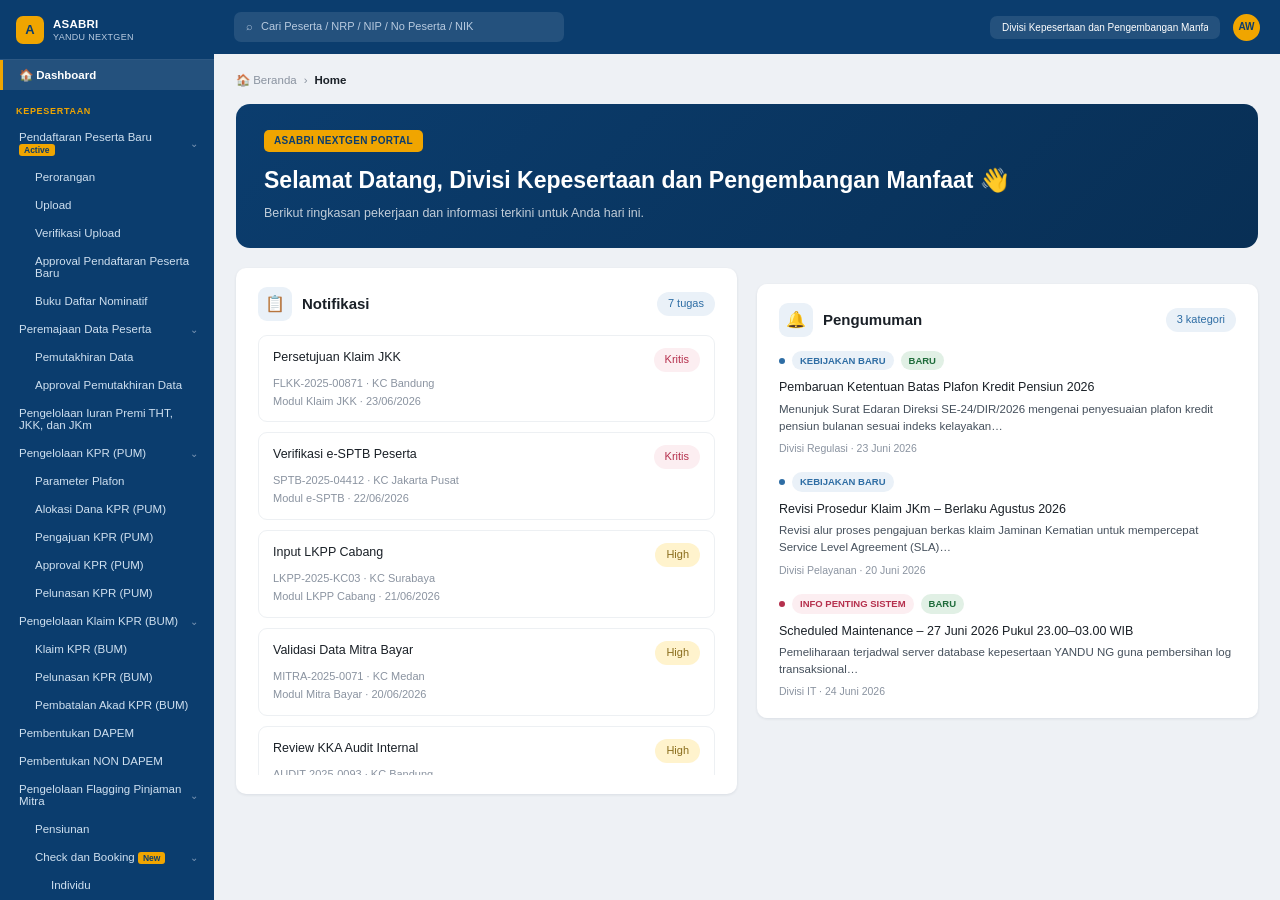
==== index.html @ 158dad5d "Add Iuran Premi, Parameter Plafon, Home, and E-Dosir modules; overhaul PUM KPR wizard - New modules:" ====
<!DOCTYPE html>
<html lang="id">
<head>
<meta charset="UTF-8">
<meta name="viewport" content="width=device-width, initial-scale=1.0">
<title>YANDU NextGen — Modul Kepesertaan (Prototype)</title>
<!-- Tampilan/warna diatur di style.css -->
<link rel="stylesheet" href="style.css">
</head>
<body>

<div class="app">

  <!-- ============ SIDEBAR ============ -->
  <nav class="sidebar" id="sidebar" aria-label="Navigasi utama">
    <div class="brand">
      <div class="brand-mark">A</div>
      <div class="brand-txt">ASABRI<small>YANDU NEXTGEN</small></div>
    </div>

    <button class="nav-item" data-go="home">🏠 Dashboard</button>

    <div class="nav-group hot">KEPESERTAAN</div>

    <button class="nav-item nav-parent" id="nav-pendaftaran" aria-expanded="true">
      <span>Pendaftaran Peserta Baru <span class="tag">Active</span></span><span class="chevron">⌄</span>
    </button>
    <div class="nav-children" id="nav-pendaftaran-children">
      <button class="nav-item nav-child" data-go="pendaftaran-perorangan">Perorangan</button>
      <button class="nav-item nav-child" data-go="pendaftaran-kolektif">Upload</button>
      <button class="nav-item nav-child" data-go="pendaftaran-verifikasi">Verifikasi Upload</button>
      <button class="nav-item nav-child" data-go="pendaftaran-approval">Approval Pendaftaran Peserta Baru</button>
      <button class="nav-item nav-child" data-go="pendaftaran-nominatif">Buku Daftar Nominatif</button>
    </div>

    <button class="nav-item nav-parent" id="nav-peremajaan-data" aria-expanded="true">
      <span>Peremajaan Data Peserta</span><span class="chevron">⌄</span>
    </button>
    <div class="nav-children" id="nav-peremajaan-data-children">
      <button class="nav-item nav-child" data-go="peremajaan-pemutakhiran">Pemutakhiran Data</button>
      <button class="nav-item nav-child" data-go="peremajaan-approval">Approval Pemutakhiran Data</button>
    </div>

    <button class="nav-item" data-go="iuran-premi">Pengelolaan Iuran Premi THT, JKK, dan JKm</button>

    <button class="nav-item nav-parent" id="nav-kpr-pum" aria-expanded="true">
      <span>Pengelolaan KPR (PUM)</span><span class="chevron">⌄</span>
    </button>
    <div class="nav-children" id="nav-kpr-pum-children">
      <button class="nav-item nav-child" data-go="parameter-plafon">Parameter Plafon</button>
      <button class="nav-item nav-child" data-go="alokasi">Alokasi Dana KPR (PUM)</button>
      <button class="nav-item nav-child" data-go="pum">Pengajuan KPR (PUM)</button>
      <button class="nav-item nav-child" data-go="approval-pum">Approval KPR (PUM)</button>
      <button class="nav-item nav-child" data-go="pelunasan">Pelunasan KPR (PUM)</button>
    </div>

    <button class="nav-item nav-parent" id="nav-klaim-bum" aria-expanded="true">
      <span>Pengelolaan Klaim KPR (BUM)</span><span class="chevron">⌄</span>
    </button>
    <div class="nav-children" id="nav-klaim-bum-children">
      <button class="nav-item nav-child" data-go="bum">Klaim KPR (BUM)</button>
      <button class="nav-item nav-child" data-go="bum-pelunasan">Pelunasan KPR (BUM)</button>
      <button class="nav-item nav-child" data-go="bum-pembatalan">Pembatalan Akad KPR (BUM)</button>
    </div>

    <button class="nav-item" data-go="dapem">Pembentukan DAPEM</button>
    <button class="nav-item" data-go="non-dapem">Pembentukan NON DAPEM</button>

    <button class="nav-item nav-parent" id="nav-flagging-mitra" aria-expanded="true">
      <span>Pengelolaan Flagging Pinjaman Mitra</span><span class="chevron">⌄</span>
    </button>
    <div class="nav-children" id="nav-flagging-mitra-children">
      <button class="nav-item nav-child" data-go="flagging-pensiunan">Pensiunan</button>

      <button class="nav-item nav-parent nav-child" id="nav-flagging-cb" aria-expanded="true">
        <span>Check dan Booking <span class="tag">New</span></span><span class="chevron">⌄</span>
      </button>
      <div class="nav-children" id="nav-flagging-cb-children">
        <button class="nav-item nav-child" data-go="flagging-cb-individu">Individu</button>
        <button class="nav-item nav-child" data-go="flagging-cb-kolektif">Kolektif</button>
      </div>

      <button class="nav-item nav-parent nav-child" id="nav-flagging-pinjaman" aria-expanded="true">
        <span>Pinjaman</span><span class="chevron">⌄</span>
      </button>
      <div class="nav-children" id="nav-flagging-pinjaman-children">
        <button class="nav-item nav-child" data-go="flagging-pinjaman-pengajuan">Pengajuan</button>
        <button class="nav-item nav-child" data-go="flagging-pinjaman-persetujuan">Persetujuan</button>
        <button class="nav-item nav-child" data-go="flagging-pinjaman-flagging">Flagging</button>
        <button class="nav-item nav-child" data-go="flagging-pinjaman-takeover">Take Over</button>
        <button class="nav-item nav-child" data-go="flagging-pinjaman-topup">Top Up</button>
        <button class="nav-item nav-child" data-go="flagging-pinjaman-penagihan">Penagihan</button>
      </div>

      <button class="nav-item nav-parent nav-child" id="nav-flagging-laporan" aria-expanded="true">
        <span>Laporan</span><span class="chevron">⌄</span>
      </button>
      <div class="nav-children" id="nav-flagging-laporan-children">
        <button class="nav-item nav-child" data-go="flagging-laporan-tagihan">Laporan Tagihan</button>
        <button class="nav-item nav-child" data-go="flagging-laporan-booking">Laporan Booking</button>
        <button class="nav-item nav-child" data-go="flagging-laporan-periode">Laporan Per Periode</button>
        <button class="nav-item nav-child" data-go="flagging-laporan-takeover">Laporan Take Over</button>
      </div>

      <button class="nav-item nav-child" data-go="flagging-parameter-tarif">Parameter Penetapan Tarif</button>
    </div>

    <button class="nav-item" data-go="sptb">Pengelolaan Surat Pernyataan Tanda Bukti Diri (SPTB)</button>
    <button class="nav-item" data-go="e-dosir">Manajemen Dokumen Peserta (E-Dosir)</button>
    <button class="nav-item" data-go="request-umum">Pengelolaan Request Umum</button>
    <button class="nav-item" data-go="alih-status">Pengelolaan Alih Status Peserta</button>
    <button class="nav-item" data-go="data-peserta">Pengelolaan Data Peserta</button>

  </nav>

  <!-- ============ MAIN ============ -->
  <div class="main">
    <header class="topbar">
      <button class="burger" id="burger" aria-label="Buka menu">☰</button>
      <div class="topsearch"><span>⌕</span><span>Cari Peserta / NRP / NIP / No Peserta / NIK</span></div>
      <div class="topright">
        <select class="role-chip" id="top-role" aria-label="Pilih role">
          <option>Divisi Kepesertaan dan Pengembangan Manfaat</option>
          <option>PIC UNOR/Kesatuan</option>
        </select>
        <div class="avatar" id="top-avatar"></div>
      </div>
    </header>

    <main class="content">

      <!-- ---------- HOME (PORTAL DASHBOARD) ---------- -->
      <section class="screen" id="s-home">
        <div class="crumb"><span>🏠 Beranda</span><span>›</span><b>Home</b></div>

        <div style="background:linear-gradient(135deg,var(--navy),var(--navy-dark));border-radius:14px;padding:26px 28px;color:#fff;margin-bottom:20px">
          <span style="display:inline-block;background:var(--gold);color:var(--navy);font-size:10px;font-weight:700;letter-spacing:.3px;padding:4px 10px;border-radius:5px;margin-bottom:12px">ASABRI NEXTGEN PORTAL</span>
          <h1 style="font-size:23px;font-weight:700;margin:0 0 6px" id="home-greeting">Selamat Datang 👋</h1>
          <div style="font-size:12.5px;color:rgba(255,255,255,.75)">Berikut ringkasan pekerjaan dan informasi terkini untuk Anda hari ini.</div>
        </div>

        <div class="grid2" style="align-items:start">
          <div class="card">
            <div style="display:flex;justify-content:space-between;align-items:center;margin-bottom:14px">
              <div style="display:flex;align-items:center;gap:10px">
                <div style="width:34px;height:34px;border-radius:9px;background:var(--blue-soft);display:flex;align-items:center;justify-content:center;font-size:16px">📋</div>
                <span class="card-title" style="margin:0">Notifikasi</span>
              </div>
              <span class="pill pill-info" id="home-notif-count"></span>
            </div>
            <div style="max-height:440px;overflow-y:auto;display:flex;flex-direction:column;gap:10px" id="home-notif-list"></div>
          </div>

          <div class="card">
            <div style="display:flex;justify-content:space-between;align-items:center;margin-bottom:14px">
              <div style="display:flex;align-items:center;gap:10px">
                <div style="width:34px;height:34px;border-radius:9px;background:var(--blue-soft);display:flex;align-items:center;justify-content:center;font-size:16px">🔔</div>
                <span class="card-title" style="margin:0">Pengumuman</span>
              </div>
              <span class="pill pill-info" id="home-peng-count"></span>
            </div>
            <div style="max-height:440px;overflow-y:auto;display:flex;flex-direction:column;gap:16px" id="home-peng-list"></div>
          </div>
        </div>
      </section>

      <!-- ---------- DASHBOARD ---------- -->
      <section class="screen" id="s-dashboard">
        <div class="crumb"><span>Beranda</span><span>›</span><b>Dashboard</b></div>
        <div class="page-head">
          <div>
            <h1 class="page-title">Dashboard Kepesertaan</h1>
            <div class="page-sub">Ringkasan aktivitas Divisi Kepesertaan dan Pengembangan Manfaat — periode berjalan</div>
          </div>
        </div>

        <div class="metrics m3" id="dash-metrics"></div>

        <div class="card">
          <h2 class="section-title">Pintasan modul</h2>
          <div class="toolbar" style="margin-bottom:0">
            <button class="btn btn-primary" data-go="pendaftaran-kolektif">Registrasi kolektif</button>
            <button class="btn btn-ghost" data-go="alokasi">Alokasi dana PUM</button>
            <button class="btn btn-ghost" data-go="pelunasan">Approval pelunasan</button>
            <button class="btn btn-ghost" data-go="distribusi">Monitoring distribusi BDN</button>
            <button class="btn btn-ghost" data-go="bum">Rekonsiliasi BUM KPR</button>
          </div>
        </div>
      </section>

      <!-- ---------- PENDAFTARAN PESERTA BARU » PERORANGAN ---------- -->
      <section class="screen" id="s-pendaftaran-perorangan">
        <div class="crumb"><span>Beranda</span><span>›</span><span>Kepesertaan</span><span>›</span><span>Pendaftaran Peserta Baru</span><span>›</span><b>Perorangan</b></div>
        <div class="page-head" id="pp-page-head">
          <div>
            <h1 class="page-title">Pendaftaran Peserta Baru — Perorangan dan Kolektif</h1>
            <div class="page-sub">Pengajuan registrasi kepesertaan untuk satu peserta melalui input form.</div>
          </div>
        </div>

        <!-- ===== Riwayat Perorangan (tampilan awal) ===== -->
        <div id="pp-riwayat-view">
          <div class="card">
            <div class="grid3">
              <div class="field" style="margin-bottom:0">
                <label class="fl caps">Nomor Batch</label>
                <input class="inp" id="pp-riwayat-f-batch" placeholder="B-PERO/...">
              </div>
              <div class="field" style="margin-bottom:0">
                <label class="fl caps">Nomor Agenda</label>
                <input class="inp" id="pp-riwayat-f-agenda" placeholder="AG-...">
              </div>
              <div class="field" style="margin-bottom:0">
                <label class="fl caps">Kesatuan Pengaju</label>
                <input class="inp" id="pp-riwayat-f-kesatuan" placeholder="Nama kesatuan pengaju">
              </div>
              <div class="field" style="margin-bottom:0">
                <label class="fl caps">Status Pengajuan</label>
                <select class="inp" id="pp-riwayat-f-status">
                  <option value="all">Semua Status</option>
                  <option>Tertunda</option>
                  <option>Diterima</option>
                  <option>Ditolak</option>
                </select>
              </div>
              <div class="field" style="margin-bottom:0">
                <label class="fl caps">Tanggal Pengajuan</label>
                <input class="inp" type="date" id="pp-riwayat-f-tanggal">
              </div>
            </div>
            <div class="form-actions" style="border-top:0;padding-top:0">
              <button class="btn btn-primary" id="pp-riwayat-cari">⌕ Cari</button>
            </div>
          </div>

          <div class="card">
            <div class="toolbar" style="justify-content:flex-end">
              <button class="btn btn-ghost btn-sm" id="btn-export-pp-riwayat">▤ Export Excel</button>
              <button class="btn btn-primary" id="btn-pp-baru">+ Pendaftaran Peserta Baru</button>
            </div>
            <div class="tbl-wrap">
              <table>
                <thead><tr>
                  <th>No</th><th>Tanggal Pengajuan</th><th>Nomor Batch</th><th>Nomor Agenda</th>
                  <th>Kesatuan Pengaju</th><th>Jumlah Berkas</th><th>Status Pengajuan</th><th>Aksi</th>
                </tr></thead>
                <tbody id="pp-riwayat-body"></tbody>
              </table>
            </div>
            <div style="display:flex;justify-content:space-between;align-items:center;margin-top:10px;flex-wrap:wrap;gap:10px">
              <div class="tbl-note" id="pp-riwayat-count" style="margin:0"></div>
              <div style="display:flex;align-items:center;gap:14px">
                <div style="display:flex;align-items:center;gap:6px;font-size:11px;color:var(--muted)">
                  Baris
                  <select class="inp" id="pp-riwayat-page-size" style="width:64px;height:30px;padding:0 6px;font-size:11px">
                    <option>10</option><option selected>20</option><option>50</option>
                  </select>
                </div>
                <div id="pp-riwayat-pagination" style="display:flex;gap:4px"></div>
              </div>
            </div>
          </div>
        </div>

        <!-- ===== Detail Riwayat Perorangan (summary lengkap, baca saja) ===== -->
        <div id="pp-riwayat-detail-view" style="display:none">
          <div class="head-row">
            <button class="link-back" id="pp-riwayat-detail-kembali">← Kembali</button>
            <div class="head-divider"></div>
            <div>
              <h1 class="page-title" style="font-size:18px;margin:0">Detail Pendaftaran Peserta Baru</h1>
              <div class="hint" id="pp-riwayat-detail-sub" style="margin:2px 0 0"></div>
            </div>
          </div>

          <div class="form-2col">
            <div class="review-card">
              <div class="review-card-head">Data Pengajuan</div>
              <div class="review-card-body" id="pp-riwayat-detail-pengajuan"></div>
            </div>
            <div class="review-card">
              <div class="review-card-head" id="pp-riwayat-detail-peserta-head">Data Peserta</div>
              <div class="review-card-body" id="pp-riwayat-detail-peserta"></div>
            </div>
          </div>

          <div id="pp-riwayat-detail-peserta-extra"></div>

          <div class="review-card" style="margin-top:16px">
            <div class="review-card-head">Berkas Persyaratan</div>
            <div class="review-card-body" id="pp-riwayat-detail-berkas"></div>
          </div>
        </div>

        <!-- ===== Wizard Pendaftaran Baru (Data Pengajuan / Data Peserta / Berkas / Review) ===== -->
        <div id="pp-wizard-view" style="display:none">
        <div class="stepper stepper-pill">
          <button class="step active" data-pp-step="1">1. Data Pengajuan</button>
          <button class="step" data-pp-step="2" disabled>2. Data Peserta</button>
          <button class="step" data-pp-step="3" disabled>3. Berkas Persyaratan</button>
          <button class="step" data-pp-step="4" disabled>4. Review &amp; Simpan</button>
        </div>

        <!-- ===== step 1: Data Pengajuan ===== -->
        <div id="pp-step-1">
          <div class="card">
            <div class="field" style="max-width:360px;margin-bottom:20px">
              <label class="fl caps">Jenis Pendaftaran Baru <span class="req">*</span></label>
              <select class="inp" id="pp-jenis">
                <option value="">Pilih jenis pendaftaran</option>
                <option value="perorangan" selected>Perorangan</option>
                <option value="kolektif">Kolektif</option>
              </select>
            </div>

            <div class="grid2">
              <div class="field">
                <label class="fl caps">Nomor Agenda</label>
                <input class="inp" id="pp-nomor-agenda" placeholder="Diterbitkan otomatis oleh sistem" disabled>
              </div>
              <div class="field">
                <label class="fl caps">Nomor Surat Pengantar</label>
                <input class="inp" id="pp-nomor-surat" placeholder="B/xxx/…/2026">
              </div>
              <div class="field">
                <label class="fl caps">Kesatuan Pengaju</label>
                <select class="inp" id="pp-instansi"></select>
              </div>
              <div class="field">
                <label class="fl caps">Tanggal Surat Pengantar</label>
                <input class="inp" type="date" id="pp-tgl-surat">
              </div>
            </div>
          </div>

          <div class="form-actions split">
            <button class="btn btn-ghost" id="pp-1-batal">Batal</button>
            <button class="btn btn-primary" id="pp-1-lanjut">→ Selanjutnya</button>
          </div>
        </div>

        <!-- ===== step 2: Data Peserta ===== -->
        <div id="pp-step-2" style="display:none">
          <div class="card pp-scope" id="pp2-single">
            <div class="t-strong" id="pp2-single-title" style="display:none;font-size:12px;color:var(--body);margin-bottom:12px">Data Peserta #1</div>
            <div class="form-2col">
              <!-- ===== kolom kiri ===== -->
              <div>
                <div class="field">
                  <label class="fl caps">Nama Lengkap sesuai KTP <span class="req">*</span></label>
                  <input class="inp" id="pp2-nama" placeholder="ADI WIJAYA">
                </div>
                <div class="field">
                  <label class="fl caps">NRP / NIP <span class="req">*</span></label>
                  <input class="inp pp-nrp-field" id="pp2-nrp" placeholder="199204051234">
                  <div class="err-msg pp-nrp-err" id="pp2-nrp-err" style="display:none"></div>
                </div>
                <div class="field">
                  <label class="fl caps">NIK <span class="req">*</span></label>
                  <input class="inp" id="pp2-nik" placeholder="16 digit angka">
                </div>
                <div class="field">
                  <label class="fl caps">NPWP</label>
                  <input class="inp" id="pp2-npwp" placeholder="00.000.000.0-000.000">
                </div>
                <div class="grid2">
                  <div class="field">
                    <label class="fl caps">Jenis Kelamin <span class="req">*</span></label>
                    <select class="inp" id="pp2-jk">
                      <option value="">— Pilih —</option>
                      <option>Laki-laki</option>
                      <option>Perempuan</option>
                    </select>
                  </div>
                  <div class="field">
                    <label class="fl caps">Tanggal Lahir <span class="req">*</span></label>
                    <input class="inp" type="date" id="pp2-tgl-lahir">
                  </div>
                </div>
                <div class="field">
                  <label class="fl caps">Tempat Lahir</label>
                  <input class="inp" id="pp2-tmp-lahir" placeholder="Kota kelahiran">
                </div>
                <div class="field">
                  <label class="fl caps">Status Personil <span class="req">*</span></label>
                  <select class="inp" id="pp2-status">
                    <option value="">— Pilih —</option>
                    <option>Prajurit</option>
                    <option>PNS</option>
                    <option>Purnawirawan</option>
                    <option>Pensiunan</option>
                  </select>
                </div>
                <div class="field">
                  <label class="fl caps">Angkatan <span class="req">*</span></label>
                  <select class="inp" id="pp2-angkatan">
                    <option value="">— Pilih —</option>
                    <option>TNI AD</option>
                    <option>TNI AL</option>
                    <option>TNI AU</option>
                    <option>Polri</option>
                    <option>PNS Kemhan</option>
                  </select>
                </div>
                <div class="field">
                  <label class="fl caps">Unit Organisasi (UNOR) <span class="req">*</span></label>
                  <select class="inp" id="pp2-unor">
                    <option value="">— Pilih —</option>
                    <option>Mabes TNI</option>
                    <option>Mabes TNI AD</option>
                    <option>Mabes TNI AL</option>
                    <option>Mabes TNI AU</option>
                    <option>Mabes Polri</option>
                    <option>Kementerian Pertahanan</option>
                  </select>
                </div>
                <div class="field">
                  <label class="fl caps">Unit Kerja (UKER) <span class="req">*</span></label>
                  <select class="inp" id="pp2-uker">
                    <option value="">— Pilih —</option>
                  </select>
                </div>
                <div class="field">
                  <label class="fl caps">Pangkat Awal <span class="req">*</span></label>
                  <select class="inp" id="pp2-pangkat"></select>
                </div>
                <div class="field">
                  <label class="fl caps">TMT Pengangkatan <span class="req">*</span></label>
                  <input class="inp" type="date" id="pp2-tmt">
                </div>
                <div class="field">
                  <label class="fl caps">Nomor SKEP Pengangkatan <span class="req">*</span></label>
                  <input class="inp" id="pp2-nomor-skep" placeholder="SKEP/xxx/…/2026">
                </div>
                <div class="field">
                  <label class="fl caps">Tanggal SKEP Pengangkatan <span class="req">*</span></label>
                  <input class="inp" type="date" id="pp2-tgl-skep">
                </div>
              </div>

              <!-- ===== kolom kanan ===== -->
              <div>
                <div class="field">
                  <label class="fl caps">Alamat</label>
                  <textarea class="inp" id="pp2-alamat" style="height:80px;padding:8px 10px" placeholder="Nama jalan, nomor rumah"></textarea>
                </div>
                <div class="grid2">
                  <div class="field">
                    <label class="fl caps">RT</label>
                    <input class="inp" id="pp2-rt" placeholder="02">
                  </div>
                  <div class="field">
                    <label class="fl caps">RW</label>
                    <input class="inp" id="pp2-rw" placeholder="05">
                  </div>
                </div>
                <div class="field" style="position:relative">
                  <label class="fl caps">Desa/Kelurahan</label>
                  <input class="inp pp-kelurahan-field" id="pp2-kelurahan" placeholder="Cari nama kelurahan..." autocomplete="off">
                  <div class="autocomplete-list pp-kelurahan-list" id="pp2-kelurahan-list"></div>
                  <div class="hint">Hasil menampilkan kelurahan, kecamatan, kota/kabupaten, dan provinsi — pilih satu, sisanya terisi otomatis.</div>
                </div>
                <div class="grid2">
                  <div class="field">
                    <label class="fl caps">Kode Pos</label>
                    <input class="inp" id="pp2-kodepos" placeholder="10410">
                  </div>
                  <div class="field">
                    <label class="fl caps">Nomor Telepon</label>
                    <input class="inp" id="pp2-telp" placeholder="081234567890">
                  </div>
                </div>
                <div class="field">
                  <label class="fl caps">Email</label>
                  <input class="inp" type="email" id="pp2-email" placeholder="nama@email.com">
                </div>
                <div class="field">
                  <label class="fl caps">Kantor Cabang <span class="req">*</span></label>
                  <select class="inp pp-kancab-select" id="pp2-kancab">
                    <option value="">— Pilih —</option>
                  </select>
                  <div class="hint pp-kancab-saran" id="pp2-kancab-saran" style="display:none"></div>
                </div>
              </div>
            </div>
          </div>

          <!-- ===== Data Peserta (Kolektif) — dinamis, muncul jika Jenis Pendaftaran Baru = Kolektif ===== -->
          <div class="card" id="pp2-kolektif" style="display:none">
            <div style="display:flex;justify-content:space-between;align-items:flex-start;gap:12px;flex-wrap:wrap">
              <div>
                <h2 class="card-title" style="margin-bottom:4px">Data Peserta Tambahan (Kolektif)</h2>
                <div class="hint" style="margin:0">Tambahkan data peserta lainnya yang didaftarkan secara kolektif bersama peserta #1 di atas.</div>
              </div>
              <button class="btn btn-ghost btn-sm" id="pp2k-tambah">+ Tambah Data Peserta Baru</button>
            </div>
            <hr class="hr-card">
            <div id="pp2k-list"></div>
            <div class="empty" id="pp2k-empty" style="padding:20px 0">
              <p>Belum ada data peserta tambahan. Klik "+ Tambah Data Peserta Baru" jika ada peserta lain.</p>
            </div>
          </div>

          <div class="form-actions split">
            <button class="btn btn-ghost" id="pp-2-kembali">← Kembali</button>
            <button class="btn btn-primary" id="pp-2-lanjut">Selanjutnya →</button>
          </div>
        </div>

        <!-- ===== step 3: Berkas Persyaratan ===== -->
        <div id="pp-step-3" style="display:none">
          <div class="alert alert-info"><span>ⓘ</span><span>Format yang diterima: PDF, JPG, atau PNG dengan ukuran maksimal 5 MB per berkas. Berkas diunggah bersamaan saat pengajuan disimpan.</span></div>

          <div class="card">
            <div id="pp3-fixed-list"></div>
            <div id="pp3-dynamic-list"></div>
            <div style="padding-top:14px">
              <button class="btn btn-ghost btn-sm" id="pp3-tambah">+ Tambah Berkas</button>
            </div>
          </div>

          <div class="form-actions split">
            <button class="btn btn-ghost" id="pp-3-reset">↺ Reset</button>
            <div style="display:flex;gap:10px">
              <button class="btn btn-ghost" id="pp-3-kembali">← Kembali</button>
              <button class="btn btn-primary" id="pp-3-lanjut">→ Selanjutnya</button>
            </div>
          </div>
        </div>

        <!-- ===== step 4: Review & Simpan ===== -->
        <div id="pp-step-4" style="display:none">
          <div class="form-2col">
            <div class="review-card">
              <div class="review-card-head">Data Pengajuan</div>
              <div class="review-card-body" id="pp4-review-pengajuan"></div>
            </div>
            <div class="review-card">
              <div class="review-card-head">Data Peserta</div>
              <div class="review-card-body" id="pp4-review-peserta"></div>
            </div>
          </div>

          <div class="review-card" style="margin-top:16px">
            <div class="review-card-head">Berkas Persyaratan</div>
            <div class="review-card-body" id="pp4-review-berkas"></div>
          </div>

          <div class="form-actions split">
            <button class="btn btn-ghost" id="pp-4-kembali">← Kembali</button>
            <button class="btn btn-success" id="pp-4-simpan">✓ Submit Pengajuan</button>
          </div>
        </div>
        </div>
      </section>

      <!-- ---------- PENDAFTARAN PESERTA BARU » KOLEKTIF ---------- -->
      <section class="screen" id="s-pendaftaran-kolektif">
        <div class="crumb"><span>Beranda</span><span>›</span><span>Kepesertaan</span><span>›</span><span>Pendaftaran Peserta Baru</span><span>›</span><b>Upload</b></div>
        <div class="page-head">
          <div>
            <h1 class="page-title">Pendaftaran Peserta Baru - Upload</h1>
            <div class="page-sub">Pendaftaran peserta baru secara batch/kolektif melalui unggah template Excel.</div>
          </div>
        </div>

        <!-- ===== Riwayat Upload (tampilan awal) ===== -->
        <div id="upload-riwayat-view">
          <div class="card">
            <div class="grid3">
              <div class="field" style="margin-bottom:0">
                <label class="fl caps">Nomor Batch</label>
                <input class="inp" id="upload-riwayat-f-batch" placeholder="B-UPLOAD/...">
              </div>
              <div class="field" style="margin-bottom:0">
                <label class="fl caps">Nomor Agenda</label>
                <input class="inp" id="upload-riwayat-f-agenda" placeholder="AG-...">
              </div>
              <div class="field" style="margin-bottom:0">
                <label class="fl caps">Kesatuan Pengaju</label>
                <input class="inp" id="upload-riwayat-f-kesatuan" placeholder="Nama kesatuan pengaju">
              </div>
              <div class="field" style="margin-bottom:0">
                <label class="fl caps">Status Pengajuan</label>
                <select class="inp" id="upload-riwayat-f-status">
                  <option value="all">Semua Status</option>
                  <option>Belum Terverifikasi</option>
                  <option>Tertunda</option>
                  <option>Diterima</option>
                  <option>Ditolak</option>
                </select>
              </div>
              <div class="field" style="margin-bottom:0">
                <label class="fl caps">Tanggal Pengajuan</label>
                <input class="inp" type="date" id="upload-riwayat-f-tanggal">
              </div>
            </div>
            <div class="form-actions" style="border-top:0;padding-top:0">
              <button class="btn btn-primary" id="upload-riwayat-cari">⌕ Cari</button>
            </div>
          </div>

          <div class="card">
            <div class="toolbar" style="justify-content:flex-end">
              <button class="btn btn-ghost btn-sm" id="btn-export-upload-riwayat">▤ Export Excel</button>
              <button class="btn btn-primary" id="btn-upload-baru">+ Unggah File Excel</button>
            </div>
            <div class="tbl-wrap">
              <table>
                <thead><tr>
                  <th>No</th><th>Tanggal Pengajuan</th><th>Kesatuan Pengaju</th><th>Nomor Batch</th>
                  <th>Nomor Agenda</th><th>Jumlah Berkas</th><th>Status Pengajuan</th><th>Aksi</th>
                </tr></thead>
                <tbody id="upload-riwayat-body"></tbody>
              </table>
            </div>
            <div style="display:flex;justify-content:space-between;align-items:center;margin-top:10px;flex-wrap:wrap;gap:10px">
              <div class="tbl-note" id="upload-riwayat-count" style="margin:0"></div>
              <div style="display:flex;align-items:center;gap:14px">
                <div style="display:flex;align-items:center;gap:6px;font-size:11px;color:var(--muted)">
                  Baris
                  <select class="inp" id="upload-riwayat-page-size" style="width:64px;height:30px;padding:0 6px;font-size:11px">
                    <option>10</option><option selected>20</option><option>50</option>
                  </select>
                </div>
                <div id="upload-riwayat-pagination" style="display:flex;gap:4px"></div>
              </div>
            </div>
          </div>
        </div>

        <!-- ===== Detail Riwayat Upload (daftar berkas satu batch) ===== -->
        <div id="upload-riwayat-detail-view" style="display:none">
          <div class="head-row">
            <button class="link-back" id="upload-riwayat-detail-kembali">← Kembali</button>
            <div class="head-divider"></div>
            <div>
              <h1 class="page-title" style="font-size:18px;margin:0">Detail Berkas Batch</h1>
              <div class="hint" id="upload-riwayat-detail-sub" style="margin:2px 0 0"></div>
            </div>
          </div>
          <div class="card">
            <div class="tbl-wrap">
              <table class="wide-table" id="tbl-upload-riwayat-detail">
                <thead><tr id="upload-riwayat-detail-head"></tr></thead>
                <tbody id="upload-riwayat-detail-body"></tbody>
              </table>
            </div>
          </div>
        </div>

        <!-- ===== Wizard Unggah File Excel (Input & Upload / List Kotor / Pratinjau dan Simpan) ===== -->
        <div id="upload-wizard-view" style="display:none">
        <div class="stepper">
          <button class="step active" data-step="1">1. Input &amp; Upload</button>
          <button class="step" data-step="2">2. List Kotor</button>
          <button class="step" data-step="3">3. Pratinjau dan Simpan</button>
        </div>

        <!-- step 1 -->
        <div class="card" id="step-1">
          <h2 class="section-title">1. Input &amp; Upload</h2>
          <div class="alert alert-info"><span>ⓘ</span><span>Unduh template lebih dulu agar susunan kolom sesuai. Sistem memvalidasi tiap baris dan memisahkan data bermasalah ke List Kotor.</span></div>
          <div class="grid2">
            <div class="field">
              <label class="fl caps">Nomor Agenda</label>
              <input class="inp" id="k-nomor-agenda" placeholder="Diterbitkan otomatis oleh sistem" disabled>
            </div>
            <div class="field">
              <label class="fl caps">Nomor Surat Pengantar</label>
              <input class="inp" id="k-surat" placeholder="B/xxx/…/2026">
            </div>
            <div class="field">
              <label class="fl caps">Kesatuan Pengaju</label>
              <select class="inp" id="k-kesatuan"></select>
            </div>
            <div class="field">
              <label class="fl caps">Tanggal Surat Pengantar</label>
              <input class="inp" type="date" id="k-tgl-surat">
            </div>
          </div>

          <div style="margin-top:18px;border:1.5px dashed var(--line);border-radius:9px;padding:26px;text-align:center;background:var(--field)">
            <div style="font-size:26px;color:var(--slate);margin-bottom:8px">⬆</div>
            <div style="font-weight:600;margin-bottom:4px" id="up-title">Unggah file batch peserta</div>
            <div class="hint" style="margin:0 0 13px" id="up-sub">Format .xls / .csv sesuai template — maksimal 5.000 baris per batch</div>
            <button class="btn btn-ghost btn-sm" id="btn-template">⤓ Unduh template</button>
            <button class="btn btn-primary btn-sm" id="btn-upload">Unggah File</button>
          </div>

          <div class="form-actions split">
            <button class="btn btn-ghost" id="k-batal">Batal</button>
            <button class="btn btn-primary" id="to-step2" disabled>Lanjutkan</button>
          </div>
        </div>

        <!-- step 2 -->
        <div id="step-2" style="display:none">

          <!-- ===== 2a. Rekap List Kotor ===== -->
          <div class="card" id="dirty-rekap-view">
            <h2 class="section-title">2. List Kotor</h2>
            <div class="alert alert-bad" id="dirty-alert"><span>⚠</span><span id="dirty-msg"></span></div>

            <div class="toolbar" style="justify-content:flex-end">
              <button class="btn btn-ghost btn-sm" id="btn-export-rekap">▤ Export</button>
            </div>

            <div class="tbl-wrap">
              <table>
                <thead><tr><th>No</th><th>Kesalahan</th><th>Jumlah</th><th>Aksi</th></tr></thead>
                <tbody id="dirty-rekap-body"></tbody>
              </table>
            </div>

            <div class="form-actions split">
              <button class="btn btn-ghost" data-step-go="1">← Kembali</button>
              <button class="btn btn-primary" id="to-step3">Lanjutkan</button>
            </div>
          </div>

          <!-- ===== 2b. Daftar Peserta per Kesalahan ===== -->
          <div class="card" id="dirty-list-view" style="display:none">
            <h2 class="section-title" style="margin:0">Daftar Peserta Bermasalah</h2>
            <div class="hint" id="dirty-list-sub" style="margin:2px 0 16px"></div>

            <div class="toolbar" style="justify-content:flex-end">
              <button class="btn btn-ghost btn-sm" id="btn-export-dirty">▤ Export Excel</button>
            </div>

            <div class="tbl-wrap">
              <table class="wide-table" id="tbl-dirty">
                <thead><tr id="dirty-head"></tr></thead>
                <tbody id="dirty-body"></tbody>
              </table>
            </div>
            <div class="tbl-note" id="dirty-count"></div>

            <div class="form-actions split">
              <button class="btn btn-ghost" id="dirty-list-kembali">← Kembali</button>
            </div>
          </div>

          <!-- ===== 2c. Halaman Revisi Data Peserta ===== -->
          <div class="card" id="dirty-revisi-view" style="display:none">
            <div class="head-row">
              <button class="link-back" id="dirty-revisi-kembali">← Kembali</button>
              <div class="head-divider"></div>
              <div>
                <h2 class="section-title" style="margin:0">Halaman Revisi Data Peserta</h2>
                <div class="hint" id="dirty-revisi-sub" style="margin:2px 0 0"></div>
              </div>
            </div>
            <div id="dirty-revisi-badge"></div>
            <div class="alert alert-info"><span>ⓘ</span><span>Field berwarna merah perlu diperbaiki. Field lain bisa diedit jika diperlukan namun tidak wajib.</span></div>
            <div class="grid3" style="grid-template-columns:1fr 1fr" id="dirty-revisi-fields"></div>
            <div class="form-actions">
              <button class="btn btn-ghost" id="rev-cancel">× Batal</button>
              <button class="btn btn-primary" id="rev-save">▤ Simpan revisi</button>
            </div>
          </div>

        </div>

        <!-- step 3 -->
        <div class="card" id="step-3" style="display:none">
          <h2 class="section-title">3. Pratinjau dan Simpan</h2>
          <div class="alert alert-ok"><span>✓</span><span>Seluruh data lolos validasi dan siap disubmit sebagai satu batch.</span></div>

          <div class="toolbar" style="justify-content:flex-end">
            <button class="btn btn-ghost btn-sm" id="btn-export-clean">▤ Export Excel</button>
          </div>

          <div class="tbl-wrap">
            <table class="wide-table" id="tbl-clean">
              <thead><tr id="clean-head"></tr></thead>
              <tbody id="clean-body"></tbody>
            </table>
          </div>
          <div class="tbl-note" id="clean-count"></div>

          <div class="form-actions split">
            <button class="btn btn-ghost" data-step-go="2">← Kembali</button>
            <button class="btn btn-success" id="btn-submit-batch">✓ Submit</button>
          </div>
        </div>
        </div>
      </section>

      <!-- ---------- PENDAFTARAN PESERTA BARU » VERIFIKASI UPLOAD ---------- -->
      <section class="screen" id="s-pendaftaran-verifikasi">
        <div class="crumb"><span>Beranda</span><span>›</span><span>Kepesertaan</span><span>›</span><span>Pendaftaran Peserta Baru</span><span>›</span><b>Verifikasi Upload</b></div>
        <div class="page-head">
          <div>
            <h1 class="page-title">Verifikasi Upload</h1>
            <div class="page-sub">Verifikasi batch peserta yang diunggah lewat sub modul Upload sebelum masuk antrean Approval.</div>
          </div>
        </div>

        <!-- ===== list (default) ===== -->
        <div id="verif-list-view">
          <div class="card">
            <div class="grid3">
              <div class="field" style="margin-bottom:0">
                <label class="fl caps">Nomor Batch</label>
                <input class="inp" id="verif-f-batch" placeholder="B-UPLOAD/...">
              </div>
              <div class="field" style="margin-bottom:0">
                <label class="fl caps">Nomor Agenda</label>
                <input class="inp" id="verif-f-agenda" placeholder="AG-...">
              </div>
              <div class="field" style="margin-bottom:0">
                <label class="fl caps">Kesatuan Pengaju</label>
                <input class="inp" id="verif-f-kesatuan" placeholder="Nama kesatuan pengaju">
              </div>
              <div class="field" style="margin-bottom:0">
                <label class="fl caps">Status Pengajuan</label>
                <select class="inp" id="verif-f-status">
                  <option value="all">Semua Status</option>
                  <option>Belum Terverifikasi</option>
                  <option>Lolos Verifikasi</option>
                </select>
              </div>
              <div class="field" style="margin-bottom:0">
                <label class="fl caps">Tanggal Pengajuan</label>
                <input class="inp" type="date" id="verif-f-tanggal">
              </div>
            </div>
            <div class="form-actions" style="border-top:0;padding-top:0">
              <button class="btn btn-primary" id="verif-cari">⌕ Cari</button>
            </div>
          </div>

          <div class="card">
            <div class="toolbar" style="justify-content:flex-end">
              <button class="btn btn-ghost btn-sm" id="verif-export">▤ Export</button>
            </div>
            <div class="tbl-wrap">
              <table>
                <thead><tr>
                  <th>No</th><th>Tanggal Pengajuan</th><th>Kesatuan Pengaju</th><th>Nomor Batch</th><th>Nomor Agenda</th>
                  <th>Jumlah Berkas</th><th>Status Pengajuan</th><th>Aksi</th>
                </tr></thead>
                <tbody id="verif-body"></tbody>
              </table>
            </div>
            <div style="display:flex;justify-content:space-between;align-items:center;margin-top:10px;flex-wrap:wrap;gap:10px">
              <div class="tbl-note" id="verif-count" style="margin:0"></div>
              <div style="display:flex;align-items:center;gap:14px">
                <div style="display:flex;align-items:center;gap:6px;font-size:11px;color:var(--muted)">
                  Baris
                  <select class="inp" id="verif-page-size" style="width:64px;height:30px;padding:0 6px;font-size:11px">
                    <option>10</option><option selected>20</option><option>50</option>
                  </select>
                </div>
                <div id="verif-pagination" style="display:flex;gap:4px"></div>
              </div>
            </div>
          </div>
        </div>

        <!-- ===== detail (daftar peserta, read-only + Aksi:Revisi) ===== -->
        <div id="verif-detail-view" style="display:none">
          <div class="head-row">
            <button class="link-back" id="verif-detail-kembali">← Kembali</button>
            <div class="head-divider"></div>
            <div>
              <h1 class="page-title" style="font-size:18px;margin:0">Detail Berkas Upload</h1>
              <div class="hint" id="verif-detail-sub" style="margin:2px 0 0"></div>
            </div>
          </div>
          <div class="card">
            <div class="tbl-wrap">
              <table class="wide-table" id="tbl-verif-detail">
                <thead><tr id="verif-detail-head"></tr></thead>
                <tbody id="verif-detail-body"></tbody>
              </table>
            </div>
          </div>
        </div>

        <!-- ===== revisi (kolom tertentu dapat diedit) ===== -->
        <div id="verif-revisi-view" style="display:none">
          <div class="head-row">
            <button class="link-back" id="verif-revisi-kembali">← Kembali</button>
            <div class="head-divider"></div>
            <div>
              <h1 class="page-title" style="font-size:18px;margin:0">Revisi Data Verifikasi</h1>
              <div class="hint" id="verif-revisi-sub" style="margin:2px 0 0"></div>
            </div>
          </div>
          <div class="card">
            <div class="alert alert-info"><span>ⓘ</span><span>Kolom STS Personil, UNOR, Angkatan, Kode Pangkat, Kode Kesatuan, dan Kode Kancab dapat diedit langsung di tabel.</span></div>
            <div class="tbl-wrap">
              <table class="wide-table" id="tbl-verif-revisi">
                <thead><tr id="verif-revisi-head"></tr></thead>
                <tbody id="verif-revisi-body"></tbody>
              </table>
            </div>
            <div class="form-actions" style="justify-content:flex-end">
              <button class="btn btn-success" id="verif-setujui">✓ Setujui Verifikasi</button>
            </div>
          </div>
        </div>
      </section>

      <!-- ---------- PENDAFTARAN PESERTA BARU » APPROVAL ---------- -->
      <section class="screen" id="s-pendaftaran-approval">
        <div class="crumb"><span>Beranda</span><span>›</span><span>Kepesertaan</span><span>›</span><span>Pendaftaran Peserta Baru</span><span>›</span><b>Approval Pendaftaran Peserta Baru</b></div>
        <div class="page-head" id="appr-page-head">
          <div>
            <h1 class="page-title">Approval Pendaftaran Peserta Baru</h1>
            <div class="page-sub">Persetujuan pendaftaran peserta baru, perorangan maupun batch/kolektif.</div>
          </div>
        </div>

        <!-- ===== list (default) ===== -->
        <div id="appr-list-view">
          <div class="card">
            <div class="grid3">
              <div class="field" style="margin-bottom:0">
                <label class="fl caps">Nomor Batch</label>
                <input class="inp" id="appr-f-batch" placeholder="B-UPLOAD/...">
              </div>
              <div class="field" style="margin-bottom:0">
                <label class="fl caps">Nomor Agenda</label>
                <input class="inp" id="appr-f-agenda" placeholder="AG-...">
              </div>
              <div class="field" style="margin-bottom:0">
                <label class="fl caps">Status Pengajuan</label>
                <select class="inp" id="appr-f-status">
                  <option value="Tertunda">Tertunda</option>
                  <option value="Diterima">Diterima</option>
                  <option value="Ditolak">Ditolak</option>
                  <option value="all">Semua Status</option>
                </select>
              </div>
              <div class="field" style="margin-bottom:0">
                <label class="fl caps">Kesatuan Pengaju</label>
                <input class="inp" id="appr-f-kesatuan" placeholder="Nama kesatuan pengaju">
              </div>
              <div class="field" style="margin-bottom:0">
                <label class="fl caps">Tanggal Pengajuan</label>
                <input class="inp" type="date" id="appr-f-tanggal">
              </div>
              <div class="field" style="margin-bottom:0">
                <label class="fl caps">Nomor Surat Pengantar</label>
                <input class="inp" id="appr-f-surat" placeholder="B/xxx/…/2026">
              </div>
              <div class="field" style="margin-bottom:0">
                <label class="fl caps">Tanggal Surat Pengantar</label>
                <input class="inp" type="date" id="appr-f-tgl-surat">
              </div>
            </div>
            <div class="form-actions" style="border-top:0;padding-top:0;justify-content:flex-end">
              <button class="btn btn-primary" id="appr-cari">⌕ Cari</button>
            </div>
          </div>

          <div class="card">
            <div class="toolbar" style="justify-content:flex-end">
              <button class="btn btn-ghost btn-sm" id="appr-export">▤ Export</button>
            </div>
            <div class="tbl-wrap">
              <table>
                <thead><tr>
                  <th>No</th><th>Tanggal Pengajuan</th><th>Nomor Batch</th><th>Nomor Agenda</th>
                  <th>Nomor Surat Pengantar</th><th>Tanggal Surat Pengantar</th>
                  <th>Kesatuan Pengaju</th><th>Jumlah Berkas</th><th>Status Pengajuan</th><th>Aksi</th>
                </tr></thead>
                <tbody id="appr-body"></tbody>
              </table>
            </div>
            <div style="display:flex;justify-content:space-between;align-items:center;margin-top:10px;flex-wrap:wrap;gap:10px">
              <div class="tbl-note" id="appr-count" style="margin:0"></div>
              <div style="display:flex;align-items:center;gap:14px">
                <div style="display:flex;align-items:center;gap:6px;font-size:11px;color:var(--muted)">
                  Baris
                  <select class="inp" id="appr-page-size" style="width:64px;height:30px;padding:0 6px;font-size:11px">
                    <option>10</option><option selected>20</option><option>50</option>
                  </select>
                </div>
                <div id="appr-pagination" style="display:flex;gap:4px"></div>
              </div>
            </div>
          </div>
        </div>

        <!-- ===== A. Detail Approval — Perorangan ===== -->
        <div id="appr-detail-a-view" style="display:none">
          <div class="head-row">
            <button class="link-back" id="appr-a-kembali">← Kembali</button>
            <div class="head-divider"></div>
            <div>
              <h1 class="page-title" style="font-size:18px;margin:0">Detail Approval — Perorangan</h1>
              <div class="hint" id="appr-a-sub" style="margin:2px 0 0"></div>
            </div>
          </div>

          <div class="form-2col">
            <div class="review-card">
              <div class="review-card-head" style="display:flex;justify-content:space-between;align-items:center;gap:10px">
                <span>Data Pengajuan</span>
                <span id="appr-a-pengajuan-head"></span>
              </div>
              <div class="review-card-body" id="appr-a-pengajuan"></div>
            </div>
            <div class="review-card">
              <div class="review-card-head" style="display:flex;justify-content:space-between;align-items:center;gap:10px">
                <span>Data Peserta</span>
                <span id="appr-a-peserta-head"></span>
              </div>
              <div class="review-card-body" id="appr-a-peserta"></div>
            </div>
          </div>

          <div class="review-card" style="margin-top:16px">
            <div class="review-card-head" style="display:flex;justify-content:space-between;align-items:center;gap:10px">
              <span>Berkas Persyaratan</span>
              <span id="appr-a-berkas-head"></span>
            </div>
            <div class="review-card-body" id="appr-a-berkas"></div>
          </div>

          <div id="appr-a-actions" class="form-actions" style="justify-content:flex-end"></div>
        </div>

        <!-- ===== B. Detail Approval — Kolektif: daftar peserta dalam batch ===== -->
        <div id="appr-detail-b-view" style="display:none">
          <div class="head-row">
            <button class="link-back" id="appr-b-kembali">← Kembali</button>
            <div class="head-divider"></div>
            <div>
              <h1 class="page-title" style="font-size:18px;margin:0">Detail Approval — Kolektif</h1>
              <div class="hint" id="appr-b-sub" style="margin:2px 0 0"></div>
            </div>
          </div>

          <div class="card">
            <div class="grid2">
              <div class="field" style="margin-bottom:0">
                <label class="fl caps">Nomor Batch</label>
                <input class="inp" id="appr-b-f-batch" placeholder="B-UPLOAD/...">
              </div>
              <div class="field" style="margin-bottom:0">
                <label class="fl caps">Nomor Agenda</label>
                <input class="inp" id="appr-b-f-agenda" placeholder="AG-...">
              </div>
              <div class="field" style="margin-bottom:0">
                <label class="fl caps">Kesatuan Pengaju</label>
                <input class="inp" id="appr-b-f-kesatuan" placeholder="Nama kesatuan pengaju">
              </div>
              <div class="field" style="margin-bottom:0">
                <label class="fl caps">Tanggal Pengajuan</label>
                <input class="inp" type="date" id="appr-b-f-tanggal">
              </div>
            </div>
            <div class="form-actions" style="border-top:0;padding-top:0;justify-content:flex-end">
              <button class="btn btn-primary" id="appr-b-cari">⌕ Cari</button>
            </div>
          </div>

          <div class="card">
            <div class="toolbar" style="justify-content:flex-end">
              <button class="btn btn-ghost btn-sm" id="appr-b-export">▤ Export</button>
            </div>
            <div class="tbl-wrap">
              <table>
                <thead><tr>
                  <th>No</th><th>Tanggal Pengajuan</th><th>Nomor Batch</th><th>Nomor Agenda</th>
                  <th>Kesatuan Pengaju</th><th>Jumlah Berkas</th><th>Nama Peserta</th><th>Aksi</th>
                </tr></thead>
                <tbody id="appr-b-body"></tbody>
              </table>
            </div>
          </div>

          <div id="appr-b-actions" class="form-actions" style="justify-content:flex-end"></div>
        </div>

        <!-- ===== C. Detail Approval — Kolektif: summary satu peserta ===== -->
        <div id="appr-detail-c-view" style="display:none">
          <div class="head-row">
            <button class="link-back" id="appr-c-kembali">← Kembali</button>
            <div class="head-divider"></div>
            <div>
              <h1 class="page-title" style="font-size:18px;margin:0">Detail Peserta — Kolektif</h1>
              <div class="hint" id="appr-c-sub" style="margin:2px 0 0"></div>
            </div>
          </div>

          <div class="form-2col">
            <div class="review-card">
              <div class="review-card-head" style="display:flex;justify-content:space-between;align-items:center;gap:10px">
                <span>Data Pengajuan</span>
                <span id="appr-c-pengajuan-head"></span>
              </div>
              <div class="review-card-body" id="appr-c-pengajuan"></div>
            </div>
            <div class="review-card">
              <div class="review-card-head" style="display:flex;justify-content:space-between;align-items:center;gap:10px">
                <span>Data Peserta</span>
                <span id="appr-c-peserta-head"></span>
              </div>
              <div class="review-card-body" id="appr-c-peserta"></div>
            </div>
          </div>

          <div class="review-card" style="margin-top:16px">
            <div class="review-card-head" style="display:flex;justify-content:space-between;align-items:center;gap:10px">
              <span>Berkas Persyaratan</span>
              <span id="appr-c-berkas-head"></span>
            </div>
            <div class="review-card-body" id="appr-c-berkas"></div>
          </div>

          <div id="appr-c-actions" class="form-actions" style="justify-content:flex-end"></div>
        </div>
      </section>

      <!-- ---------- PENDAFTARAN PESERTA BARU » BUKU DAFTAR NOMINATIF ---------- -->
      <section class="screen" id="s-pendaftaran-nominatif">
        <div class="crumb"><span>Beranda</span><span>›</span><span>Kepesertaan</span><span>›</span><span>Pendaftaran Peserta Baru</span><span>›</span><b>Buku Daftar Nominatif</b></div>
        <div class="page-head" id="nominatif-page-head">
          <div>
            <h1 class="page-title">Buku Daftar Nominatif — Kolektif</h1>
            <div class="page-sub">Halaman ini hanya menampilkan batch berstatus bersih — yang telah tervalidasi (approved).</div>
          </div>
        </div>

        <!-- ===== list (default) ===== -->
        <div id="nominatif-list-view">
          <div class="card">
            <div class="grid3">
              <div class="field" style="margin-bottom:0">
                <label class="fl caps">Nomor Batch</label>
                <input class="inp" id="nominatif-f-batch" placeholder="B-UPLOAD/...">
              </div>
              <div class="field" style="margin-bottom:0">
                <label class="fl caps">Nomor Agenda</label>
                <input class="inp" id="nominatif-f-agenda" placeholder="AG-...">
              </div>
              <div class="field" style="margin-bottom:0">
                <label class="fl caps">Kesatuan Pengaju</label>
                <input class="inp" id="nominatif-f-kesatuan" placeholder="Nama kesatuan pengaju">
              </div>
              <div class="field" style="margin-bottom:0">
                <label class="fl caps">Tanggal Pengajuan</label>
                <input class="inp" type="date" id="nominatif-f-tanggal">
              </div>
              <div class="field" style="margin-bottom:0">
                <label class="fl caps">Nomor Surat Pengantar</label>
                <input class="inp" id="nominatif-f-surat" placeholder="B/xxx/…/2026">
              </div>
              <div class="field" style="margin-bottom:0">
                <label class="fl caps">Tanggal Surat Pengantar</label>
                <input class="inp" type="date" id="nominatif-f-tgl-surat">
              </div>
            </div>
            <div class="form-actions" style="border-top:0;padding-top:0">
              <button class="btn btn-primary" id="nominatif-cari">⌕ Cari</button>
            </div>
          </div>

          <div class="card">
            <div class="toolbar" style="justify-content:flex-end">
              <button class="btn btn-ghost btn-sm" id="nominatif-export">▤ Export Excel</button>
            </div>
            <div class="tbl-wrap">
              <table>
                <thead><tr>
                  <th>No</th><th>Nomor Batch</th><th>Nomor Agenda</th><th>Nomor Surat Pengantar</th>
                  <th>Tanggal Surat Pengantar</th><th>Kesatuan Pengaju</th><th>Jumlah Berkas</th>
                  <th>Tanggal Approval</th><th>Tanggal Pengajuan</th><th>Aksi</th>
                </tr></thead>
                <tbody id="nominatif-body"></tbody>
              </table>
            </div>
            <div style="display:flex;justify-content:space-between;align-items:center;margin-top:10px;flex-wrap:wrap;gap:10px">
              <div class="tbl-note" id="nominatif-count" style="margin:0"></div>
              <div style="display:flex;align-items:center;gap:14px">
                <div style="display:flex;align-items:center;gap:6px;font-size:11px;color:var(--muted)">
                  Baris
                  <select class="inp" id="nominatif-page-size" style="width:64px;height:30px;padding:0 6px;font-size:11px">
                    <option>10</option><option selected>20</option><option>50</option>
                  </select>
                </div>
                <div id="nominatif-pagination" style="display:flex;gap:4px"></div>
              </div>
            </div>
          </div>
        </div>

        <!-- ===== Detail Peserta (baca saja) ===== -->
        <div id="nominatif-detail-view" style="display:none">
          <div class="head-row">
            <button class="link-back" id="nominatif-detail-kembali">← Kembali</button>
            <div class="head-divider"></div>
            <div>
              <h1 class="page-title" style="font-size:18px;margin:0">Daftar Nominatif Peserta</h1>
              <div class="hint" id="nominatif-detail-sub" style="margin:2px 0 0"></div>
            </div>
          </div>
          <div class="card">
            <div class="tbl-wrap">
              <table class="wide-table" id="tbl-nominatif-detail">
                <thead><tr id="nominatif-detail-head"></tr></thead>
                <tbody id="nominatif-detail-body"></tbody>
              </table>
            </div>
          </div>
        </div>
      </section>

      <!-- ---------- PENGELOLAAN IURAN PREMI THT, JKK, DAN JKM ---------- -->
      <section class="screen" id="s-iuran-premi">
        <div class="crumb"><span>Beranda</span><span>›</span><span>Kepesertaan</span><span>›</span><b>Pengelolaan Iuran Premi THT, JKK, dan JKm</b></div>
        <div class="page-head">
          <div>
            <h1 class="page-title">Perhitungan Iuran Premi</h1>
            <div class="page-sub">Daftar peserta aktif. Pilih Hitung Premi untuk melihat simulasi total premi dan nilai manfaat tabungan asuransi peserta.</div>
          </div>
        </div>

        <div class="card">
          <div class="field" style="position:relative;margin-bottom:0">
            <label class="fl caps">Nama / NRP-NIP / NIK / No. KPA</label>
            <span style="position:absolute;left:14px;top:38px;color:var(--muted)">⌕</span>
            <input class="inp" id="premi-cari" style="padding-left:36px" placeholder="Cari nama, NRP/NIP, NIK, atau No. KPA...">
          </div>
          <div class="form-actions" style="justify-content:flex-end;border-top:0;padding-top:14px">
            <button class="btn btn-primary" id="premi-cari-btn">⌕ Cari</button>
          </div>
        </div>

        <div class="card">
          <div class="tbl-wrap">
            <table>
              <thead><tr>
                <th>No</th><th>No. KTPA</th><th>NRP / NIP</th><th>Nama Peserta</th>
                <th>Pangkat</th><th>Kesatuan</th><th>Aksi</th>
              </tr></thead>
              <tbody id="premi-body"></tbody>
            </table>
          </div>
          <div style="display:flex;justify-content:space-between;align-items:center;margin-top:10px;flex-wrap:wrap;gap:10px">
            <div class="tbl-note" id="premi-count" style="margin:0"></div>
            <div style="display:flex;align-items:center;gap:14px">
              <div style="display:flex;align-items:center;gap:6px;font-size:11px;color:var(--muted)">
                Baris
                <select class="inp" id="premi-page-size" style="width:64px;height:30px;padding:0 6px;font-size:11px">
                  <option>10</option><option selected>20</option><option>50</option>
                </select>
              </div>
              <div id="premi-pagination" style="display:flex;gap:4px"></div>
            </div>
          </div>
        </div>
      </section>

      <!-- ---------- PENGELOLAAN KLAIM KPR (BUM) » PELUNASAN ---------- -->
      <section class="screen" id="s-bum-pelunasan">
        <div class="crumb"><span>Beranda</span><span>›</span><span>Kepesertaan</span><span>›</span><span>Pengelolaan Klaim KPR (BUM)</span><span>›</span><b>Pelunasan KPR (BUM)</b></div>
        <div class="page-head">
          <div>
            <h1 class="page-title">Pelunasan KPR (BUM)</h1>
            <div class="page-sub">Persetujuan pelunasan KPR program BUM.</div>
          </div>
        </div>
        <div class="card">
          <div class="alert alert-info"><span>ⓘ</span><span>Halaman ini masih dalam pengembangan. Isinya akan menyusul sesuai referensi FSD.</span></div>
        </div>
      </section>

      <!-- ---------- PENGELOLAAN KLAIM KPR (BUM) » PEMBATALAN AKAD ---------- -->
      <section class="screen" id="s-bum-pembatalan">
        <div class="crumb"><span>Beranda</span><span>›</span><span>Kepesertaan</span><span>›</span><span>Pengelolaan Klaim KPR (BUM)</span><span>›</span><b>Pembatalan Akad KPR (BUM)</b></div>
        <div class="page-head">
          <div>
            <h1 class="page-title">Pembatalan Akad KPR (BUM)</h1>
            <div class="page-sub">Pembatalan akad KPR program BUM yang batal/gagal proses.</div>
          </div>
        </div>
        <div class="card">
          <div class="alert alert-info"><span>ⓘ</span><span>Halaman ini masih dalam pengembangan. Isinya akan menyusul sesuai referensi FSD.</span></div>
        </div>
      </section>

      <!-- ---------- PEMBENTUKAN DAPEM ---------- -->
      <section class="screen" id="s-dapem">
        <div class="crumb"><span>Beranda</span><span>›</span><span>Kepesertaan</span><span>›</span><b>Pembentukan DAPEM</b></div>
        <div class="page-head">
          <div>
            <h1 class="page-title">Pembentukan DAPEM</h1>
            <div class="page-sub">Pembentukan Daftar Pembayaran (DAPEM).</div>
          </div>
        </div>
        <div class="card">
          <div class="alert alert-info"><span>ⓘ</span><span>Halaman ini masih dalam pengembangan. Isinya akan menyusul sesuai referensi FSD.</span></div>
        </div>
      </section>

      <!-- ---------- PEMBENTUKAN NON DAPEM ---------- -->
      <section class="screen" id="s-non-dapem">
        <div class="crumb"><span>Beranda</span><span>›</span><span>Kepesertaan</span><span>›</span><b>Pembentukan NON DAPEM</b></div>
        <div class="page-head">
          <div>
            <h1 class="page-title">Pembentukan NON DAPEM</h1>
            <div class="page-sub">Pembentukan Daftar Pembayaran di luar mekanisme DAPEM.</div>
          </div>
        </div>
        <div class="card">
          <div class="alert alert-info"><span>ⓘ</span><span>Halaman ini masih dalam pengembangan. Isinya akan menyusul sesuai referensi FSD.</span></div>
        </div>
      </section>

      <!-- ---------- PENGELOLAAN FLAGGING PINJAMAN MITRA » PENSIUNAN ---------- -->
      <section class="screen" id="s-flagging-pensiunan">
        <div class="crumb"><span>Beranda</span><span>›</span><span>Kepesertaan</span><span>›</span><span>Pengelolaan Flagging Pinjaman Mitra</span><span>›</span><b>Pensiunan</b></div>
        <div class="page-head">
          <div>
            <h1 class="page-title">Pensiunan</h1>
            <div class="page-sub">Data peserta pensiunan terkait flagging pinjaman mitra.</div>
          </div>
        </div>
        <div class="card">
          <div class="alert alert-info"><span>ⓘ</span><span>Halaman ini masih dalam pengembangan. Isinya akan menyusul sesuai referensi FSD.</span></div>
        </div>
      </section>

      <!-- ---------- PENGELOLAAN FLAGGING PINJAMAN MITRA » PINJAMAN » PERSETUJUAN ---------- -->
      <section class="screen" id="s-flagging-pinjaman-persetujuan">
        <div class="crumb"><span>Beranda</span><span>›</span><span>Kepesertaan</span><span>›</span><span>Pengelolaan Flagging Pinjaman Mitra</span><span>›</span><span>Pinjaman</span><span>›</span><b>Persetujuan</b></div>
        <div class="page-head">
          <div>
            <h1 class="page-title">Pinjaman — Persetujuan</h1>
            <div class="page-sub">Persetujuan pengajuan pinjaman peserta.</div>
          </div>
        </div>
        <div class="card">
          <div class="alert alert-info"><span>ⓘ</span><span>Halaman ini masih dalam pengembangan. Isinya akan menyusul sesuai referensi FSD.</span></div>
        </div>
      </section>

      <!-- ---------- PENGELOLAAN FLAGGING PINJAMAN MITRA » LAPORAN ---------- -->
      <section class="screen" id="s-flagging-laporan-tagihan">
        <div class="crumb"><span>Beranda</span><span>›</span><span>Kepesertaan</span><span>›</span><span>Pengelolaan Flagging Pinjaman Mitra</span><span>›</span><span>Laporan</span><span>›</span><b>Laporan Tagihan</b></div>
        <div class="page-head">
          <div>
            <h1 class="page-title">Laporan Tagihan</h1>
            <div class="page-sub">Rekap tagihan pinjaman mitra.</div>
          </div>
        </div>
        <div class="card">
          <div class="alert alert-info"><span>ⓘ</span><span>Halaman ini masih dalam pengembangan. Isinya akan menyusul sesuai referensi FSD.</span></div>
        </div>
      </section>

      <section class="screen" id="s-flagging-laporan-booking">
        <div class="crumb"><span>Beranda</span><span>›</span><span>Kepesertaan</span><span>›</span><span>Pengelolaan Flagging Pinjaman Mitra</span><span>›</span><span>Laporan</span><span>›</span><b>Laporan Booking</b></div>
        <div class="page-head">
          <div>
            <h1 class="page-title">Laporan Booking</h1>
            <div class="page-sub">Rekap booking pinjaman mitra.</div>
          </div>
        </div>
        <div class="card">
          <div class="alert alert-info"><span>ⓘ</span><span>Halaman ini masih dalam pengembangan. Isinya akan menyusul sesuai referensi FSD.</span></div>
        </div>
      </section>

      <section class="screen" id="s-flagging-laporan-periode">
        <div class="crumb"><span>Beranda</span><span>›</span><span>Kepesertaan</span><span>›</span><span>Pengelolaan Flagging Pinjaman Mitra</span><span>›</span><span>Laporan</span><span>›</span><b>Laporan Per Periode</b></div>
        <div class="page-head">
          <div>
            <h1 class="page-title">Laporan Per Periode</h1>
            <div class="page-sub">Rekap pinjaman mitra per periode.</div>
          </div>
        </div>
        <div class="card">
          <div class="alert alert-info"><span>ⓘ</span><span>Halaman ini masih dalam pengembangan. Isinya akan menyusul sesuai referensi FSD.</span></div>
        </div>
      </section>

      <section class="screen" id="s-flagging-laporan-takeover">
        <div class="crumb"><span>Beranda</span><span>›</span><span>Kepesertaan</span><span>›</span><span>Pengelolaan Flagging Pinjaman Mitra</span><span>›</span><span>Laporan</span><span>›</span><b>Laporan Take Over</b></div>
        <div class="page-head">
          <div>
            <h1 class="page-title">Laporan Take Over</h1>
            <div class="page-sub">Rekap take over pinjaman mitra.</div>
          </div>
        </div>
        <div class="card">
          <div class="alert alert-info"><span>ⓘ</span><span>Halaman ini masih dalam pengembangan. Isinya akan menyusul sesuai referensi FSD.</span></div>
        </div>
      </section>

      <!-- ---------- PENGELOLAAN FLAGGING PINJAMAN MITRA » PARAMETER PENETAPAN TARIF ---------- -->
      <section class="screen" id="s-flagging-parameter-tarif">
        <div class="crumb"><span>Beranda</span><span>›</span><span>Kepesertaan</span><span>›</span><span>Pengelolaan Flagging Pinjaman Mitra</span><span>›</span><b>Parameter Penetapan Tarif</b></div>
        <div class="page-head">
          <div>
            <h1 class="page-title">Parameter Penetapan Tarif</h1>
            <div class="page-sub">Parameter tarif/bunga pinjaman mitra.</div>
          </div>
        </div>
        <div class="card">
          <div class="alert alert-info"><span>ⓘ</span><span>Halaman ini masih dalam pengembangan. Isinya akan menyusul sesuai referensi FSD.</span></div>
        </div>
      </section>

      <!-- ---------- PENGELOLAAN SPTB / E-DOSIR / REQUEST UMUM / ALIH STATUS / DATA PESERTA ---------- -->
      <section class="screen" id="s-sptb">
        <div class="crumb"><span>Beranda</span><span>›</span><span>Kepesertaan</span><span>›</span><b>Pengelolaan Surat Pernyataan Tanda Bukti Diri (SPTB)</b></div>
        <div class="page-head">
          <div>
            <h1 class="page-title">Pengelolaan Surat Pernyataan Tanda Bukti Diri (SPTB)</h1>
            <div class="page-sub">Pengelolaan SPTB peserta.</div>
          </div>
        </div>
        <div class="card">
          <div class="alert alert-info"><span>ⓘ</span><span>Halaman ini masih dalam pengembangan. Isinya akan menyusul sesuai referensi FSD.</span></div>
        </div>
      </section>

      <section class="screen" id="s-e-dosir">
        <div class="crumb"><span>🏠 Beranda</span><span>›</span><span>Kepesertaan</span><span>›</span><b>Dashboard E-Dosir</b></div>
        <div class="page-head">
          <div>
            <h1 class="page-title">Dashboard E-Dosir</h1>
            <div class="page-sub">Rekapitulasi digitalisasi dokumen peserta per kantor cabang, bersumber langsung dari aplikasi E-Dosir.</div>
          </div>
        </div>

        <div class="card">
          <div style="display:flex;justify-content:space-between;align-items:center;flex-wrap:wrap;gap:14px">
            <div style="display:flex;align-items:center;gap:12px">
              <div style="width:38px;height:38px;border-radius:9px;background:var(--blue-soft);display:flex;align-items:center;justify-content:center;font-size:17px;flex-shrink:0">🗓</div>
              <div>
                <label class="fl caps" style="display:block;margin-bottom:4px">Tahun Rekap</label>
                <select class="inp" id="edosir-tahun" style="width:140px">
                  <option>2026</option>
                  <option>2025</option>
                  <option>2024</option>
                </select>
              </div>
            </div>
            <div style="display:flex;align-items:center;gap:16px">
              <div style="font-size:12.5px;color:var(--muted)" id="edosir-jml-cabang"></div>
              <button class="btn btn-ghost" id="edosir-export">📄 Export Excel</button>
            </div>
          </div>
        </div>

        <div class="metrics" style="grid-template-columns:repeat(3,1fr);margin-top:16px;margin-bottom:11px">
          <div class="metric">
            <div class="metric-lbl">🗄 SALDO AWAL</div>
            <div class="metric-val" id="edosir-m-saldo" style="font-size:24px"></div>
            <div class="metric-sub">Terdigitalisasi sebelum <span id="edosir-m-tahun-1"></span></div>
          </div>
          <div class="metric">
            <div class="metric-lbl">📨 MASUK <span id="edosir-m-tahun-2"></span></div>
            <div class="metric-val" id="edosir-m-masuk" style="font-size:24px"></div>
            <div class="metric-sub">Januari – Desember</div>
          </div>
          <div class="metric" style="background:var(--blue-soft)">
            <div class="metric-lbl">📚 TOTAL DOKUMEN</div>
            <div class="metric-val navy" id="edosir-m-total" style="font-size:24px"></div>
            <div class="metric-sub">Saldo awal + tahun berjalan</div>
          </div>
        </div>
        <div class="metrics" style="grid-template-columns:repeat(3,1fr)">
          <div class="metric">
            <div class="metric-lbl">🏢 DATA REAL</div>
            <div class="metric-val" id="edosir-m-real" style="font-size:24px"></div>
            <div class="metric-sub">Pembanding di cabang</div>
          </div>
          <div class="metric">
            <div class="metric-lbl">🎯 CAPAIAN NASIONAL</div>
            <div class="metric-val ok" id="edosir-m-capaian" style="font-size:24px"></div>
            <div class="progress-track" style="margin-top:9px"><div class="progress-fill" id="edosir-m-capaian-bar" style="background:var(--green)"></div></div>
          </div>
          <div></div>
        </div>

        <div class="grid2" style="align-items:start">
          <div class="card">
            <h2 class="card-title" style="margin-bottom:2px">Dokumen Masuk per Bulan</h2>
            <div class="page-sub" style="margin:0 0 14px">Akumulasi seluruh kantor cabang, tahun <span id="edosir-chart-tahun"></span></div>
            <div id="edosir-chart-bulan"></div>
          </div>
          <div class="card">
            <h2 class="card-title" style="margin-bottom:2px">Komposisi Capaian</h2>
            <div class="page-sub" style="margin:0 0 14px">Sebaran <span id="edosir-jml-cabang-2"></span> kantor cabang</div>
            <div id="edosir-komposisi"></div>
          </div>
        </div>

        <div class="grid2" style="align-items:start">
          <div class="card">
            <h2 class="card-title" style="margin-bottom:2px">10 Cabang dengan Dokumen Terbanyak</h2>
            <div class="page-sub" style="margin:0 0 14px">Total dokumen = saldo awal + tahun berjalan</div>
            <div id="edosir-chart-top10"></div>
          </div>
          <div class="card">
            <h2 class="card-title" style="margin-bottom:2px">↘ 5 Capaian Terendah</h2>
            <div class="page-sub" style="margin:0 0 14px">Cabang yang paling tertinggal dari data real</div>
            <div id="edosir-terendah" style="display:flex;flex-direction:column;gap:16px"></div>
          </div>
        </div>

        <div class="card">
          <div style="display:flex;justify-content:space-between;align-items:flex-start;gap:14px;flex-wrap:wrap">
            <div>
              <h2 class="card-title" style="margin-bottom:2px">Rekapitulasi per Kantor Cabang</h2>
              <div class="page-sub" style="margin:0" id="edosir-tbl-sub"></div>
            </div>
            <div class="search-box" style="max-width:240px"><span>⌕</span><input id="edosir-search" placeholder="Cari kantor cabang..."></div>
          </div>
          <div class="tbl-wrap" style="margin-top:14px;max-height:520px;overflow:auto">
            <table>
              <thead><tr id="edosir-thead"></tr></thead>
              <tbody id="edosir-tbody"></tbody>
              <tfoot><tr id="edosir-tfoot"></tr></tfoot>
            </table>
          </div>
          <div class="hint" style="margin-top:10px">Total = Saldo Awal + dokumen masuk Januari–Desember. Capaian = Total ÷ Real × 100%.</div>
        </div>
      </section>

      <section class="screen" id="s-request-umum">
        <div class="crumb"><span>Beranda</span><span>›</span><span>Kepesertaan</span><span>›</span><b>Pengelolaan Request Umum</b></div>
        <div class="page-head">
          <div>
            <h1 class="page-title">Pengelolaan Request Umum</h1>
            <div class="page-sub">Pengelolaan permintaan umum peserta.</div>
          </div>
        </div>
        <div class="card">
          <div class="alert alert-info"><span>ⓘ</span><span>Halaman ini masih dalam pengembangan. Isinya akan menyusul sesuai referensi FSD.</span></div>
        </div>
      </section>

      <section class="screen" id="s-alih-status">
        <div class="crumb"><span>Beranda</span><span>›</span><span>Kepesertaan</span><span>›</span><b>Pengelolaan Alih Status Peserta</b></div>
        <div class="page-head">
          <div>
            <h1 class="page-title">Pengelolaan Alih Status Peserta</h1>
            <div class="page-sub">Pengelolaan alih status kepesertaan.</div>
          </div>
        </div>
        <div class="card">
          <div class="alert alert-info"><span>ⓘ</span><span>Halaman ini masih dalam pengembangan. Isinya akan menyusul sesuai referensi FSD.</span></div>
        </div>
      </section>

      <section class="screen" id="s-data-peserta">
        <div class="crumb"><span>Beranda</span><span>›</span><span>Kepesertaan</span><span>›</span><b>Pengelolaan Data Peserta</b></div>
        <div class="page-head">
          <div>
            <h1 class="page-title">Pengelolaan Data Peserta</h1>
            <div class="page-sub">Pengelolaan data induk peserta.</div>
          </div>
        </div>
        <div class="card">
          <div class="alert alert-info"><span>ⓘ</span><span>Halaman ini masih dalam pengembangan. Isinya akan menyusul sesuai referensi FSD.</span></div>
        </div>
      </section>

      <!-- ---------- PARAMETER PLAFON ---------- -->
      <section class="screen" id="s-parameter-plafon">
        <div class="crumb"><span>Beranda</span><span>›</span><span>Kepesertaan</span><span>›</span><span>Pengelolaan KPR (PUM)</span><span>›</span><b>Parameter Plafon</b></div>
        <div class="page-head">
          <div>
            <h1 class="page-title">Parameter Plafon</h1>
            <div class="page-sub">Pengaturan nominal plafon PUM KPR per Angkatan.</div>
          </div>
        </div>

        <div class="card">
          <div class="toolbar" style="justify-content:flex-end">
            <button class="btn btn-primary" id="plafon-input">+ Input Plafon</button>
          </div>
          <div class="tbl-wrap">
            <table>
              <thead><tr><th>No</th><th>Angkatan</th><th>Golongan Kepangkatan</th><th>Nominal Plafon</th><th>Aksi</th></tr></thead>
              <tbody id="plafon-body"></tbody>
            </table>
          </div>
        </div>
      </section>

      <!-- ---------- ALOKASI DANA ---------- -->
      <section class="screen" id="s-alokasi">
        <div class="crumb"><span>Beranda</span><span>›</span><span>Kepesertaan</span><span>›</span><span>Pengelolaan KPR (PUM)</span><span>›</span><b>Alokasi Dana KPR (PUM)</b></div>
        <div class="page-head">
          <div>
            <h1 class="page-title">Alokasi dana KPR (PUM)</h1>
            <div class="page-sub">Saldo alokasi tampil otomatis begitu kesatuan dipilih</div>
          </div>
        </div>

        <div class="card" style="max-width:520px">
          <div class="field" style="margin-bottom:9px">
            <label class="fl">Kesatuan</label>
            <select class="inp" id="al-kesatuan"></select>
          </div>

          <div class="saldo" id="al-saldo" style="display:none">
            <div>
              <div class="saldo-lbl"><span class="dot"></span><span class="live">LIVE</span><span id="al-saldo-lbl"></span></div>
              <div class="saldo-val" id="al-saldo-val">Rp 0</div>
            </div>
            <div class="saldo-ico">▤</div>
          </div>

          <div class="field" style="margin-bottom:6px">
            <label class="fl">Nominal alokasi dana</label>
            <div class="money"><span>Rp</span><input id="al-nominal" inputmode="numeric" placeholder="0" aria-label="Nominal alokasi dana"></div>
          </div>
          <div class="hint" id="al-hint">Sisa saldo setelah alokasi akan terupdate otomatis.</div>

          <div class="field" style="margin-top:18px">
            <label class="fl">Periode (tahun)</label>
            <select class="inp" id="al-tahun"></select>
          </div>

          <div class="form-actions">
            <button class="btn btn-ghost" id="al-batal">Batal</button>
            <button class="btn btn-primary" id="al-simpan">Simpan</button>
          </div>
        </div>
      </section>

      <!-- ---------- PENGELOLAAN PUM KPR ---------- -->
      <section class="screen" id="s-pum">
        <div class="crumb"><span>Beranda</span><span>›</span><span>Kepesertaan</span><span>›</span><span>Pengelolaan KPR (PUM)</span><span>›</span><b>Pengajuan KPR (PUM)</b></div>
        <div class="page-head">
          <div>
            <h1 class="page-title">Pengajuan KPR (PUM)</h1>
            <div class="page-sub">Proses pembentukan dan pengelolaan PUM/BUM Kredit Pemilikan Rumah.</div>
          </div>
        </div>

        <div class="card">
          <div class="filter-row">
            <span>Filter by:</span>
            <input class="filter-txt" id="pum-f-kpa"  placeholder="KPA" aria-label="Filter KPA">
            <input class="filter-txt" id="pum-f-npwp" placeholder="NPWP" aria-label="Filter NPWP">
            <input class="filter-txt" id="pum-f-nama" placeholder="Nama" aria-label="Filter Nama">
            <input class="filter-txt" id="pum-f-nrp"  placeholder="NRP/NIP" aria-label="Filter NRP/NIP">
          </div>
          <div class="toolbar" style="justify-content:space-between">
            <div class="filter-box">▽
              <select id="pum-filter">
                <option value="all">Status: Semua</option>
                <option value="Draft">Status: Draft</option>
                <option value="Submitted">Status: Submitted</option>
                <option value="Disetujui">Status: Disetujui</option>
                <option value="Ditolak">Status: Ditolak</option>
              </select>
            </div>
            <div style="display:flex;gap:10px">
              <button class="btn btn-ghost" id="btn-export-pum">▤ Export File</button>
              <button class="btn btn-primary" id="btn-ajukan-pum">+ Pengajuan KPR (PUM)</button>
            </div>
          </div>
          <div class="tbl-wrap">
            <table>
              <thead><tr>
                <th>KPA</th><th>NRP/NIP</th><th>NPWP</th><th>Nama</th><th>Angkatan</th>
                <th>Tanggal Ambil PUM</th><th>Tipe PUM</th><th>Tipe Rumah</th><th>Status</th>
                <th>Jumlah Ambil PUM</th><th>Aksi</th>
              </tr></thead>
              <tbody id="pum-body"></tbody>
            </table>
          </div>
          <div class="tbl-note" id="pum-count"></div>
        </div>
      </section>

      <!-- ---------- DETAIL PENGAJUAN KPR (PUM) ---------- -->
      <section class="screen" id="s-pum-detail">
        <div class="head-row">
          <button class="link-back" id="pd-kembali-atas">← Kembali</button>
          <div class="head-divider"></div>
          <div>
            <h1 class="page-title">Detail Pengajuan KPR (PUM)</h1>
            <div class="crumb" style="margin:3px 0 0">
              <span>Beranda</span><span>›</span><span>Kepesertaan</span><span>›</span><span id="pd-crumb-module">Pengelolaan KPR (PUM)</span><span>›</span><span>Detail</span>
            </div>
          </div>
        </div>

        <div class="card">
          <div style="display:flex;justify-content:space-between;align-items:flex-start;gap:12px;flex-wrap:wrap">
            <div>
              <h2 class="card-title" style="margin-bottom:2px" id="pd-title">—</h2>
              <div class="hint" style="margin:0" id="pd-sub"></div>
            </div>
            <span class="pill pill-info" id="pd-badge"></span>
          </div>

          <div id="pd-body" style="margin-top:18px"></div>

          <div class="form-actions split">
            <button class="btn btn-ghost" id="pd-kembali">← Kembali ke Daftar</button>
            <div style="display:flex;gap:10px" id="pd-actions"></div>
          </div>
        </div>
      </section>

      <!-- ---------- APPROVAL PUM KPR ---------- -->
      <section class="screen" id="s-approval-pum">
        <div class="crumb"><span>Beranda</span><span>›</span><span>Kepesertaan</span><span>›</span><span>Pengelolaan KPR (PUM)</span><span>›</span><b>Approval KPR (PUM)</b></div>
        <div class="page-head">
          <div>
            <h1 class="page-title">Approval KPR (PUM)</h1>
            <div class="page-sub">Persetujuan pengajuan PUM KPR yang telah disubmit oleh PIC UNOR/Kesatuan.</div>
          </div>
        </div>

        <div class="card">
          <div class="filter-row">
            <span>Filter by:</span>
            <input class="filter-txt" id="ap-f-kta"  placeholder="KPA" aria-label="Filter KPA">
            <input class="filter-txt" id="ap-f-npwp" placeholder="NPWP" aria-label="Filter NPWP">
            <input class="filter-txt" id="ap-f-nama" placeholder="Nama" aria-label="Filter Nama">
            <input class="filter-txt" id="ap-f-nrp"  placeholder="NRP/NIP" aria-label="Filter NRP/NIP">
          </div>
          <div class="toolbar" style="justify-content:flex-end">
            <div class="filter-box">▽
              <select id="ap-filter">
                <option value="Submitted">FILTER: Pending</option>
                <option value="Disetujui">FILTER: Disetujui</option>
                <option value="Ditolak">FILTER: Ditolak</option>
                <option value="all">FILTER: Semua</option>
              </select>
            </div>
          </div>
          <div class="tbl-wrap">
            <table>
              <thead><tr>
                <th>KPA</th><th>NRP/NIP</th><th>NPWP</th><th>Nama</th><th>Angkatan</th>
                <th>Tgl Ambil PUM</th><th>Tipe PUM</th><th>Tipe Rumah</th><th>Jumlah Ambil PUM</th><th>Aksi</th>
              </tr></thead>
              <tbody id="ap-body"></tbody>
            </table>
          </div>
          <div style="display:flex;justify-content:space-between;align-items:center;margin-top:10px;flex-wrap:wrap;gap:10px">
            <div class="tbl-note" id="ap-count" style="margin:0"></div>
            <div style="display:flex;align-items:center;gap:14px">
              <div style="display:flex;align-items:center;gap:6px;font-size:11px;color:var(--muted)">
                Per halaman
                <select class="inp" id="ap-page-size" style="width:64px;height:30px;padding:0 6px;font-size:11px">
                  <option>10</option><option>25</option><option>50</option>
                </select>
              </div>
              <div id="ap-pagination" style="display:flex;gap:4px"></div>
            </div>
          </div>
        </div>
      </section>

      <!-- ---------- PENGAJUAN BARU PUM KPR ---------- -->
      <section class="screen" id="s-pum-baru">
        <div class="head-row">
          <button class="link-back" id="pum-baru-kembali">← Kembali</button>
          <div class="head-divider"></div>
          <div>
            <h1 class="page-title">Pengajuan Baru PUM KPR</h1>
            <div class="crumb" style="margin:3px 0 0">
              <span>Dashboard</span><span>/</span><span>Pengajuan PUM KPR</span><span>/</span><span>Pengajuan Baru</span>
            </div>
          </div>
        </div>
        <hr class="hr-page">

        <div class="card">
          <h2 class="card-title">Cari Data Peserta</h2>
          <hr class="hr-card">
          <div class="field" style="max-width:700px">
            <label class="fl">Nomor KPA <span class="req">*</span></label>
            <div style="display:flex;gap:12px">
              <input class="inp" id="pum-baru-kpa" placeholder="1234">
              <button class="btn btn-primary" id="pum-baru-cari" style="flex-shrink:0;white-space:nowrap">Cari Data</button>
            </div>
            <div class="hint">Masukkan nomor KPA peserta untuk mengambil data otomatis dari sistem.</div>
          </div>

          <div id="pum-baru-hasil" style="display:none;margin-top:22px"></div>
        </div>
      </section>

      <!-- ---------- FORM PENGAJUAN PUM KPR (WIZARD) ---------- -->
      <section class="screen" id="s-pum-form">
        <div class="head-row">
          <button class="link-back" id="pf-kembali-atas">← Kembali</button>
          <div class="head-divider"></div>
          <div>
            <h1 class="page-title">Pengajuan Baru PUM KPR</h1>
            <div class="crumb" style="margin:3px 0 0">
              <span>Dashboard</span><span>/</span><span>Pengajuan PUM KPR</span><span>/</span><span>Pengajuan Baru</span>
            </div>
          </div>
          <div class="saldo" id="pf-saldo" style="display:none;margin:0 0 0 auto;max-width:360px">
            <div>
              <div class="saldo-lbl"><span class="dot"></span><span class="live">LIVE</span><span id="pf-saldo-lbl"></span></div>
              <div class="saldo-val" id="pf-saldo-val">Rp 0</div>
            </div>
            <div class="saldo-ico">▤</div>
          </div>
        </div>

        <div class="wizard" id="pf-wizard"></div>

        <!-- ===== STEP 1: DATA PESERTA ===== -->
        <div id="pf-step-1">
          <div class="card">
            <h2 class="card-title">Data Peserta Pengajuan PUM KPR</h2>

            <div class="grid3" style="grid-template-columns:1fr 1fr">
              <div class="field">
                <label class="fl">KTPA <span class="req">*</span></label>
                <input class="inp" id="pf-ktpa">
              </div>
              <div class="field">
                <label class="fl">NRP/NIP <span class="req">*</span></label>
                <input class="inp" id="pf-nrp">
              </div>
              <div class="field">
                <label class="fl">Nama Lengkap</label>
                <input class="inp" id="pf-nama">
              </div>
              <div class="field">
                <label class="fl">Tempat Lahir</label>
                <input class="inp" id="pf-tempat-lahir" placeholder="Masukkan tempat lahir">
              </div>
              <div class="field">
                <label class="fl">Tanggal Lahir</label>
                <input class="inp" type="date" id="pf-tgl-lahir">
              </div>
              <div class="field">
                <label class="fl">Jenis Kelamin</label>
                <select class="inp" id="pf-jk">
                  <option value="">Pilih jenis kelamin</option>
                  <option>Laki-laki</option>
                  <option>Perempuan</option>
                </select>
              </div>
              <div class="field">
                <label class="fl">Status Kawin</label>
                <select class="inp" id="pf-kawin">
                  <option value="">Pilih status kawin</option>
                  <option>Belum Kawin</option>
                  <option>Kawin</option>
                  <option>Cerai</option>
                </select>
              </div>
              <div class="field">
                <label class="fl">NIK <span class="req">*</span></label>
                <div style="display:flex;gap:10px">
                  <input class="inp" id="pf-nik" placeholder="Masukkan NIK (16 digit)">
                  <button class="btn btn-ghost" id="pf-cek-nik" type="button" style="flex-shrink:0;white-space:nowrap">Cek NIK</button>
                </div>
              </div>
              <div class="field">
                <label class="fl">Nomor Handphone</label>
                <input class="inp" id="pf-hp" placeholder="08XXXXXXXXXX">
              </div>
              <div class="field span2">
                <label class="fl">Alamat</label>
                <textarea class="inp" id="pf-alamat" style="height:60px;padding:9px 10px;resize:vertical" placeholder="Nama jalan, nomor rumah"></textarea>
              </div>
              <div class="field">
                <label class="fl">RT</label>
                <input class="inp" id="pf-rt" placeholder="002">
              </div>
              <div class="field">
                <label class="fl">RW</label>
                <input class="inp" id="pf-rw" placeholder="005">
              </div>
              <div class="field" style="position:relative">
                <label class="fl">Kelurahan</label>
                <input class="inp" id="pf-kelurahan" placeholder="Ketik nama kelurahan..." autocomplete="off">
                <div class="autocomplete-list" id="pf-kelurahan-list"></div>
              </div>
              <div class="field">
                <label class="fl">Kecamatan</label>
                <input class="inp" id="pf-kecamatan" placeholder="Terisi otomatis" disabled>
              </div>
              <div class="field">
                <label class="fl">Kabupaten/Kota</label>
                <input class="inp" id="pf-kabupaten" placeholder="Terisi otomatis" disabled>
              </div>
              <div class="field">
                <label class="fl">Provinsi</label>
                <input class="inp" id="pf-provinsi" placeholder="Terisi otomatis" disabled>
              </div>
              <div class="field">
                <label class="fl">Kode Pos</label>
                <input class="inp" id="pf-kodepos" placeholder="10410">
              </div>
              <div class="field">
                <label class="fl">Pangkat <span class="req">*</span></label>
                <select class="inp" id="pf-pangkat">
                  <option value="">Pilih pangkat</option>
                  <optgroup label="PNS">
                    <option>GOL.I/A</option>
                    <option>GOL.I/B</option>
                    <option>GOL.I/C</option>
                    <option>GOL.I/D</option>
                    <option>GOL.II/A</option>
                    <option>GOL.II/B</option>
                    <option>GOL.II/C</option>
                    <option>GOL.II/D</option>
                    <option>GOL.III/A</option>
                    <option>GOL.III/B</option>
                    <option>GOL.III/C</option>
                    <option>GOL.III/D</option>
                    <option>GOL.IV/A</option>
                    <option>GOL.IV/B</option>
                    <option>GOL.IV/C</option>
                    <option>GOL.IV/D</option>
                    <option>GOL.IV/E</option>
                  </optgroup>
                  <optgroup label="TNI-AD">
                    <option>PRADA</option>
                    <option>PRATU</option>
                    <option>PRAKA</option>
                    <option>KOPDA</option>
                    <option>KOPTU</option>
                    <option>KOPKA</option>
                    <option>SERDA</option>
                    <option>SERTU</option>
                    <option>SERKA</option>
                    <option>SERMA</option>
                    <option>PELDA</option>
                    <option>PELTU</option>
                    <option>CAPA</option>
                    <option>LETDA</option>
                    <option>LETTU</option>
                    <option>KAPTEN</option>
                    <option>MAYOR</option>
                    <option>LETKOL</option>
                    <option>KOLONEL</option>
                    <option>BRIGJEN TNI</option>
                    <option>MAYJEN TNI</option>
                    <option>LETJEN TNI</option>
                    <option>JENDERAL TNI</option>
                  </optgroup>
                  <optgroup label="TNI-AL">
                    <option>KELASI DUA</option>
                    <option>KELASI SATU</option>
                    <option>KELASI KEPALA</option>
                    <option>KOPDA</option>
                    <option>KOPTU</option>
                    <option>KOPKA</option>
                    <option>SERDA</option>
                    <option>SERTU</option>
                    <option>SERKA</option>
                    <option>SERMA</option>
                    <option>PELDA</option>
                    <option>PELTU</option>
                    <option>CAPA</option>
                    <option>LETDA</option>
                    <option>LETTU</option>
                    <option>KAPTEN</option>
                    <option>MAYOR</option>
                    <option>LETKOL</option>
                    <option>KOLONEL</option>
                    <option>LAKSMA TNI</option>
                    <option>LAKSDA TNI</option>
                    <option>LAKSDYA TNI</option>
                    <option>LAKSAMANA TNI</option>
                  </optgroup>
                  <optgroup label="TNI-AU">
                    <option>PRADA</option>
                    <option>PRATU</option>
                    <option>PRAKA</option>
                    <option>KOPDA</option>
                    <option>KOPTU</option>
                    <option>KOPKA</option>
                    <option>SERDA</option>
                    <option>SERTU</option>
                    <option>SERKA</option>
                    <option>SERMA</option>
                    <option>PELDA</option>
                    <option>PELTU</option>
                    <option>CAPA</option>
                    <option>LETDA</option>
                    <option>LETTU</option>
                    <option>KAPTEN</option>
                    <option>MAYOR</option>
                    <option>LETKOL</option>
                    <option>KOLONEL</option>
                    <option>MARSMA TNI</option>
                    <option>MARSDA TNI</option>
                    <option>MARSDYA TNI</option>
                    <option>MARSEKAL TNI</option>
                  </optgroup>
                  <optgroup label="POLRI">
                    <option>BHARADA</option>
                    <option>BHARATU</option>
                    <option>BHARAKA</option>
                    <option>ABRIPDA</option>
                    <option>ABRIPTU</option>
                    <option>ABRIP</option>
                    <option>BRIPDA</option>
                    <option>BRIPTU</option>
                    <option>BRIPKA</option>
                    <option>BRIGADIR</option>
                    <option>AIPDA</option>
                    <option>AIPTU</option>
                    <option>CAPA</option>
                    <option>IPDA</option>
                    <option>IPTU</option>
                    <option>AKP</option>
                    <option>KOMPOL</option>
                    <option>AKBP</option>
                    <option>KOMBES POL</option>
                    <option>BRIGJEN POL</option>
                    <option>IRJEN POL</option>
                    <option>KOMJEN POL</option>
                    <option>JENDERAL POL</option>
                  </optgroup>
                  <optgroup label="PPPK">
                    <option>GOL.I</option>
                    <option>GOL.II</option>
                    <option>GOL.III</option>
                    <option>GOL.IV</option>
                    <option>GOL.V</option>
                    <option>GOL.VI</option>
                    <option>GOL.VII</option>
                    <option>GOL.VIII</option>
                    <option>GOL.IX</option>
                    <option>GOL.X</option>
                    <option>GOL.XI</option>
                    <option>GOL.XII</option>
                    <option>GOL.XIII</option>
                    <option>GOL.XIV</option>
                    <option>GOL.XV</option>
                    <option>GOL.XVI</option>
                    <option>GOL.XVII</option>
                  </optgroup>
                </select>
              </div>
            </div>

            <div class="form-actions split">
              <button class="btn btn-ghost" id="pf-kembali">← Kembali</button>
              <button class="btn btn-gold" id="pf-lanjut">Selanjutnya →</button>
            </div>
          </div>
        </div>

        <!-- ===== STEP 2: KEPANGKATAN ===== -->
        <div id="pf-step-2" style="display:none">
          <div class="card">
            <h2 class="card-title" style="margin-bottom:4px">Riwayat Kepangkatan Peserta</h2>
            <div class="hint" style="margin:0 0 16px">Riwayat kepangkatan peserta dari sistem kepesertaan.</div>
            <hr class="hr-card">
            <div class="tbl-wrap">
              <table>
                <thead><tr><th>No</th><th>Pangkat</th><th>Nomor SKEP</th><th>TMT Pangkat</th><th>Tanggal SKEP</th></tr></thead>
                <tbody id="kp-riwayat-db-body"></tbody>
              </table>
            </div>
            <div class="empty" id="kp-riwayat-db-empty" style="padding:20px 0">
              <p>Tidak ada riwayat kepangkatan pada sistem kepesertaan untuk peserta ini.</p>
            </div>
          </div>

          <div class="card">
            <div style="display:flex;justify-content:space-between;align-items:flex-start;gap:12px;flex-wrap:wrap">
              <h2 class="card-title" style="margin-bottom:4px">Update Kepangkatan Peserta</h2>
              <button class="btn btn-ghost btn-sm" id="btn-tambah-riwayat">+ Update Kepangkatan Peserta</button>
            </div>
            <div class="hint" style="margin:0 0 16px">Pengisian update kepangkatan peserta bila terdapat kenaikan pangkat terbaru.</div>
            <hr class="hr-card">

            <div id="riwayat-list"></div>
            <div class="empty" id="riwayat-empty" style="padding:20px 0">
              <p>Belum ada update kepangkatan peserta. Klik "+ Update Kepangkatan Peserta" untuk menambahkan.</p>
            </div>

            <div class="form-actions split">
              <button class="btn btn-ghost" id="pf2-kembali">← Kembali</button>
              <button class="btn btn-gold" id="pf2-lanjut">Selanjutnya →</button>
            </div>
          </div>
        </div>

        <!-- ===== STEP 3: TIPE KPR (PUM) ===== -->
        <div id="pf-step-3" style="display:none">
          <div class="card">
            <h2 class="card-title">Pilih Tipe Pengambilan PUM KPR</h2>
            <hr class="hr-card">

            <div class="tipe-grid">
              <div class="tipe-card selected" data-tipe="Kredit Rumah">
                <div class="tipe-ico">
                  <svg width="24" height="24" viewBox="0 0 24 24" fill="none" stroke="currentColor" stroke-width="2" stroke-linecap="round" stroke-linejoin="round"><path d="M3 11l9-8 9 8"/><path d="M5 10v10h14V10"/><path d="M9 20v-6h6v6"/></svg>
                </div>
                <div class="tipe-title">Kredit Rumah</div>
                <div class="tipe-sub">Melalui fasilitas kredit bank/KPR</div>
              </div>
              <div class="tipe-card" data-tipe="Pembelian Rumah Secara Mandiri">
                <div class="tipe-ico">
                  <svg width="24" height="24" viewBox="0 0 24 24" fill="none" stroke="currentColor" stroke-width="2" stroke-linecap="round" stroke-linejoin="round"><line x1="12" y1="1" x2="12" y2="23"/><path d="M17 5H9.5a3.5 3.5 0 0 0 0 7h5a3.5 3.5 0 0 1 0 7H6"/></svg>
                </div>
                <div class="tipe-title">Pembelian Rumah Secara Mandiri</div>
                <div class="tipe-sub">Pembelian mandiri tanpa KPR</div>
              </div>
              <div class="tipe-card" data-tipe="Membangun Rumah">
                <div class="tipe-ico">
                  <svg width="24" height="24" viewBox="0 0 24 24" fill="none" stroke="currentColor" stroke-width="2" stroke-linecap="round" stroke-linejoin="round"><path d="M14.7 6.3a1 1 0 0 0 0 1.4l1.6 1.6a1 1 0 0 0 1.4 0l3.77-3.77a6 6 0 0 1-7.94 7.94l-6.91 6.91a2.12 2.12 0 0 1-3-3l6.91-6.91a6 6 0 0 1 7.94-7.94l-3.76 3.76z"/></svg>
                </div>
                <div class="tipe-title">Membangun Rumah</div>
                <div class="tipe-sub">Pembangunan di atas lahan sendiri</div>
              </div>
            </div>

            <div class="hint" style="margin-bottom:18px">Pilih tipe pengambilan PUM KPR sesuai kebutuhan peserta. Detail Pengajuan dan Dokumen persyaratan akan disesuaikan dengan tipe yang dipilih.</div>
            <hr class="hr-card">

            <div class="form-actions split">
              <button class="btn btn-ghost" id="pf3-kembali">← Kembali</button>
              <button class="btn btn-gold" id="pf3-lanjut">Lanjutkan →</button>
            </div>
          </div>
        </div>

        <!-- ===== STEP 4: DETAIL PENGAJUAN ===== -->
        <div id="pf-step-4" style="display:none">
          <div class="card">
            <div style="display:flex;justify-content:space-between;align-items:flex-start;gap:12px;flex-wrap:wrap">
              <h2 class="card-title" id="pf4-title" style="margin-bottom:0">Detail Pengajuan - Kredit Rumah</h2>
              <span class="pill pill-info" id="pf4-badge">TIPE: KREDIT RUMAH</span>
            </div>

            <!-- ===== Konten khusus tipe: Kredit Rumah ===== -->
            <div id="pf4-kredit-rumah">
              <div class="subsection-title">Data Peserta (Terisi Otomatis)</div>
              <div class="grid3" style="grid-template-columns:1fr 1fr">
                <div class="field">
                  <label class="fl">KTPA</label>
                  <input class="inp" id="pf4-ktpa" disabled>
                </div>
                <div class="field">
                  <label class="fl">Pangkat</label>
                  <input class="inp" id="pf4-pangkat" disabled>
                </div>
                <div class="field">
                  <label class="fl">UKER</label>
                  <input class="inp" id="pf4-uker" disabled>
                </div>
                <div class="field">
                  <label class="fl">Plafon</label>
                  <input class="inp" id="pf4-jumlah-pum" disabled>
                </div>
                <div class="field">
                  <label class="fl">Masa Kerja Dinas</label>
                  <input class="inp" id="pf4-masa-kerja" disabled>
                </div>
              </div>

              <div class="hint" style="margin:14px 0 10px;font-weight:600;color:var(--body)">Alamat Rumah Pemohon</div>
              <div class="grid3" style="grid-template-columns:1fr 1fr">
                <div class="field span2">
                  <label class="fl">Alamat</label>
                  <textarea class="inp" id="pf4-rp-alamat" style="height:50px;padding:9px 10px;resize:vertical" disabled></textarea>
                </div>
                <div class="field"><label class="fl">RT</label><input class="inp" id="pf4-rp-rt" disabled></div>
                <div class="field"><label class="fl">RW</label><input class="inp" id="pf4-rp-rw" disabled></div>
                <div class="field"><label class="fl">Kelurahan</label><input class="inp" id="pf4-rp-kelurahan" disabled></div>
                <div class="field"><label class="fl">Kecamatan</label><input class="inp" id="pf4-rp-kecamatan" disabled></div>
                <div class="field"><label class="fl">Kabupaten/Kota</label><input class="inp" id="pf4-rp-kabupaten" disabled></div>
                <div class="field"><label class="fl">Provinsi</label><input class="inp" id="pf4-rp-provinsi" disabled></div>
                <div class="field"><label class="fl">Kode Pos</label><input class="inp" id="pf4-rp-kodepos" disabled></div>
              </div>

              <div class="subsection-title">Data Kredit &amp; Properti</div>
              <div class="grid3" style="grid-template-columns:1fr 1fr">
                <div class="field">
                  <label class="fl">Nama Perumahan</label>
                  <input class="inp" id="pf4-nama-perumahan" placeholder="Nama perumahan">
                </div>
                <div class="field">
                  <label class="fl">Nama Developer</label>
                  <input class="inp" id="pf4-nama-developer" placeholder="Nama developer perumahan">
                </div>
                <div class="field span2">
                  <label class="fl">Alamat Perumahan</label>
                  <textarea class="inp" id="pf4-alamat-perumahan" style="height:60px;padding:9px 10px;resize:vertical" placeholder="Alamat lengkap perumahan"></textarea>
                </div>
                <div class="field">
                  <label class="fl">Tipe Rumah</label>
                  <input class="inp" id="pf4-tipe-rumah" placeholder="Contoh: 36/90">
                </div>
                <div class="field">
                  <label class="fl">Blok-Nomor Rumah</label>
                  <input class="inp" id="pf4-blok-rumah" placeholder="Contoh: A5/12">
                </div>
                <div class="field" style="position:relative">
                  <label class="fl">Kelurahan</label>
                  <input class="inp" id="pf4-kelurahan" placeholder="Ketik nama kelurahan..." autocomplete="off">
                  <div class="autocomplete-list" id="pf4-kelurahan-list"></div>
                </div>
                <div class="field">
                  <label class="fl">Kecamatan</label>
                  <input class="inp" id="pf4-kecamatan" placeholder="Terisi otomatis" disabled>
                </div>
                <div class="field">
                  <label class="fl">Kabupaten/Kota</label>
                  <input class="inp" id="pf4-kabupaten" placeholder="Terisi otomatis" disabled>
                </div>
                <div class="field">
                  <label class="fl">Provinsi</label>
                  <input class="inp" id="pf4-provinsi" placeholder="Terisi otomatis" disabled>
                </div>
                <div class="field">
                  <label class="fl">Jenis Kredit</label>
                  <select class="inp" id="pf4-jenis-kredit">
                    <option value="">Pilih jenis kredit</option>
                    <option>Bank</option>
                    <option>TWP</option>
                  </select>
                </div>
                <div class="field">
                  <label class="fl">Bank Kredit</label>
                  <input class="inp" id="pf4-bank-kredit" placeholder="Nama bank kredit">
                </div>
                <div class="field">
                  <label class="fl">Nomor Akad Kredit</label>
                  <input class="inp" id="pf4-nomor-akad" placeholder="Nomor akad dari bank">
                </div>
                <div class="field">
                  <label class="fl">Tanggal Akad Kredit</label>
                  <input class="inp" type="date" id="pf4-tgl-akad">
                </div>
                <div class="field">
                  <label class="fl">Upload Fotocopy Akad Kredit <span class="req">*</span></label>
                  <label class="upload-zone">
                    <input type="file" accept=".pdf,.jpg,.jpeg,.png" style="display:none" id="pf4-file-akad">
                    <div class="upload-ico">⬆</div>
                    <div style="font-weight:600;font-size:12.5px">Klik atau seret file ke sini</div>
                    <div class="hint" style="margin-top:2px">PDF, JPG, PNG - maks.5 MB</div>
                  </label>
                </div>
              </div>

              <div class="subsection-title">Data Rekening Penyaluran KPR (PUM)</div>
              <div class="grid3" style="grid-template-columns:1fr 1fr">
                <div class="field">
                  <label class="fl">Nama Rekening Peserta Penyaluran KPR (PUM)</label>
                  <input class="inp" id="pf4-nama-rekening" placeholder="Nama sesuai rekening">
                </div>
                <div class="field">
                  <label class="fl">Nomor Rekening Tujuan</label>
                  <div style="display:flex;gap:10px">
                    <input class="inp" id="pf4-nomor-rekening" placeholder="Nomor rekening tujuan">
                    <button class="btn btn-ghost" id="pf4-cek-rekening" style="flex-shrink:0;white-space:nowrap">Cek Rekening</button>
                  </div>
                </div>
                <div class="field">
                  <label class="fl">Mitra Bayar</label>
                  <select class="inp" id="pf4-mitra-bayar">
                    <option value="">--Pilih Bank--</option>
                  </select>
                </div>
                <div class="field">
                  <label class="fl">Cabang Mitra Bayar</label>
                  <input class="inp" id="pf4-cabang-mitra" placeholder="Nama cabang bank">
                </div>
                <div class="field">
                  <label class="fl">Upload Buku Tabungan <span class="req">*</span></label>
                  <label class="upload-zone">
                    <input type="file" accept=".pdf,.jpg,.jpeg,.png" style="display:none" id="pf4-file-buku">
                    <div class="upload-ico">⬆</div>
                    <div style="font-weight:600;font-size:12.5px">Klik atau seret file ke sini</div>
                    <div class="hint" style="margin-top:2px">PDF, JPG, PNG - maks.5 MB</div>
                  </label>
                </div>
                <div class="field span2">
                  <label class="fl">Catatan</label>
                  <textarea class="inp" id="pf4-catatan" style="height:60px;padding:9px 10px;resize:vertical" placeholder="Catatan tambahan (opsional)"></textarea>
                </div>
              </div>
            </div>

            <!-- ===== Konten khusus tipe: Pembelian Rumah Secara Mandiri ===== -->
            <div id="pf4-pembelian-mandiri" style="display:none">
              <div class="subsection-title">Data Peserta (Terisi Otomatis)</div>
              <div class="grid3" style="grid-template-columns:1fr 1fr">
                <div class="field">
                  <label class="fl">KTPA</label>
                  <input class="inp" id="pf4pm-ktpa" disabled>
                </div>
                <div class="field">
                  <label class="fl">Pangkat</label>
                  <input class="inp" id="pf4pm-pangkat" disabled>
                </div>
                <div class="field">
                  <label class="fl">UKER</label>
                  <input class="inp" id="pf4pm-uker" disabled>
                </div>
                <div class="field">
                  <label class="fl">Plafon</label>
                  <input class="inp" id="pf4pm-jumlah-pum" disabled>
                </div>
                <div class="field">
                  <label class="fl">Masa Kerja Dinas</label>
                  <input class="inp" id="pf4pm-masa-kerja" disabled>
                </div>
              </div>

              <div class="hint" style="margin:14px 0 10px;font-weight:600;color:var(--body)">Alamat Rumah Pemohon</div>
              <div class="grid3" style="grid-template-columns:1fr 1fr">
                <div class="field span2">
                  <label class="fl">Alamat</label>
                  <textarea class="inp" id="pf4pm-rp-alamat" style="height:50px;padding:9px 10px;resize:vertical" disabled></textarea>
                </div>
                <div class="field"><label class="fl">RT</label><input class="inp" id="pf4pm-rp-rt" disabled></div>
                <div class="field"><label class="fl">RW</label><input class="inp" id="pf4pm-rp-rw" disabled></div>
                <div class="field"><label class="fl">Kelurahan</label><input class="inp" id="pf4pm-rp-kelurahan" disabled></div>
                <div class="field"><label class="fl">Kecamatan</label><input class="inp" id="pf4pm-rp-kecamatan" disabled></div>
                <div class="field"><label class="fl">Kabupaten/Kota</label><input class="inp" id="pf4pm-rp-kabupaten" disabled></div>
                <div class="field"><label class="fl">Provinsi</label><input class="inp" id="pf4pm-rp-provinsi" disabled></div>
                <div class="field"><label class="fl">Kode Pos</label><input class="inp" id="pf4pm-rp-kodepos" disabled></div>
              </div>

              <div class="subsection-title">Data Properti</div>
              <div class="grid3" style="grid-template-columns:1fr 1fr">
                <div class="field">
                  <label class="fl">Jenis Hak Kepemilikan Atas Tanah <span class="req">*</span></label>
                  <select class="inp" id="pf4pm-jenis-hak">
                    <option value="">Pilih jenis hak kepemilikan</option>
                    <option>Sertifikat</option>
                    <option>Akta Jual Beli</option>
                  </select>
                </div>
                <div class="field">
                  <label class="fl">Atas Nama Peserta atau Pasangan</label>
                  <input class="inp" id="pf4pm-atas-nama" placeholder="Nama sesuai dokumen kepemilikan">
                </div>
                <div class="field">
                  <label class="fl">Nomor Sertifikat/Akta Jual Beli</label>
                  <input class="inp" id="pf4pm-nomor-hak" placeholder="Nomor dokumen kepemilikan">
                </div>
                <div class="field">
                  <label class="fl">Tanggal Sertifikat/Akta Jual Beli</label>
                  <input class="inp" type="date" id="pf4pm-tgl-hak">
                </div>
                <div class="field">
                  <label class="fl">Upload Fotocopy Sertifikat/Akta Jual Beli <span class="req">*</span></label>
                  <label class="upload-zone">
                    <input type="file" accept=".pdf,.jpg,.jpeg,.png" style="display:none" id="pf4pm-file-hak">
                    <div class="upload-ico">⬆</div>
                    <div style="font-weight:600;font-size:12.5px">Klik atau seret file ke sini</div>
                    <div class="hint" style="margin-top:2px">PDF, JPG, PNG - maks.5 MB</div>
                  </label>
                </div>
                <div class="field">
                  <label class="fl">Nama Perumahan</label>
                  <input class="inp" id="pf4pm-nama-perumahan" placeholder="Nama perumahan">
                </div>
                <div class="field">
                  <label class="fl">Nama Developer</label>
                  <input class="inp" id="pf4pm-nama-developer" placeholder="Nama developer perumahan">
                </div>
                <div class="field span2">
                  <label class="fl">Alamat Perumahan <span class="req">*</span></label>
                  <textarea class="inp" id="pf4pm-alamat-perumahan" style="height:60px;padding:9px 10px;resize:vertical" placeholder="Alamat lengkap perumahan"></textarea>
                </div>
                <div class="field">
                  <label class="fl">Tipe Rumah</label>
                  <input class="inp" id="pf4pm-tipe-rumah" placeholder="Contoh: 36/90">
                </div>
                <div class="field">
                  <label class="fl">Blok-Nomor Rumah</label>
                  <input class="inp" id="pf4pm-blok-rumah" placeholder="Contoh: A5/12">
                </div>
                <div class="field" style="position:relative">
                  <label class="fl">Kelurahan</label>
                  <input class="inp" id="pf4pm-kelurahan" placeholder="Ketik nama kelurahan..." autocomplete="off">
                  <div class="autocomplete-list" id="pf4pm-kelurahan-list"></div>
                </div>
                <div class="field">
                  <label class="fl">Kecamatan</label>
                  <input class="inp" id="pf4pm-kecamatan" placeholder="Terisi otomatis" disabled>
                </div>
                <div class="field">
                  <label class="fl">Kabupaten/Kota</label>
                  <input class="inp" id="pf4pm-kabupaten" placeholder="Terisi otomatis" disabled>
                </div>
                <div class="field">
                  <label class="fl">Provinsi</label>
                  <input class="inp" id="pf4pm-provinsi" placeholder="Terisi otomatis" disabled>
                </div>
              </div>

              <div class="subsection-title">Data Rekening Penyaluran KPR (PUM)</div>
              <div class="grid3" style="grid-template-columns:1fr 1fr">
                <div class="field">
                  <label class="fl">Nama Rekening Peserta Penyaluran KPR (PUM)</label>
                  <input class="inp" id="pf4pm-nama-rekening" placeholder="Nama sesuai rekening">
                </div>
                <div class="field">
                  <label class="fl">Nomor Rekening Tujuan</label>
                  <div style="display:flex;gap:10px">
                    <input class="inp" id="pf4pm-nomor-rekening" placeholder="Nomor rekening tujuan">
                    <button class="btn btn-ghost" id="pf4pm-cek-rekening" style="flex-shrink:0;white-space:nowrap">Cek Rekening</button>
                  </div>
                </div>
                <div class="field">
                  <label class="fl">Mitra Bayar</label>
                  <select class="inp" id="pf4pm-mitra-bayar">
                    <option value="">--Pilih Bank--</option>
                  </select>
                </div>
                <div class="field">
                  <label class="fl">Cabang Mitra Bayar</label>
                  <input class="inp" id="pf4pm-cabang-mitra" placeholder="Nama cabang bank">
                </div>
                <div class="field">
                  <label class="fl">Upload Buku Tabungan <span class="req">*</span></label>
                  <label class="upload-zone">
                    <input type="file" accept=".pdf,.jpg,.jpeg,.png" style="display:none" id="pf4pm-file-buku">
                    <div class="upload-ico">⬆</div>
                    <div style="font-weight:600;font-size:12.5px">Klik atau seret file ke sini</div>
                    <div class="hint" style="margin-top:2px">PDF, JPG, PNG - maks.5 MB</div>
                  </label>
                </div>
                <div class="field span2">
                  <label class="fl">Catatan</label>
                  <textarea class="inp" id="pf4pm-catatan" style="height:60px;padding:9px 10px;resize:vertical" placeholder="Catatan tambahan (opsional)"></textarea>
                </div>
              </div>
            </div>

            <!-- ===== Konten khusus tipe: Membangun Rumah ===== -->
            <div id="pf4-membangun-rumah" style="display:none">
              <div class="subsection-title">Data Peserta (Terisi Otomatis)</div>
              <div class="grid3" style="grid-template-columns:1fr 1fr">
                <div class="field">
                  <label class="fl">KTPA</label>
                  <input class="inp" id="pf4mr-ktpa" disabled>
                </div>
                <div class="field">
                  <label class="fl">Pangkat</label>
                  <input class="inp" id="pf4mr-pangkat" disabled>
                </div>
                <div class="field">
                  <label class="fl">UKER</label>
                  <input class="inp" id="pf4mr-uker" disabled>
                </div>
                <div class="field">
                  <label class="fl">Plafon</label>
                  <input class="inp" id="pf4mr-jumlah-pum" disabled>
                </div>
                <div class="field">
                  <label class="fl">Masa Kerja Dinas</label>
                  <input class="inp" id="pf4mr-masa-kerja" disabled>
                </div>
              </div>

              <div class="hint" style="margin:14px 0 10px;font-weight:600;color:var(--body)">Alamat Rumah Pemohon</div>
              <div class="grid3" style="grid-template-columns:1fr 1fr">
                <div class="field span2">
                  <label class="fl">Alamat</label>
                  <textarea class="inp" id="pf4mr-rp-alamat" style="height:50px;padding:9px 10px;resize:vertical" disabled></textarea>
                </div>
                <div class="field"><label class="fl">RT</label><input class="inp" id="pf4mr-rp-rt" disabled></div>
                <div class="field"><label class="fl">RW</label><input class="inp" id="pf4mr-rp-rw" disabled></div>
                <div class="field"><label class="fl">Kelurahan</label><input class="inp" id="pf4mr-rp-kelurahan" disabled></div>
                <div class="field"><label class="fl">Kecamatan</label><input class="inp" id="pf4mr-rp-kecamatan" disabled></div>
                <div class="field"><label class="fl">Kabupaten/Kota</label><input class="inp" id="pf4mr-rp-kabupaten" disabled></div>
                <div class="field"><label class="fl">Provinsi</label><input class="inp" id="pf4mr-rp-provinsi" disabled></div>
                <div class="field"><label class="fl">Kode Pos</label><input class="inp" id="pf4mr-rp-kodepos" disabled></div>
              </div>

              <div class="subsection-title">Data Lokasi Pembangunan</div>
              <div class="grid3" style="grid-template-columns:1fr 1fr">
                <div class="field">
                  <label class="fl">Jenis Hak Kepemilikan Atas Tanah <span class="req">*</span></label>
                  <select class="inp" id="pf4mr-jenis-hak">
                    <option value="">Pilih jenis hak kepemilikan</option>
                    <option>Sertifikat</option>
                    <option>Akta Jual Beli</option>
                    <option>Girik</option>
                    <option>Akta Hibah (Legalisir Notaris)</option>
                  </select>
                </div>
                <div class="field">
                  <label class="fl">Atas Nama Peserta atau Pasangan</label>
                  <input class="inp" id="pf4mr-atas-nama" placeholder="Nama sesuai dokumen kepemilikan">
                </div>
                <div class="field">
                  <label class="fl">Nomor Sertifikat/Akta Jual Beli/Girik/Akta Hibah</label>
                  <input class="inp" id="pf4mr-nomor-hak" placeholder="Nomor dokumen kepemilikan">
                </div>
                <div class="field">
                  <label class="fl">Tanggal Sertifikat/Akta Jual Beli/Girik/Akta Hibah</label>
                  <input class="inp" type="date" id="pf4mr-tgl-hak">
                </div>
                <div class="field">
                  <label class="fl">Upload Sertifikat/Akta Jual Beli/Girik/Akta Hibah</label>
                  <label class="upload-zone">
                    <input type="file" accept=".pdf,.jpg,.jpeg,.png" style="display:none" id="pf4mr-file-hak">
                    <div class="upload-ico">⬆</div>
                    <div style="font-weight:600;font-size:12.5px">Klik atau seret file ke sini</div>
                    <div class="hint" style="margin-top:2px">PDF, JPG, PNG - maks.5 MB</div>
                  </label>
                </div>
                <div class="field">
                  <label class="fl">Fotocopy PBG (Persetujuan Bangunan Gedung)</label>
                  <label class="upload-zone">
                    <input type="file" accept=".pdf,.jpg,.jpeg,.png" style="display:none" id="pf4mr-file-pbg">
                    <div class="upload-ico">⬆</div>
                    <div style="font-weight:600;font-size:12.5px">Klik atau seret file ke sini</div>
                    <div class="hint" style="margin-top:2px">PDF, JPG, PNG - maks.5 MB</div>
                  </label>
                </div>
                <div class="field span2">
                  <label class="fl">Alamat Lengkap Rumah Yang Akan Dibangun</label>
                  <textarea class="inp" id="pf4mr-alamat-baru" style="height:60px;padding:9px 10px;resize:vertical" placeholder="Alamat lengkap rumah yang akan dibangun"></textarea>
                </div>
                <div class="field"><label class="fl">RT</label><input class="inp" id="pf4mr-rt" placeholder="002"></div>
                <div class="field"><label class="fl">RW</label><input class="inp" id="pf4mr-rw" placeholder="005"></div>
                <div class="field" style="position:relative">
                  <label class="fl">Kelurahan</label>
                  <input class="inp" id="pf4mr-kelurahan" placeholder="Ketik nama kelurahan..." autocomplete="off">
                  <div class="autocomplete-list" id="pf4mr-kelurahan-list"></div>
                </div>
                <div class="field">
                  <label class="fl">Kecamatan</label>
                  <input class="inp" id="pf4mr-kecamatan" placeholder="Terisi otomatis" disabled>
                </div>
                <div class="field">
                  <label class="fl">Kota/Kabupaten</label>
                  <input class="inp" id="pf4mr-kabupaten" placeholder="Terisi otomatis" disabled>
                </div>
                <div class="field">
                  <label class="fl">Provinsi</label>
                  <input class="inp" id="pf4mr-provinsi" placeholder="Terisi otomatis" disabled>
                </div>
              </div>

              <div class="subsection-title">Data Rekening Penyaluran KPR (PUM)</div>
              <div class="grid3" style="grid-template-columns:1fr 1fr">
                <div class="field">
                  <label class="fl">Nama Rekening Peserta Penyaluran KPR (PUM)</label>
                  <input class="inp" id="pf4mr-nama-rekening" placeholder="Nama sesuai rekening">
                </div>
                <div class="field">
                  <label class="fl">Nomor Rekening Tujuan</label>
                  <div style="display:flex;gap:10px">
                    <input class="inp" id="pf4mr-nomor-rekening" placeholder="Nomor rekening tujuan">
                    <button class="btn btn-ghost" id="pf4mr-cek-rekening" style="flex-shrink:0;white-space:nowrap">Cek Rekening</button>
                  </div>
                </div>
                <div class="field">
                  <label class="fl">Mitra Bayar</label>
                  <select class="inp" id="pf4mr-mitra-bayar">
                    <option value="">--Pilih Bank--</option>
                  </select>
                </div>
                <div class="field">
                  <label class="fl">Cabang Mitra Bayar</label>
                  <input class="inp" id="pf4mr-cabang-mitra" placeholder="Nama cabang bank">
                </div>
                <div class="field">
                  <label class="fl">Upload Buku Tabungan <span class="req">*</span></label>
                  <label class="upload-zone">
                    <input type="file" accept=".pdf,.jpg,.jpeg,.png" style="display:none" id="pf4mr-file-buku">
                    <div class="upload-ico">⬆</div>
                    <div style="font-weight:600;font-size:12.5px">Klik atau seret file ke sini</div>
                    <div class="hint" style="margin-top:2px">PDF, JPG, PNG - maks.5 MB</div>
                  </label>
                </div>
                <div class="field span2">
                  <label class="fl">Catatan</label>
                  <textarea class="inp" id="pf4mr-catatan" style="height:60px;padding:9px 10px;resize:vertical" placeholder="Catatan tambahan (opsional)"></textarea>
                </div>
              </div>
            </div>

            <!-- ===== Placeholder untuk tipe lain (rancangan menyusul) ===== -->
            <div id="pf4-tipe-lain" style="display:none">
              <div class="alert alert-info" style="margin-top:18px"><span>ⓘ</span><span id="pf4-tipe-lain-msg"></span></div>
            </div>

            <div class="subsection-title" style="margin-top:22px">Dokumen Persyaratan</div>
            <div class="alert alert-info">
              <span>ⓘ</span>
              <span>Unggah semua dokumen wajib sebelum melanjutkan ke pratinjau. Format yang diterima: PDF, JPG, PNG. Ukuran maksimum per file: 5 MB. Nama file akan tersimpan di sistem setelah diunggah.</span>
            </div>

            <div style="display:flex;justify-content:space-between;align-items:center;margin:22px 0 8px">
              <span class="subsection-title" style="margin:0" id="pf5-list-title">Daftar Dokumen Persyaratan - Kredit Rumah</span>
              <span class="hint" id="pf5-progress-lbl" style="margin:0"></span>
            </div>
            <div class="progress-track"><div class="progress-fill" id="pf5-progress-fill"></div></div>

            <div class="alert alert-bad" id="pf5-alert-kurang" style="margin-top:16px">
              <span>⚠</span><span id="pf5-alert-kurang-msg"></span>
            </div>
            <div class="alert alert-ok" id="pf5-alert-lengkap" style="margin-top:16px;display:none">
              <span>✓</span><span>Semua dokumen wajib sudah diunggah.</span>
            </div>

            <div id="pf5-list"></div>

            <div class="hint" style="margin:16px 0 0">Format yang diterima: PDF, JPG, PNG. Ukuran maksimum per file: 5 MB.</div>

            <div class="form-actions split">
              <button class="btn btn-ghost" id="pf4-kembali">← Kembali</button>
              <button class="btn btn-gold" id="pf4-lanjut">Pratinjau →</button>
            </div>
          </div>
        </div>

        <!-- ===== STEP 6: REVIEW & SIMPAN ===== -->
        <div id="pf-step-6" style="display:none">
          <div class="card">
            <div style="display:flex;justify-content:space-between;align-items:flex-start;gap:12px;flex-wrap:wrap">
              <h2 class="card-title" style="margin-bottom:0">Ringkasan Pengajuan PUM KPR</h2>
              <span class="pill pill-info" id="pf6-badge">TIPE: KREDIT RUMAH</span>
            </div>

            <!-- ===== Ringkasan bersama untuk semua tipe (langkah 1 & 2) ===== -->
            <div class="subsection-title">Data Peserta</div>
            <div class="grid3" style="grid-template-columns:1fr 1fr" id="pf6-data-peserta"></div>

            <div class="subsection-title">Riwayat Kepangkatan Peserta</div>
            <div id="pf6-riwayat-db"></div>

            <div class="subsection-title">Update Kepangkatan Peserta</div>
            <div id="pf6-riwayat"></div>

            <div class="subsection-title">Tipe KPR (PUM)</div>
            <span class="pill pill-info" id="pf6-tipe-pill" style="font-size:12px"></span>

            <!-- ===== Ringkasan khusus tipe: Kredit Rumah ===== -->
            <div id="pf6-kredit-rumah">
              <div class="subsection-title">Detail Pengajuan - Kredit Rumah</div>
              <div class="hint" style="margin:-8px 0 10px;font-weight:600;color:var(--body)">Data Peserta (Terisi Otomatis)</div>
              <div class="grid3" style="grid-template-columns:1fr 1fr" id="pf6-dp-peserta"></div>
              <div class="hint" style="margin:18px 0 10px;font-weight:600;color:var(--body)">Data Kredit &amp; Properti</div>
              <div class="grid3" style="grid-template-columns:1fr 1fr" id="pf6-dp-properti"></div>
              <div class="hint" style="margin:18px 0 10px;font-weight:600;color:var(--body)">Data Rekening Penyaluran KPR (PUM)</div>
              <div class="grid3" style="grid-template-columns:1fr 1fr" id="pf6-dp-rekening"></div>

              <div class="subsection-title">Dokumen Terunggah</div>
              <div id="pf6-dokumen"></div>
            </div>

            <!-- ===== Ringkasan khusus tipe: Pembelian Rumah Secara Mandiri ===== -->
            <div id="pf6-pembelian-mandiri" style="display:none">
              <div class="subsection-title">Detail Pengajuan - Pembelian Rumah Secara Mandiri</div>
              <div class="hint" style="margin:-8px 0 10px;font-weight:600;color:var(--body)">Data Peserta (Terisi Otomatis)</div>
              <div class="grid3" style="grid-template-columns:1fr 1fr" id="pf6pm-dp-peserta"></div>
              <div class="hint" style="margin:18px 0 10px;font-weight:600;color:var(--body)">Data Properti</div>
              <div class="grid3" style="grid-template-columns:1fr 1fr" id="pf6pm-dp-properti"></div>
              <div class="hint" style="margin:18px 0 10px;font-weight:600;color:var(--body)">Data Rekening Penyaluran KPR (PUM)</div>
              <div class="grid3" style="grid-template-columns:1fr 1fr" id="pf6pm-dp-rekening"></div>

              <div class="subsection-title">Dokumen Terunggah</div>
              <div id="pf6pm-dokumen"></div>
            </div>

            <!-- ===== Ringkasan khusus tipe: Membangun Rumah ===== -->
            <div id="pf6-membangun-rumah" style="display:none">
              <div class="subsection-title">Detail Pengajuan - Membangun Rumah</div>
              <div class="hint" style="margin:-8px 0 10px;font-weight:600;color:var(--body)">Data Peserta (Terisi Otomatis)</div>
              <div class="grid3" style="grid-template-columns:1fr 1fr" id="pf6mr-dp-peserta"></div>
              <div class="hint" style="margin:18px 0 10px;font-weight:600;color:var(--body)">Data Lokasi Pembangunan</div>
              <div class="grid3" style="grid-template-columns:1fr 1fr" id="pf6mr-dp-lokasi"></div>
              <div class="hint" style="margin:18px 0 10px;font-weight:600;color:var(--body)">Data Rekening Penyaluran KPR (PUM)</div>
              <div class="grid3" style="grid-template-columns:1fr 1fr" id="pf6mr-dp-rekening"></div>

              <div class="subsection-title">Dokumen Terunggah</div>
              <div id="pf6mr-dokumen"></div>
            </div>

            <div id="pf6-tipe-lain" style="display:none">
              <div class="alert alert-info" style="margin-top:18px"><span>ⓘ</span><span id="pf6-tipe-lain-msg"></span></div>
            </div>

            <div class="form-actions split">
              <button class="btn btn-ghost" id="pf6-kembali">← Kembali</button>
              <button class="btn btn-primary" id="pf6-submit">➤ Simpan Draft Pengajuan</button>
            </div>
          </div>
        </div>
      </section>

      <!-- ---------- PELUNASAN ---------- -->
      <section class="screen" id="s-pelunasan">
        <div class="crumb"><span>Beranda</span><span>›</span><span>Kepesertaan</span><span>›</span><span>Pengelolaan KPR (PUM)</span><span>›</span><b>Pelunasan KPR (PUM)</b></div>

        <div id="pel-list">
          <div class="page-head">
            <div>
              <h1 class="page-title">Pelunasan KPR (PUM)</h1>
              <div class="page-sub">Data pelunasan terbentuk otomatis saat jatuh tempo, menunggu approval Divisi Kepesertaan.</div>
            </div>
            <button class="btn btn-ghost btn-pill" id="btn-export-pel">⤓ Ekspor laporan</button>
          </div>
          <div class="card">
            <div class="tbl-wrap">
              <table>
                <thead><tr><th>Periode</th><th>Jumlah peserta</th><th>Total piutang dilunasi</th><th>Status</th><th>Aksi</th></tr></thead>
                <tbody id="pel-body"></tbody>
              </table>
            </div>
          </div>
        </div>

        <div id="pel-detail" style="display:none">
          <div class="crumb" style="cursor:pointer" id="pel-back">← Kembali ke Pelunasan KPR (PUM)</div>
          <div class="page-head">
            <div>
              <h1 class="page-title" id="pel-d-title">Approval pelunasan KPR (PUM)</h1>
              <div class="page-sub">Data terbentuk otomatis oleh sistem saat jatuh tempo</div>
            </div>
            <span class="pill pill-warn" id="pel-d-status">Menunggu approval</span>
          </div>

          <div class="card">
            <div class="metrics m3">
              <div class="metric"><div class="metric-lbl">Jumlah peserta</div><div class="metric-val" id="pel-d-jml">—</div></div>
              <div class="metric"><div class="metric-lbl">Total piutang dilunasi</div><div class="metric-val" id="pel-d-total">—</div></div>
              <div class="metric"><div class="metric-lbl">Periode jatuh tempo</div><div class="metric-val" id="pel-d-periode">—</div></div>
            </div>

            <div class="tbl-wrap">
              <table>
                <thead><tr><th>No. KTPA</th><th>Nama peserta</th><th>UNOR</th><th>Sisa piutang</th><th>Jumlah dilunasi</th></tr></thead>
                <tbody id="pel-d-body"></tbody>
              </table>
            </div>
            <div class="tbl-note">menampilkan <span id="pel-d-shown">6</span> dari <span id="pel-d-n">42</span> peserta</div>

            <div class="form-actions split">
              <div class="hint" style="margin:0">Setelah disetujui: data terkirim ke Dynamics 365 &amp; Berita Acara Rekon Piutang ter-generate.</div>
              <div style="display:flex;gap:10px">
                <button class="btn btn-danger" id="pel-tolak">Tolak</button>
                <button class="btn btn-primary" id="pel-setuju">Setujui pelunasan</button>
              </div>
            </div>
          </div>
        </div>
      </section>

      <!-- ---------- BUM KPR ---------- -->
      <section class="screen" id="s-bum">
        <div class="crumb"><span>Beranda</span><span>›</span><span>Kepesertaan</span><span>›</span><span>Pengelolaan Klaim KPR (BUM)</span><span>›</span><b>Klaim KPR (BUM)</b></div>
        <div class="page-head">
          <div>
            <h1 class="page-title">Klaim KPR (BUM)</h1>
            <div class="page-sub">Rekonsiliasi piutang dipisah per jenis program dan UNOR — data penyaluran dari YPPSDP Kemhan</div>
          </div>
        </div>

        <div class="metrics m3" id="bum-metrics"></div>

        <div class="card">
          <div class="toolbar">
            <div class="filter-box">▽
              <select id="bum-filter">
                <option value="all">Program: Semua</option>
                <option value="Reguler">Program: Reguler</option>
                <option value="Khusus">Program: Khusus</option>
              </select>
            </div>
          </div>
          <div class="tbl-wrap">
            <table>
              <thead><tr><th>No. KTPA</th><th>Nama peserta</th><th>UNOR</th><th>Program</th><th>Outstanding</th><th>Status rekonsiliasi</th></tr></thead>
              <tbody id="bum-body"></tbody>
            </table>
          </div>
          <div class="tbl-note" id="bum-count"></div>
        </div>
      </section>

      <!-- ---------- PEREMAJAAN DATA » PEMUTAKHIRAN DATA ---------- -->
      <section class="screen" id="s-peremajaan-pemutakhiran">
        <div class="crumb"><span>Beranda</span><span>›</span><span>Kepesertaan</span><span>›</span><span>Peremajaan Data Peserta</span><span>›</span><b>Pemutakhiran Data</b></div>
        <div class="page-head">
          <div>
            <h1 class="page-title">Pemutakhiran Data</h1>
            <div class="page-sub">Peremajaan data peserta secara batch melalui unggah template Excel. Sistem memvalidasi tiap baris, lalu submit untuk diteruskan ke persetujuan.</div>
          </div>
        </div>

        <div class="stepper stepper-pill">
          <button class="step active" data-pmd-step="1">1. Unggah Berkas</button>
          <button class="step" data-pmd-step="2" disabled>2. Validasi &amp; Submit</button>
        </div>

        <!-- ===== step 1: Unggah Berkas ===== -->
        <div id="pmd-step-1">
          <div class="card">
            <div style="display:flex;gap:28px;flex-wrap:wrap">
              <div class="field" style="flex:1;min-width:230px;margin-bottom:0">
                <label class="fl" style="text-transform:uppercase;font-size:10.5px;letter-spacing:.4px">Jenis Pemutakhiran Data</label>
                <select class="inp" id="pmd-jenis">
                  <option value="pokok">Data Pokok Peserta</option>
                  <option value="pangkat">Data Riwayat Pangkat</option>
                  <option value="keluarga" selected>Data Keluarga Peserta</option>
                </select>
              </div>
              <div style="flex:1.3;min-width:300px;display:flex;align-items:center;gap:12px;border-left:1px solid var(--line-soft);padding-left:26px">
                <div style="width:38px;height:38px;border-radius:8px;background:var(--green-soft);display:flex;align-items:center;justify-content:center;font-size:17px;flex-shrink:0">📗</div>
                <div style="flex:1;min-width:0">
                  <div style="font-weight:600;font-size:13px" id="pmd-template-title">Template Data Keluarga Peserta</div>
                  <div class="hint" style="margin:1px 0 0">Excel (.xlsx) — termasuk sheet petunjuk pengisian</div>
                </div>
                <button class="btn btn-ghost btn-sm" id="pmd-btn-template" style="flex-shrink:0">⤓ Unduh</button>
              </div>
            </div>
          </div>

          <div style="display:grid;grid-template-columns:1.6fr 1fr;gap:16px;margin-top:16px" class="pmd-grid">
            <div class="card" style="display:flex;flex-direction:column;margin-top:0">
              <div class="dropzone" id="pmd-dropzone">
                <div style="font-size:26px;color:var(--slate);margin-bottom:10px">☁⬆</div>
                <div style="font-weight:600;margin-bottom:4px" id="pmd-file-title">Tarik file ke sini atau klik untuk memilih</div>
                <div class="hint" style="margin:0" id="pmd-file-sub">Format .xlsx, maksimal 5 MB</div>
              </div>
              <button class="btn btn-primary" id="pmd-btn-validasi" style="margin-top:16px;align-self:flex-start" disabled>✓ Validasi Berkas</button>
            </div>

            <div class="card" style="background:var(--blue-soft);border:1px solid #D7E6F5;margin-top:0">
              <h2 class="card-title" style="font-size:11px;text-transform:uppercase;letter-spacing:.4px;color:var(--blue-ink);margin-bottom:14px">Langkah Pengisian</h2>
              <ol class="numbered-list" id="pmd-langkah"></ol>
            </div>
          </div>
        </div>

        <!-- ===== step 2: Validasi & Submit ===== -->
        <div id="pmd-step-2" style="display:none">
          <div class="card">
            <div class="toolbar" style="justify-content:space-between;margin-bottom:16px">
              <h2 class="card-title" style="margin:0">Hasil Validasi Berkas</h2>
              <button class="btn btn-ghost btn-sm" id="pmd-kembali">Upload Ulang</button>
            </div>

            <div class="metrics m4" id="pmd-metrics"></div>

            <div class="alert alert-warn" id="pmd-alert-warn" style="display:none">
              <span>⚠</span><span>Tidak ada baris valid untuk disubmit. Perbaiki baris yang ditolak pada file Excel lalu validasi ulang.</span>
            </div>

            <div class="toolbar" style="justify-content:space-between;margin:22px 0 10px">
              <h3 style="margin:0;font-size:13px;font-weight:600">Baris yang perlu diperbaiki</h3>
              <button class="btn btn-ghost btn-sm" id="pmd-export">▤ Export XLS</button>
            </div>
            <div class="tbl-wrap">
              <table>
                <thead><tr id="pmd-error-head"></tr></thead>
                <tbody id="pmd-error-body"></tbody>
              </table>
            </div>
            <div class="tbl-note" id="pmd-error-empty" style="display:none">Tidak ada baris yang ditolak — seluruh baris lolos validasi atau tanpa perubahan.</div>

            <div class="form-actions" style="justify-content:flex-end">
              <button class="btn btn-primary" id="pmd-submit">➤ Submit Data Batch</button>
            </div>
          </div>
        </div>
      </section>

      <!-- ---------- PEREMAJAAN DATA » APPROVAL PEMUTAKHIRAN DATA ---------- -->
      <section class="screen" id="s-peremajaan-approval">
        <div class="crumb"><span>Beranda</span><span>›</span><span>Kepesertaan</span><span>›</span><span>Peremajaan Data Peserta</span><span>›</span><b>Approval Pemutakhiran Data</b></div>
        <div class="page-head">
          <div>
            <h1 class="page-title">Approval Pemutakhiran Data</h1>
            <div class="page-sub">Daftar batch pemutakhiran data peserta yang menunggu maupun sudah diproses persetujuan.</div>
          </div>
        </div>

        <div class="card">
          <div class="grid3">
            <div class="field" style="margin-bottom:0">
              <label class="fl">Nomor Batch</label>
              <input class="inp" id="pma-f-batch" placeholder="PMK-KLG-...">
            </div>
            <div class="field" style="margin-bottom:0">
              <label class="fl">Status</label>
              <select class="inp" id="pma-f-status">
                <option value="all">Semua Status</option>
                <option value="Pending">Pending</option>
                <option value="Disetujui">Disetujui</option>
                <option value="Ditolak">Ditolak</option>
              </select>
            </div>
          </div>
          <div class="form-actions" style="border-top:0;padding-top:0">
            <button class="btn btn-ghost" id="pma-reset">↺ Reset</button>
            <button class="btn btn-primary" id="pma-cari">⌕ Cari</button>
          </div>
        </div>

        <div class="card">
          <div class="tbl-wrap">
            <table>
              <thead><tr>
                <th>No</th><th>Nomor Batch</th><th>Jenis Pemutakhiran Data</th><th>Waktu Unggah</th>
                <th>Jumlah Baris</th><th>Status</th><th>Aksi</th>
              </tr></thead>
              <tbody id="pma-body"></tbody>
            </table>
          </div>
          <div style="display:flex;justify-content:space-between;align-items:center;margin-top:10px;flex-wrap:wrap;gap:10px">
            <div class="tbl-note" id="pma-count" style="margin:0"></div>
            <div style="display:flex;align-items:center;gap:14px">
              <div style="display:flex;align-items:center;gap:6px;font-size:11px;color:var(--muted)">
                Baris
                <select class="inp" id="pma-page-size" style="width:64px;height:30px;padding:0 6px;font-size:11px">
                  <option>10</option><option selected>20</option><option>50</option>
                </select>
              </div>
              <div id="pma-pagination" style="display:flex;gap:4px"></div>
            </div>
          </div>
        </div>
      </section>

      <!-- ---------- FLAGGING » CHECK DAN BOOKING » INDIVIDU ---------- -->
      <section class="screen" id="s-flagging-cb-individu">
        <div class="crumb"><span>Beranda</span><span>›</span><span>Kepesertaan</span><span>›</span><span>Pengelolaan Flagging Pinjaman Mitra</span><span>›</span><span>Check dan Booking</span><span>›</span><b>Individu</b></div>
        <div class="page-head">
          <div>
            <h1 class="page-title">Check dan Booking — Individu</h1>
            <div class="page-sub">Pengecekan status flagging dan booking untuk satu peserta</div>
          </div>
        </div>

        <h2 class="section-title">Check Status dan Booking Pinjaman</h2>

        <div class="card">
          <h2 class="card-title">Jenis Individu</h2>
          <hr class="hr-card">
          <div class="field" style="max-width:360px">
            <label class="fl">KPA <span class="req">*</span></label>
            <input class="inp" id="fcbi-kpa" placeholder="Masukkan nomor KPA">
          </div>
          <div class="field" style="max-width:360px;margin-top:14px">
            <label class="fl">Jenis Individu <span class="req">*</span></label>
            <select class="inp" id="fcbi-jenis">
              <option value="">Pilih jenis individu</option>
              <option value="aktif">Individu Peserta Aktif</option>
              <option value="pensiun">Individu Peserta Pensiun</option>
            </select>
          </div>
          <div class="form-actions" style="justify-content:flex-start;border-top:0;padding-top:0;margin-top:18px">
            <button class="btn btn-primary" id="fcbi-search">⌕ Search</button>
          </div>
        </div>

        <!-- ===== hasil: Individu Peserta Aktif ===== -->
        <div class="card" id="fcbi-hasil-aktif" style="display:none;margin-top:16px">
          <h2 class="card-title">Informasi Peserta</h2>
          <hr class="hr-card">
          <div class="grid3">
            <div class="field">
              <label class="fl">KPA</label>
              <input class="inp" id="fcbi-a-kpa" disabled>
            </div>
            <div class="field">
              <label class="fl">Nama</label>
              <input class="inp" id="fcbi-a-nama" disabled>
            </div>
            <div class="field" style="position:relative">
              <label class="fl">Mitra <span class="req">*</span></label>
              <input class="inp" id="fcbi-a-mitra" placeholder="Cari nama mitra..." autocomplete="off">
              <div class="autocomplete-list" id="fcbi-a-mitra-list"></div>
            </div>
          </div>
          <div class="form-actions">
            <button class="btn btn-gold" id="fcbi-a-booking">Booking</button>
          </div>
        </div>

        <!-- ===== hasil: Individu Peserta Pensiun ===== -->
        <div class="card" id="fcbi-hasil-pensiun" style="display:none;margin-top:16px">
          <h2 class="card-title">Informasi Peserta</h2>
          <hr class="hr-card">
          <div class="grid3">
            <div class="field">
              <label class="fl">KPA</label>
              <input class="inp" id="fcbi-p-kpa" disabled>
            </div>
            <div class="field">
              <label class="fl">Nomor Pensiun</label>
              <input class="inp" id="fcbi-p-nopensiun" disabled>
            </div>
            <div class="field">
              <label class="fl">Nomor Pensiun Peminjam <span class="req">*</span></label>
              <input class="inp" id="fcbi-p-nopensiun-peminjam" placeholder="Masukkan nomor pensiun peminjam">
            </div>
            <div class="field">
              <label class="fl">Nama Peminjam</label>
              <input class="inp" id="fcbi-p-nama-peminjam" disabled>
            </div>
            <div class="field">
              <label class="fl">Nama</label>
              <input class="inp" id="fcbi-p-nama" disabled>
            </div>
            <div class="field" style="position:relative">
              <label class="fl">Mitra <span class="req">*</span></label>
              <input class="inp" id="fcbi-p-mitra" placeholder="Cari nama mitra..." autocomplete="off">
              <div class="autocomplete-list" id="fcbi-p-mitra-list"></div>
            </div>
          </div>
          <div class="form-actions">
            <button class="btn btn-gold" id="fcbi-p-booking">Booking</button>
          </div>
        </div>
      </section>

      <!-- ---------- FLAGGING » CHECK DAN BOOKING » KOLEKTIF ---------- -->
      <section class="screen" id="s-flagging-cb-kolektif">
        <div class="crumb"><span>Beranda</span><span>›</span><span>Kepesertaan</span><span>›</span><span>Pengelolaan Flagging Pinjaman Mitra</span><span>›</span><span>Check dan Booking</span><span>›</span><b>Kolektif</b></div>
        <div class="page-head">
          <div>
            <h1 class="page-title">Check dan Booking — Kolektif</h1>
            <div class="page-sub">Pengecekan status flagging dan booking untuk batch/kolektif peserta</div>
          </div>
        </div>

        <h2 class="section-title">Check Status dan Booking Pinjaman</h2>

        <div class="card">
          <h2 class="card-title">Jenis Kolektif</h2>
          <hr class="hr-card">
          <div class="field" style="max-width:360px">
            <label class="fl">Jenis Kolektif <span class="req">*</span></label>
            <select class="inp" id="fcbk-jenis">
              <option value="">Pilih jenis kolektif</option>
              <option value="aktif">Kolektif Peserta Aktif</option>
              <option value="pensiun">Kolektif Peserta Pensiun</option>
            </select>
          </div>
          <div class="field" style="max-width:360px;margin-top:14px;position:relative">
            <label class="fl">Mitra <span class="req">*</span></label>
            <input class="inp" id="fcbk-mitra" placeholder="Cari nama mitra..." autocomplete="off">
            <div class="autocomplete-list" id="fcbk-mitra-list"></div>
          </div>

          <div style="margin-top:18px;border:1.5px dashed var(--line);border-radius:9px;padding:26px;text-align:center;background:var(--field)">
            <div style="font-size:26px;color:var(--slate);margin-bottom:8px">⬆</div>
            <div style="font-weight:600;margin-bottom:4px">Unggah file batch peserta</div>
            <div class="hint" style="margin:0 0 13px">Format .xls / .csv sesuai template</div>
            <button class="btn btn-primary btn-sm" id="fcbk-upload">Pilih file &amp; unggah</button>
          </div>
        </div>

        <!-- ===== hasil upload: Kolektif Peserta Aktif ===== -->
        <div class="card" id="fcbk-hasil-aktif" style="display:none;margin-top:16px">
          <h2 class="card-title">Informasi File Diunggah</h2>
          <hr class="hr-card">
          <div class="tbl-wrap">
            <table>
              <thead><tr>
                <th>No</th><th>KPA</th><th>NRP/NIP</th><th>Nama</th><th>Tanggal Lahir</th><th>Booking</th>
              </tr></thead>
              <tbody id="fcbk-a-body"></tbody>
            </table>
          </div>
          <div class="form-actions">
            <button class="btn btn-gold" id="fcbk-a-booking">Booking</button>
          </div>
        </div>

        <!-- ===== hasil upload: Kolektif Peserta Pensiun ===== -->
        <div class="card" id="fcbk-hasil-pensiun" style="display:none;margin-top:16px">
          <h2 class="card-title">Informasi File Diunggah</h2>
          <hr class="hr-card">
          <div class="tbl-wrap">
            <table>
              <thead><tr>
                <th>No</th><th>KPA</th><th>NRP/NIP</th><th>Nomor Pensiun</th><th>Nama Peserta</th>
                <th>Tanggal Lahir</th><th>Hidup</th><th>Nomor Pensiun Penerima</th><th>Nama Penerima</th><th>Booking</th>
              </tr></thead>
              <tbody id="fcbk-p-body"></tbody>
            </table>
          </div>
          <div class="form-actions">
            <button class="btn btn-gold" id="fcbk-p-booking">Booking</button>
          </div>
        </div>
      </section>

      <!-- ---------- FLAGGING » PINJAMAN » PENGAJUAN ---------- -->
      <section class="screen" id="s-flagging-pinjaman-pengajuan">
        <div class="crumb"><span>Beranda</span><span>›</span><span>Kepesertaan</span><span>›</span><span>Pengelolaan Flagging Pinjaman Mitra</span><span>›</span><span>Pinjaman</span><span>›</span><b>Pengajuan</b></div>
        <div class="page-head">
          <div>
            <h1 class="page-title">Pinjaman — Pengajuan</h1>
            <div class="page-sub">Pengajuan pinjaman peserta</div>
          </div>
        </div>
        <div class="card">
          <div class="alert alert-info"><span>ⓘ</span><span>Halaman ini masih dalam pengembangan. Form akan menyusul sesuai referensi FSD.</span></div>
        </div>
      </section>

      <!-- ---------- FLAGGING » PINJAMAN » FLAGGING ---------- -->
      <section class="screen" id="s-flagging-pinjaman-flagging">
        <div class="crumb"><span>Beranda</span><span>›</span><span>Kepesertaan</span><span>›</span><span>Pengelolaan Flagging Pinjaman Mitra</span><span>›</span><span>Pinjaman</span><span>›</span><b>Flagging</b></div>
        <div class="page-head">
          <div>
            <h1 class="page-title">Pinjaman — Flagging</h1>
            <div class="page-sub">Penandaan status pinjaman peserta</div>
          </div>
        </div>
        <div class="card">
          <div class="alert alert-info"><span>ⓘ</span><span>Halaman ini masih dalam pengembangan. Form akan menyusul sesuai referensi FSD.</span></div>
        </div>
      </section>

      <!-- ---------- FLAGGING » PINJAMAN » TAKE OVER ---------- -->
      <section class="screen" id="s-flagging-pinjaman-takeover">
        <div class="crumb"><span>Beranda</span><span>›</span><span>Kepesertaan</span><span>›</span><span>Pengelolaan Flagging Pinjaman Mitra</span><span>›</span><span>Pinjaman</span><span>›</span><b>Take Over</b></div>
        <div class="page-head">
          <div>
            <h1 class="page-title">Pinjaman — Take Over</h1>
            <div class="page-sub">Pengalihan pinjaman peserta antar mitra</div>
          </div>
        </div>
        <div class="card">
          <div class="alert alert-info"><span>ⓘ</span><span>Halaman ini masih dalam pengembangan. Form akan menyusul sesuai referensi FSD.</span></div>
        </div>
      </section>

      <!-- ---------- FLAGGING » PINJAMAN » PENAGIHAN ---------- -->
      <section class="screen" id="s-flagging-pinjaman-penagihan">
        <div class="crumb"><span>Beranda</span><span>›</span><span>Kepesertaan</span><span>›</span><span>Pengelolaan Flagging Pinjaman Mitra</span><span>›</span><span>Pinjaman</span><span>›</span><b>Penagihan</b></div>
        <div class="page-head">
          <div>
            <h1 class="page-title">Pinjaman — Penagihan</h1>
            <div class="page-sub">Penagihan angsuran pinjaman peserta</div>
          </div>
        </div>
        <div class="card">
          <div class="alert alert-info"><span>ⓘ</span><span>Halaman ini masih dalam pengembangan. Form akan menyusul sesuai referensi FSD.</span></div>
        </div>
      </section>

      <!-- ---------- FLAGGING » PINJAMAN » TOP UP ---------- -->
      <section class="screen" id="s-flagging-pinjaman-topup">
        <div class="crumb"><span>Beranda</span><span>›</span><span>Kepesertaan</span><span>›</span><span>Pengelolaan Flagging Pinjaman Mitra</span><span>›</span><span>Pinjaman</span><span>›</span><b>Top Up</b></div>
        <div class="page-head">
          <div>
            <h1 class="page-title">Pinjaman — Top Up</h1>
            <div class="page-sub">Penambahan nilai pinjaman peserta</div>
          </div>
        </div>
        <div class="card">
          <div class="alert alert-info"><span>ⓘ</span><span>Halaman ini masih dalam pengembangan. Form akan menyusul sesuai referensi FSD.</span></div>
        </div>
      </section>

      <!-- ---------- DISTRIBUSI BDN ---------- -->
      <section class="screen" id="s-distribusi">
        <div class="crumb"><span>Beranda</span><span>›</span><span>Kepesertaan</span><span>›</span><b>Dashboard Distribusi BDN</b></div>
        <div class="page-head">
          <div>
            <h1 class="page-title">Dashboard distribusi BDN</h1>
            <div class="page-sub">Monitoring status distribusi multi-channel setelah Nomor KPA terbit</div>
          </div>
          <div class="live-strip"><span class="dot"></span><span class="live">LIVE</span><span id="dist-ago">· update baru saja</span></div>
        </div>

        <div class="metrics m5" id="dist-metrics"></div>

        <div class="card">
          <div class="toolbar">
            <div class="search-box"><span>⌕</span><input id="dist-search" placeholder="Cari No. KPA, nama peserta..." aria-label="Cari distribusi BDN"></div>
            <button class="btn btn-danger btn-sm btn-pill" id="dist-only-bad">⚠ Tampilkan hanya gagal/pending</button>
          </div>
          <div class="tbl-wrap">
            <table>
              <thead><tr id="dist-head"></tr></thead>
              <tbody id="dist-body"></tbody>
            </table>
          </div>
          <div class="tbl-note" id="dist-count"></div>
        </div>
      </section>

    </main>
  </div>
</div>

<!-- ============ MODAL ============ -->
<div class="modal-bg" id="modal-bg">
  <div class="modal" role="dialog" aria-modal="true" aria-labelledby="modal-title">
    <div class="modal-head">
      <div>
        <div id="modal-title" style="font-size:16px;font-weight:600">Judul</div>
        <div id="modal-sub" class="page-sub"></div>
      </div>
      <button class="modal-x" id="modal-x" aria-label="Tutup">×</button>
    </div>
    <div class="modal-body" id="modal-body"></div>
  </div>
</div>

<div id="toast" aria-live="polite"></div>

<!-- Data contoh (boleh diedit sendiri) lalu logika aplikasi -->
<script src="data.js"></script>
<script src="app.js"></script>
</body>
</html>
---- style.css ----
:root{
  --navy:#0B3D6E; --navy-dark:#082F55; --gold:#F0A500;
  --slate:#64829A; --ink:#1A2027; --body:#45505C; --muted:#8A93A0;
  --line:#D4D9E0; --line-soft:#EDF0F3; --bg:#EEF1F5; --surface:#FFFFFF;
  --row-alt:#EAF1F6; --field:#FAFBFC;
  --green:#1E8449; --green-soft:#E1F0E5; --green-ink:#1E6B3A;
  --red:#B5304D; --red-soft:#FCEEF1; --red-line:#F3C6D0;
  --amber:#8A6D1D; --amber-soft:#FFF3CD;
  --blue-soft:#EAF1F8; --blue-ink:#2E6DA4;
  --sidebar-w:214px;
}
*{box-sizing:border-box}
html,body{margin:0;padding:0}
body{
  font-family:-apple-system,BlinkMacSystemFont,"Segoe UI",Roboto,Arial,sans-serif;
  background:var(--bg); color:var(--ink); font-size:13px; line-height:1.45;
}
button{font-family:inherit}
:focus-visible{outline:2px solid var(--gold); outline-offset:2px; border-radius:4px}
@media (prefers-reduced-motion:reduce){*{transition:none!important;animation:none!important}}

/* ---------- Shell ---------- */
.app{display:flex; min-height:100vh}

.sidebar{
  width:var(--sidebar-w); background:var(--navy); flex-shrink:0;
  display:flex; flex-direction:column; padding:16px 0;
  position:fixed; top:0; bottom:0; left:0; overflow-y:auto; z-index:40;
  transition:transform .2s ease;
}
.brand{display:flex; align-items:center; gap:9px; padding:0 16px 15px; border-bottom:1px solid rgba(255,255,255,.14)}
.brand-mark{width:28px;height:28px;border-radius:7px;background:var(--gold);display:flex;align-items:center;justify-content:center;font-weight:800;color:var(--navy);font-size:13px;flex-shrink:0}
.brand-txt{font-size:11.5px;font-weight:800;color:#fff;line-height:1.25;letter-spacing:.2px}
.brand-txt small{display:block;font-weight:400;font-size:9px;color:#B9CBE0;letter-spacing:.3px}
.nav-group{padding:15px 16px 5px;font-size:9px;font-weight:700;letter-spacing:.7px;color:#7C96B5}
.nav-group.hot{color:var(--gold)}
.nav-item{
  display:flex; align-items:center; justify-content:space-between; gap:8px;
  padding:8px 16px; font-size:11.5px; color:#CFE0F0; cursor:pointer;
  border-left:3px solid transparent; background:none; border-top:0;border-right:0;border-bottom:0; width:100%; text-align:left;
}
.nav-item:hover{background:rgba(255,255,255,.06); color:#fff}
.nav-item.active{background:rgba(255,255,255,.10); color:#fff; font-weight:600; border-left-color:var(--gold)}
.nav-item .tag{font-size:8.5px;color:var(--navy);background:var(--gold);padding:1px 5px;border-radius:3px;font-weight:700}
.nav-item .key{font-size:9px;color:#7C96B5}
.nav-item[disabled]{opacity:.45;cursor:not-allowed}
.nav-parent .chevron{font-size:10px;color:#7C96B5;transition:transform .15s}
.nav-parent[aria-expanded="false"] .chevron{transform:rotate(-90deg)}
.nav-children[hidden]{display:none}
.nav-children{padding-left:16px}
.nav-child{padding-left:16px}

.main{flex:1; margin-left:var(--sidebar-w); display:flex; flex-direction:column; min-width:0}

.topbar{
  height:54px; background:var(--navy); display:flex; align-items:center; gap:14px;
  justify-content:space-between; padding:0 20px; position:sticky; top:0; z-index:30;
}
.topsearch{display:flex;align-items:center;gap:8px;background:rgba(255,255,255,.10);border-radius:7px;padding:7px 12px;width:min(330px,38vw);color:#B9CBE0;font-size:11px}
.topright{display:flex;align-items:center;gap:13px}
.role-chip{background:rgba(255,255,255,.10);border-radius:7px;padding:6px 12px;font-size:10px;color:#fff;white-space:nowrap}
select.role-chip{border:0;font-family:inherit;cursor:pointer;max-width:230px;appearance:none;-webkit-appearance:none}
select.role-chip option{color:var(--ink);background:#fff}
.avatar{width:27px;height:27px;border-radius:50%;background:var(--gold);display:flex;align-items:center;justify-content:center;font-size:10px;font-weight:800;color:var(--navy)}
.burger{display:none;background:none;border:0;color:#fff;font-size:19px;cursor:pointer;padding:4px 6px}

.content{padding:18px 22px 40px; flex:1}
.screen{display:none}
.screen.active{display:block}

/* ---------- Common bits ---------- */
.crumb{display:flex;align-items:center;gap:7px;font-size:11.5px;color:var(--muted);margin-bottom:15px;flex-wrap:wrap}
.crumb b{color:var(--ink);font-weight:600}
.page-head{display:flex;justify-content:space-between;align-items:flex-start;gap:16px;margin-bottom:17px;flex-wrap:wrap}
.page-title{font-size:20px;font-weight:600;letter-spacing:-.2px;margin:0}
.page-sub{font-size:11.5px;color:var(--muted);margin-top:3px}

.head-row{display:flex;align-items:center;gap:14px;margin-bottom:16px;flex-wrap:wrap}
.head-divider{width:1px;height:26px;background:var(--line)}
.link-back{display:inline-flex;align-items:center;gap:6px;background:none;border:0;padding:0;
  color:var(--body);font-size:13px;font-weight:600;cursor:pointer;font-family:inherit;white-space:nowrap}
.link-back:hover{color:var(--navy)}
.hr-page{border:0;border-top:1px solid var(--line);margin:0 0 22px}
.card-title{font-size:15px;font-weight:600;margin:0 0 16px;color:var(--ink)}
.hr-card{border:0;border-top:1px solid var(--line-soft);margin:0 0 20px}

.wizard{display:flex;align-items:center;background:var(--surface);border-radius:10px;
  padding:16px 22px;box-shadow:0 1px 3px rgba(16,32,55,.09);margin-bottom:16px;overflow-x:auto}
.wizard-step{display:flex;align-items:center;gap:8px;flex-shrink:0}
.wizard-num{width:24px;height:24px;border-radius:50%;display:flex;align-items:center;justify-content:center;
  font-size:11px;font-weight:700;border:1.5px solid var(--line);color:var(--muted);background:#fff;flex-shrink:0}
.wizard-step.active .wizard-num{background:var(--navy);border-color:var(--navy);color:#fff}
.wizard-step.done .wizard-num{background:var(--green);border-color:var(--green);color:#fff}
.wizard-lbl{font-size:11.5px;color:var(--muted);white-space:nowrap}
.wizard-step.active .wizard-lbl{color:var(--navy);font-weight:600}
.wizard-line{flex:1;height:1px;background:var(--line);margin:0 12px;min-width:20px}

.upload-zone{display:block;border:1.5px dashed var(--line);border-radius:9px;padding:22px 14px;
  text-align:center;background:var(--field);cursor:pointer}
.upload-zone:hover{border-color:var(--slate);background:#F1F4F6}
.upload-ico{font-size:22px;color:var(--muted);margin-bottom:8px}

.link-danger{display:inline-flex;align-items:center;gap:4px;background:none;border:0;padding:0;
  color:var(--red);font-size:11.5px;font-weight:600;cursor:pointer;font-family:inherit}
.link-danger:hover{text-decoration:underline}

.tipe-grid{display:grid;grid-template-columns:repeat(3,1fr);gap:16px;margin-bottom:18px}
.tipe-card{border:1.5px solid var(--line);border-radius:10px;padding:26px 18px;text-align:center;
  cursor:pointer;background:#fff;transition:border-color .15s,background .15s}
.tipe-card:hover{border-color:var(--slate)}
.tipe-card.selected{border-color:var(--navy);background:var(--blue-soft)}
.tipe-ico{width:56px;height:56px;border-radius:12px;background:var(--line-soft);color:var(--slate);
  display:flex;align-items:center;justify-content:center;margin:0 auto 14px}
.tipe-card.selected .tipe-ico{background:#fff;color:var(--navy)}
.tipe-title{font-weight:700;color:var(--ink);margin-bottom:4px;font-size:13.5px}
.tipe-card.selected .tipe-title{color:var(--navy)}
.tipe-sub{font-size:11.5px;color:var(--muted)}

.progress-track{height:6px;background:var(--line-soft);border-radius:4px;overflow:hidden;margin-bottom:16px}
.progress-fill{height:100%;background:var(--navy);width:0%;transition:width .2s ease}

.doc-row{display:flex;justify-content:space-between;align-items:center;gap:14px;
  padding:12px 0;border-bottom:1px solid var(--line-soft);flex-wrap:wrap}
.doc-row:last-child{border-bottom:0}
.doc-info{display:flex;align-items:center;gap:10px;min-width:0}
.doc-ico{color:var(--slate);font-size:15px;flex-shrink:0}
.doc-label{font-size:12.5px;font-weight:500;color:var(--ink)}
.doc-note{font-size:10.5px;color:var(--amber);margin-top:2px}
.doc-actions{display:flex;align-items:center;gap:10px;flex-shrink:0}
.doc-actions .pill{white-space:nowrap}
.card{background:var(--surface);border-radius:10px;padding:19px 22px;box-shadow:0 1px 3px rgba(16,32,55,.09)}
.card + .card{margin-top:16px}

/* Daftar bernomor dengan badge bulat (mis. "Langkah Pengisian") */
.numbered-list{list-style:none;margin:0;padding:0;counter-reset:nl}
.numbered-list li{counter-increment:nl;display:flex;gap:10px;align-items:flex-start;font-size:12.5px;color:var(--body);line-height:1.5}
.numbered-list li + li{margin-top:12px}
.numbered-list li::before{
  content:counter(nl); flex-shrink:0; width:20px; height:20px; margin-top:1px;
  border-radius:50%; background:#fff; color:var(--blue-ink); border:1px solid #C7DAF0;
  font-size:10.5px; font-weight:700; display:flex; align-items:center; justify-content:center;
}

/* Dropzone unggah file generik (drag & drop look) */
.dropzone{
  border:1.5px dashed var(--line); border-radius:9px; background:var(--field);
  text-align:center; cursor:pointer; padding:40px 20px;
  display:flex; flex-direction:column; align-items:center; justify-content:center; flex:1;
}
.dropzone:hover{border-color:var(--navy)}
.dropzone.has-file{border-style:solid; border-color:var(--green); background:var(--green-soft)}
.section-title{display:flex;align-items:center;gap:8px;font-size:14px;font-weight:600;margin:0 0 14px}
.section-title::before{content:"";width:6px;height:6px;border-radius:50%;background:var(--navy)}

.btn{height:37px;padding:0 18px;border-radius:7px;font-size:12.5px;font-weight:500;cursor:pointer;display:inline-flex;align-items:center;gap:7px;border:1px solid transparent;white-space:nowrap}
.btn-primary{background:var(--navy);color:#fff}
.btn-primary:hover{background:var(--navy-dark)}
.btn-ghost{background:#fff;color:var(--body);border-color:var(--line)}
.btn-ghost:hover{background:#F7F9FA}
.btn-success{background:var(--green);color:#fff}
.btn-success:hover{filter:brightness(.93)}
.btn-danger{background:#fff;color:var(--red);border-color:var(--red-line)}
.btn-danger:hover{background:var(--red-soft)}
.btn-danger-solid{background:var(--red);color:#fff}
.btn-danger-solid:hover{filter:brightness(.93)}
.btn-info{background:var(--slate);color:#fff}
.btn-info:hover{filter:brightness(.93)}
.btn-gold{background:var(--gold);color:#fff}
.btn-gold:hover{filter:brightness(.95)}
.btn-pill{border-radius:20px}
.btn-sm{height:31px;padding:0 13px;font-size:11.5px}
.btn:disabled{opacity:.5;cursor:not-allowed}

.pill{display:inline-flex;align-items:center;gap:5px;padding:4px 11px;border-radius:13px;font-size:11px;font-weight:500}
.pill-warn{background:var(--amber-soft);color:var(--amber)}
.pill-ok{background:var(--green-soft);color:var(--green-ink)}
.pill-bad{background:var(--red-soft);color:var(--red)}
.pill-info{background:var(--blue-soft);color:var(--blue-ink)}

.toolbar{display:flex;gap:9px;flex-wrap:wrap;margin-bottom:15px;align-items:center}
.filter-row{display:flex;gap:10px;flex-wrap:wrap;align-items:center;margin-bottom:12px}
.filter-row > span{font-size:12px;font-weight:500;color:var(--body)}
.filter-txt{height:36px;min-width:150px;flex:1;border:1px solid var(--line);border-radius:8px;padding:0 12px;font-size:12px;font-family:inherit;color:var(--ink);background:#fff}
.filter-txt:focus{outline:0;border-color:var(--navy)}
.search-box,.filter-box{display:flex;align-items:center;gap:8px;height:36px;border:1px solid var(--line);border-radius:20px;padding:0 14px;background:#fff;font-size:12px;color:var(--body)}
.search-box{flex:1;max-width:300px}
.search-box input{border:0;outline:0;flex:1;font-size:12px;font-family:inherit;background:transparent;min-width:0}
.filter-box{cursor:pointer}
.filter-box select{border:0;background:transparent;font-size:12px;font-family:inherit;color:var(--body);font-weight:500;outline:0;cursor:pointer}

.alert{border-radius:8px;padding:11px 14px;font-size:11.5px;margin-bottom:15px;display:flex;gap:9px;align-items:flex-start}
.alert-info{background:var(--blue-soft);color:var(--blue-ink)}
.alert-bad{background:var(--red-soft);color:var(--red);border:1px solid var(--red-line)}
.alert-ok{background:var(--green-soft);color:var(--green-ink)}

/* ---------- Tables ---------- */
.tbl-wrap{overflow-x:auto;border:1px solid #E7EBEE;border-radius:9px}
table{border-collapse:collapse;width:100%;font-size:12px}
thead th{background:var(--slate);color:#fff;font-weight:500;text-align:left;padding:10px 12px;white-space:nowrap}
tbody td{padding:11px 12px;border-bottom:1px solid var(--line-soft);vertical-align:middle}
tbody tr:last-child td{border-bottom:0}
tbody tr:nth-child(odd){background:var(--row-alt)}
tbody tr:nth-child(even){background:#fff}
tbody tr:hover{background:#DFE9F2}
.t-name{color:var(--blue-ink);font-weight:500}
.t-strong{font-weight:500}
.wide-table{min-width:2560px;font-size:10.8px}
.wide-table thead th{padding:8px 10px}
.wide-table tbody td{padding:8px 10px;white-space:nowrap}
.stick-l{position:sticky;left:0;z-index:2}
.stick-r{position:sticky;right:0;z-index:2}
thead .stick-l,thead .stick-r{background:var(--slate);z-index:3}
tbody tr:nth-child(odd) .stick-l,tbody tr:nth-child(odd) .stick-r{background:var(--row-alt)}
tbody tr:nth-child(even) .stick-l,tbody tr:nth-child(even) .stick-r{background:#fff}
tbody tr:hover .stick-l,tbody tr:hover .stick-r{background:#DFE9F2}
.tbl-note{font-size:11px;color:var(--muted);margin-top:9px;text-align:right}
tfoot td{padding:11px 12px;border-top:2px solid #E7EBEE;font-weight:600;color:var(--body)}

/* ---------- Tabs / stepper ---------- */
.tabs{display:flex;gap:20px;border-bottom:1px solid var(--line);margin-bottom:15px}
.tab{background:none;border:0;padding:0 0 9px;font-size:12.5px;color:var(--muted);cursor:pointer;border-bottom:2px solid transparent;font-family:inherit}
.tab.active{color:var(--navy);font-weight:600;border-bottom-color:var(--navy)}
.stepper{display:flex;background:#fff;border:1px solid #E7EBEE;border-radius:9px;overflow:hidden;margin-bottom:15px}
.step{flex:1;text-align:center;padding:11px 8px;font-size:11.5px;color:var(--muted);background:none;border:0;cursor:pointer;font-family:inherit}
.step.active{background:var(--navy);color:#fff;font-weight:600}
.step.done{color:var(--navy);font-weight:500}
.step:disabled{cursor:not-allowed;opacity:.55}

/* Varian stepper berbentuk pill terpisah (dipakai di Pemutakhiran Data) */
.stepper-pill{background:none;border:0;gap:14px}
.stepper-pill .step{border-radius:10px;border:1px solid var(--line);background:#fff;padding:13px 8px;font-weight:600}
.stepper-pill .step.active{border-color:var(--navy);background:var(--navy);color:#fff}
.stepper-pill .step.done{border-color:var(--navy);color:var(--navy)}
.stepper-pill .step:disabled{border-color:var(--line)}

/* ---------- Forms ---------- */
label.fl{font-size:11.5px;font-weight:500;color:var(--body);display:block;margin-bottom:6px}
.inp,select.inp{width:100%;height:38px;border:1px solid var(--line);border-radius:7px;padding:0 10px;font-size:12.5px;font-family:inherit;color:var(--ink);background:var(--field)}
.inp:focus{border-color:var(--navy);background:#fff}
.inp:disabled{background:var(--line-soft);color:var(--muted);cursor:not-allowed}

.subsection-title{font-size:11px;font-weight:700;color:var(--slate);letter-spacing:.4px;
  text-transform:uppercase;margin:24px 0 14px}
.subsection-title:first-child{margin-top:0}

.autocomplete-list{position:absolute;top:100%;left:0;right:0;background:#fff;border:1px solid var(--line);
  border-radius:8px;margin-top:4px;max-height:190px;overflow-y:auto;box-shadow:0 6px 18px rgba(16,32,55,.14);
  z-index:20;display:none}
.autocomplete-list.open{display:block}
.autocomplete-item{padding:9px 12px;font-size:12px;cursor:pointer}
.autocomplete-item:hover{background:var(--row-alt)}
.autocomplete-item small{display:block;color:var(--muted);font-size:10.5px;margin-top:1px}
.grid3{display:grid;grid-template-columns:repeat(3,1fr);gap:14px 20px}
.grid2{display:grid;grid-template-columns:repeat(2,1fr);gap:14px 20px}
.span2{grid-column:span 2}
.span3{grid-column:span 3}
label.fl.caps{text-transform:uppercase;font-size:10.5px;letter-spacing:.4px}
.form-2col{display:grid;grid-template-columns:1fr 1fr;gap:16px 24px;align-items:start}
.form-2col > div{display:flex;flex-direction:column;gap:14px}

/* Kartu ringkasan "Review & Simpan" */
.review-card{background:var(--surface);border-radius:10px;overflow:hidden;box-shadow:0 1px 3px rgba(16,32,55,.09)}
.review-card-head{background:var(--navy);color:#fff;padding:12px 18px;font-weight:600;font-size:13px}
.review-card-body{padding:4px 18px}
.review-row{padding:10px 0;border-bottom:1px solid var(--line-soft)}
.review-row:last-child{border-bottom:0}
.review-row .fl{margin-bottom:4px}
.review-row .val{font-weight:600;font-size:12.5px;color:var(--ink)}
.field.err label.fl{color:var(--red)}
.field.err .inp{border:1.5px solid #E4879A;background:#fff}
.err-msg{font-size:10.5px;color:var(--red);margin-top:4px}
.hint{font-size:11px;color:var(--muted);margin-top:5px}
.req{color:var(--red)}
.money{display:flex;align-items:center;height:38px;border:1px solid var(--line);border-radius:7px;background:var(--field);overflow:hidden}
.money span{background:var(--bg);height:100%;display:flex;align-items:center;padding:0 11px;color:#6B7480;border-right:1px solid var(--line);font-size:12.5px}
.money input{border:0;background:transparent;flex:1;height:100%;padding:0 11px;font-size:12.5px;font-family:inherit;outline:0;min-width:0}
.form-actions{display:flex;justify-content:flex-end;gap:10px;border-top:1px solid var(--line-soft);padding-top:17px;margin-top:21px}
.form-actions.split{justify-content:space-between;align-items:center}

/* ---------- Saldo card ---------- */
.saldo{border:1px solid #D9E6DC;background:#F1F8F3;border-radius:9px;padding:13px 15px;display:flex;justify-content:space-between;align-items:center;gap:12px;margin-bottom:18px}
.saldo.low{border-color:var(--red-line);background:var(--red-soft)}
.saldo-lbl{display:flex;align-items:center;gap:6px;margin-bottom:4px;font-size:11px;color:var(--muted);flex-wrap:wrap}
.dot{width:7px;height:7px;border-radius:50%;background:#2FA84F;display:inline-block}
.saldo.low .dot{background:var(--red)}
.live{font-size:10.5px;font-weight:600;color:#2FA84F;letter-spacing:.4px}
.saldo.low .live{color:var(--red)}
.saldo-val{font-size:21px;font-weight:600;letter-spacing:-.3px}
.saldo-ico{font-size:21px;color:#2FA84F}
.saldo.low .saldo-ico{color:var(--red)}

/* ---------- Metrics / dashboard ---------- */
.metrics{display:grid;gap:11px;margin-bottom:20px}
.m3{grid-template-columns:repeat(3,1fr)}
.m4{grid-template-columns:repeat(4,1fr)}
.m5{grid-template-columns:repeat(5,1fr)}
.metric{background:#F7F9FA;border-radius:9px;padding:13px 15px}
.metric-lbl{font-size:10.5px;color:var(--muted);margin-bottom:5px;display:flex;align-items:center;gap:6px;font-weight:500}
.metric-val{font-size:18px;font-weight:600;letter-spacing:-.2px}
.metric-val.ok{color:#2FA84F}
.metric-val.navy{color:var(--navy)}
.metric-sub{font-size:10px;margin-top:3px}
.ok-txt{color:#2FA84F}.bad-txt{color:var(--red)}.warn-txt{color:var(--amber)}
.live-strip{display:flex;align-items:center;gap:7px;font-size:11px;color:var(--muted)}

/* status glyphs in dashboard table */
.g{font-weight:700;font-size:13px}
.g-ok{color:#2FA84F}.g-wait{color:#C79A2E}.g-bad{color:var(--red)}

/* ---------- Modal ---------- */
.modal-bg{position:fixed;inset:0;background:rgba(10,25,45,.55);display:none;align-items:center;justify-content:center;z-index:60;padding:22px}
.modal-bg.open{display:flex}
.modal{background:#fff;border-radius:11px;width:min(560px,100%);max-height:88vh;overflow-y:auto;box-shadow:0 12px 40px rgba(0,0,0,.25)}
.modal-head{padding:17px 21px;border-bottom:1px solid var(--line-soft);display:flex;justify-content:space-between;align-items:flex-start;gap:12px}
.modal-body{padding:19px 21px}
.modal-x{background:none;border:0;font-size:19px;color:var(--muted);cursor:pointer;line-height:1;padding:2px 6px}

/* ---------- Toast ---------- */
#toast{position:fixed;right:22px;bottom:22px;z-index:80;display:flex;flex-direction:column;gap:9px}
.toast{background:var(--ink);color:#fff;padding:12px 17px;border-radius:9px;font-size:12px;box-shadow:0 6px 20px rgba(0,0,0,.28);display:flex;gap:9px;align-items:center;max-width:340px}
.toast.ok{background:var(--green)}
.toast.bad{background:var(--red)}

.empty{text-align:center;padding:44px 20px;color:var(--muted)}
.empty h4{margin:0 0 6px;color:var(--body);font-size:14px}
.empty p{margin:0;font-size:12px}

/* ---------- Responsive ---------- */
@media (max-width:1000px){
  .sidebar{transform:translateX(-100%)}
  .sidebar.open{transform:translateX(0)}
  .main{margin-left:0}
  .burger{display:block}
  .metrics.m5{grid-template-columns:repeat(2,1fr)}
  .metrics.m4{grid-template-columns:repeat(2,1fr)}
  .metrics.m3{grid-template-columns:1fr}
  .grid3{grid-template-columns:1fr 1fr}
  .span3{grid-column:span 2}
  .role-chip{display:none}
}
@media (max-width:620px){
  .content{padding:14px}
  .grid3{grid-template-columns:1fr}
  .grid2{grid-template-columns:1fr}
  .form-2col{grid-template-columns:1fr}
  .span2,.span3{grid-column:span 1}
  .metrics.m5{grid-template-columns:1fr}
  .metrics.m4{grid-template-columns:1fr}
  .topsearch{display:none}
  .tipe-grid{grid-template-columns:1fr}
  .pmd-grid{grid-template-columns:1fr!important}
}

/* --- tambahan v2: kartu metrik dinamis --- */
.metric-sub.ok{color:#2FA84F}
.metric-sub.warn{color:var(--amber)}
.metric-sub.bad{color:var(--red)}
.metric-val.bad{color:var(--red)}
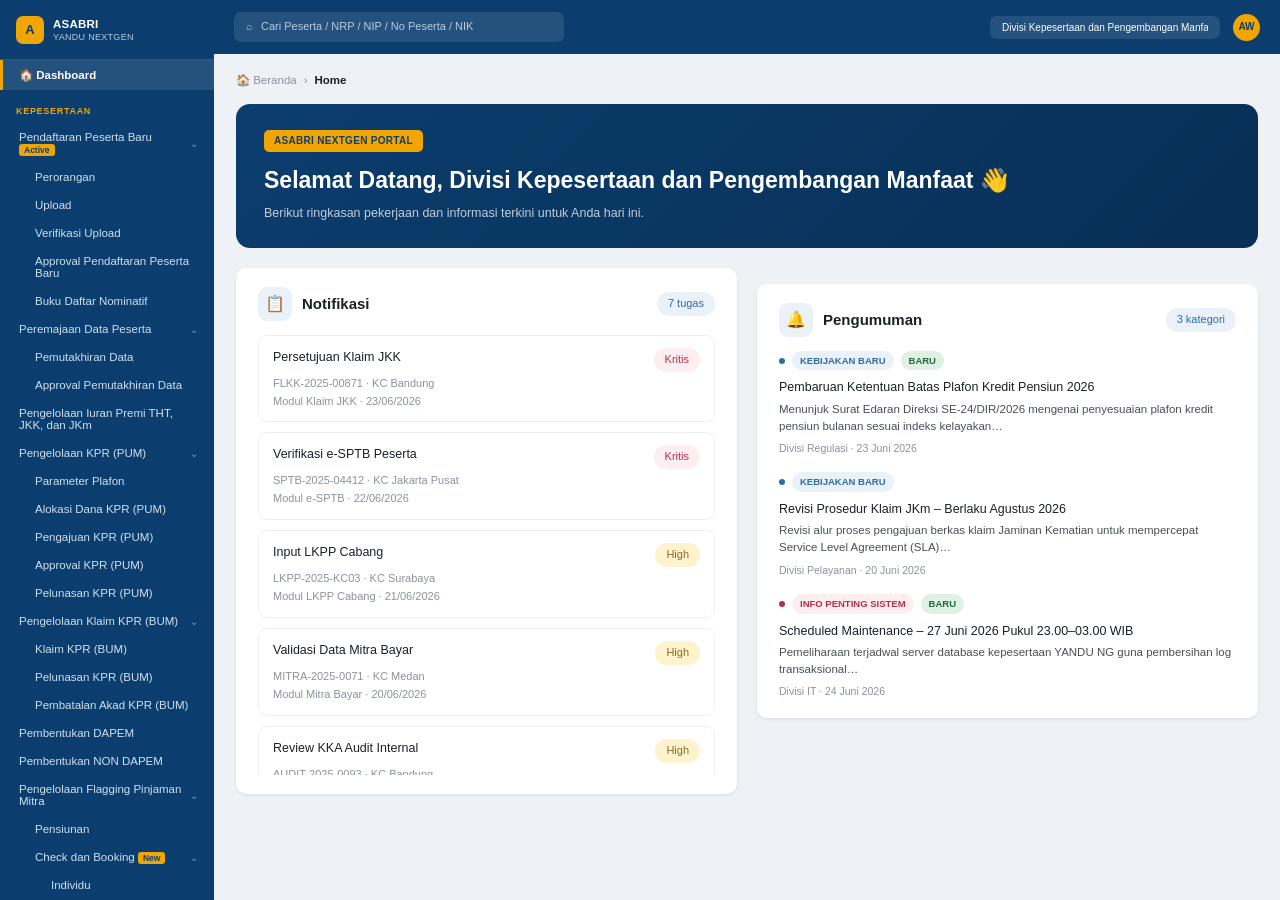
==== commit cc8df94e: "Add Monitoring SPTB module - Build Pengelolaan Surat Pernyataan Tanda Bukti Diri (SPTB) UI: filter c" ====
--- a/index.html
+++ b/index.html
@@ -1414,12 +1414,97 @@
         <div class="crumb"><span>Beranda</span><span>›</span><span>Kepesertaan</span><span>›</span><b>Pengelolaan Surat Pernyataan Tanda Bukti Diri (SPTB)</b></div>
         <div class="page-head">
           <div>
-            <h1 class="page-title">Pengelolaan Surat Pernyataan Tanda Bukti Diri (SPTB)</h1>
-            <div class="page-sub">Pengelolaan SPTB peserta.</div>
-          </div>
-        </div>
-        <div class="card">
-          <div class="alert alert-info"><span>ⓘ</span><span>Halaman ini masih dalam pengembangan. Isinya akan menyusul sesuai referensi FSD.</span></div>
+            <h1 class="page-title">Monitoring SPTB</h1>
+            <div class="page-sub">Pemantauan status Surat Pernyataan Tanda Bukti Diri (SPTB) peserta pensiun.</div>
+          </div>
+        </div>
+
+        <div class="card">
+          <div class="grid3" style="grid-template-columns:repeat(4,1fr)">
+            <div class="field" style="margin-bottom:0">
+              <label class="fl caps">Status Range</label>
+              <select class="inp" id="sptb-f-status">
+                <option value="">Semua Status</option>
+                <option>Sudah SPTB</option>
+                <option>Belum SPTB</option>
+              </select>
+            </div>
+            <div class="field" style="margin-bottom:0">
+              <label class="fl caps">Jenis Pensiun</label>
+              <select class="inp" id="sptb-f-jenis">
+                <option value="">Semua Jenis</option>
+              </select>
+            </div>
+            <div class="field" style="margin-bottom:0">
+              <label class="fl caps">Mitra Bayar</label>
+              <select class="inp" id="sptb-f-mitra">
+                <option value="">Semua Mitra</option>
+              </select>
+            </div>
+            <div class="field" style="margin-bottom:0">
+              <label class="fl caps">Cabang (KC)</label>
+              <select class="inp" id="sptb-f-cabang">
+                <option value="">Semua Cabang</option>
+              </select>
+            </div>
+          </div>
+          <div class="grid3" style="grid-template-columns:repeat(4,1fr);margin-top:14px">
+            <div class="field" style="margin-bottom:0">
+              <label class="fl caps">Nomor Pensiun (NOPENS)</label>
+              <input class="inp" id="sptb-f-nopens" placeholder="Masukkan Nomor Pensiun">
+            </div>
+            <div class="field" style="margin-bottom:0">
+              <label class="fl caps">Rentang Umur</label>
+              <div style="display:flex;align-items:center;gap:8px">
+                <input class="inp" type="number" id="sptb-f-umur-min" placeholder="Min">
+                <span style="color:var(--muted)">–</span>
+                <input class="inp" type="number" id="sptb-f-umur-max" placeholder="Max">
+              </div>
+            </div>
+            <div class="field" style="margin-bottom:0">
+              <label class="fl caps">Tgl SPTB Terakhir</label>
+              <div style="display:flex;align-items:center;gap:8px">
+                <input class="inp" type="date" id="sptb-f-sptb-dari">
+                <span style="color:var(--muted)">–</span>
+                <input class="inp" type="date" id="sptb-f-sptb-sampai">
+              </div>
+            </div>
+            <div class="field" style="margin-bottom:0">
+              <label class="fl caps">Tgl PAY Terakhir</label>
+              <div style="display:flex;align-items:center;gap:8px">
+                <input class="inp" type="date" id="sptb-f-pay-dari">
+                <span style="color:var(--muted)">–</span>
+                <input class="inp" type="date" id="sptb-f-pay-sampai">
+              </div>
+            </div>
+          </div>
+          <div style="display:flex;justify-content:space-between;align-items:center;margin-top:16px;flex-wrap:wrap;gap:10px">
+            <div style="position:relative">
+              <button class="btn btn-ghost" id="sptb-export">⬇ Export Data ▾</button>
+              <div id="sptb-export-menu" style="display:none;position:absolute;top:calc(100% + 6px);left:0;background:#fff;border:1px solid var(--line);border-radius:8px;box-shadow:0 6px 20px rgba(16,32,55,.12);min-width:170px;z-index:10;overflow:hidden">
+                <button class="nav-item" style="width:100%;text-align:left;border-radius:0" data-sptb-export="excel">▤ Export ke Excel</button>
+                <button class="nav-item" style="width:100%;text-align:left;border-radius:0" data-sptb-export="pdf">📄 Export ke PDF</button>
+              </div>
+            </div>
+            <div style="display:flex;gap:10px">
+              <button class="btn btn-ghost" id="sptb-reset">Reset</button>
+              <button class="btn btn-primary" id="sptb-cari">⌕ Cari</button>
+            </div>
+          </div>
+        </div>
+
+        <div class="card">
+          <div class="tbl-wrap">
+            <table>
+              <thead><tr>
+                <th>No</th><th>Cabang</th><th>Nopens</th><th>NRP/NIP</th><th>Nama</th>
+                <th>Tgl Lahir</th><th>Mitra</th><th>Jenis Pensiun</th><th>Unor</th>
+                <th>SPTB Terakhir</th><th>PAY Terakhir</th><th>Status</th><th>Aksi</th>
+              </tr></thead>
+              <tbody id="sptb-body"></tbody>
+            </table>
+          </div>
+          <div class="tbl-note" id="sptb-count"></div>
         </div>
       </section>
 
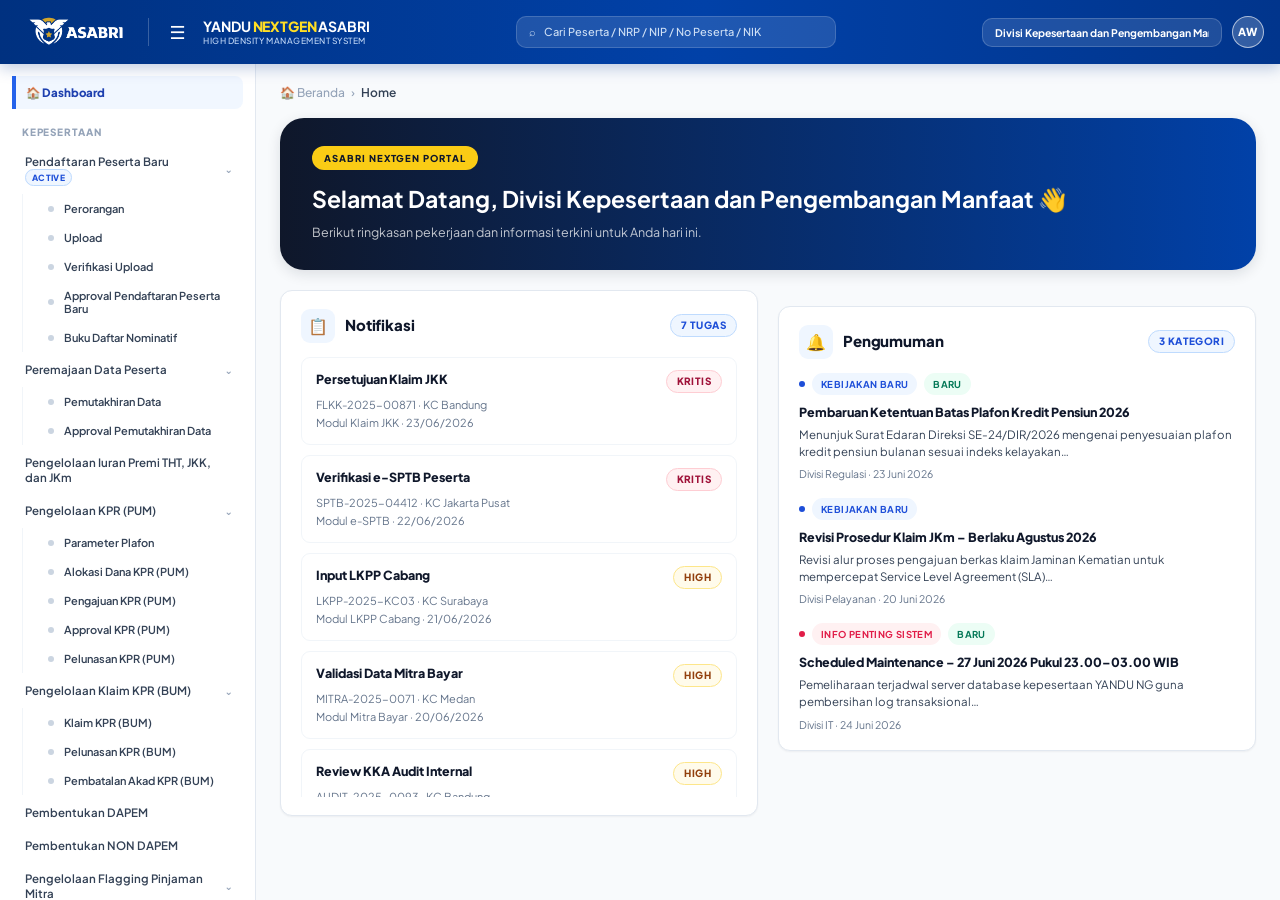
==== commit a7609912: "update style" ====
--- a/index.html
+++ b/index.html
@@ -13,11 +13,6 @@
 
   <!-- ============ SIDEBAR ============ -->
   <nav class="sidebar" id="sidebar" aria-label="Navigasi utama">
-    <div class="brand">
-      <div class="brand-mark">A</div>
-      <div class="brand-txt">ASABRI<small>YANDU NEXTGEN</small></div>
-    </div>
-
     <button class="nav-item" data-go="home">🏠 Dashboard</button>
 
     <div class="nav-group hot">KEPESERTAAN</div>
@@ -116,7 +111,12 @@
   <!-- ============ MAIN ============ -->
   <div class="main">
     <header class="topbar">
-      <button class="burger" id="burger" aria-label="Buka menu">☰</button>
+      <div class="brand">
+        <img class="brand-logo" src="logo-asabri-white.png" alt="Logo ASABRI">
+        <span class="brand-sep"></span>
+        <button class="burger" id="burger" aria-label="Sembunyikan / tampilkan sidebar">☰</button>
+        <div class="brand-txt">YANDU <b>NEXTGEN</b> ASABRI<small>HIGH DENSITY MANAGEMENT SYSTEM</small></div>
+      </div>
       <div class="topsearch"><span>⌕</span><span>Cari Peserta / NRP / NIP / No Peserta / NIK</span></div>
       <div class="topright">
         <select class="role-chip" id="top-role" aria-label="Pilih role">
@@ -133,9 +133,9 @@
       <section class="screen" id="s-home">
         <div class="crumb"><span>🏠 Beranda</span><span>›</span><b>Home</b></div>
 
-        <div style="background:linear-gradient(135deg,var(--navy),var(--navy-dark));border-radius:14px;padding:26px 28px;color:#fff;margin-bottom:20px">
-          <span style="display:inline-block;background:var(--gold);color:var(--navy);font-size:10px;font-weight:700;letter-spacing:.3px;padding:4px 10px;border-radius:5px;margin-bottom:12px">ASABRI NEXTGEN PORTAL</span>
-          <h1 style="font-size:23px;font-weight:700;margin:0 0 6px" id="home-greeting">Selamat Datang 👋</h1>
+        <div style="background:linear-gradient(90deg,#0f172a,var(--navy));border-radius:24px;padding:28px 32px;color:#fff;margin-bottom:20px;box-shadow:0 4px 14px rgba(15,23,42,.12)">
+          <span style="display:inline-block;background:#facc15;color:#0f172a;font-size:9.5px;font-weight:800;letter-spacing:.1em;text-transform:uppercase;padding:5px 12px;border-radius:999px;margin-bottom:12px">ASABRI NEXTGEN PORTAL</span>
+          <h1 style="font-size:23px;font-weight:700;margin:0 0 6px" id="home-greeting" style="font-size:26px;font-weight:800;letter-spacing:-.02em;margin:8px 0 6px">Selamat Datang 👋</h1>
           <div style="font-size:12.5px;color:rgba(255,255,255,.75)">Berikut ringkasan pekerjaan dan informasi terkini untuk Anda hari ini.</div>
         </div>
 
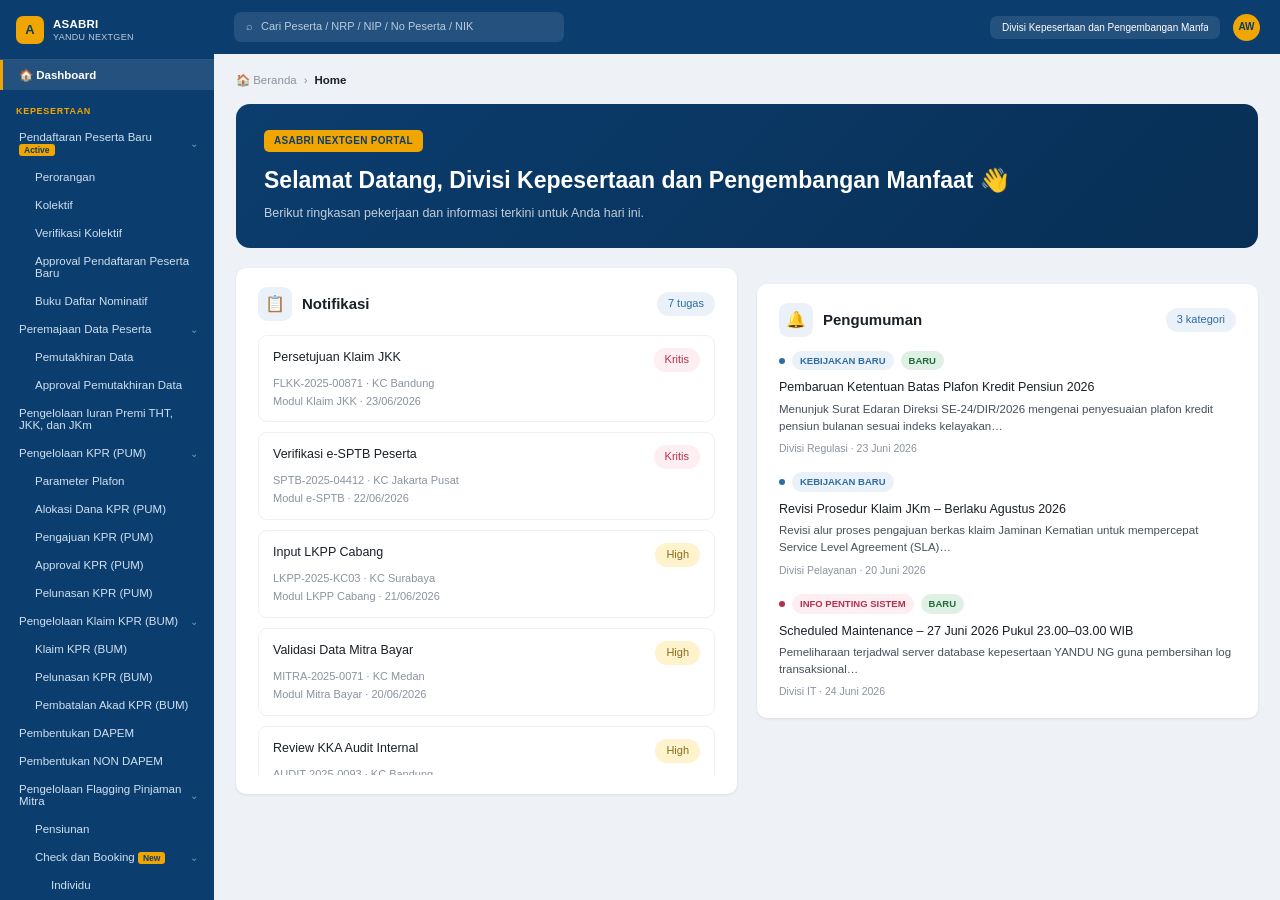
==== commit ebfb2b41: "update pum bum" ====
--- a/index.html
+++ b/index.html
@@ -13,6 +13,11 @@
 
   <!-- ============ SIDEBAR ============ -->
   <nav class="sidebar" id="sidebar" aria-label="Navigasi utama">
+    <div class="brand">
+      <div class="brand-mark">A</div>
+      <div class="brand-txt">ASABRI<small>YANDU NEXTGEN</small></div>
+    </div>
+
     <button class="nav-item" data-go="home">🏠 Dashboard</button>
 
     <div class="nav-group hot">KEPESERTAAN</div>
@@ -22,8 +27,8 @@
     </button>
     <div class="nav-children" id="nav-pendaftaran-children">
       <button class="nav-item nav-child" data-go="pendaftaran-perorangan">Perorangan</button>
-      <button class="nav-item nav-child" data-go="pendaftaran-kolektif">Upload</button>
-      <button class="nav-item nav-child" data-go="pendaftaran-verifikasi">Verifikasi Upload</button>
+      <button class="nav-item nav-child" data-go="pendaftaran-kolektif">Kolektif</button>
+      <button class="nav-item nav-child" data-go="pendaftaran-verifikasi">Verifikasi Kolektif</button>
       <button class="nav-item nav-child" data-go="pendaftaran-approval">Approval Pendaftaran Peserta Baru</button>
       <button class="nav-item nav-child" data-go="pendaftaran-nominatif">Buku Daftar Nominatif</button>
     </div>
@@ -111,12 +116,7 @@
   <!-- ============ MAIN ============ -->
   <div class="main">
     <header class="topbar">
-      <div class="brand">
-        <img class="brand-logo" src="logo-asabri-white.png" alt="Logo ASABRI">
-        <span class="brand-sep"></span>
-        <button class="burger" id="burger" aria-label="Sembunyikan / tampilkan sidebar">☰</button>
-        <div class="brand-txt">YANDU <b>NEXTGEN</b> ASABRI<small>HIGH DENSITY MANAGEMENT SYSTEM</small></div>
-      </div>
+      <button class="burger" id="burger" aria-label="Buka menu">☰</button>
       <div class="topsearch"><span>⌕</span><span>Cari Peserta / NRP / NIP / No Peserta / NIK</span></div>
       <div class="topright">
         <select class="role-chip" id="top-role" aria-label="Pilih role">
@@ -133,9 +133,9 @@
       <section class="screen" id="s-home">
         <div class="crumb"><span>🏠 Beranda</span><span>›</span><b>Home</b></div>
 
-        <div style="background:linear-gradient(90deg,#0f172a,var(--navy));border-radius:24px;padding:28px 32px;color:#fff;margin-bottom:20px;box-shadow:0 4px 14px rgba(15,23,42,.12)">
-          <span style="display:inline-block;background:#facc15;color:#0f172a;font-size:9.5px;font-weight:800;letter-spacing:.1em;text-transform:uppercase;padding:5px 12px;border-radius:999px;margin-bottom:12px">ASABRI NEXTGEN PORTAL</span>
-          <h1 style="font-size:23px;font-weight:700;margin:0 0 6px" id="home-greeting" style="font-size:26px;font-weight:800;letter-spacing:-.02em;margin:8px 0 6px">Selamat Datang 👋</h1>
+        <div style="background:linear-gradient(135deg,var(--navy),var(--navy-dark));border-radius:14px;padding:26px 28px;color:#fff;margin-bottom:20px">
+          <span style="display:inline-block;background:var(--gold);color:var(--navy);font-size:10px;font-weight:700;letter-spacing:.3px;padding:4px 10px;border-radius:5px;margin-bottom:12px">ASABRI NEXTGEN PORTAL</span>
+          <h1 style="font-size:23px;font-weight:700;margin:0 0 6px" id="home-greeting">Selamat Datang 👋</h1>
           <div style="font-size:12.5px;color:rgba(255,255,255,.75)">Berikut ringkasan pekerjaan dan informasi terkini untuk Anda hari ini.</div>
         </div>
 
@@ -193,7 +193,7 @@
         <div class="crumb"><span>Beranda</span><span>›</span><span>Kepesertaan</span><span>›</span><span>Pendaftaran Peserta Baru</span><span>›</span><b>Perorangan</b></div>
         <div class="page-head" id="pp-page-head">
           <div>
-            <h1 class="page-title">Pendaftaran Peserta Baru — Perorangan dan Kolektif</h1>
+            <h1 class="page-title">Pendaftaran Peserta Baru — Perorangan</h1>
             <div class="page-sub">Pengajuan registrasi kepesertaan untuk satu peserta melalui input form.</div>
           </div>
         </div>
@@ -273,18 +273,14 @@
             </div>
           </div>
 
-          <div class="form-2col">
-            <div class="review-card">
-              <div class="review-card-head">Data Pengajuan</div>
-              <div class="review-card-body" id="pp-riwayat-detail-pengajuan"></div>
-            </div>
-            <div class="review-card">
-              <div class="review-card-head" id="pp-riwayat-detail-peserta-head">Data Peserta</div>
-              <div class="review-card-body" id="pp-riwayat-detail-peserta"></div>
-            </div>
-          </div>
-
-          <div id="pp-riwayat-detail-peserta-extra"></div>
+          <div class="card" id="pp-riwayat-detail-progress"></div>
+
+          <div class="review-card">
+            <div class="review-card-head">Data Pengajuan</div>
+            <div class="review-card-body" id="pp-riwayat-detail-pengajuan"></div>
+          </div>
+
+          <div id="pp-riwayat-detail-peserta-wrap"></div>
 
           <div class="review-card" style="margin-top:16px">
             <div class="review-card-head">Berkas Persyaratan</div>
@@ -298,21 +294,12 @@
           <button class="step active" data-pp-step="1">1. Data Pengajuan</button>
           <button class="step" data-pp-step="2" disabled>2. Data Peserta</button>
           <button class="step" data-pp-step="3" disabled>3. Berkas Persyaratan</button>
-          <button class="step" data-pp-step="4" disabled>4. Review &amp; Simpan</button>
+          <button class="step" data-pp-step="4" disabled>4. Pratinjau dan Simpan</button>
         </div>
 
         <!-- ===== step 1: Data Pengajuan ===== -->
         <div id="pp-step-1">
           <div class="card">
-            <div class="field" style="max-width:360px;margin-bottom:20px">
-              <label class="fl caps">Jenis Pendaftaran Baru <span class="req">*</span></label>
-              <select class="inp" id="pp-jenis">
-                <option value="">Pilih jenis pendaftaran</option>
-                <option value="perorangan" selected>Perorangan</option>
-                <option value="kolektif">Kolektif</option>
-              </select>
-            </div>
-
             <div class="grid2">
               <div class="field">
                 <label class="fl caps">Nomor Agenda</label>
@@ -342,7 +329,7 @@
         <!-- ===== step 2: Data Peserta ===== -->
         <div id="pp-step-2" style="display:none">
           <div class="card pp-scope" id="pp2-single">
-            <div class="t-strong" id="pp2-single-title" style="display:none;font-size:12px;color:var(--body);margin-bottom:12px">Data Peserta #1</div>
+            <div class="t-strong" id="pp2-single-title" style="font-size:12px;color:var(--body);margin-bottom:12px">Data Peserta #1</div>
             <div class="form-2col">
               <!-- ===== kolom kiri ===== -->
               <div>
@@ -485,12 +472,12 @@
             </div>
           </div>
 
-          <!-- ===== Data Peserta (Kolektif) — dinamis, muncul jika Jenis Pendaftaran Baru = Kolektif ===== -->
-          <div class="card" id="pp2-kolektif" style="display:none">
+          <!-- ===== Data Peserta Baru — tambahan peserta lain di luar peserta #1 ===== -->
+          <div class="card" id="pp2-kolektif">
             <div style="display:flex;justify-content:space-between;align-items:flex-start;gap:12px;flex-wrap:wrap">
               <div>
-                <h2 class="card-title" style="margin-bottom:4px">Data Peserta Tambahan (Kolektif)</h2>
-                <div class="hint" style="margin:0">Tambahkan data peserta lainnya yang didaftarkan secara kolektif bersama peserta #1 di atas.</div>
+                <h2 class="card-title" style="margin-bottom:4px">Data Peserta Baru</h2>
+                <div class="hint" style="margin:0">Tambahkan data peserta lain di luar peserta #1 di atas jika pendaftaran ini untuk lebih dari satu peserta.</div>
               </div>
               <button class="btn btn-ghost btn-sm" id="pp2k-tambah">+ Tambah Data Peserta Baru</button>
             </div>
@@ -528,18 +515,14 @@
           </div>
         </div>
 
-        <!-- ===== step 4: Review & Simpan ===== -->
+        <!-- ===== step 4: Pratinjau dan Simpan ===== -->
         <div id="pp-step-4" style="display:none">
-          <div class="form-2col">
-            <div class="review-card">
-              <div class="review-card-head">Data Pengajuan</div>
-              <div class="review-card-body" id="pp4-review-pengajuan"></div>
-            </div>
-            <div class="review-card">
-              <div class="review-card-head">Data Peserta</div>
-              <div class="review-card-body" id="pp4-review-peserta"></div>
-            </div>
-          </div>
+          <div class="review-card">
+            <div class="review-card-head">Data Pengajuan</div>
+            <div class="review-card-body" id="pp4-review-pengajuan"></div>
+          </div>
+
+          <div id="pp4-review-peserta"></div>
 
           <div class="review-card" style="margin-top:16px">
             <div class="review-card-head">Berkas Persyaratan</div>
@@ -556,10 +539,10 @@
 
       <!-- ---------- PENDAFTARAN PESERTA BARU » KOLEKTIF ---------- -->
       <section class="screen" id="s-pendaftaran-kolektif">
-        <div class="crumb"><span>Beranda</span><span>›</span><span>Kepesertaan</span><span>›</span><span>Pendaftaran Peserta Baru</span><span>›</span><b>Upload</b></div>
+        <div class="crumb"><span>Beranda</span><span>›</span><span>Kepesertaan</span><span>›</span><span>Pendaftaran Peserta Baru</span><span>›</span><b>Kolektif</b></div>
         <div class="page-head">
           <div>
-            <h1 class="page-title">Pendaftaran Peserta Baru - Upload</h1>
+            <h1 class="page-title">Pendaftaran Peserta Baru — Kolektif</h1>
             <div class="page-sub">Pendaftaran peserta baru secara batch/kolektif melalui unggah template Excel.</div>
           </div>
         </div>
@@ -585,6 +568,7 @@
                 <select class="inp" id="upload-riwayat-f-status">
                   <option value="all">Semua Status</option>
                   <option>Belum Terverifikasi</option>
+                  <option>Ditolak Verifikasi</option>
                   <option>Tertunda</option>
                   <option>Diterima</option>
                   <option>Ditolak</option>
@@ -603,13 +587,13 @@
           <div class="card">
             <div class="toolbar" style="justify-content:flex-end">
               <button class="btn btn-ghost btn-sm" id="btn-export-upload-riwayat">▤ Export Excel</button>
-              <button class="btn btn-primary" id="btn-upload-baru">+ Unggah File Excel</button>
+              <button class="btn btn-primary" id="btn-upload-baru">+ Upload Pendaftaran Peserta Baru</button>
             </div>
             <div class="tbl-wrap">
               <table>
                 <thead><tr>
-                  <th>No</th><th>Tanggal Pengajuan</th><th>Kesatuan Pengaju</th><th>Nomor Batch</th>
-                  <th>Nomor Agenda</th><th>Jumlah Berkas</th><th>Status Pengajuan</th><th>Aksi</th>
+                  <th>No</th><th>Tanggal Pengajuan</th><th>Nomor Batch</th><th>Nomor Agenda</th>
+                  <th>Kesatuan Pengaju</th><th>Jumlah Berkas</th><th>Status Pengajuan</th><th>Aksi</th>
                 </tr></thead>
                 <tbody id="upload-riwayat-body"></tbody>
               </table>
@@ -639,6 +623,7 @@
               <div class="hint" id="upload-riwayat-detail-sub" style="margin:2px 0 0"></div>
             </div>
           </div>
+          <div class="card" id="upload-riwayat-detail-progress"></div>
           <div class="card">
             <div class="tbl-wrap">
               <table class="wide-table" id="tbl-upload-riwayat-detail">
@@ -789,11 +774,11 @@
 
       <!-- ---------- PENDAFTARAN PESERTA BARU » VERIFIKASI UPLOAD ---------- -->
       <section class="screen" id="s-pendaftaran-verifikasi">
-        <div class="crumb"><span>Beranda</span><span>›</span><span>Kepesertaan</span><span>›</span><span>Pendaftaran Peserta Baru</span><span>›</span><b>Verifikasi Upload</b></div>
+        <div class="crumb"><span>Beranda</span><span>›</span><span>Kepesertaan</span><span>›</span><span>Pendaftaran Peserta Baru</span><span>›</span><b>Verifikasi Kolektif</b></div>
         <div class="page-head">
           <div>
-            <h1 class="page-title">Verifikasi Upload</h1>
-            <div class="page-sub">Verifikasi batch peserta yang diunggah lewat sub modul Upload sebelum masuk antrean Approval.</div>
+            <h1 class="page-title">Verifikasi Kolektif</h1>
+            <div class="page-sub">Verifikasi batch peserta yang diunggah lewat sub modul Kolektif sebelum masuk antrean Approval.</div>
           </div>
         </div>
 
@@ -819,6 +804,7 @@
                   <option value="all">Semua Status</option>
                   <option>Belum Terverifikasi</option>
                   <option>Lolos Verifikasi</option>
+                  <option>Ditolak Verifikasi</option>
                 </select>
               </div>
               <div class="field" style="margin-bottom:0">
@@ -865,7 +851,7 @@
             <button class="link-back" id="verif-detail-kembali">← Kembali</button>
             <div class="head-divider"></div>
             <div>
-              <h1 class="page-title" style="font-size:18px;margin:0">Detail Berkas Upload</h1>
+              <h1 class="page-title" style="font-size:18px;margin:0">Detail Berkas Kolektif</h1>
               <div class="hint" id="verif-detail-sub" style="margin:2px 0 0"></div>
             </div>
           </div>
@@ -876,6 +862,11 @@
                 <tbody id="verif-detail-body"></tbody>
               </table>
             </div>
+            <div style="display:flex;justify-content:space-between;align-items:center;margin-top:10px;flex-wrap:wrap;gap:10px">
+              <div class="tbl-note" id="verif-detail-count" style="margin:0"></div>
+              <div id="verif-detail-pagination" style="display:flex;gap:4px"></div>
+            </div>
+            <div class="form-actions" style="justify-content:flex-end" id="verif-detail-actions"></div>
           </div>
         </div>
 
@@ -898,7 +889,7 @@
               </table>
             </div>
             <div class="form-actions" style="justify-content:flex-end">
-              <button class="btn btn-success" id="verif-setujui">✓ Setujui Verifikasi</button>
+              <button class="btn btn-primary" id="verif-simpan-revisi">💾 Simpan Revisi</button>
             </div>
           </div>
         </div>
@@ -1618,11 +1609,61 @@
         <div class="page-head">
           <div>
             <h1 class="page-title">Pengelolaan Request Umum</h1>
-            <div class="page-sub">Pengelolaan permintaan umum peserta.</div>
-          </div>
-        </div>
-        <div class="card">
-          <div class="alert alert-info"><span>ⓘ</span><span>Halaman ini masih dalam pengembangan. Isinya akan menyusul sesuai referensi FSD.</span></div>
+            <div class="page-sub">Informasi pemutakhiran data peserta dari Kantor Cabang kepada Divisi Kepesertaan dan Pengembangan Manfaat.</div>
+          </div>
+        </div>
+
+        <div class="card">
+          <div class="grid4">
+            <div class="field" style="margin-bottom:0">
+              <label class="fl caps">Peserta</label>
+              <input class="inp" id="ru-f-peserta" placeholder="Cari nama / NRP peserta...">
+            </div>
+            <div class="field" style="margin-bottom:0">
+              <label class="fl caps">Cabang</label>
+              <input class="inp" id="ru-f-cabang" placeholder="Cari kantor cabang...">
+            </div>
+            <div class="field" style="margin-bottom:0">
+              <label class="fl caps">Status</label>
+              <select class="inp" id="ru-f-status">
+                <option value="all">Semua</option>
+                <option>Belum Selesai</option>
+                <option>Selesai</option>
+                <option>SLA Lewat</option>
+              </select>
+            </div>
+            <div class="field" style="margin-bottom:0">
+              <label class="fl caps">Tujuan</label>
+              <select class="inp" id="ru-f-tujuan">
+                <option value="all">Semua</option>
+                <option>Kepesertaan</option>
+                <option>Pelayanan</option>
+              </select>
+            </div>
+          </div>
+          <div class="form-actions" style="border-top:0;padding-top:0">
+            <button class="btn btn-primary" id="ru-cari">⌕ Cari</button>
+          </div>
+        </div>
+
+        <div class="card">
+          <div class="toolbar" style="justify-content:flex-end">
+            <button class="btn btn-success" id="ru-export">⭳ Download Daftar</button>
+            <button class="btn btn-gold" id="ru-tambah-btn">+ Request Umum Baru</button>
+          </div>
+          <div class="tbl-wrap">
+            <table>
+              <thead><tr>
+                <th>Tgl. Request</th><th>Peserta</th><th>Cabang</th><th>Tujuan</th><th>Subjek</th>
+                <th>Isi</th><th>User Request</th><th>User Terakhir Reply</th><th>Diperbarui</th><th>Status</th><th>Aksi</th>
+              </tr></thead>
+              <tbody id="ru-body"></tbody>
+            </table>
+          </div>
+          <div style="display:flex;justify-content:space-between;align-items:center;margin-top:10px;flex-wrap:wrap;gap:10px">
+            <div class="tbl-note" id="ru-count" style="margin:0"></div>
+            <div id="ru-pagination" style="display:flex;gap:4px"></div>
+          </div>
         </div>
       </section>
 
@@ -2845,45 +2886,174 @@
         <div class="page-head">
           <div>
             <h1 class="page-title">Klaim KPR (BUM)</h1>
-            <div class="page-sub">Rekonsiliasi piutang dipisah per jenis program dan UNOR — data penyaluran dari YPPSDP Kemhan</div>
-          </div>
-        </div>
-
-        <div class="metrics m3" id="bum-metrics"></div>
-
-        <div class="card">
-          <div class="toolbar">
-            <div class="filter-box">▽
-              <select id="bum-filter">
-                <option value="all">Program: Semua</option>
-                <option value="Reguler">Program: Reguler</option>
-                <option value="Khusus">Program: Khusus</option>
+            <div class="page-sub">Daftar klaim KPR Bantuan Uang Muka (BUM) peserta ASABRI.</div>
+          </div>
+        </div>
+
+        <div class="card">
+          <div class="grid4">
+            <div class="field" style="margin-bottom:0">
+              <label class="fl caps">Dari Tanggal</label>
+              <input class="inp" type="date" id="bum-f-dari">
+            </div>
+            <div class="field" style="margin-bottom:0">
+              <label class="fl caps">Sampai Tanggal</label>
+              <input class="inp" type="date" id="bum-f-sampai">
+            </div>
+            <div class="field" style="margin-bottom:0">
+              <label class="fl caps">Kantor Cabang Asabri</label>
+              <input class="inp" id="bum-f-cabang" placeholder="Cari kantor cabang...">
+            </div>
+            <div class="field" style="margin-bottom:0">
+              <label class="fl caps">NRP/NIP</label>
+              <input class="inp" id="bum-f-nrp" placeholder="Cari NRP/NIP...">
+            </div>
+            <div class="field" style="margin-bottom:0">
+              <label class="fl caps">Nama</label>
+              <input class="inp" id="bum-f-nama" placeholder="Cari nama peserta...">
+            </div>
+            <div class="field" style="margin-bottom:0">
+              <label class="fl caps">Nomor Pinjaman</label>
+              <input class="inp" id="bum-f-pinjaman" placeholder="Cari nomor pinjaman...">
+            </div>
+            <div class="field" style="margin-bottom:0">
+              <label class="fl caps">Jenis Pinjaman</label>
+              <select class="inp" id="bum-f-jenis">
+                <option value="all">Semua</option>
+                <option value="Program Reguler">Program Reguler</option>
+                <option value="Program Khusus">Program Khusus</option>
               </select>
             </div>
+          </div>
+          <div class="form-actions" style="border-top:0;padding-top:0">
+            <button class="btn btn-primary" id="bum-cari">⌕ Cari</button>
+          </div>
+        </div>
+
+        <div class="card">
+          <div class="toolbar" style="justify-content:flex-end">
+            <button class="btn btn-ghost btn-sm" id="bum-export-excel">▤ Export Excel</button>
+            <button class="btn btn-primary" id="bum-pemotongan-btn">+ Pemotongan Manfaat Klaim</button>
           </div>
           <div class="tbl-wrap">
             <table>
-              <thead><tr><th>No. KTPA</th><th>Nama peserta</th><th>UNOR</th><th>Program</th><th>Outstanding</th><th>Status rekonsiliasi</th></tr></thead>
+              <thead><tr>
+                <th>KPA</th><th>NRP/NIP</th><th>Nama</th><th>TMT</th><th>Kantor Cabang</th>
+                <th>Nomor Pinjaman</th><th>Jenis Pinjaman</th><th>Jumlah</th><th>Sisa Hutang</th><th>Outstanding</th><th>Aksi</th>
+              </tr></thead>
               <tbody id="bum-body"></tbody>
             </table>
           </div>
-          <div class="tbl-note" id="bum-count"></div>
+          <div style="display:flex;justify-content:space-between;align-items:center;margin-top:10px;flex-wrap:wrap;gap:10px">
+            <div class="tbl-note" id="bum-count" style="margin:0"></div>
+            <div style="display:flex;align-items:center;gap:14px">
+              <div style="display:flex;align-items:center;gap:6px;font-size:11px;color:var(--muted)">
+                Baris
+                <select class="inp" id="bum-page-size" style="width:64px;height:30px;padding:0 6px;font-size:11px">
+                  <option>10</option><option selected>20</option><option>50</option>
+                </select>
+              </div>
+              <div id="bum-pagination" style="display:flex;gap:4px"></div>
+            </div>
+          </div>
         </div>
       </section>
 
       <!-- ---------- PEREMAJAAN DATA » PEMUTAKHIRAN DATA ---------- -->
       <section class="screen" id="s-peremajaan-pemutakhiran">
         <div class="crumb"><span>Beranda</span><span>›</span><span>Kepesertaan</span><span>›</span><span>Peremajaan Data Peserta</span><span>›</span><b>Pemutakhiran Data</b></div>
-        <div class="page-head">
+        <div class="page-head" id="pmd-page-head">
           <div>
             <h1 class="page-title">Pemutakhiran Data</h1>
             <div class="page-sub">Peremajaan data peserta secara batch melalui unggah template Excel. Sistem memvalidasi tiap baris, lalu submit untuk diteruskan ke persetujuan.</div>
           </div>
         </div>
 
+        <!-- ===== Riwayat Pemutakhiran Data (tampilan awal) ===== -->
+        <div id="pmd-riwayat-view">
+          <div class="card">
+            <div class="grid3">
+              <div class="field" style="margin-bottom:0">
+                <label class="fl caps">Nomor Batch</label>
+                <input class="inp" id="pmd-riwayat-f-batch" placeholder="PMK-...">
+              </div>
+              <div class="field" style="margin-bottom:0">
+                <label class="fl caps">Jenis Pemutakhiran Data</label>
+                <select class="inp" id="pmd-riwayat-f-jenis">
+                  <option value="all">Semua Jenis</option>
+                  <option value="pokok">Data Pokok Peserta</option>
+                  <option value="pangkat">Data Riwayat Pangkat</option>
+                  <option value="keluarga">Data Keluarga Peserta</option>
+                </select>
+              </div>
+              <div class="field" style="margin-bottom:0">
+                <label class="fl caps">Status</label>
+                <select class="inp" id="pmd-riwayat-f-status">
+                  <option value="all">Semua Status</option>
+                  <option>Pending</option>
+                  <option>Disetujui</option>
+                  <option>Ditolak</option>
+                </select>
+              </div>
+            </div>
+            <div class="form-actions" style="border-top:0;padding-top:0">
+              <button class="btn btn-primary" id="pmd-riwayat-cari">⌕ Cari</button>
+            </div>
+          </div>
+
+          <div class="card">
+            <div class="toolbar" style="justify-content:flex-end">
+              <button class="btn btn-ghost btn-sm" id="btn-export-pmd-riwayat">▤ Export Excel</button>
+              <button class="btn btn-primary" id="btn-pmd-baru">+ Upload Pemutakhiran Data</button>
+            </div>
+            <div class="tbl-wrap">
+              <table>
+                <thead><tr>
+                  <th>No</th><th>Nomor Batch</th><th>Jenis Pemutakhiran Data</th><th>Status</th><th>Aksi</th>
+                </tr></thead>
+                <tbody id="pmd-riwayat-body"></tbody>
+              </table>
+            </div>
+            <div style="display:flex;justify-content:space-between;align-items:center;margin-top:10px;flex-wrap:wrap;gap:10px">
+              <div class="tbl-note" id="pmd-riwayat-count" style="margin:0"></div>
+              <div style="display:flex;align-items:center;gap:14px">
+                <div style="display:flex;align-items:center;gap:6px;font-size:11px;color:var(--muted)">
+                  Baris
+                  <select class="inp" id="pmd-riwayat-page-size" style="width:64px;height:30px;padding:0 6px;font-size:11px">
+                    <option>10</option><option selected>20</option><option>50</option>
+                  </select>
+                </div>
+                <div id="pmd-riwayat-pagination" style="display:flex;gap:4px"></div>
+              </div>
+            </div>
+          </div>
+        </div>
+
+        <!-- ===== Detail Riwayat Pemutakhiran Data (baca saja) ===== -->
+        <div id="pmd-riwayat-detail-view" style="display:none">
+          <div class="head-row">
+            <button class="link-back" id="pmd-riwayat-detail-kembali">← Kembali</button>
+            <div class="head-divider"></div>
+            <div>
+              <div class="t-strong" style="font-size:15px">Detail Pemutakhiran Data</div>
+              <div class="hint" id="pmd-riwayat-detail-sub" style="margin:2px 0 0"></div>
+            </div>
+          </div>
+          <div class="card">
+            <div class="tbl-wrap">
+              <table>
+                <thead><tr id="pmd-riwayat-detail-head"></tr></thead>
+                <tbody id="pmd-riwayat-detail-body"></tbody>
+              </table>
+            </div>
+          </div>
+        </div>
+
+        <!-- ===== Wizard Upload Pemutakhiran Data ===== -->
+        <div id="pmd-wizard-view" style="display:none">
         <div class="stepper stepper-pill">
           <button class="step active" data-pmd-step="1">1. Unggah Berkas</button>
-          <button class="step" data-pmd-step="2" disabled>2. Validasi &amp; Submit</button>
+          <button class="step" data-pmd-step="2" disabled>2. Validasi dan Submit</button>
         </div>
 
         <!-- ===== step 1: Unggah Berkas ===== -->
@@ -2916,7 +3086,10 @@
                 <div style="font-weight:600;margin-bottom:4px" id="pmd-file-title">Tarik file ke sini atau klik untuk memilih</div>
                 <div class="hint" style="margin:0" id="pmd-file-sub">Format .xlsx, maksimal 5 MB</div>
               </div>
-              <button class="btn btn-primary" id="pmd-btn-validasi" style="margin-top:16px;align-self:flex-start" disabled>✓ Validasi Berkas</button>
+              <div style="margin-top:16px;display:flex;gap:10px">
+                <button class="btn btn-ghost" id="pmd-batal">← Kembali</button>
+                <button class="btn btn-primary" id="pmd-btn-validasi" disabled>✓ Validasi Berkas</button>
+              </div>
             </div>
 
             <div class="card" style="background:var(--blue-soft);border:1px solid #D7E6F5;margin-top:0">
@@ -2931,7 +3104,6 @@
           <div class="card">
             <div class="toolbar" style="justify-content:space-between;margin-bottom:16px">
               <h2 class="card-title" style="margin:0">Hasil Validasi Berkas</h2>
-              <button class="btn btn-ghost btn-sm" id="pmd-kembali">Upload Ulang</button>
             </div>
 
             <div class="metrics m4" id="pmd-metrics"></div>
@@ -2952,66 +3124,99 @@
             </div>
             <div class="tbl-note" id="pmd-error-empty" style="display:none">Tidak ada baris yang ditolak — seluruh baris lolos validasi atau tanpa perubahan.</div>
 
-            <div class="form-actions" style="justify-content:flex-end">
+            <div class="form-actions" style="justify-content:space-between">
+              <button class="btn btn-ghost" id="pmd-kembali">← Kembali</button>
               <button class="btn btn-primary" id="pmd-submit">➤ Submit Data Batch</button>
             </div>
           </div>
+        </div>
         </div>
       </section>
 
       <!-- ---------- PEREMAJAAN DATA » APPROVAL PEMUTAKHIRAN DATA ---------- -->
       <section class="screen" id="s-peremajaan-approval">
         <div class="crumb"><span>Beranda</span><span>›</span><span>Kepesertaan</span><span>›</span><span>Peremajaan Data Peserta</span><span>›</span><b>Approval Pemutakhiran Data</b></div>
-        <div class="page-head">
+        <div class="page-head" id="pma-page-head">
           <div>
             <h1 class="page-title">Approval Pemutakhiran Data</h1>
             <div class="page-sub">Daftar batch pemutakhiran data peserta yang menunggu maupun sudah diproses persetujuan.</div>
           </div>
         </div>
 
-        <div class="card">
-          <div class="grid3">
-            <div class="field" style="margin-bottom:0">
-              <label class="fl">Nomor Batch</label>
-              <input class="inp" id="pma-f-batch" placeholder="PMK-KLG-...">
-            </div>
-            <div class="field" style="margin-bottom:0">
-              <label class="fl">Status</label>
-              <select class="inp" id="pma-f-status">
-                <option value="all">Semua Status</option>
-                <option value="Pending">Pending</option>
-                <option value="Disetujui">Disetujui</option>
-                <option value="Ditolak">Ditolak</option>
-              </select>
-            </div>
-          </div>
-          <div class="form-actions" style="border-top:0;padding-top:0">
-            <button class="btn btn-ghost" id="pma-reset">↺ Reset</button>
-            <button class="btn btn-primary" id="pma-cari">⌕ Cari</button>
-          </div>
-        </div>
-
-        <div class="card">
-          <div class="tbl-wrap">
-            <table>
-              <thead><tr>
-                <th>No</th><th>Nomor Batch</th><th>Jenis Pemutakhiran Data</th><th>Waktu Unggah</th>
-                <th>Jumlah Baris</th><th>Status</th><th>Aksi</th>
-              </tr></thead>
-              <tbody id="pma-body"></tbody>
-            </table>
-          </div>
-          <div style="display:flex;justify-content:space-between;align-items:center;margin-top:10px;flex-wrap:wrap;gap:10px">
-            <div class="tbl-note" id="pma-count" style="margin:0"></div>
-            <div style="display:flex;align-items:center;gap:14px">
-              <div style="display:flex;align-items:center;gap:6px;font-size:11px;color:var(--muted)">
-                Baris
-                <select class="inp" id="pma-page-size" style="width:64px;height:30px;padding:0 6px;font-size:11px">
-                  <option>10</option><option selected>20</option><option>50</option>
+        <div id="pma-list-view">
+          <div class="card">
+            <div class="grid3">
+              <div class="field" style="margin-bottom:0">
+                <label class="fl">Nomor Batch</label>
+                <input class="inp" id="pma-f-batch" placeholder="PMK-KLG-...">
+              </div>
+              <div class="field" style="margin-bottom:0">
+                <label class="fl">Jenis Pemutakhiran Data</label>
+                <select class="inp" id="pma-f-jenis">
+                  <option value="all">Semua Jenis</option>
+                  <option value="pokok">Data Pokok Peserta</option>
+                  <option value="pangkat">Data Riwayat Pangkat</option>
+                  <option value="keluarga">Data Keluarga Peserta</option>
                 </select>
               </div>
-              <div id="pma-pagination" style="display:flex;gap:4px"></div>
-            </div>
+              <div class="field" style="margin-bottom:0">
+                <label class="fl">Status</label>
+                <select class="inp" id="pma-f-status">
+                  <option value="all">Semua Status</option>
+                  <option value="Pending">Pending</option>
+                  <option value="Disetujui">Disetujui</option>
+                  <option value="Ditolak">Ditolak</option>
+                </select>
+              </div>
+            </div>
+            <div class="form-actions" style="border-top:0;padding-top:0">
+              <button class="btn btn-primary" id="pma-cari">⌕ Cari</button>
+            </div>
+          </div>
+
+          <div class="card">
+            <div class="tbl-wrap">
+              <table>
+                <thead><tr>
+                  <th>No</th><th>Nomor Batch</th><th>Jenis Pemutakhiran Data</th><th>Waktu Unggah</th>
+                  <th>Jumlah Baris</th><th>Status</th><th>Aksi</th>
+                </tr></thead>
+                <tbody id="pma-body"></tbody>
+              </table>
+            </div>
+            <div style="display:flex;justify-content:space-between;align-items:center;margin-top:10px;flex-wrap:wrap;gap:10px">
+              <div class="tbl-note" id="pma-count" style="margin:0"></div>
+              <div style="display:flex;align-items:center;gap:14px">
+                <div style="display:flex;align-items:center;gap:6px;font-size:11px;color:var(--muted)">
+                  Baris
+                  <select class="inp" id="pma-page-size" style="width:64px;height:30px;padding:0 6px;font-size:11px">
+                    <option>10</option><option selected>20</option><option>50</option>
+                  </select>
+                </div>
+                <div id="pma-pagination" style="display:flex;gap:4px"></div>
+              </div>
+            </div>
+          </div>
+        </div>
+
+        <!-- ===== Detail Batch Pemutakhiran Data (Approval) ===== -->
+        <div id="pma-detail-view" style="display:none">
+          <div class="head-row">
+            <button class="link-back" id="pma-detail-kembali">← Kembali</button>
+            <div class="head-divider"></div>
+            <div>
+              <div class="t-strong" style="font-size:15px">Detail Batch Pemutakhiran Data</div>
+              <div class="hint" id="pma-detail-sub" style="margin:2px 0 0"></div>
+            </div>
+          </div>
+          <div class="card">
+            <div class="tbl-wrap">
+              <table>
+                <thead><tr id="pma-detail-head"></tr></thead>
+                <tbody id="pma-detail-body"></tbody>
+              </table>
+            </div>
+            <div class="form-actions" style="justify-content:flex-end" id="pma-detail-actions"></div>
           </div>
         </div>
       </section>
@@ -3298,6 +3503,62 @@
   </div>
 </div>
 
+<!-- ============ DETAIL REQUEST UMUM (overlay khusus) ============ -->
+<div class="ru-overlay" id="ru-detail-overlay">
+  <div class="ru-overlay-card">
+    <div class="ru-overlay-head">
+      <div class="ru-overlay-head-title"><span>💬</span> Detail Request Umum</div>
+      <button class="ru-overlay-x" id="ru-detail-x" aria-label="Tutup">⊗</button>
+    </div>
+    <div class="ru-overlay-body">
+      <div class="card" style="background:var(--field);margin-top:0">
+        <div class="grid3">
+          <div>
+            <div class="fl caps">Status Request</div>
+            <div style="margin-top:5px" id="ru-detail-status"></div>
+          </div>
+          <div>
+            <div class="fl caps">Nama Peserta</div>
+            <div class="t-strong" style="margin-top:5px" id="ru-detail-nama"></div>
+          </div>
+          <div>
+            <div class="fl caps">KTPA</div>
+            <div class="t-strong" style="margin-top:5px;color:var(--blue-ink)" id="ru-detail-kpa"></div>
+          </div>
+        </div>
+      </div>
+
+      <h3 style="font-size:12px;font-weight:700;margin:18px 0 10px;letter-spacing:.3px;text-transform:uppercase;color:var(--body)">Riwayat Pengisian</h3>
+      <div class="tbl-wrap">
+        <table>
+          <thead><tr><th>Jam Pengisian</th><th>User</th><th>Isi</th><th>Unduh</th></tr></thead>
+          <tbody id="ru-detail-riwayat-body"></tbody>
+        </table>
+      </div>
+
+      <div class="card" style="margin-top:18px;background:var(--field)">
+        <h2 class="card-title" style="font-size:12.5px;margin-bottom:14px">✎ Ubah / Tambah Balasan</h2>
+        <div class="field">
+          <label class="fl">Isi <span class="req">*</span></label>
+          <textarea class="inp" id="ru-balasan-isi" style="height:80px;padding:9px 10px;resize:vertical" placeholder="Tuliskan balasan atau pembaruan informasi..."></textarea>
+        </div>
+        <div class="field" style="margin-bottom:0">
+          <label class="fl">Attachment <span class="req">*</span></label>
+          <input type="file" class="inp" id="ru-balasan-file">
+        </div>
+        <div class="form-actions" style="justify-content:flex-end">
+          <button class="btn btn-ghost" id="ru-balasan-batal">Batal</button>
+          <button class="btn btn-primary" id="ru-balasan-simpan">💾 Simpan</button>
+        </div>
+      </div>
+    </div>
+    <div class="ru-overlay-foot">
+      <div class="hint" style="margin:0;flex:1"><span>ⓘ</span> Perubahan yang disimpan akan otomatis terupdate ke database YANDU dan Kantor Cabang akan mendapat notifikasi.</div>
+      <button class="btn btn-ghost" id="ru-detail-tutup">⊗ Tutup</button>
+    </div>
+  </div>
+</div>
+
 <div id="toast" aria-live="polite"></div>
 
 <!-- Data contoh (boleh diedit sendiri) lalu logika aplikasi -->
--- a/style.css
+++ b/style.css
@@ -0,0 +1,372 @@
+:root{
+  --navy:#0B3D6E; --navy-dark:#082F55; --gold:#F0A500;
+  --slate:#64829A; --ink:#1A2027; --body:#45505C; --muted:#8A93A0;
+  --line:#D4D9E0; --line-soft:#EDF0F3; --bg:#EEF1F5; --surface:#FFFFFF;
+  --row-alt:#EAF1F6; --field:#FAFBFC;
+  --green:#1E8449; --green-soft:#E1F0E5; --green-ink:#1E6B3A;
+  --red:#B5304D; --red-soft:#FCEEF1; --red-line:#F3C6D0;
+  --amber:#8A6D1D; --amber-soft:#FFF3CD;
+  --blue-soft:#EAF1F8; --blue-ink:#2E6DA4;
+  --sidebar-w:214px;
+}
+*{box-sizing:border-box}
+html,body{margin:0;padding:0}
+body{
+  font-family:-apple-system,BlinkMacSystemFont,"Segoe UI",Roboto,Arial,sans-serif;
+  background:var(--bg); color:var(--ink); font-size:13px; line-height:1.45;
+}
+button{font-family:inherit}
+:focus-visible{outline:2px solid var(--gold); outline-offset:2px; border-radius:4px}
+@media (prefers-reduced-motion:reduce){*{transition:none!important;animation:none!important}}
+
+/* ---------- Shell ---------- */
+.app{display:flex; min-height:100vh}
+
+.sidebar{
+  width:var(--sidebar-w); background:var(--navy); flex-shrink:0;
+  display:flex; flex-direction:column; padding:16px 0;
+  position:fixed; top:0; bottom:0; left:0; overflow-y:auto; z-index:40;
+  transition:transform .2s ease;
+}
+.brand{display:flex; align-items:center; gap:9px; padding:0 16px 15px; border-bottom:1px solid rgba(255,255,255,.14)}
+.brand-mark{width:28px;height:28px;border-radius:7px;background:var(--gold);display:flex;align-items:center;justify-content:center;font-weight:800;color:var(--navy);font-size:13px;flex-shrink:0}
+.brand-txt{font-size:11.5px;font-weight:800;color:#fff;line-height:1.25;letter-spacing:.2px}
+.brand-txt small{display:block;font-weight:400;font-size:9px;color:#B9CBE0;letter-spacing:.3px}
+.nav-group{padding:15px 16px 5px;font-size:9px;font-weight:700;letter-spacing:.7px;color:#7C96B5}
+.nav-group.hot{color:var(--gold)}
+.nav-item{
+  display:flex; align-items:center; justify-content:space-between; gap:8px;
+  padding:8px 16px; font-size:11.5px; color:#CFE0F0; cursor:pointer;
+  border-left:3px solid transparent; background:none; border-top:0;border-right:0;border-bottom:0; width:100%; text-align:left;
+}
+.nav-item:hover{background:rgba(255,255,255,.06); color:#fff}
+.nav-item.active{background:rgba(255,255,255,.10); color:#fff; font-weight:600; border-left-color:var(--gold)}
+.nav-item .tag{font-size:8.5px;color:var(--navy);background:var(--gold);padding:1px 5px;border-radius:3px;font-weight:700}
+.nav-item .key{font-size:9px;color:#7C96B5}
+.nav-item[disabled]{opacity:.45;cursor:not-allowed}
+.nav-parent .chevron{font-size:10px;color:#7C96B5;transition:transform .15s}
+.nav-parent[aria-expanded="false"] .chevron{transform:rotate(-90deg)}
+.nav-children[hidden]{display:none}
+.nav-children{padding-left:16px}
+.nav-child{padding-left:16px}
+
+.main{flex:1; margin-left:var(--sidebar-w); display:flex; flex-direction:column; min-width:0}
+
+.topbar{
+  height:54px; background:var(--navy); display:flex; align-items:center; gap:14px;
+  justify-content:space-between; padding:0 20px; position:sticky; top:0; z-index:30;
+}
+.topsearch{display:flex;align-items:center;gap:8px;background:rgba(255,255,255,.10);border-radius:7px;padding:7px 12px;width:min(330px,38vw);color:#B9CBE0;font-size:11px}
+.topright{display:flex;align-items:center;gap:13px}
+.role-chip{background:rgba(255,255,255,.10);border-radius:7px;padding:6px 12px;font-size:10px;color:#fff;white-space:nowrap}
+select.role-chip{border:0;font-family:inherit;cursor:pointer;max-width:230px;appearance:none;-webkit-appearance:none}
+select.role-chip option{color:var(--ink);background:#fff}
+.avatar{width:27px;height:27px;border-radius:50%;background:var(--gold);display:flex;align-items:center;justify-content:center;font-size:10px;font-weight:800;color:var(--navy)}
+.burger{display:none;background:none;border:0;color:#fff;font-size:19px;cursor:pointer;padding:4px 6px}
+
+.content{padding:18px 22px 40px; flex:1}
+.screen{display:none}
+.screen.active{display:block}
+
+/* ---------- Common bits ---------- */
+.crumb{display:flex;align-items:center;gap:7px;font-size:11.5px;color:var(--muted);margin-bottom:15px;flex-wrap:wrap}
+.crumb b{color:var(--ink);font-weight:600}
+.page-head{display:flex;justify-content:space-between;align-items:flex-start;gap:16px;margin-bottom:17px;flex-wrap:wrap}
+.page-title{font-size:20px;font-weight:600;letter-spacing:-.2px;margin:0}
+.page-sub{font-size:11.5px;color:var(--muted);margin-top:3px}
+
+.head-row{display:flex;align-items:center;gap:14px;margin-bottom:16px;flex-wrap:wrap}
+.head-divider{width:1px;height:26px;background:var(--line)}
+.link-back{display:inline-flex;align-items:center;gap:6px;background:none;border:0;padding:0;
+  color:var(--body);font-size:13px;font-weight:600;cursor:pointer;font-family:inherit;white-space:nowrap}
+.link-back:hover{color:var(--navy)}
+.hr-page{border:0;border-top:1px solid var(--line);margin:0 0 22px}
+.card-title{font-size:15px;font-weight:600;margin:0 0 16px;color:var(--ink)}
+.hr-card{border:0;border-top:1px solid var(--line-soft);margin:0 0 20px}
+
+.wizard{display:flex;align-items:center;background:var(--surface);border-radius:10px;
+  padding:16px 22px;box-shadow:0 1px 3px rgba(16,32,55,.09);margin-bottom:16px;overflow-x:auto}
+.wizard-step{display:flex;align-items:center;gap:8px;flex-shrink:0}
+.wizard-num{width:24px;height:24px;border-radius:50%;display:flex;align-items:center;justify-content:center;
+  font-size:11px;font-weight:700;border:1.5px solid var(--line);color:var(--muted);background:#fff;flex-shrink:0}
+.wizard-step.active .wizard-num{background:var(--navy);border-color:var(--navy);color:#fff}
+.wizard-step.done .wizard-num{background:var(--green);border-color:var(--green);color:#fff}
+.wizard-lbl{font-size:11.5px;color:var(--muted);white-space:nowrap}
+.wizard-step.active .wizard-lbl{color:var(--navy);font-weight:600}
+.wizard-line{flex:1;height:1px;background:var(--line);margin:0 12px;min-width:20px}
+
+.upload-zone{display:block;border:1.5px dashed var(--line);border-radius:9px;padding:22px 14px;
+  text-align:center;background:var(--field);cursor:pointer}
+.upload-zone:hover{border-color:var(--slate);background:#F1F4F6}
+.upload-ico{font-size:22px;color:var(--muted);margin-bottom:8px}
+
+.link-danger{display:inline-flex;align-items:center;gap:4px;background:none;border:0;padding:0;
+  color:var(--red);font-size:11.5px;font-weight:600;cursor:pointer;font-family:inherit}
+.link-danger:hover{text-decoration:underline}
+
+.tipe-grid{display:grid;grid-template-columns:repeat(3,1fr);gap:16px;margin-bottom:18px}
+.tipe-card{border:1.5px solid var(--line);border-radius:10px;padding:26px 18px;text-align:center;
+  cursor:pointer;background:#fff;transition:border-color .15s,background .15s}
+.tipe-card:hover{border-color:var(--slate)}
+.tipe-card.selected{border-color:var(--navy);background:var(--blue-soft)}
+.tipe-ico{width:56px;height:56px;border-radius:12px;background:var(--line-soft);color:var(--slate);
+  display:flex;align-items:center;justify-content:center;margin:0 auto 14px}
+.tipe-card.selected .tipe-ico{background:#fff;color:var(--navy)}
+.tipe-title{font-weight:700;color:var(--ink);margin-bottom:4px;font-size:13.5px}
+.tipe-card.selected .tipe-title{color:var(--navy)}
+.tipe-sub{font-size:11.5px;color:var(--muted)}
+
+.progress-track{height:6px;background:var(--line-soft);border-radius:4px;overflow:hidden;margin-bottom:16px}
+.progress-fill{height:100%;background:var(--navy);width:0%;transition:width .2s ease}
+
+.doc-row{display:flex;justify-content:space-between;align-items:center;gap:14px;
+  padding:12px 0;border-bottom:1px solid var(--line-soft);flex-wrap:wrap}
+.doc-row:last-child{border-bottom:0}
+.doc-info{display:flex;align-items:center;gap:10px;min-width:0}
+.doc-ico{color:var(--slate);font-size:15px;flex-shrink:0}
+.doc-label{font-size:12.5px;font-weight:500;color:var(--ink)}
+.doc-note{font-size:10.5px;color:var(--amber);margin-top:2px}
+.doc-actions{display:flex;align-items:center;gap:10px;flex-shrink:0}
+.doc-actions .pill{white-space:nowrap}
+.card{background:var(--surface);border-radius:10px;padding:19px 22px;box-shadow:0 1px 3px rgba(16,32,55,.09)}
+.card + .card{margin-top:16px}
+
+/* Daftar bernomor dengan badge bulat (mis. "Langkah Pengisian") */
+.numbered-list{list-style:none;margin:0;padding:0;counter-reset:nl}
+.numbered-list li{counter-increment:nl;display:flex;gap:10px;align-items:flex-start;font-size:12.5px;color:var(--body);line-height:1.5}
+.numbered-list li + li{margin-top:12px}
+.numbered-list li::before{
+  content:counter(nl); flex-shrink:0; width:20px; height:20px; margin-top:1px;
+  border-radius:50%; background:#fff; color:var(--blue-ink); border:1px solid #C7DAF0;
+  font-size:10.5px; font-weight:700; display:flex; align-items:center; justify-content:center;
+}
+
+/* Dropzone unggah file generik (drag & drop look) */
+.dropzone{
+  border:1.5px dashed var(--line); border-radius:9px; background:var(--field);
+  text-align:center; cursor:pointer; padding:40px 20px;
+  display:flex; flex-direction:column; align-items:center; justify-content:center; flex:1;
+}
+.dropzone:hover{border-color:var(--navy)}
+.dropzone.has-file{border-style:solid; border-color:var(--green); background:var(--green-soft)}
+.section-title{display:flex;align-items:center;gap:8px;font-size:14px;font-weight:600;margin:0 0 14px}
+.section-title::before{content:"";width:6px;height:6px;border-radius:50%;background:var(--navy)}
+
+.btn{height:37px;padding:0 18px;border-radius:7px;font-size:12.5px;font-weight:500;cursor:pointer;display:inline-flex;align-items:center;gap:7px;border:1px solid transparent;white-space:nowrap}
+.btn-primary{background:var(--navy);color:#fff}
+.btn-primary:hover{background:var(--navy-dark)}
+.btn-ghost{background:#fff;color:var(--body);border-color:var(--line)}
+.btn-ghost:hover{background:#F7F9FA}
+.btn-success{background:var(--green);color:#fff}
+.btn-success:hover{filter:brightness(.93)}
+.btn-danger{background:#fff;color:var(--red);border-color:var(--red-line)}
+.btn-danger:hover{background:var(--red-soft)}
+.btn-danger-solid{background:var(--red);color:#fff}
+.btn-danger-solid:hover{filter:brightness(.93)}
+.btn-info{background:var(--slate);color:#fff}
+.btn-info:hover{filter:brightness(.93)}
+.btn-gold{background:var(--gold);color:#fff}
+.btn-gold:hover{filter:brightness(.95)}
+.btn-pill{border-radius:20px}
+.btn-sm{height:31px;padding:0 13px;font-size:11.5px}
+.btn:disabled{opacity:.5;cursor:not-allowed}
+
+.pill{display:inline-flex;align-items:center;gap:5px;padding:4px 11px;border-radius:13px;font-size:11px;font-weight:500}
+.pill-warn{background:var(--amber-soft);color:var(--amber)}
+.pill-ok{background:var(--green-soft);color:var(--green-ink)}
+.pill-bad{background:var(--red-soft);color:var(--red)}
+.pill-info{background:var(--blue-soft);color:var(--blue-ink)}
+
+.toolbar{display:flex;gap:9px;flex-wrap:wrap;margin-bottom:15px;align-items:center}
+.filter-row{display:flex;gap:10px;flex-wrap:wrap;align-items:center;margin-bottom:12px}
+.filter-row > span{font-size:12px;font-weight:500;color:var(--body)}
+.filter-txt{height:36px;min-width:150px;flex:1;border:1px solid var(--line);border-radius:8px;padding:0 12px;font-size:12px;font-family:inherit;color:var(--ink);background:#fff}
+.filter-txt:focus{outline:0;border-color:var(--navy)}
+.search-box,.filter-box{display:flex;align-items:center;gap:8px;height:36px;border:1px solid var(--line);border-radius:20px;padding:0 14px;background:#fff;font-size:12px;color:var(--body)}
+.search-box{flex:1;max-width:300px}
+.search-box input{border:0;outline:0;flex:1;font-size:12px;font-family:inherit;background:transparent;min-width:0}
+.filter-box{cursor:pointer}
+.filter-box select{border:0;background:transparent;font-size:12px;font-family:inherit;color:var(--body);font-weight:500;outline:0;cursor:pointer}
+
+.alert{border-radius:8px;padding:11px 14px;font-size:11.5px;margin-bottom:15px;display:flex;gap:9px;align-items:flex-start}
+.alert-info{background:var(--blue-soft);color:var(--blue-ink)}
+.alert-bad{background:var(--red-soft);color:var(--red);border:1px solid var(--red-line)}
+.alert-ok{background:var(--green-soft);color:var(--green-ink)}
+
+/* ---------- Tables ---------- */
+.tbl-wrap{overflow-x:auto;border:1px solid #E7EBEE;border-radius:9px}
+table{border-collapse:collapse;width:100%;font-size:12px}
+thead th{background:var(--slate);color:#fff;font-weight:500;text-align:left;padding:10px 12px;white-space:nowrap}
+tbody td{padding:11px 12px;border-bottom:1px solid var(--line-soft);vertical-align:middle}
+tbody tr:last-child td{border-bottom:0}
+tbody tr:nth-child(odd){background:var(--row-alt)}
+tbody tr:nth-child(even){background:#fff}
+tbody tr:hover{background:#DFE9F2}
+.t-name{color:var(--blue-ink);font-weight:500}
+.t-strong{font-weight:500}
+.wide-table{min-width:2560px;font-size:10.8px}
+.wide-table thead th{padding:8px 10px}
+.wide-table tbody td{padding:8px 10px;white-space:nowrap}
+.stick-l{position:sticky;left:0;z-index:2}
+.stick-r{position:sticky;right:0;z-index:2}
+thead .stick-l,thead .stick-r{background:var(--slate);z-index:3}
+tbody tr:nth-child(odd) .stick-l,tbody tr:nth-child(odd) .stick-r{background:var(--row-alt)}
+tbody tr:nth-child(even) .stick-l,tbody tr:nth-child(even) .stick-r{background:#fff}
+tbody tr:hover .stick-l,tbody tr:hover .stick-r{background:#DFE9F2}
+.tbl-note{font-size:11px;color:var(--muted);margin-top:9px;text-align:right}
+tfoot td{padding:11px 12px;border-top:2px solid #E7EBEE;font-weight:600;color:var(--body)}
+
+/* ---------- Tabs / stepper ---------- */
+.tabs{display:flex;gap:20px;border-bottom:1px solid var(--line);margin-bottom:15px}
+.tab{background:none;border:0;padding:0 0 9px;font-size:12.5px;color:var(--muted);cursor:pointer;border-bottom:2px solid transparent;font-family:inherit}
+.tab.active{color:var(--navy);font-weight:600;border-bottom-color:var(--navy)}
+.stepper{display:flex;background:#fff;border:1px solid #E7EBEE;border-radius:9px;overflow:hidden;margin-bottom:15px}
+.step{flex:1;text-align:center;padding:11px 8px;font-size:11.5px;color:var(--muted);background:none;border:0;cursor:pointer;font-family:inherit}
+.step.active{background:var(--navy);color:#fff;font-weight:600}
+.step.done{color:var(--navy);font-weight:500}
+.step:disabled{cursor:not-allowed;opacity:.55}
+
+/* Varian stepper berbentuk pill terpisah (dipakai di Pemutakhiran Data) */
+.stepper-pill{background:none;border:0;gap:14px}
+.stepper-pill .step{border-radius:10px;border:1px solid var(--line);background:#fff;padding:13px 8px;font-weight:600}
+.stepper-pill .step.active{border-color:var(--navy);background:var(--navy);color:#fff}
+.stepper-pill .step.done{border-color:var(--navy);color:var(--navy)}
+.stepper-pill .step:disabled{border-color:var(--line)}
+
+/* ---------- Forms ---------- */
+label.fl{font-size:11.5px;font-weight:500;color:var(--body);display:block;margin-bottom:6px}
+.inp,select.inp{width:100%;height:38px;border:1px solid var(--line);border-radius:7px;padding:0 10px;font-size:12.5px;font-family:inherit;color:var(--ink);background:var(--field)}
+.inp:focus{border-color:var(--navy);background:#fff}
+.inp:disabled{background:var(--line-soft);color:var(--muted);cursor:not-allowed}
+
+.subsection-title{font-size:11px;font-weight:700;color:var(--slate);letter-spacing:.4px;
+  text-transform:uppercase;margin:24px 0 14px}
+.subsection-title:first-child{margin-top:0}
+
+.autocomplete-list{position:absolute;top:100%;left:0;right:0;background:#fff;border:1px solid var(--line);
+  border-radius:8px;margin-top:4px;max-height:190px;overflow-y:auto;box-shadow:0 6px 18px rgba(16,32,55,.14);
+  z-index:20;display:none}
+.autocomplete-list.open{display:block}
+.autocomplete-item{padding:9px 12px;font-size:12px;cursor:pointer}
+.autocomplete-item:hover{background:var(--row-alt)}
+.autocomplete-item small{display:block;color:var(--muted);font-size:10.5px;margin-top:1px}
+.grid3{display:grid;grid-template-columns:repeat(3,1fr);gap:14px 20px}
+.grid2{display:grid;grid-template-columns:repeat(2,1fr);gap:14px 20px}
+.grid4{display:grid;grid-template-columns:repeat(4,1fr);gap:14px 20px}
+.span2{grid-column:span 2}
+.span3{grid-column:span 3}
+.truncate-cell{max-width:190px;overflow:hidden;text-overflow:ellipsis;white-space:nowrap}
+label.fl.caps{text-transform:uppercase;font-size:10.5px;letter-spacing:.4px}
+.form-2col{display:grid;grid-template-columns:1fr 1fr;gap:16px 24px;align-items:start}
+.form-2col > div{display:flex;flex-direction:column;gap:14px}
+
+/* Kartu ringkasan "Review & Simpan" */
+.review-card{background:var(--surface);border-radius:10px;overflow:hidden;box-shadow:0 1px 3px rgba(16,32,55,.09)}
+.review-card-head{background:var(--navy);color:#fff;padding:12px 18px;font-weight:600;font-size:13px}
+.review-card-body{padding:4px 18px}
+.review-row{padding:10px 0;border-bottom:1px solid var(--line-soft)}
+.review-row:last-child{border-bottom:0}
+.review-row .fl{margin-bottom:4px}
+.review-row .val{font-weight:600;font-size:12.5px;color:var(--ink)}
+.field.err label.fl{color:var(--red)}
+.field.err .inp{border:1.5px solid #E4879A;background:#fff}
+.err-msg{font-size:10.5px;color:var(--red);margin-top:4px}
+.hint{font-size:11px;color:var(--muted);margin-top:5px}
+.req{color:var(--red)}
+.money{display:flex;align-items:center;height:38px;border:1px solid var(--line);border-radius:7px;background:var(--field);overflow:hidden}
+.money span{background:var(--bg);height:100%;display:flex;align-items:center;padding:0 11px;color:#6B7480;border-right:1px solid var(--line);font-size:12.5px}
+.money input{border:0;background:transparent;flex:1;height:100%;padding:0 11px;font-size:12.5px;font-family:inherit;outline:0;min-width:0}
+.form-actions{display:flex;justify-content:flex-end;gap:10px;border-top:1px solid var(--line-soft);padding-top:17px;margin-top:21px}
+.form-actions.split{justify-content:space-between;align-items:center}
+
+/* ---------- Saldo card ---------- */
+.saldo{border:1px solid #D9E6DC;background:#F1F8F3;border-radius:9px;padding:13px 15px;display:flex;justify-content:space-between;align-items:center;gap:12px;margin-bottom:18px}
+.saldo.low{border-color:var(--red-line);background:var(--red-soft)}
+.saldo-lbl{display:flex;align-items:center;gap:6px;margin-bottom:4px;font-size:11px;color:var(--muted);flex-wrap:wrap}
+.dot{width:7px;height:7px;border-radius:50%;background:#2FA84F;display:inline-block}
+.saldo.low .dot{background:var(--red)}
+.live{font-size:10.5px;font-weight:600;color:#2FA84F;letter-spacing:.4px}
+.saldo.low .live{color:var(--red)}
+.saldo-val{font-size:21px;font-weight:600;letter-spacing:-.3px}
+.saldo-ico{font-size:21px;color:#2FA84F}
+.saldo.low .saldo-ico{color:var(--red)}
+
+/* ---------- Metrics / dashboard ---------- */
+.metrics{display:grid;gap:11px;margin-bottom:20px}
+.m3{grid-template-columns:repeat(3,1fr)}
+.m4{grid-template-columns:repeat(4,1fr)}
+.m5{grid-template-columns:repeat(5,1fr)}
+.metric{background:#F7F9FA;border-radius:9px;padding:13px 15px}
+.metric-lbl{font-size:10.5px;color:var(--muted);margin-bottom:5px;display:flex;align-items:center;gap:6px;font-weight:500}
+.metric-val{font-size:18px;font-weight:600;letter-spacing:-.2px}
+.metric-val.ok{color:#2FA84F}
+.metric-val.navy{color:var(--navy)}
+.metric-sub{font-size:10px;margin-top:3px}
+.ok-txt{color:#2FA84F}.bad-txt{color:var(--red)}.warn-txt{color:var(--amber)}
+.live-strip{display:flex;align-items:center;gap:7px;font-size:11px;color:var(--muted)}
+
+/* status glyphs in dashboard table */
+.g{font-weight:700;font-size:13px}
+.g-ok{color:#2FA84F}.g-wait{color:#C79A2E}.g-bad{color:var(--red)}
+
+/* ---------- Modal ---------- */
+.modal-bg{position:fixed;inset:0;background:rgba(10,25,45,.55);display:none;align-items:center;justify-content:center;z-index:60;padding:22px}
+.modal-bg.open{display:flex}
+.modal{background:#fff;border-radius:11px;width:min(560px,100%);max-height:88vh;overflow-y:auto;box-shadow:0 12px 40px rgba(0,0,0,.25)}
+.modal-head{padding:17px 21px;border-bottom:1px solid var(--line-soft);display:flex;justify-content:space-between;align-items:flex-start;gap:12px}
+.modal-body{padding:19px 21px}
+.modal-x{background:none;border:0;font-size:19px;color:var(--muted);cursor:pointer;line-height:1;padding:2px 6px}
+
+/* ---------- Detail Request Umum (overlay khusus, header gelap) ---------- */
+.ru-overlay{position:fixed;inset:0;background:rgba(10,25,45,.55);display:none;align-items:center;justify-content:center;z-index:60;padding:22px}
+.ru-overlay.open{display:flex}
+.ru-overlay-card{background:#fff;border-radius:11px;width:min(720px,100%);max-height:90vh;display:flex;flex-direction:column;box-shadow:0 12px 40px rgba(0,0,0,.25);overflow:hidden}
+.ru-overlay-head{background:var(--navy);color:#fff;padding:15px 21px;display:flex;align-items:center;justify-content:space-between;gap:12px;flex-shrink:0}
+.ru-overlay-head-title{display:flex;align-items:center;gap:9px;font-size:15px;font-weight:700}
+.ru-overlay-x{background:rgba(255,255,255,.14);border:0;color:#fff;width:26px;height:26px;border-radius:50%;font-size:13px;cursor:pointer;display:flex;align-items:center;justify-content:center;flex-shrink:0}
+.ru-overlay-body{padding:19px 21px;overflow-y:auto;flex:1}
+.ru-overlay-foot{padding:13px 21px;border-top:1px solid var(--line-soft);display:flex;align-items:center;gap:16px;flex-shrink:0;background:var(--field)}
+
+/* ---------- Toast ---------- */
+#toast{position:fixed;right:22px;bottom:22px;z-index:80;display:flex;flex-direction:column;gap:9px}
+.toast{background:var(--ink);color:#fff;padding:12px 17px;border-radius:9px;font-size:12px;box-shadow:0 6px 20px rgba(0,0,0,.28);display:flex;gap:9px;align-items:center;max-width:340px}
+.toast.ok{background:var(--green)}
+.toast.bad{background:var(--red)}
+
+.empty{text-align:center;padding:44px 20px;color:var(--muted)}
+.empty h4{margin:0 0 6px;color:var(--body);font-size:14px}
+.empty p{margin:0;font-size:12px}
+
+/* ---------- Responsive ---------- */
+@media (max-width:1000px){
+  .sidebar{transform:translateX(-100%)}
+  .sidebar.open{transform:translateX(0)}
+  .main{margin-left:0}
+  .burger{display:block}
+  .metrics.m5{grid-template-columns:repeat(2,1fr)}
+  .metrics.m4{grid-template-columns:repeat(2,1fr)}
+  .metrics.m3{grid-template-columns:1fr}
+  .grid3{grid-template-columns:1fr 1fr}
+  .grid4{grid-template-columns:1fr 1fr}
+  .span3{grid-column:span 2}
+  .role-chip{display:none}
+}
+@media (max-width:620px){
+  .content{padding:14px}
+  .grid3{grid-template-columns:1fr}
+  .grid2{grid-template-columns:1fr}
+  .grid4{grid-template-columns:1fr}
+  .form-2col{grid-template-columns:1fr}
+  .span2,.span3{grid-column:span 1}
+  .metrics.m5{grid-template-columns:1fr}
+  .metrics.m4{grid-template-columns:1fr}
+  .topsearch{display:none}
+  .tipe-grid{grid-template-columns:1fr}
+  .pmd-grid{grid-template-columns:1fr!important}
+}
+
+/* --- tambahan v2: kartu metrik dinamis --- */
+.metric-sub.ok{color:#2FA84F}
+.metric-sub.warn{color:var(--amber)}
+.metric-sub.bad{color:var(--red)}
+.metric-val.bad{color:var(--red)}
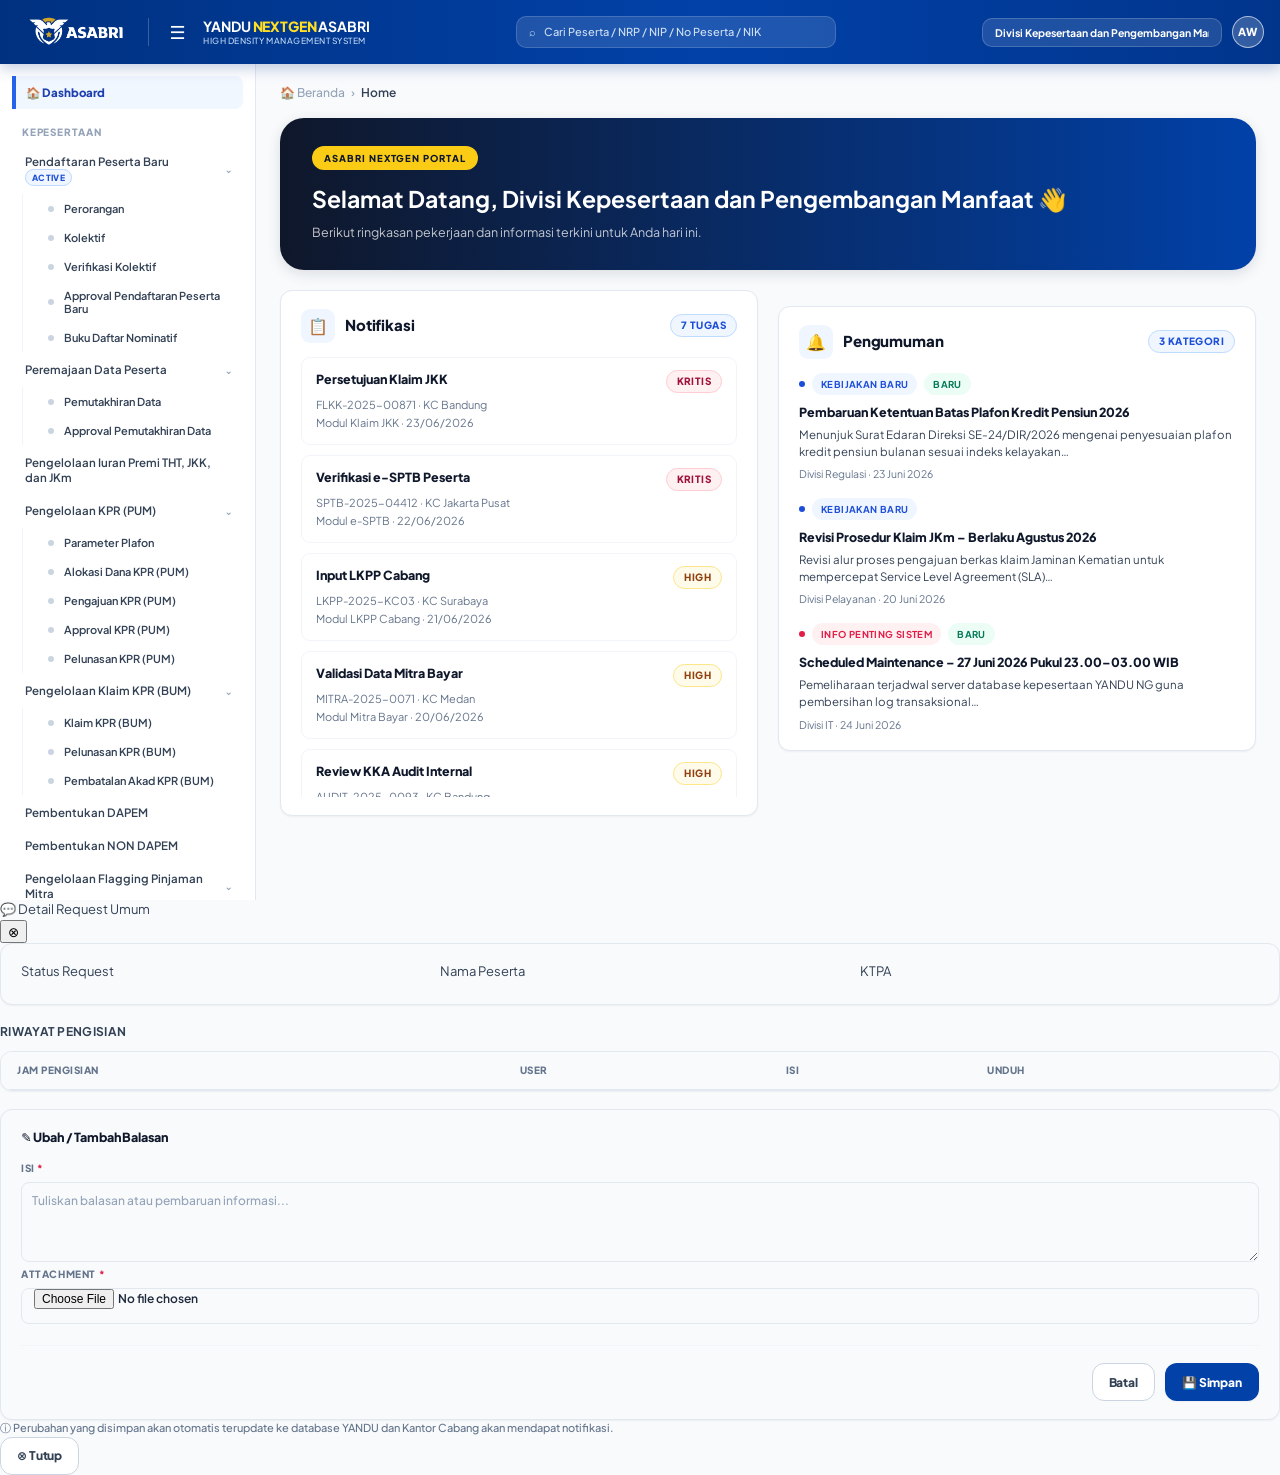
==== commit f4153719: "merge" ====
--- a/index.html
+++ b/index.html
@@ -13,11 +13,6 @@
 
   <!-- ============ SIDEBAR ============ -->
   <nav class="sidebar" id="sidebar" aria-label="Navigasi utama">
-    <div class="brand">
-      <div class="brand-mark">A</div>
-      <div class="brand-txt">ASABRI<small>YANDU NEXTGEN</small></div>
-    </div>
-
     <button class="nav-item" data-go="home">🏠 Dashboard</button>
 
     <div class="nav-group hot">KEPESERTAAN</div>
@@ -116,7 +111,12 @@
   <!-- ============ MAIN ============ -->
   <div class="main">
     <header class="topbar">
-      <button class="burger" id="burger" aria-label="Buka menu">☰</button>
+      <div class="brand">
+        <img class="brand-logo" src="logo-asabri-white.png" alt="Logo ASABRI">
+        <span class="brand-sep"></span>
+        <button class="burger" id="burger" aria-label="Sembunyikan / tampilkan sidebar">☰</button>
+        <div class="brand-txt">YANDU <b>NEXTGEN</b> ASABRI<small>HIGH DENSITY MANAGEMENT SYSTEM</small></div>
+      </div>
       <div class="topsearch"><span>⌕</span><span>Cari Peserta / NRP / NIP / No Peserta / NIK</span></div>
       <div class="topright">
         <select class="role-chip" id="top-role" aria-label="Pilih role">
@@ -133,9 +133,9 @@
       <section class="screen" id="s-home">
         <div class="crumb"><span>🏠 Beranda</span><span>›</span><b>Home</b></div>
 
-        <div style="background:linear-gradient(135deg,var(--navy),var(--navy-dark));border-radius:14px;padding:26px 28px;color:#fff;margin-bottom:20px">
-          <span style="display:inline-block;background:var(--gold);color:var(--navy);font-size:10px;font-weight:700;letter-spacing:.3px;padding:4px 10px;border-radius:5px;margin-bottom:12px">ASABRI NEXTGEN PORTAL</span>
-          <h1 style="font-size:23px;font-weight:700;margin:0 0 6px" id="home-greeting">Selamat Datang 👋</h1>
+        <div style="background:linear-gradient(90deg,#0f172a,var(--navy));border-radius:24px;padding:28px 32px;color:#fff;margin-bottom:20px;box-shadow:0 4px 14px rgba(15,23,42,.12)">
+          <span style="display:inline-block;background:#facc15;color:#0f172a;font-size:9.5px;font-weight:800;letter-spacing:.1em;text-transform:uppercase;padding:5px 12px;border-radius:999px;margin-bottom:12px">ASABRI NEXTGEN PORTAL</span>
+          <h1 style="font-size:23px;font-weight:700;margin:0 0 6px" id="home-greeting" style="font-size:26px;font-weight:800;letter-spacing:-.02em;margin:8px 0 6px">Selamat Datang 👋</h1>
           <div style="font-size:12.5px;color:rgba(255,255,255,.75)">Berikut ringkasan pekerjaan dan informasi terkini untuk Anda hari ini.</div>
         </div>
 
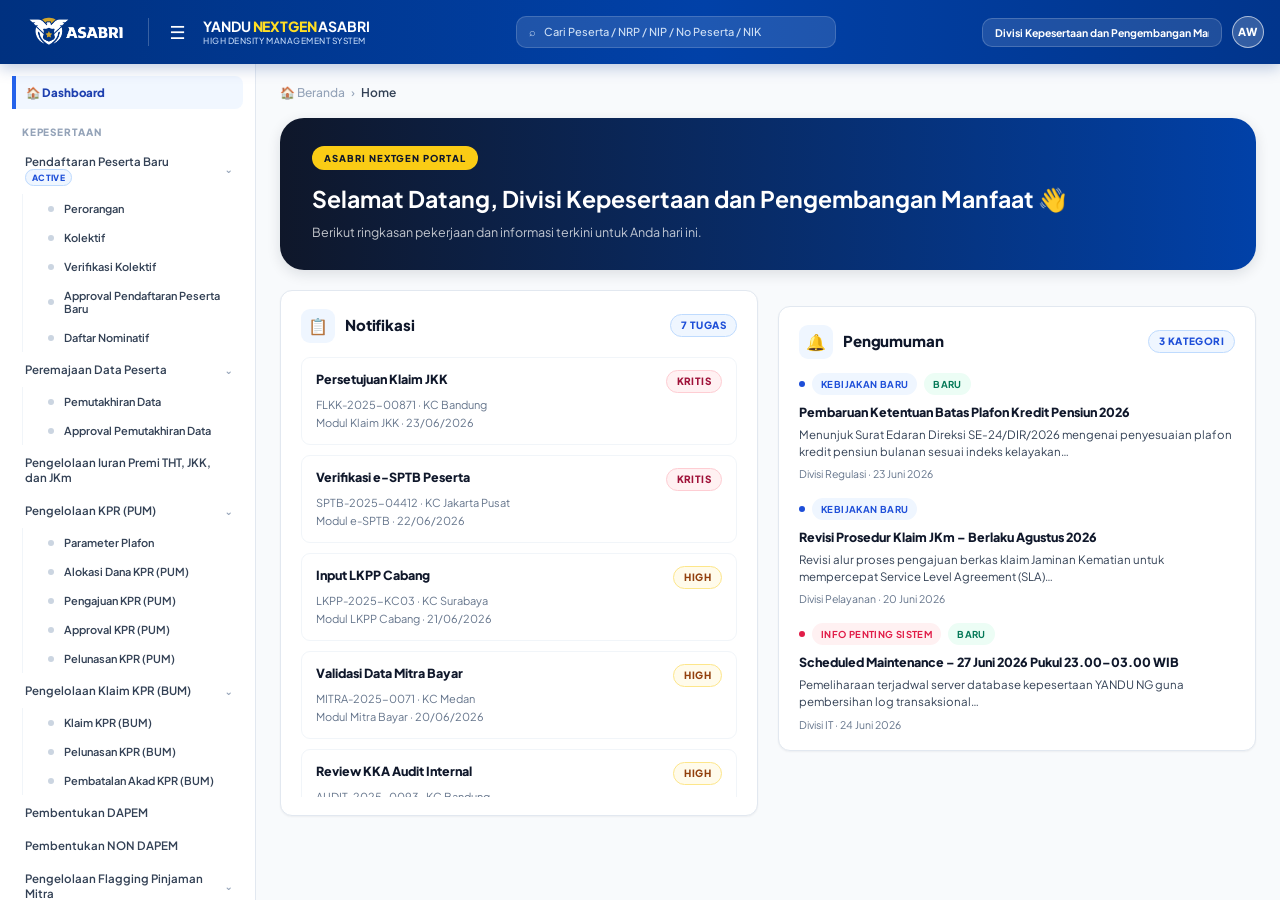
==== commit ad0e6534: "Add Request Umum, Klaim KPR (BUM), and Pemutakhiran Data overhaul; restore missing design-system CSS" ====
--- a/index.html
+++ b/index.html
@@ -25,7 +25,7 @@
       <button class="nav-item nav-child" data-go="pendaftaran-kolektif">Kolektif</button>
       <button class="nav-item nav-child" data-go="pendaftaran-verifikasi">Verifikasi Kolektif</button>
       <button class="nav-item nav-child" data-go="pendaftaran-approval">Approval Pendaftaran Peserta Baru</button>
-      <button class="nav-item nav-child" data-go="pendaftaran-nominatif">Buku Daftar Nominatif</button>
+      <button class="nav-item nav-child" data-go="pendaftaran-nominatif">Daftar Nominatif</button>
     </div>
 
     <button class="nav-item nav-parent" id="nav-peremajaan-data" aria-expanded="true">
@@ -208,7 +208,7 @@
               </div>
               <div class="field" style="margin-bottom:0">
                 <label class="fl caps">Nomor Agenda</label>
-                <input class="inp" id="pp-riwayat-f-agenda" placeholder="AG-...">
+                <input class="inp" id="pp-riwayat-f-agenda" placeholder="Nomor agenda…">
               </div>
               <div class="field" style="margin-bottom:0">
                 <label class="fl caps">Kesatuan Pengaju</label>
@@ -304,6 +304,7 @@
               <div class="field">
                 <label class="fl caps">Nomor Agenda</label>
                 <input class="inp" id="pp-nomor-agenda" placeholder="Diterbitkan otomatis oleh sistem" disabled>
+                <div class="hint">Format perorangan: <b>NO&nbsp;URUT/USERNAME</b> — kolektif diawali Nomor Surat Pengantar.</div>
               </div>
               <div class="field">
                 <label class="fl caps">Nomor Surat Pengantar</label>
@@ -557,7 +558,7 @@
               </div>
               <div class="field" style="margin-bottom:0">
                 <label class="fl caps">Nomor Agenda</label>
-                <input class="inp" id="upload-riwayat-f-agenda" placeholder="AG-...">
+                <input class="inp" id="upload-riwayat-f-agenda" placeholder="Nomor agenda…">
               </div>
               <div class="field" style="margin-bottom:0">
                 <label class="fl caps">Kesatuan Pengaju</label>
@@ -650,6 +651,7 @@
             <div class="field">
               <label class="fl caps">Nomor Agenda</label>
               <input class="inp" id="k-nomor-agenda" placeholder="Diterbitkan otomatis oleh sistem" disabled>
+              <div class="hint">Format: <b>NOMOR&nbsp;SURAT&nbsp;PENGANTAR/NO&nbsp;URUT/USERNAME</b>.</div>
             </div>
             <div class="field">
               <label class="fl caps">Nomor Surat Pengantar</label>
@@ -669,7 +671,10 @@
             <div style="font-size:26px;color:var(--slate);margin-bottom:8px">⬆</div>
             <div style="font-weight:600;margin-bottom:4px" id="up-title">Unggah file batch peserta</div>
             <div class="hint" style="margin:0 0 13px" id="up-sub">Format .xls / .csv sesuai template — maksimal 5.000 baris per batch</div>
-            <button class="btn btn-ghost btn-sm" id="btn-template">⤓ Unduh template</button>
+            <a class="btn btn-ghost btn-sm" id="btn-template"
+               href="Template%20Pendaftaran%20Peserta%20Kolektif.xlsx"
+               download="Template Pendaftaran Peserta Kolektif.xlsx">⤓ Unduh template</a>
+            <input type="file" accept=".xls,.xlsx,.csv" style="display:none" id="k-file-batch">
             <button class="btn btn-primary btn-sm" id="btn-upload">Unggah File</button>
           </div>
 
@@ -792,7 +797,7 @@
               </div>
               <div class="field" style="margin-bottom:0">
                 <label class="fl caps">Nomor Agenda</label>
-                <input class="inp" id="verif-f-agenda" placeholder="AG-...">
+                <input class="inp" id="verif-f-agenda" placeholder="Nomor agenda…">
               </div>
               <div class="field" style="margin-bottom:0">
                 <label class="fl caps">Kesatuan Pengaju</label>
@@ -855,6 +860,9 @@
               <div class="hint" id="verif-detail-sub" style="margin:2px 0 0"></div>
             </div>
           </div>
+
+          <div class="card" id="verif-detail-progress"></div>
+
           <div class="card">
             <div class="tbl-wrap">
               <table class="wide-table" id="tbl-verif-detail">
@@ -915,7 +923,7 @@
               </div>
               <div class="field" style="margin-bottom:0">
                 <label class="fl caps">Nomor Agenda</label>
-                <input class="inp" id="appr-f-agenda" placeholder="AG-...">
+                <input class="inp" id="appr-f-agenda" placeholder="Nomor agenda…">
               </div>
               <div class="field" style="margin-bottom:0">
                 <label class="fl caps">Status Pengajuan</label>
@@ -988,6 +996,8 @@
             </div>
           </div>
 
+          <div class="card" id="appr-a-progress"></div>
+
           <div class="form-2col">
             <div class="review-card">
               <div class="review-card-head" style="display:flex;justify-content:space-between;align-items:center;gap:10px">
@@ -1027,6 +1037,8 @@
             </div>
           </div>
 
+          <div class="card" id="appr-b-progress"></div>
+
           <div class="card">
             <div class="grid2">
               <div class="field" style="margin-bottom:0">
@@ -1035,7 +1047,7 @@
               </div>
               <div class="field" style="margin-bottom:0">
                 <label class="fl caps">Nomor Agenda</label>
-                <input class="inp" id="appr-b-f-agenda" placeholder="AG-...">
+                <input class="inp" id="appr-b-f-agenda" placeholder="Nomor agenda…">
               </div>
               <div class="field" style="margin-bottom:0">
                 <label class="fl caps">Kesatuan Pengaju</label>
@@ -1064,6 +1076,10 @@
                 <tbody id="appr-b-body"></tbody>
               </table>
             </div>
+            <div style="display:flex;justify-content:space-between;align-items:center;margin-top:10px;flex-wrap:wrap;gap:10px">
+              <div class="tbl-note" id="appr-b-count" style="margin:0"></div>
+              <div id="appr-b-pagination" style="display:flex;gap:4px"></div>
+            </div>
           </div>
 
           <div id="appr-b-actions" class="form-actions" style="justify-content:flex-end"></div>
@@ -1109,12 +1125,12 @@
         </div>
       </section>
 
-      <!-- ---------- PENDAFTARAN PESERTA BARU » BUKU DAFTAR NOMINATIF ---------- -->
+      <!-- ---------- PENDAFTARAN PESERTA BARU » DAFTAR NOMINATIF ---------- -->
       <section class="screen" id="s-pendaftaran-nominatif">
-        <div class="crumb"><span>Beranda</span><span>›</span><span>Kepesertaan</span><span>›</span><span>Pendaftaran Peserta Baru</span><span>›</span><b>Buku Daftar Nominatif</b></div>
+        <div class="crumb"><span>Beranda</span><span>›</span><span>Kepesertaan</span><span>›</span><span>Pendaftaran Peserta Baru</span><span>›</span><b>Daftar Nominatif</b></div>
         <div class="page-head" id="nominatif-page-head">
           <div>
-            <h1 class="page-title">Buku Daftar Nominatif — Kolektif</h1>
+            <h1 class="page-title">Daftar Nominatif — Kolektif</h1>
             <div class="page-sub">Halaman ini hanya menampilkan batch berstatus bersih — yang telah tervalidasi (approved).</div>
           </div>
         </div>
@@ -1129,7 +1145,7 @@
               </div>
               <div class="field" style="margin-bottom:0">
                 <label class="fl caps">Nomor Agenda</label>
-                <input class="inp" id="nominatif-f-agenda" placeholder="AG-...">
+                <input class="inp" id="nominatif-f-agenda" placeholder="Nomor agenda…">
               </div>
               <div class="field" style="margin-bottom:0">
                 <label class="fl caps">Kesatuan Pengaju</label>
@@ -3039,6 +3055,9 @@
               <div class="hint" id="pmd-riwayat-detail-sub" style="margin:2px 0 0"></div>
             </div>
           </div>
+
+          <div class="card" id="pmd-riwayat-detail-progress"></div>
+
           <div class="card">
             <div class="tbl-wrap">
               <table>
@@ -3071,30 +3090,23 @@
               <div style="flex:1.3;min-width:300px;display:flex;align-items:center;gap:12px;border-left:1px solid var(--line-soft);padding-left:26px">
                 <div style="width:38px;height:38px;border-radius:8px;background:var(--green-soft);display:flex;align-items:center;justify-content:center;font-size:17px;flex-shrink:0">📗</div>
                 <div style="flex:1;min-width:0">
-                  <div style="font-weight:600;font-size:13px" id="pmd-template-title">Template Data Keluarga Peserta</div>
+                  <div style="font-weight:600;font-size:13px" id="pmd-template-title"></div>
                   <div class="hint" style="margin:1px 0 0">Excel (.xlsx) — termasuk sheet petunjuk pengisian</div>
                 </div>
-                <button class="btn btn-ghost btn-sm" id="pmd-btn-template" style="flex-shrink:0">⤓ Unduh</button>
-              </div>
-            </div>
-          </div>
-
-          <div style="display:grid;grid-template-columns:1.6fr 1fr;gap:16px;margin-top:16px" class="pmd-grid">
-            <div class="card" style="display:flex;flex-direction:column;margin-top:0">
-              <div class="dropzone" id="pmd-dropzone">
-                <div style="font-size:26px;color:var(--slate);margin-bottom:10px">☁⬆</div>
-                <div style="font-weight:600;margin-bottom:4px" id="pmd-file-title">Tarik file ke sini atau klik untuk memilih</div>
-                <div class="hint" style="margin:0" id="pmd-file-sub">Format .xlsx, maksimal 5 MB</div>
-              </div>
-              <div style="margin-top:16px;display:flex;gap:10px">
-                <button class="btn btn-ghost" id="pmd-batal">← Kembali</button>
-                <button class="btn btn-primary" id="pmd-btn-validasi" disabled>✓ Validasi Berkas</button>
-              </div>
-            </div>
-
-            <div class="card" style="background:var(--blue-soft);border:1px solid #D7E6F5;margin-top:0">
-              <h2 class="card-title" style="font-size:11px;text-transform:uppercase;letter-spacing:.4px;color:var(--blue-ink);margin-bottom:14px">Langkah Pengisian</h2>
-              <ol class="numbered-list" id="pmd-langkah"></ol>
+                <a class="btn btn-ghost btn-sm" id="pmd-btn-template" style="flex-shrink:0" download>⤓ Unduh</a>
+              </div>
+            </div>
+          </div>
+
+          <div class="card" style="display:flex;flex-direction:column">
+            <div class="dropzone" id="pmd-dropzone">
+              <div style="font-size:26px;color:var(--slate);margin-bottom:10px">☁⬆</div>
+              <div style="font-weight:600;margin-bottom:4px" id="pmd-file-title">Tarik file ke sini atau klik untuk memilih</div>
+              <div class="hint" style="margin:0" id="pmd-file-sub">Format .xlsx, maksimal 5 MB</div>
+            </div>
+            <div style="margin-top:16px;display:flex;gap:10px">
+              <button class="btn btn-ghost" id="pmd-batal">← Kembali</button>
+              <button class="btn btn-primary" id="pmd-btn-validasi" disabled>✓ Validasi Berkas</button>
             </div>
           </div>
         </div>
@@ -3209,6 +3221,9 @@
               <div class="hint" id="pma-detail-sub" style="margin:2px 0 0"></div>
             </div>
           </div>
+
+          <div class="card" id="pma-detail-progress"></div>
+
           <div class="card">
             <div class="tbl-wrap">
               <table>
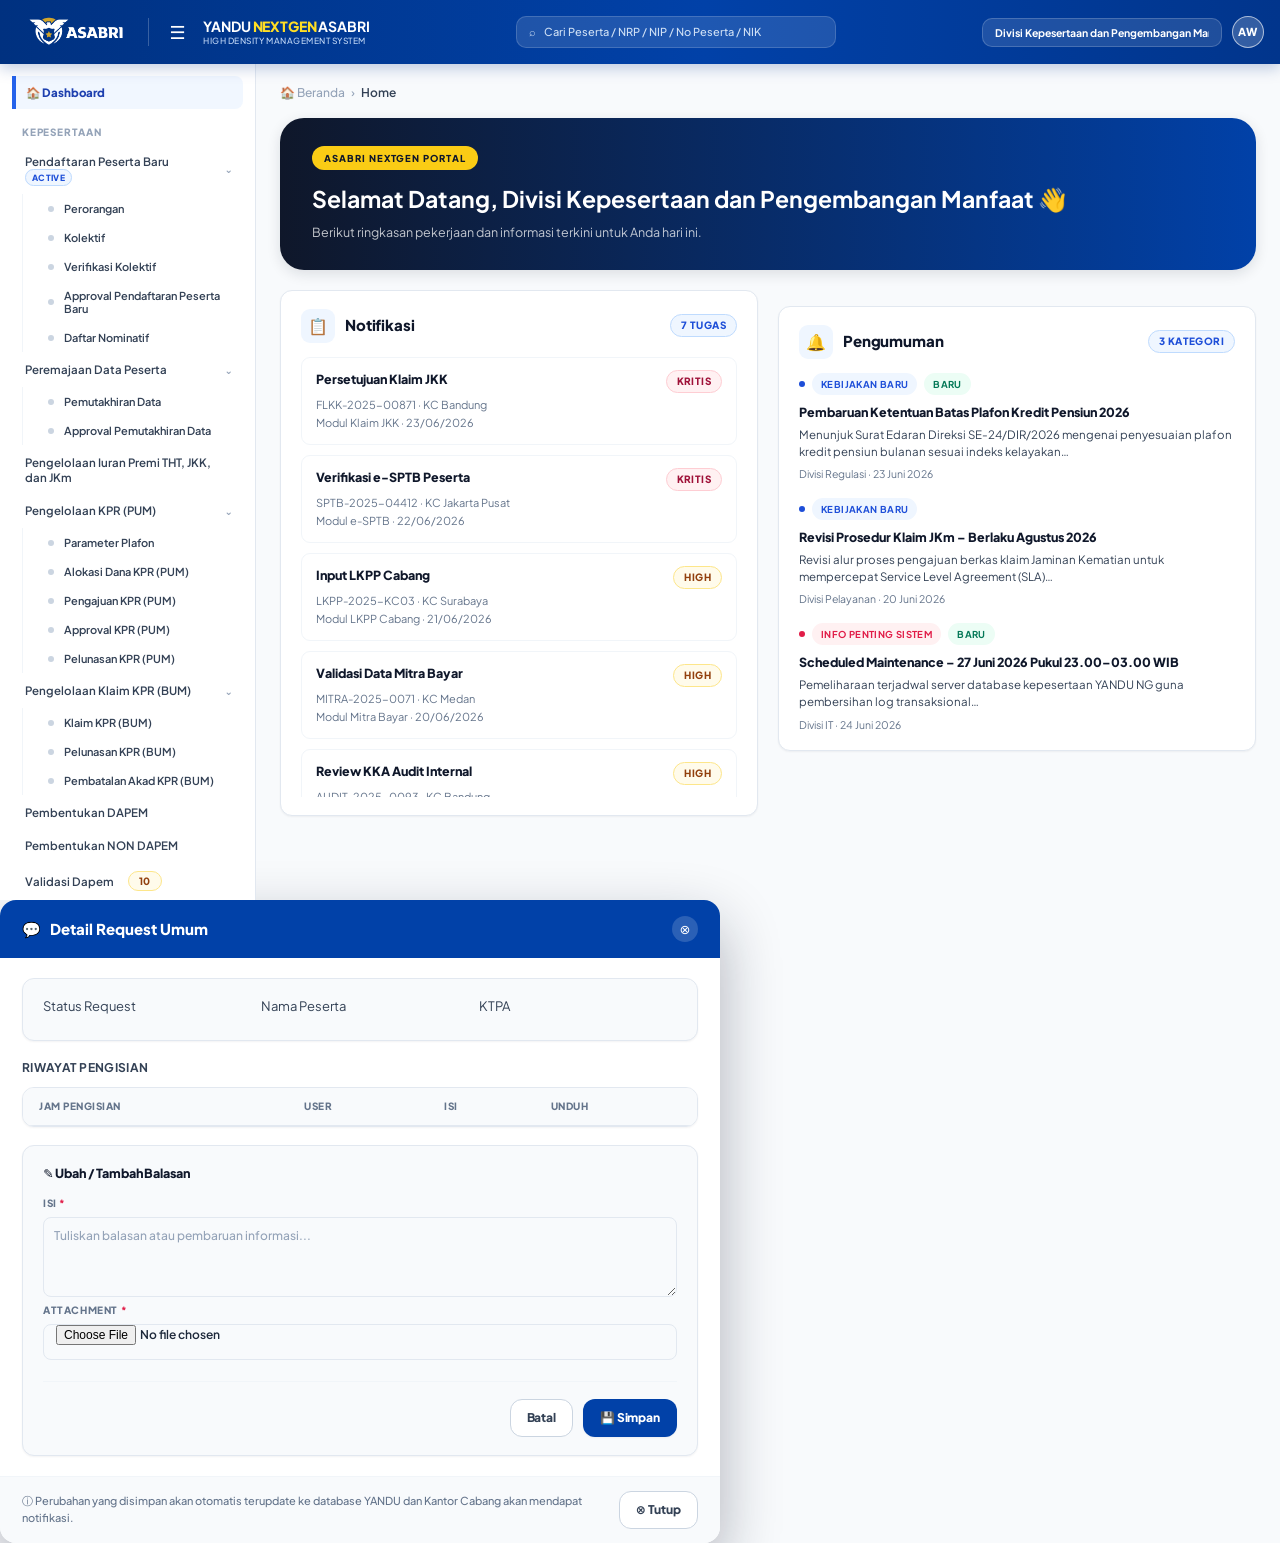
==== commit 19f57ea6: "Tambah modul Perdapeman: pembentukan DAPEM & NON DAPEM Delapan layar baru untuk alur pembentukan daf" ====
--- a/index.html
+++ b/index.html
@@ -60,6 +60,9 @@
 
     <button class="nav-item" data-go="dapem">Pembentukan DAPEM</button>
     <button class="nav-item" data-go="non-dapem">Pembentukan NON DAPEM</button>
+    <button class="nav-item" data-go="dapem-validasi">Validasi Dapem <span class="pill pill-warn" style="margin-left:6px">10</span></button>
+    <button class="nav-item" data-go="dapem-keuangan">Rekap III Dapem</button>
+    <button class="nav-item" data-go="non-dapem-keuangan">Rekap III Non Dapem</button>
 
     <button class="nav-item nav-parent" id="nav-flagging-mitra" aria-expanded="true">
       <span>Pengelolaan Flagging Pinjaman Mitra</span><span class="chevron">⌄</span>
@@ -1299,11 +1302,100 @@
         <div class="page-head">
           <div>
             <h1 class="page-title">Pembentukan DAPEM</h1>
-            <div class="page-sub">Pembentukan Daftar Pembayaran (DAPEM).</div>
-          </div>
-        </div>
-        <div class="card">
-          <div class="alert alert-info"><span>ⓘ</span><span>Halaman ini masih dalam pengembangan. Isinya akan menyusul sesuai referensi FSD.</span></div>
+            <div class="page-sub">Pembentukan Daftar Pembayaran (DAPEM) induk dan susulan per bulan bayar.</div>
+          </div>
+          <button class="btn btn-primary" id="dapem-baru">+ Mulai Periode Baru</button>
+        </div>
+
+        <div class="metrics m4" id="dapem-metrics"></div>
+
+        <div class="card">
+          <h3 class="card-title">Daftar Periode</h3>
+          <div class="toolbar">
+            <select class="inp" id="dapem-f-jenis" style="max-width:180px">
+              <option value="">Semua jenis</option>
+              <option>Induk</option>
+              <option>Susulan</option>
+            </select>
+            <select class="inp" id="dapem-f-status" style="max-width:180px">
+              <option value="">Semua status</option>
+              <option>Berjalan</option>
+              <option>Draft</option>
+              <option>Selesai</option>
+            </select>
+            <input class="inp" id="dapem-f-cari" placeholder="⌕ Cari bulan bayar…" style="max-width:220px">
+          </div>
+          <div class="tbl-wrap">
+            <table>
+              <thead>
+                <tr>
+                  <th>Bulan Bayar</th><th>Jenis</th><th>Tahap</th><th>Status</th>
+                  <th>Menunggu</th><th>Nopens</th><th>Bruto</th><th>Netto</th>
+                  <th>Temuan</th><th>Cut-off</th><th>Aksi</th>
+                </tr>
+              </thead>
+              <tbody id="dapem-body"></tbody>
+            </table>
+          </div>
+          <div class="tbl-note" id="dapem-note"></div>
+        </div>
+      </section>
+
+      <!-- ---------- RUANG KERJA PEMBENTUKAN DAPEM ---------- -->
+      <section class="screen" id="s-dapem-proses">
+        <div class="head-row">
+          <button class="link-back" data-go="dapem">‹ Daftar Periode</button>
+          <div class="head-divider"></div>
+          <div>
+            <h1 class="page-title" id="dp-judul">Pembentukan DAPEM</h1>
+            <div class="page-sub" id="dp-sub"></div>
+          </div>
+        </div>
+
+        <div id="dp-demo"></div>
+        <div id="dp-banner"></div>
+
+        <div class="review-card" style="margin-bottom:18px">
+          <div class="review-card-head">Parameter Run — dipakai seluruh tahap</div>
+          <div class="review-card-body">
+            <div class="grid3" id="dp-param"></div>
+          </div>
+        </div>
+
+        <div class="tabs" id="dp-tabs"></div>
+        <div id="dp-isi"></div>
+      </section>
+
+      <!-- ---------- TINJAU TEMUAN ---------- -->
+      <section class="screen" id="s-dapem-temuan">
+        <div class="head-row">
+          <button class="link-back" data-go="dapem-proses">‹ Kembali ke Tahap</button>
+          <div class="head-divider"></div>
+          <div>
+            <h1 class="page-title" id="dtm-judul">Temuan</h1>
+            <div class="page-sub" id="dtm-sub"></div>
+          </div>
+        </div>
+
+        <div class="alert alert-info" id="dtm-aturan"><span>ⓘ</span><span></span></div>
+
+        <div class="card">
+          <div class="toolbar">
+            <button class="btn btn-ghost btn-sm" id="dtm-all">Pilih semua</button>
+            <button class="btn btn-ghost btn-sm" id="dtm-none">Kosongkan pilihan</button>
+            <span class="tbl-note" style="margin:0" id="dtm-param"></span>
+          </div>
+          <div class="tbl-wrap">
+            <table>
+              <thead><tr id="dtm-head"></tr></thead>
+              <tbody id="dtm-body"></tbody>
+            </table>
+          </div>
+          <div class="tbl-note" id="dtm-note"></div>
+          <div class="form-actions">
+            <button class="btn btn-ghost" id="dtm-abaikan">Abaikan terpilih…</button>
+            <button class="btn btn-primary" id="dtm-terapkan">Terapkan perbaikan</button>
+          </div>
         </div>
       </section>
 
@@ -1313,11 +1405,269 @@
         <div class="page-head">
           <div>
             <h1 class="page-title">Pembentukan NON DAPEM</h1>
-            <div class="page-sub">Pembentukan Daftar Pembayaran di luar mekanisme DAPEM.</div>
-          </div>
-        </div>
-        <div class="card">
-          <div class="alert alert-info"><span>ⓘ</span><span>Halaman ini masih dalam pengembangan. Isinya akan menyusul sesuai referensi FSD.</span></div>
+            <div class="page-sub">Pembayaran di luar dapem: pensiun pertama, kekurangan pensiun, dan uang duka wafat.</div>
+          </div>
+          <div style="display:flex;gap:9px">
+            <button class="btn btn-ghost" id="nd-log">▤ Log Eksekusi</button>
+            <button class="btn btn-primary" data-go="non-dapem-data">▤ Daftar Peserta</button>
+          </div>
+        </div>
+
+        <div id="nd-demo"></div>
+        <div id="nd-banner"></div>
+
+        <div class="review-card" style="margin-bottom:18px">
+          <div class="review-card-head">Parameter Run — dipakai seluruh langkah</div>
+          <div class="review-card-body">
+            <div class="grid3" id="nd-param"></div>
+            <div class="tbl-note" style="text-align:left" id="nd-param-note"></div>
+          </div>
+        </div>
+
+        <div class="metrics m4" id="nd-metrics"></div>
+
+        <div id="nd-isi"></div>
+      </section>
+
+      <!-- ---------- TINJAU TEMUAN NON DAPEM ---------- -->
+      <section class="screen" id="s-non-dapem-temuan">
+        <div class="head-row">
+          <button class="link-back" data-go="non-dapem">‹ Kembali ke Pembentukan NON DAPEM</button>
+          <div class="head-divider"></div>
+          <div>
+            <h1 class="page-title" id="ndt-judul">Temuan</h1>
+            <div class="page-sub" id="ndt-sub"></div>
+          </div>
+        </div>
+
+        <div class="alert alert-info" id="ndt-aturan"><span>ⓘ</span><span></span></div>
+
+        <div class="card">
+          <div class="toolbar">
+            <button class="btn btn-ghost btn-sm" id="ndt-all">Pilih semua</button>
+            <button class="btn btn-ghost btn-sm" id="ndt-none">Kosongkan pilihan</button>
+            <span class="tbl-note" style="margin:0" id="ndt-param"></span>
+          </div>
+          <div class="tbl-wrap">
+            <table>
+              <thead><tr id="ndt-head"></tr></thead>
+              <tbody id="ndt-body"></tbody>
+            </table>
+          </div>
+          <div class="tbl-note" id="ndt-note"></div>
+          <div class="form-actions">
+            <button class="btn btn-ghost" id="ndt-abaikan">Abaikan terpilih…</button>
+            <button class="btn btn-primary" id="ndt-terapkan">Terapkan perbaikan</button>
+          </div>
+        </div>
+      </section>
+
+      <!-- ---------- DAFTAR PESERTA YANG MASUK NON DAPEM ---------- -->
+      <section class="screen" id="s-non-dapem-data">
+        <div class="head-row">
+          <button class="link-back" data-go="non-dapem">‹ Pembentukan NON DAPEM</button>
+          <div class="head-divider"></div>
+          <div>
+            <h1 class="page-title">Daftar Peserta NON DAPEM</h1>
+            <div class="page-sub" id="nn-sub"></div>
+          </div>
+          <div style="margin-left:auto">
+            <button class="btn btn-ghost" id="nn-export">⬇ Export Data</button>
+          </div>
+        </div>
+
+        <div class="metrics m4" id="nn-metrics"></div>
+
+        <div class="card">
+          <div class="toolbar">
+            <select class="inp" id="nn-f-jenis" style="max-width:230px">
+              <option value="">Semua jenis bayar</option>
+              <option value="10">10 — Pensiun Pertama</option>
+              <option value="11">11 — Kekurangan Pensiun</option>
+              <option value="12">12 — Uang Duka Wafat</option>
+            </select>
+            <select class="inp" id="nn-f-bank" style="max-width:230px"></select>
+            <select class="inp" id="nn-f-pph" style="max-width:200px">
+              <option value="">Semua potongan PPh</option>
+              <option value="ada">Ada potongan PPh</option>
+              <option value="nol">Tanpa potongan PPh</option>
+            </select>
+            <input class="inp" id="nn-f-cari" placeholder="⌕ Cari nopens, nama, atau NIK…" style="max-width:260px">
+            <button class="btn btn-ghost btn-sm" id="nn-reset">Bersihkan filter</button>
+          </div>
+          <div class="tbl-wrap">
+            <table class="wide-table">
+              <thead>
+                <tr>
+                  <th class="stick-l">Nopens</th><th>Nama</th><th>Jenis Bayar</th><th>NIK</th>
+                  <th>MAK</th><th>Kantor Bayar</th><th>Cabang</th><th>No. Rekening</th>
+                  <th>Pens. Pokok</th><th>Tunj. Istri</th><th>Tunj. Anak</th><th>Tunj. Beras</th>
+                  <th>Tunj. Lain</th><th>PPh 21</th><th>Pembulatan</th><th>Jml Bruto</th>
+                  <th>Jml Potongan</th><th>Jml Netto</th><th class="stick-r">Aksi</th>
+                </tr>
+              </thead>
+              <tbody id="nn-body"></tbody>
+            </table>
+          </div>
+            <div style="display:flex;justify-content:space-between;align-items:center;margin-top:10px;flex-wrap:wrap;gap:10px">
+              <div class="tbl-note" id="nn-note" style="margin:0"></div>
+              <div style="display:flex;align-items:center;gap:14px">
+                <div style="display:flex;align-items:center;gap:6px;font-size:11px;color:var(--muted)">
+                  Baris
+                  <select class="inp" id="nn-per" style="width:70px;height:30px;padding:0 6px;font-size:11px">
+                    <option selected>10</option><option>25</option><option>50</option><option>100</option>
+                  </select>
+                </div>
+                <div id="nn-pager" style="display:flex;gap:4px"></div>
+              </div>
+            </div>
+        </div>
+      </section>
+
+      <!-- ---------- REKAP III NON DAPEM — SISI KEUANGAN ---------- -->
+      <section class="screen" id="s-non-dapem-keuangan">
+        <div class="crumb"><span>Beranda</span><span>›</span><span>Kepesertaan</span><span>›</span><b>Rekap III Non Dapem</b></div>
+        <div class="page-head">
+          <div>
+            <h1 class="page-title">Rekap III Non Dapem</h1>
+            <div class="page-sub" id="ndk-sub">Rekapitulasi pembayaran di luar dapem per mata anggaran untuk dicetak Div. Keuangan.</div>
+          </div>
+          <button class="btn btn-primary" id="ndk-cetak" disabled>🖨 Cetak Rekap III</button>
+        </div>
+
+        <div id="ndk-banner"></div>
+        <div class="metrics m4" id="ndk-metrics"></div>
+
+        <div class="card">
+          <h3 class="card-title">Rekapitulasi per Mata Anggaran</h3>
+          <div class="tbl-wrap">
+            <table>
+              <thead>
+                <tr><th>MAK</th><th>Uraian</th><th>Jumlah Nopens</th><th>Bruto</th><th>Netto</th></tr>
+              </thead>
+              <tbody id="ndk-body"></tbody>
+              <tfoot><tr id="ndk-total"></tr></tfoot>
+            </table>
+          </div>
+          <div class="tbl-note">Angka mengikuti hasil perhitungan ulang setelah balikan Bagian Pajak. Jumlah nopens tidak dijumlahkan antar mata anggaran karena satu peserta dapat muncul pada beberapa mata anggaran.</div>
+        </div>
+      </section>
+
+      <!-- ---------- DAFTAR PESERTA YANG MASUK DAPEM (dari Daftar Periode) ---------- -->
+      <section class="screen" id="s-dapem-data">
+        <div class="head-row">
+          <button class="link-back" data-go="dapem">‹ Daftar Periode</button>
+          <div class="head-divider"></div>
+          <div>
+            <h1 class="page-title">Daftar Peserta DAPEM</h1>
+            <div class="page-sub" id="dd-sub"></div>
+          </div>
+          <div style="margin-left:auto">
+            <button class="btn btn-ghost" id="dd-export">⬇ Export Data</button>
+          </div>
+        </div>
+
+        <div class="metrics m4" id="dd-metrics"></div>
+
+        <div class="card">
+          <div class="toolbar">
+            <select class="inp" id="dd-f-jiwa" style="max-width:190px"></select>
+            <select class="inp" id="dd-f-bank" style="max-width:230px"></select>
+            <select class="inp" id="dd-f-oten" style="max-width:190px">
+              <option value="">Semua kode otentikasi</option>
+              <option value="31">31 — bayar langsung</option>
+              <option value="00">00 — dijamin</option>
+            </select>
+            <input class="inp" id="dd-f-cari" placeholder="⌕ Cari nopens, nama, atau NIK…" style="max-width:260px">
+            <button class="btn btn-ghost btn-sm" id="dd-reset">Bersihkan filter</button>
+          </div>
+          <div class="tbl-wrap">
+            <table class="wide-table">
+              <thead>
+                <tr>
+                  <th class="stick-l">Nopens</th><th>Nama</th><th>Kode Jiwa</th><th>NIK</th>
+                  <th>MAK</th><th>Kantor Bayar</th><th>Cabang</th><th>No. Rekening</th>
+                  <th>Pens. Pokok</th><th>Tunj. Istri</th><th>Tunj. Anak</th><th>Tunj. Beras</th>
+                  <th>Tunj. Lain</th><th>Pembulatan</th><th>Jml Bruto</th><th>Jml Potongan</th>
+                  <th>Jml Netto</th><th>OTEN</th><th class="stick-r">Aksi</th>
+                </tr>
+              </thead>
+              <tbody id="dd-body"></tbody>
+            </table>
+          </div>
+            <div style="display:flex;justify-content:space-between;align-items:center;margin-top:10px;flex-wrap:wrap;gap:10px">
+              <div class="tbl-note" id="dd-note" style="margin:0"></div>
+              <div style="display:flex;align-items:center;gap:14px">
+                <div style="display:flex;align-items:center;gap:6px;font-size:11px;color:var(--muted)">
+                  Baris
+                  <select class="inp" id="dd-per" style="width:70px;height:30px;padding:0 6px;font-size:11px">
+                    <option selected>10</option><option>25</option><option>50</option><option>100</option>
+                  </select>
+                </div>
+                <div id="dd-pager" style="display:flex;gap:4px"></div>
+              </div>
+            </div>
+        </div>
+      </section>
+
+      <!-- ---------- VALIDASI DAPEM — SISI DIV. KEPESERTAAN ---------- -->
+      <section class="screen" id="s-dapem-validasi">
+        <div class="crumb"><span>Beranda</span><span>›</span><span>Kepesertaan</span><span>›</span><b>Validasi Dapem</b></div>
+        <div class="page-head">
+          <div>
+            <h1 class="page-title">Validasi Dapem</h1>
+            <div class="page-sub" id="dv-sub">Pemeriksaan calon dapem oleh Div. Kepesertaan sebelum diproses lebih lanjut.</div>
+          </div>
+        </div>
+
+        <div id="dv-banner"></div>
+        <div class="metrics m3" id="dv-metrics"></div>
+        <div class="alert alert-info" id="dv-pengantar"><span>ⓘ</span><span></span></div>
+
+        <div id="dv-isi"></div>
+
+        <div class="card">
+          <div class="head-row" style="margin-bottom:0">
+            <div>
+              <h3 class="card-title" style="margin:0">Kirim Hasil Validasi</h3>
+              <div class="page-sub" id="dv-progres"></div>
+            </div>
+            <div style="margin-left:auto;display:flex;gap:9px">
+              <button class="btn btn-ghost" id="dv-simpan">Simpan Sementara</button>
+              <button class="btn btn-primary" id="dv-kirim" disabled>Kirim ke TI Manajemen Data</button>
+            </div>
+          </div>
+        </div>
+      </section>
+      <!-- ---------- REKAP III DAPEM — SISI KEUANGAN ---------- -->
+      <section class="screen" id="s-dapem-keuangan">
+        <div class="crumb"><span>Beranda</span><span>›</span><span>Kepesertaan</span><span>›</span><b>Rekap III Dapem</b></div>
+        <div class="page-head">
+          <div>
+            <h1 class="page-title">Rekap III Dapem</h1>
+            <div class="page-sub" id="dk-sub">Rekapitulasi belanja pensiun per mata anggaran untuk dicetak Div. Keuangan.</div>
+          </div>
+          <div style="display:flex;gap:9px">
+            <button class="btn btn-ghost" id="dk-export" disabled>⬇ Export Rekap III</button>
+            <button class="btn btn-primary" id="dk-cetak" disabled>🖨 Cetak Rekap III</button>
+          </div>
+        </div>
+
+        <div id="dk-banner"></div>
+        <div class="metrics m4" id="dk-metrics"></div>
+
+        <div class="card">
+          <h3 class="card-title">Rekapitulasi per Mata Anggaran</h3>
+          <div class="tbl-wrap">
+            <table>
+              <thead>
+                <tr><th>MAK</th><th>Uraian</th><th>Jumlah Nopens</th><th>Bruto</th><th>Netto</th></tr>
+              </thead>
+              <tbody id="dk-body"></tbody>
+              <tfoot><tr id="dk-total"></tr></tfoot>
+            </table>
+          </div>
+          <div class="tbl-note">Angka mengikuti data dapem yang sudah diunggah ke tabel pembayaran. Jumlah nopens tidak dijumlahkan antar mata anggaran karena satu peserta dapat muncul pada beberapa mata anggaran.</div>
         </div>
       </section>
 
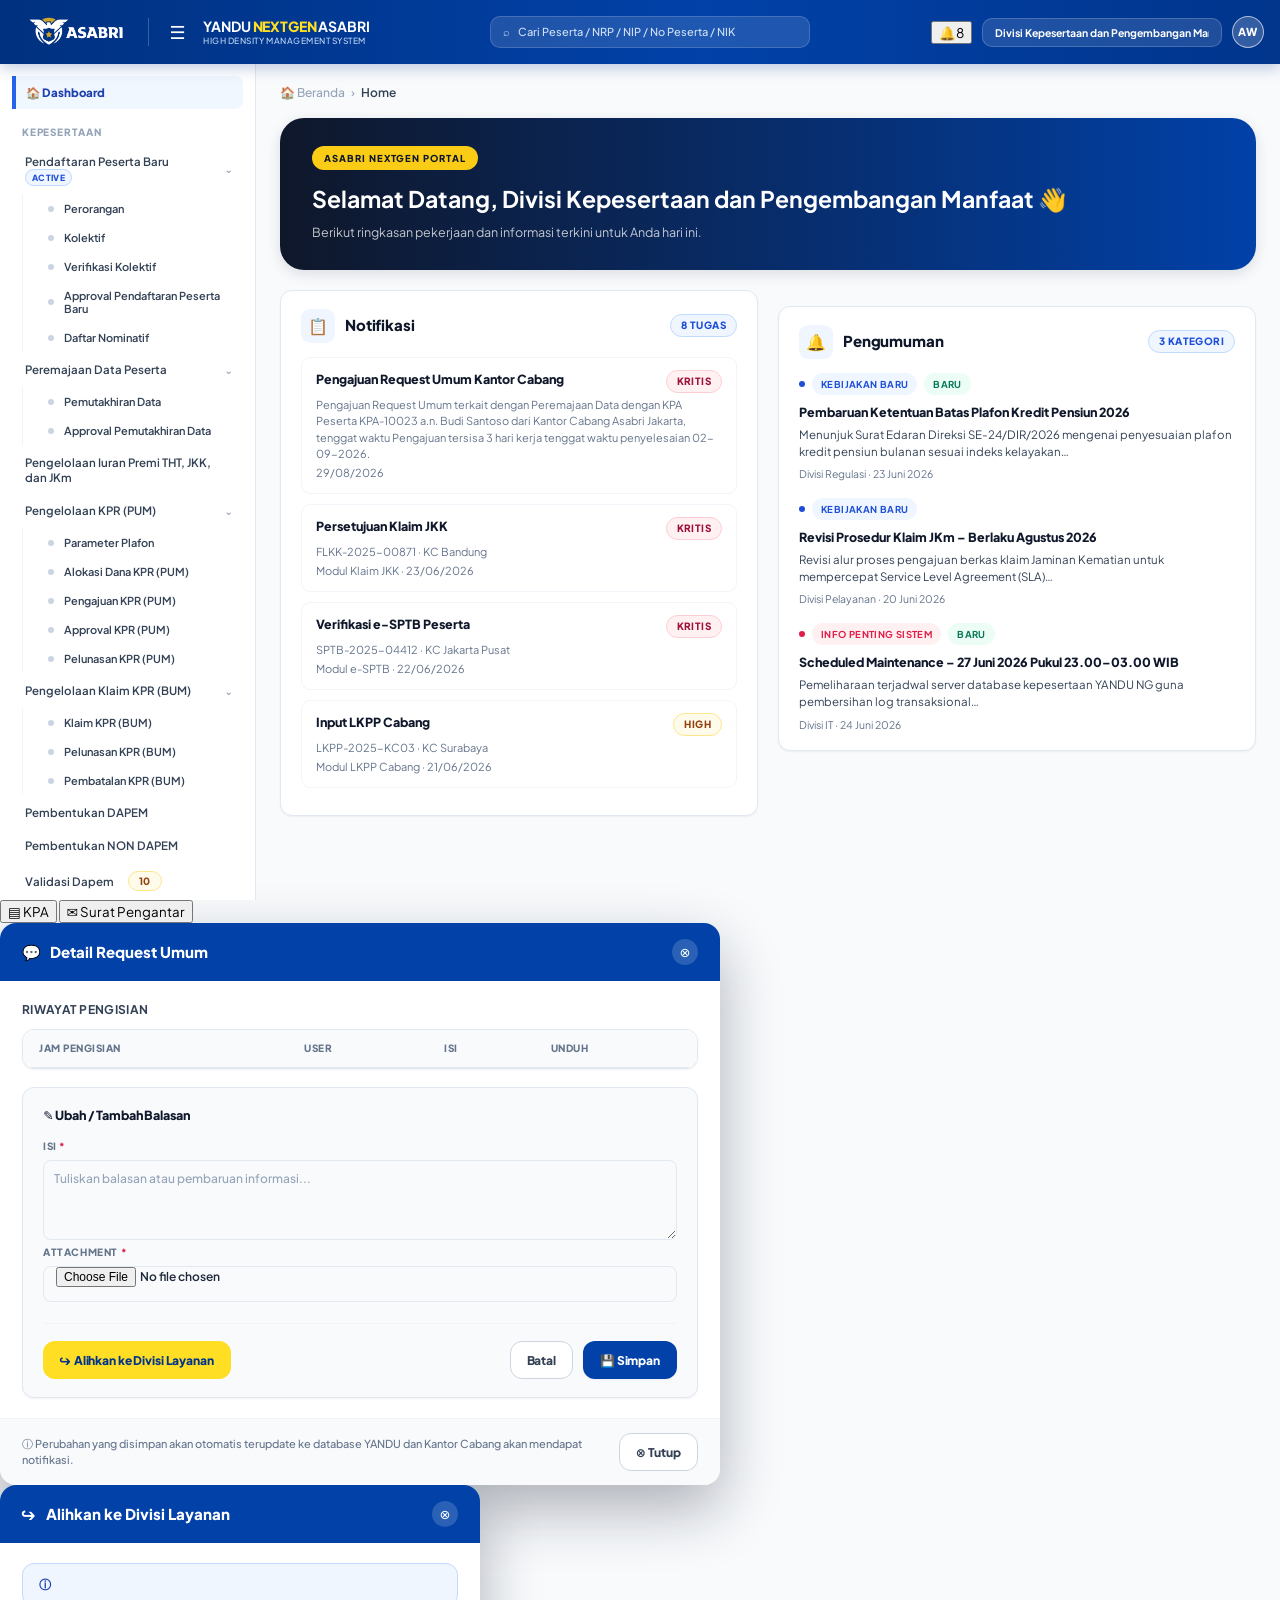
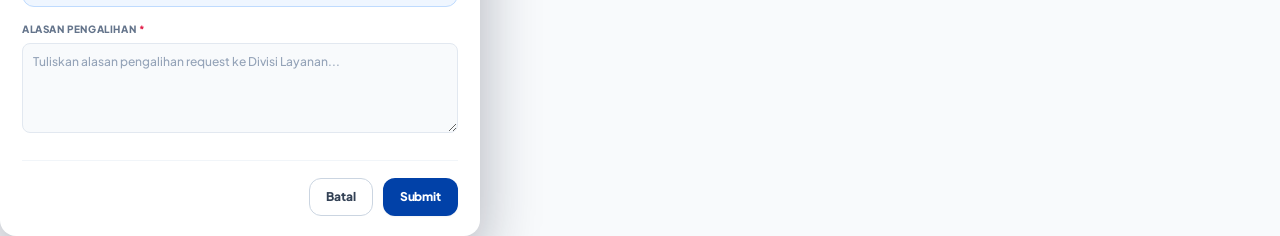
==== commit ac55b0be: "Add notification bell and popover styles, enhance input field behavior, and implement KPA card layou" ====
--- a/index.html
+++ b/index.html
@@ -55,7 +55,7 @@
     <div class="nav-children" id="nav-klaim-bum-children">
       <button class="nav-item nav-child" data-go="bum">Klaim KPR (BUM)</button>
       <button class="nav-item nav-child" data-go="bum-pelunasan">Pelunasan KPR (BUM)</button>
-      <button class="nav-item nav-child" data-go="bum-pembatalan">Pembatalan Akad KPR (BUM)</button>
+      <button class="nav-item nav-child" data-go="bum-pembatalan">Pembatalan KPR (BUM)</button>
     </div>
 
     <button class="nav-item" data-go="dapem">Pembentukan DAPEM</button>
@@ -64,49 +64,20 @@
     <button class="nav-item" data-go="dapem-keuangan">Rekap III Dapem</button>
     <button class="nav-item" data-go="non-dapem-keuangan">Rekap III Non Dapem</button>
 
-    <button class="nav-item nav-parent" id="nav-flagging-mitra" aria-expanded="true">
-      <span>Pengelolaan Flagging Pinjaman Mitra</span><span class="chevron">⌄</span>
-    </button>
-    <div class="nav-children" id="nav-flagging-mitra-children">
-      <button class="nav-item nav-child" data-go="flagging-pensiunan">Pensiunan</button>
-
-      <button class="nav-item nav-parent nav-child" id="nav-flagging-cb" aria-expanded="true">
-        <span>Check dan Booking <span class="tag">New</span></span><span class="chevron">⌄</span>
-      </button>
-      <div class="nav-children" id="nav-flagging-cb-children">
-        <button class="nav-item nav-child" data-go="flagging-cb-individu">Individu</button>
-        <button class="nav-item nav-child" data-go="flagging-cb-kolektif">Kolektif</button>
-      </div>
-
-      <button class="nav-item nav-parent nav-child" id="nav-flagging-pinjaman" aria-expanded="true">
-        <span>Pinjaman</span><span class="chevron">⌄</span>
-      </button>
-      <div class="nav-children" id="nav-flagging-pinjaman-children">
-        <button class="nav-item nav-child" data-go="flagging-pinjaman-pengajuan">Pengajuan</button>
-        <button class="nav-item nav-child" data-go="flagging-pinjaman-persetujuan">Persetujuan</button>
-        <button class="nav-item nav-child" data-go="flagging-pinjaman-flagging">Flagging</button>
-        <button class="nav-item nav-child" data-go="flagging-pinjaman-takeover">Take Over</button>
-        <button class="nav-item nav-child" data-go="flagging-pinjaman-topup">Top Up</button>
-        <button class="nav-item nav-child" data-go="flagging-pinjaman-penagihan">Penagihan</button>
-      </div>
-
-      <button class="nav-item nav-parent nav-child" id="nav-flagging-laporan" aria-expanded="true">
-        <span>Laporan</span><span class="chevron">⌄</span>
-      </button>
-      <div class="nav-children" id="nav-flagging-laporan-children">
-        <button class="nav-item nav-child" data-go="flagging-laporan-tagihan">Laporan Tagihan</button>
-        <button class="nav-item nav-child" data-go="flagging-laporan-booking">Laporan Booking</button>
-        <button class="nav-item nav-child" data-go="flagging-laporan-periode">Laporan Per Periode</button>
-        <button class="nav-item nav-child" data-go="flagging-laporan-takeover">Laporan Take Over</button>
-      </div>
-
-      <button class="nav-item nav-child" data-go="flagging-parameter-tarif">Parameter Penetapan Tarif</button>
-    </div>
-
     <button class="nav-item" data-go="sptb">Pengelolaan Surat Pernyataan Tanda Bukti Diri (SPTB)</button>
     <button class="nav-item" data-go="e-dosir">Manajemen Dokumen Peserta (E-Dosir)</button>
     <button class="nav-item" data-go="request-umum">Pengelolaan Request Umum</button>
     <button class="nav-item" data-go="alih-status">Pengelolaan Alih Status Peserta</button>
+    <button class="nav-item nav-parent" id="nav-referensi" aria-expanded="true">
+      <span>Pengelolaan Referensi Data Kepesertaan</span><span class="chevron">⌄</span>
+    </button>
+    <div class="nav-children" id="nav-referensi-children">
+      <button class="nav-item nav-child" data-go="unor">Unit Organisasi (UNOR) <span class="tag">New</span></button>
+      <button class="nav-item nav-child" data-go="ref-kolektif">Kolektif <span class="tag">New</span></button>
+      <button class="nav-item nav-child" data-go="status-peserta">Status Peserta <span class="tag">New</span></button>
+      <button class="nav-item nav-child" data-go="batas-usia-pensiun">Batas Usia Pensiun <span class="tag">New</span></button>
+    </div>
+    <button class="nav-item" data-go="spp">SPP Data Peserta</button>
     <button class="nav-item" data-go="data-peserta">Pengelolaan Data Peserta</button>
 
   </nav>
@@ -122,8 +93,23 @@
       </div>
       <div class="topsearch"><span>⌕</span><span>Cari Peserta / NRP / NIP / No Peserta / NIK</span></div>
       <div class="topright">
+        <div class="notif-wrap">
+          <button class="topbell" id="top-bell" aria-label="Notifikasi" aria-haspopup="true" aria-expanded="false">
+            🔔<span class="topbell-badge" id="top-bell-count">0</span>
+          </button>
+          <div class="notif-pop" id="top-notif" hidden>
+            <div class="notif-pop-head">
+              <span>Notifikasi</span>
+              <span class="pill pill-info" id="top-notif-count"></span>
+            </div>
+            <div class="notif-pop-list" id="top-notif-list"></div>
+            <button class="notif-pop-foot" id="top-notif-all">Lihat semua di Beranda</button>
+          </div>
+        </div>
         <select class="role-chip" id="top-role" aria-label="Pilih role">
           <option>Divisi Kepesertaan dan Pengembangan Manfaat</option>
+          <option>Divisi Layanan</option>
+          <option>Kantor Cabang</option>
           <option>PIC UNOR/Kesatuan</option>
         </select>
         <div class="avatar" id="top-avatar"></div>
@@ -1133,7 +1119,7 @@
         <div class="crumb"><span>Beranda</span><span>›</span><span>Kepesertaan</span><span>›</span><span>Pendaftaran Peserta Baru</span><span>›</span><b>Daftar Nominatif</b></div>
         <div class="page-head" id="nominatif-page-head">
           <div>
-            <h1 class="page-title">Daftar Nominatif — Kolektif</h1>
+            <h1 class="page-title">Daftar Nominatif</h1>
             <div class="page-sub">Halaman ini hanya menampilkan batch berstatus bersih — yang telah tervalidasi (approved).</div>
           </div>
         </div>
@@ -1220,6 +1206,23 @@
             </div>
           </div>
         </div>
+
+        <!-- ===== Pratinjau Cetak KPA ===== -->
+        <div id="nominatif-kpa-view" style="display:none">
+          <div class="page-head no-print">
+            <div>
+              <h1 class="page-title">Pratinjau Cetak KPA</h1>
+              <div class="page-sub" id="nominatif-kpa-sub"></div>
+            </div>
+            <div class="form-actions" style="border-top:0;padding:0;margin:0">
+              <button class="btn btn-ghost" id="nominatif-kpa-kembali">← Kembali</button>
+              <button class="btn btn-primary" id="nominatif-kpa-cetak">🖶 Cetak PDF</button>
+            </div>
+          </div>
+          <div class="card print-area">
+            <div class="kpa-grid" id="nominatif-kpa-grid"></div>
+          </div>
+        </div>
       </section>
 
       <!-- ---------- PENGELOLAAN IURAN PREMI THT, JKK, DAN JKM ---------- -->
@@ -1274,25 +1277,242 @@
         <div class="page-head">
           <div>
             <h1 class="page-title">Pelunasan KPR (BUM)</h1>
-            <div class="page-sub">Persetujuan pelunasan KPR program BUM.</div>
-          </div>
-        </div>
+            <div class="page-sub">Daftar pelunasan pinjaman KPR Bantuan Uang Muka (BUM) peserta ASABRI.</div>
+          </div>
+        </div>
+
         <div class="card">
-          <div class="alert alert-info"><span>ⓘ</span><span>Halaman ini masih dalam pengembangan. Isinya akan menyusul sesuai referensi FSD.</span></div>
+          <div class="grid4">
+            <div class="field" style="margin-bottom:0">
+              <label class="fl caps">Dari Tanggal SP</label>
+              <input class="inp" type="date" id="bpl-f-dari">
+            </div>
+            <div class="field" style="margin-bottom:0">
+              <label class="fl caps">Sampai Tanggal SP</label>
+              <input class="inp" type="date" id="bpl-f-sampai">
+            </div>
+            <div class="field" style="margin-bottom:0">
+              <label class="fl caps">Kantor Cabang Asabri</label>
+              <input class="inp" id="bpl-f-cabang" placeholder="Cari kantor cabang...">
+            </div>
+            <div class="field" style="margin-bottom:0">
+              <label class="fl caps">NRP/NIP</label>
+              <input class="inp" id="bpl-f-nrp" placeholder="Cari NRP/NIP...">
+            </div>
+            <div class="field" style="margin-bottom:0">
+              <label class="fl caps">Nama</label>
+              <input class="inp" id="bpl-f-nama" placeholder="Cari nama peserta...">
+            </div>
+            <div class="field" style="margin-bottom:0">
+              <label class="fl caps">Jenis Potongan/Keterangan</label>
+              <select class="inp" id="bpl-f-potongan">
+                <option value="all">Semua</option>
+                <option value="Tabungan Asuransi">Tabungan Asuransi</option>
+              </select>
+            </div>
+            <div class="field" style="margin-bottom:0">
+              <label class="fl caps">Jenis Hutang</label>
+              <select class="inp" id="bpl-f-jenis">
+                <option value="all">Semua</option>
+                <option value="Program Reguler">Program Reguler</option>
+                <option value="Program Khusus">Program Khusus</option>
+              </select>
+            </div>
+          </div>
+          <div class="form-actions" style="border-top:0;padding-top:0">
+            <button class="btn btn-primary" id="bpl-cari">⌕ Cari</button>
+          </div>
+        </div>
+
+        <div class="card">
+          <div class="toolbar" style="justify-content:flex-end">
+            <button class="btn btn-ghost btn-sm" id="bpl-export-excel">▤ Export Excel</button>
+            <button class="btn btn-primary" id="bpl-unggah-btn">⬆ Unggah Data Pelunasan Pinjaman KPR (BUM)</button>
+          </div>
+          <div class="tbl-wrap">
+            <table class="wide-table">
+              <thead><tr>
+                <th class="stick-l">No</th><th>KPA</th><th>NRP/NIP</th><th>Nama</th><th>TMT</th><th>No Pinjaman</th>
+                <th>Jenis Potongan/Keterangan</th><th>Jenis Hutang</th><th>Jumlah</th><th>Sisa Hutang</th>
+                <th>Bruto</th><th>Nominal</th><th>Kantor Cabang</th><th>Tanggal SP</th><th>Tanggal DPS</th>
+                <th>Tanggal Periode</th><th class="stick-r">Aksi</th>
+              </tr></thead>
+              <tbody id="bpl-body"></tbody>
+            </table>
+          </div>
+          <div style="display:flex;justify-content:space-between;align-items:center;margin-top:10px;flex-wrap:wrap;gap:10px">
+            <div class="tbl-note" id="bpl-count" style="margin:0"></div>
+            <div style="display:flex;align-items:center;gap:14px">
+              <div style="display:flex;align-items:center;gap:6px;font-size:11px;color:var(--muted)">
+                Baris
+                <select class="inp" id="bpl-page-size" style="width:64px;height:30px;padding:0 6px;font-size:11px">
+                  <option>10</option><option selected>20</option><option>50</option>
+                </select>
+              </div>
+              <div id="bpl-pagination" style="display:flex;gap:4px"></div>
+            </div>
+          </div>
         </div>
       </section>
 
-      <!-- ---------- PENGELOLAAN KLAIM KPR (BUM) » PEMBATALAN AKAD ---------- -->
+      <!-- ---------- DETAIL PELUNASAN KPR (BUM) ---------- -->
+      <section class="screen" id="s-bum-pelunasan-detail">
+        <div class="head-row">
+          <button class="link-back" id="bpld-kembali-atas">← Kembali</button>
+          <div class="head-divider"></div>
+          <div>
+            <h1 class="page-title">Detail Pelunasan KPR (BUM)</h1>
+            <div class="crumb" style="margin:3px 0 0">
+              <span>Beranda</span><span>›</span><span>Kepesertaan</span><span>›</span><span>Pengelolaan Klaim KPR (BUM)</span><span>›</span><span>Pelunasan KPR (BUM)</span><span>›</span><span>Detail</span>
+            </div>
+          </div>
+        </div>
+
+        <div class="card">
+          <div style="display:flex;justify-content:space-between;align-items:flex-start;gap:12px;flex-wrap:wrap">
+            <div>
+              <h2 class="card-title" style="margin-bottom:2px" id="bpld-title">—</h2>
+              <div class="hint" style="margin:0" id="bpld-sub"></div>
+            </div>
+            <span class="pill pill-ok" id="bpld-jenis">—</span>
+          </div>
+
+          <div id="bpld-body" style="margin-top:18px"></div>
+
+          <div class="form-actions split">
+            <button class="btn btn-ghost" id="bpld-kembali">← Kembali ke Daftar</button>
+            <button class="btn btn-info" id="bpld-upload">⬆ Upload Bukti Angsuran</button>
+          </div>
+        </div>
+      </section>
+
+      <!-- ---------- PENGELOLAAN KLAIM KPR (BUM) » PEMBATALAN ---------- -->
       <section class="screen" id="s-bum-pembatalan">
-        <div class="crumb"><span>Beranda</span><span>›</span><span>Kepesertaan</span><span>›</span><span>Pengelolaan Klaim KPR (BUM)</span><span>›</span><b>Pembatalan Akad KPR (BUM)</b></div>
+        <div class="crumb"><span>Beranda</span><span>›</span><span>Kepesertaan</span><span>›</span><span>Pengelolaan Klaim KPR (BUM)</span><span>›</span><b>Pembatalan KPR (BUM)</b></div>
         <div class="page-head">
           <div>
-            <h1 class="page-title">Pembatalan Akad KPR (BUM)</h1>
-            <div class="page-sub">Pembatalan akad KPR program BUM yang batal/gagal proses.</div>
-          </div>
-        </div>
+            <h1 class="page-title">Pembatalan KPR (BUM)</h1>
+            <div class="page-sub">Perekaman surat pembatalan BUM KPR dari YPPSDP serta penarikan data pembatalan peserta.</div>
+          </div>
+        </div>
+
         <div class="card">
-          <div class="alert alert-info"><span>ⓘ</span><span>Halaman ini masih dalam pengembangan. Isinya akan menyusul sesuai referensi FSD.</span></div>
+          <h3 class="card-title">Filter</h3>
+          <div class="grid4">
+            <div class="field" style="margin-bottom:0">
+              <label class="fl caps">Dari Tanggal Surat Pembatalan</label>
+              <input class="inp" type="date" id="bpb-f-dari">
+            </div>
+            <div class="field" style="margin-bottom:0">
+              <label class="fl caps">Sampai Tanggal Surat Pembatalan</label>
+              <input class="inp" type="date" id="bpb-f-sampai">
+            </div>
+            <div class="field" style="margin-bottom:0">
+              <label class="fl caps">Kantor Cabang Asabri</label>
+              <input class="inp" id="bpb-f-cabang" placeholder="Cari kantor cabang...">
+            </div>
+            <div class="field" style="margin-bottom:0">
+              <label class="fl caps">Nomor KTPA</label>
+              <input class="inp" id="bpb-f-ktpa" placeholder="Cari nomor KTPA...">
+            </div>
+            <div class="field" style="margin-bottom:0">
+              <label class="fl caps">NRP/NIP</label>
+              <input class="inp" id="bpb-f-nrp" placeholder="Cari NRP/NIP...">
+            </div>
+            <div class="field" style="margin-bottom:0">
+              <label class="fl caps">Nama</label>
+              <input class="inp" id="bpb-f-nama" placeholder="Cari nama peserta...">
+            </div>
+            <div class="field" style="margin-bottom:0">
+              <label class="fl caps">Status Peserta</label>
+              <select class="inp" id="bpb-f-peserta">
+                <option value="all">Semua</option>
+                <option>Aktif</option>
+                <option>Pensiun</option>
+              </select>
+            </div>
+            <div class="field" style="margin-bottom:0">
+              <label class="fl caps">Status Keterangan Pembatalan</label>
+              <select class="inp" id="bpb-f-keterangan"><option value="all">Semua</option></select>
+            </div>
+            <div class="field" style="margin-bottom:0">
+              <label class="fl caps">Status Proses</label>
+              <select class="inp" id="bpb-f-status">
+                <option value="all">Semua</option>
+                <option>Tercatat</option>
+                <option>Menunggu SP</option>
+                <option>Selesai</option>
+              </select>
+            </div>
+          </div>
+          <div class="form-actions" style="border-top:0;padding-top:0">
+            <button class="btn btn-primary" id="bpb-cari">⌕ Cari</button>
+          </div>
+        </div>
+
+        <div class="card">
+          <div class="toolbar" style="justify-content:flex-end">
+            <button class="btn btn-ghost btn-sm" id="bpb-export-excel">▤ Export Data</button>
+            <button class="btn btn-primary" id="bpb-proses-btn">+ Proses Pembatalan BUM KPR</button>
+          </div>
+          <div class="tbl-wrap">
+            <table class="wide-table">
+              <thead><tr>
+                <th class="stick-l">No</th><th>Nama</th><th>NRP/NIP</th><th>Nomor KTPA</th><th>Status Peserta</th>
+                <th>Status Keterangan Pembatalan</th><th>Nominal Pembatalan</th>
+                <th>No Surat Pembatalan</th><th>Tgl Surat Pembatalan</th>
+                <th>No SP Pembatalan</th><th>Tgl DPS</th><th>No DPS</th>
+                <th>Kantor Cabang</th><th>Status</th><th class="stick-r">Aksi</th>
+              </tr></thead>
+              <tbody id="bpb-body"></tbody>
+            </table>
+          </div>
+          <div style="display:flex;justify-content:space-between;align-items:center;margin-top:10px;flex-wrap:wrap;gap:10px">
+            <div class="tbl-note" id="bpb-count" style="margin:0"></div>
+            <div style="display:flex;align-items:center;gap:14px">
+              <div style="display:flex;align-items:center;gap:6px;font-size:11px;color:var(--muted)">
+                Baris
+                <select class="inp" id="bpb-page-size" style="width:64px;height:30px;padding:0 6px;font-size:11px">
+                  <option>10</option><option selected>20</option><option>50</option>
+                </select>
+              </div>
+              <div id="bpb-pagination" style="display:flex;gap:4px"></div>
+            </div>
+          </div>
+        </div>
+      </section>
+
+      <!-- ---------- DETAIL PEMBATALAN KPR (BUM) ---------- -->
+      <section class="screen" id="s-bum-pembatalan-detail">
+        <div class="head-row">
+          <button class="link-back" id="bpbd-kembali-atas">← Kembali</button>
+          <div class="head-divider"></div>
+          <div>
+            <h1 class="page-title">Detail Pembatalan KPR (BUM)</h1>
+            <div class="crumb" style="margin:3px 0 0">
+              <span>Beranda</span><span>›</span><span>Kepesertaan</span><span>›</span><span>Pengelolaan Klaim KPR (BUM)</span><span>›</span><span>Pembatalan KPR (BUM)</span><span>›</span><span>Detail</span>
+            </div>
+          </div>
+        </div>
+
+        <div class="card">
+          <div style="display:flex;justify-content:space-between;align-items:flex-start;gap:12px;flex-wrap:wrap">
+            <div>
+              <h2 class="card-title" style="margin-bottom:2px" id="bpbd-title">—</h2>
+              <div class="hint" style="margin:0" id="bpbd-sub"></div>
+            </div>
+            <div style="display:flex;gap:8px;flex-wrap:wrap">
+              <span class="pill pill-info" id="bpbd-peserta">—</span>
+              <span class="pill pill-info" id="bpbd-status">—</span>
+            </div>
+          </div>
+
+          <div id="bpbd-body" style="margin-top:18px"></div>
+
+          <div class="form-actions split">
+            <button class="btn btn-ghost" id="bpbd-kembali">← Kembali ke Daftar</button>
+            <button class="btn btn-info" id="bpbd-sp">🧾 Terbitkan SP Pembayaran</button>
+          </div>
         </div>
       </section>
 
@@ -1671,101 +1891,6 @@
         </div>
       </section>
 
-      <!-- ---------- PENGELOLAAN FLAGGING PINJAMAN MITRA » PENSIUNAN ---------- -->
-      <section class="screen" id="s-flagging-pensiunan">
-        <div class="crumb"><span>Beranda</span><span>›</span><span>Kepesertaan</span><span>›</span><span>Pengelolaan Flagging Pinjaman Mitra</span><span>›</span><b>Pensiunan</b></div>
-        <div class="page-head">
-          <div>
-            <h1 class="page-title">Pensiunan</h1>
-            <div class="page-sub">Data peserta pensiunan terkait flagging pinjaman mitra.</div>
-          </div>
-        </div>
-        <div class="card">
-          <div class="alert alert-info"><span>ⓘ</span><span>Halaman ini masih dalam pengembangan. Isinya akan menyusul sesuai referensi FSD.</span></div>
-        </div>
-      </section>
-
-      <!-- ---------- PENGELOLAAN FLAGGING PINJAMAN MITRA » PINJAMAN » PERSETUJUAN ---------- -->
-      <section class="screen" id="s-flagging-pinjaman-persetujuan">
-        <div class="crumb"><span>Beranda</span><span>›</span><span>Kepesertaan</span><span>›</span><span>Pengelolaan Flagging Pinjaman Mitra</span><span>›</span><span>Pinjaman</span><span>›</span><b>Persetujuan</b></div>
-        <div class="page-head">
-          <div>
-            <h1 class="page-title">Pinjaman — Persetujuan</h1>
-            <div class="page-sub">Persetujuan pengajuan pinjaman peserta.</div>
-          </div>
-        </div>
-        <div class="card">
-          <div class="alert alert-info"><span>ⓘ</span><span>Halaman ini masih dalam pengembangan. Isinya akan menyusul sesuai referensi FSD.</span></div>
-        </div>
-      </section>
-
-      <!-- ---------- PENGELOLAAN FLAGGING PINJAMAN MITRA » LAPORAN ---------- -->
-      <section class="screen" id="s-flagging-laporan-tagihan">
-        <div class="crumb"><span>Beranda</span><span>›</span><span>Kepesertaan</span><span>›</span><span>Pengelolaan Flagging Pinjaman Mitra</span><span>›</span><span>Laporan</span><span>›</span><b>Laporan Tagihan</b></div>
-        <div class="page-head">
-          <div>
-            <h1 class="page-title">Laporan Tagihan</h1>
-            <div class="page-sub">Rekap tagihan pinjaman mitra.</div>
-          </div>
-        </div>
-        <div class="card">
-          <div class="alert alert-info"><span>ⓘ</span><span>Halaman ini masih dalam pengembangan. Isinya akan menyusul sesuai referensi FSD.</span></div>
-        </div>
-      </section>
-
-      <section class="screen" id="s-flagging-laporan-booking">
-        <div class="crumb"><span>Beranda</span><span>›</span><span>Kepesertaan</span><span>›</span><span>Pengelolaan Flagging Pinjaman Mitra</span><span>›</span><span>Laporan</span><span>›</span><b>Laporan Booking</b></div>
-        <div class="page-head">
-          <div>
-            <h1 class="page-title">Laporan Booking</h1>
-            <div class="page-sub">Rekap booking pinjaman mitra.</div>
-          </div>
-        </div>
-        <div class="card">
-          <div class="alert alert-info"><span>ⓘ</span><span>Halaman ini masih dalam pengembangan. Isinya akan menyusul sesuai referensi FSD.</span></div>
-        </div>
-      </section>
-
-      <section class="screen" id="s-flagging-laporan-periode">
-        <div class="crumb"><span>Beranda</span><span>›</span><span>Kepesertaan</span><span>›</span><span>Pengelolaan Flagging Pinjaman Mitra</span><span>›</span><span>Laporan</span><span>›</span><b>Laporan Per Periode</b></div>
-        <div class="page-head">
-          <div>
-            <h1 class="page-title">Laporan Per Periode</h1>
-            <div class="page-sub">Rekap pinjaman mitra per periode.</div>
-          </div>
-        </div>
-        <div class="card">
-          <div class="alert alert-info"><span>ⓘ</span><span>Halaman ini masih dalam pengembangan. Isinya akan menyusul sesuai referensi FSD.</span></div>
-        </div>
-      </section>
-
-      <section class="screen" id="s-flagging-laporan-takeover">
-        <div class="crumb"><span>Beranda</span><span>›</span><span>Kepesertaan</span><span>›</span><span>Pengelolaan Flagging Pinjaman Mitra</span><span>›</span><span>Laporan</span><span>›</span><b>Laporan Take Over</b></div>
-        <div class="page-head">
-          <div>
-            <h1 class="page-title">Laporan Take Over</h1>
-            <div class="page-sub">Rekap take over pinjaman mitra.</div>
-          </div>
-        </div>
-        <div class="card">
-          <div class="alert alert-info"><span>ⓘ</span><span>Halaman ini masih dalam pengembangan. Isinya akan menyusul sesuai referensi FSD.</span></div>
-        </div>
-      </section>
-
-      <!-- ---------- PENGELOLAAN FLAGGING PINJAMAN MITRA » PARAMETER PENETAPAN TARIF ---------- -->
-      <section class="screen" id="s-flagging-parameter-tarif">
-        <div class="crumb"><span>Beranda</span><span>›</span><span>Kepesertaan</span><span>›</span><span>Pengelolaan Flagging Pinjaman Mitra</span><span>›</span><b>Parameter Penetapan Tarif</b></div>
-        <div class="page-head">
-          <div>
-            <h1 class="page-title">Parameter Penetapan Tarif</h1>
-            <div class="page-sub">Parameter tarif/bunga pinjaman mitra.</div>
-          </div>
-        </div>
-        <div class="card">
-          <div class="alert alert-info"><span>ⓘ</span><span>Halaman ini masih dalam pengembangan. Isinya akan menyusul sesuai referensi FSD.</span></div>
-        </div>
-      </section>
-
       <!-- ---------- PENGELOLAAN SPTB / E-DOSIR / REQUEST UMUM / ALIH STATUS / DATA PESERTA ---------- -->
       <section class="screen" id="s-sptb">
         <div class="crumb"><span>Beranda</span><span>›</span><span>Kepesertaan</span><span>›</span><b>Pengelolaan Surat Pernyataan Tanda Bukti Diri (SPTB)</b></div>
@@ -1779,7 +1904,7 @@
         <div class="card">
           <div class="grid3" style="grid-template-columns:repeat(4,1fr)">
             <div class="field" style="margin-bottom:0">
-              <label class="fl caps">Status Range</label>
+              <label class="fl caps">Status SPTB</label>
               <select class="inp" id="sptb-f-status">
                 <option value="">Semua Status</option>
                 <option>Sudah SPTB</option>
@@ -1856,12 +1981,17 @@
               <thead><tr>
                 <th>No</th><th>Cabang</th><th>Nopens</th><th>NRP/NIP</th><th>Nama</th>
                 <th>Tgl Lahir</th><th>Mitra</th><th>Jenis Pensiun</th><th>Unor</th>
-                <th>SPTB Terakhir</th><th>PAY Terakhir</th><th>Status</th><th>Aksi</th>
+                <th>SPTB Terakhir</th><th>PAY Terakhir</th><th>Status SPTB</th>
+                <th>Tgl Terakhir Pengajuan</th><th>Status Pengajuan</th>
+                <th>Tgl Terakhir Approval</th><th>Status Approval</th><th>Aksi</th>
               </tr></thead>
               <tbody id="sptb-body"></tbody>
             </table>
           </div>
-          <div class="tbl-note" id="sptb-count"></div>
+          <div style="display:flex;justify-content:space-between;align-items:center;margin-top:10px;flex-wrap:wrap;gap:10px">
+            <div class="tbl-note" id="sptb-count" style="margin:0"></div>
+            <div id="sptb-pager" style="display:flex;gap:4px"></div>
+          </div>
         </div>
       </section>
 
@@ -1959,12 +2089,15 @@
             </div>
             <div class="search-box" style="max-width:240px"><span>⌕</span><input id="edosir-search" placeholder="Cari kantor cabang..."></div>
           </div>
-          <div class="tbl-wrap" style="margin-top:14px;max-height:520px;overflow:auto">
+          <div class="tbl-wrap" style="margin-top:14px">
             <table>
               <thead><tr id="edosir-thead"></tr></thead>
               <tbody id="edosir-tbody"></tbody>
               <tfoot><tr id="edosir-tfoot"></tr></tfoot>
             </table>
+          </div>
+          <div style="display:flex;justify-content:flex-end;margin-top:10px">
+            <div id="edosir-pager" style="display:flex;gap:4px"></div>
           </div>
           <div class="hint" style="margin-top:10px">Total = Saldo Awal + dokumen masuk Januari–Desember. Capaian = Total ÷ Real × 100%.</div>
         </div>
@@ -2021,7 +2154,7 @@
             <table>
               <thead><tr>
                 <th>Tgl. Request</th><th>Peserta</th><th>Cabang</th><th>Tujuan</th><th>Subjek</th>
-                <th>Isi</th><th>User Request</th><th>User Terakhir Reply</th><th>Diperbarui</th><th>Status</th><th>Aksi</th>
+                <th>Isi</th><th>User Request</th><th>User Terakhir Reply</th><th>Diperbarui</th><th>Aksi</th>
               </tr></thead>
               <tbody id="ru-body"></tbody>
             </table>
@@ -2034,28 +2167,1146 @@
       </section>
 
       <section class="screen" id="s-alih-status">
-        <div class="crumb"><span>Beranda</span><span>›</span><span>Kepesertaan</span><span>›</span><b>Pengelolaan Alih Status Peserta</b></div>
+        <div class="crumb" id="as-crumb"><span>Beranda</span><span>›</span><span>Kepesertaan</span><span>›</span><b>Pengelolaan Alih Status Peserta</b></div>
+
+        <!-- ===== Daftar Pengajuan Alih Status (tampilan awal) ===== -->
+        <div id="as-list-view">
+          <div class="page-head">
+            <div>
+              <h1 class="page-title">Pengelolaan Alih Status Peserta</h1>
+              <div class="page-sub">Daftar pengajuan alih status peserta, baik yang diinput perorangan maupun diunggah kolektif.</div>
+            </div>
+          </div>
+
+          <div class="card">
+            <h3 class="card-title">Filter</h3>
+            <div class="grid4">
+              <div class="field" style="margin-bottom:0">
+                <label class="fl">Tanggal Pengajuan</label>
+                <input class="inp" type="date" id="as-f-tanggal">
+              </div>
+              <div class="field" style="margin-bottom:0">
+                <label class="fl">Mekanisme Alih Status Peserta</label>
+                <select class="inp" id="as-f-mekanisme">
+                  <option value="all">Semua Mekanisme</option>
+                  <option>Perorangan</option>
+                  <option>Kolektif</option>
+                </select>
+              </div>
+              <div class="field" style="margin-bottom:0">
+                <label class="fl">Tipe Peserta</label>
+                <select class="inp" id="as-f-tipe-peserta">
+                  <option value="all">Semua Tipe Peserta</option>
+                  <option>Peserta Baru</option>
+                  <option>Peserta Lama</option>
+                </select>
+              </div>
+              <div class="field" style="margin-bottom:0">
+                <label class="fl">Tipe Alih Status Peserta</label>
+                <select class="inp" id="as-f-tipe">
+                  <option value="all">Semua Tipe Alih Status</option>
+                  <option>Masuk</option>
+                  <option>Batal</option>
+                  <option>Kembali</option>
+                </select>
+              </div>
+            </div>
+            <div class="form-actions">
+              <button class="btn btn-ghost" id="as-export">▤ Export List</button>
+              <button class="btn btn-primary" id="as-cari">⌕ Cari</button>
+            </div>
+          </div>
+
+          <div class="card">
+            <div class="toolbar" style="justify-content:flex-end">
+              <button class="btn btn-primary" id="as-tambah">+ Tambah Alih Status Peserta</button>
+            </div>
+            <div class="tbl-wrap">
+              <table>
+                <thead><tr id="as-thead"></tr></thead>
+                <tbody id="as-body"></tbody>
+              </table>
+            </div>
+            <div style="display:flex;justify-content:space-between;align-items:center;margin-top:10px;flex-wrap:wrap;gap:10px">
+              <div class="tbl-note" id="as-count" style="margin:0"></div>
+              <div id="as-pagination" style="display:flex;gap:4px"></div>
+            </div>
+          </div>
+        </div>
+
+        <!-- ===== Detail Pengajuan Alih Status ===== -->
+        <div id="as-detail-view" style="display:none">
+          <div class="head-row">
+            <button class="link-back" id="as-detail-kembali">← Kembali</button>
+            <div class="head-divider"></div>
+            <div>
+              <h1 class="page-title" style="font-size:18px;margin:0">Detail Pengajuan Alih Status</h1>
+              <div class="hint" id="as-detail-sub" style="margin:2px 0 0"></div>
+            </div>
+          </div>
+
+          <div class="card">
+            <div class="review-card">
+              <div class="review-card-head">Data Pengajuan</div>
+              <div class="review-card-body">
+                <div class="grid4">
+                  <div class="review-row"><div class="fl">Tanggal Pengajuan</div><div class="val" id="as-d-tanggal">—</div></div>
+                  <div class="review-row"><div class="fl">Mekanisme Alih Status Peserta</div><div class="val" id="as-d-mekanisme">—</div></div>
+                  <div class="review-row"><div class="fl">Tipe Peserta</div><div class="val" id="as-d-tipe-peserta">—</div></div>
+                  <div class="review-row"><div class="fl">Tipe Alih Status Peserta</div><div class="val" id="as-d-tipe">—</div></div>
+                </div>
+              </div>
+            </div>
+          </div>
+
+          <!-- Perorangan: ringkasan satu peserta -->
+          <div class="card" id="as-detail-perorangan" style="display:none">
+            <h2 class="section-title">Detail Input Alih Status Peserta</h2>
+            <div id="as-detail-ringkas"></div>
+          </div>
+
+          <!-- Kolektif: tabel seluruh peserta pada berkas -->
+          <div class="card" id="as-detail-kolektif" style="display:none">
+            <div class="toolbar" style="justify-content:space-between">
+              <h2 class="section-title" style="margin:0" id="as-detail-kolektif-judul">Daftar Peserta pada Berkas</h2>
+              <button class="btn btn-ghost btn-sm" id="as-detail-export">▤ Export Excel</button>
+            </div>
+            <div class="tbl-wrap">
+              <table class="wide-table">
+                <thead><tr id="as-detail-head"></tr></thead>
+                <tbody id="as-detail-body"></tbody>
+              </table>
+            </div>
+          </div>
+        </div>
+
+        <!-- ===== Tambah / Ubah Alih Status Peserta ===== -->
+        <div id="as-form-view" style="display:none">
+          <div class="page-head">
+            <div>
+              <h1 class="page-title" id="asf-title">Tambah Alih Status Peserta</h1>
+              <div class="page-sub" id="asf-sub">Tentukan mekanisme pengajuan lebih dulu, lalu isi atau unggah data pesertanya.</div>
+            </div>
+          </div>
+
+          <div class="stepper stepper-pill" id="asf-stepper"></div>
+
+          <!-- ===== langkah 1: Data Pengajuan ===== -->
+          <div class="card" id="asf-step-1">
+            <h2 class="section-title">Data Pengajuan</h2>
+            <div class="alert alert-info"><span>ⓘ</span><span>Mekanisme <b>Perorangan</b> mengisi data satu peserta lewat form, sedangkan <b>Kolektif</b> mengunggah banyak peserta sekaligus lewat template Excel.</span></div>
+            <div class="grid3">
+              <div class="field">
+                <label class="fl">Pilih Mekanisme Alih Status Peserta <span class="req">*</span></label>
+                <select class="inp" id="asf-mekanisme">
+                  <option value="">— Silahkan Pilih Mekanisme —</option>
+                  <option>Perorangan</option>
+                  <option>Kolektif</option>
+                </select>
+              </div>
+              <div class="field">
+                <label class="fl">Tipe Peserta <span class="req">*</span></label>
+                <select class="inp" id="asf-tipe-peserta">
+                  <option value="">— Silahkan Pilih Tipe Peserta —</option>
+                  <option>Peserta Baru</option>
+                  <option>Peserta Lama</option>
+                </select>
+              </div>
+              <div class="field">
+                <label class="fl">Tipe Alih Status Peserta <span class="req">*</span></label>
+                <select class="inp" id="asf-tipe">
+                  <option value="">— Silahkan Pilih Tipe Alih Status —</option>
+                  <option>Masuk</option>
+                  <option>Batal</option>
+                  <option>Kembali</option>
+                </select>
+              </div>
+            </div>
+            <div class="form-actions split">
+              <button class="btn btn-ghost" id="asf-batal">← Kembali</button>
+              <button class="btn btn-primary" id="asf-lanjut">Lanjutkan ›</button>
+            </div>
+          </div>
+
+          <!-- ===== langkah 2a: Input Alih Status Peserta — Perorangan ===== -->
+          <div class="card" id="asf-step-perorangan" style="display:none">
+            <h2 class="section-title">Input Alih Status Peserta</h2>
+            <div class="review-card" style="margin-bottom:20px">
+              <div class="review-card-head">Data Pengajuan</div>
+              <div class="review-card-body">
+                <div class="grid3">
+                  <div class="review-row"><div class="fl">Mekanisme</div><div class="val" id="asf-rekap-mekanisme">—</div></div>
+                  <div class="review-row"><div class="fl">Tipe Peserta</div><div class="val" id="asf-rekap-tipe-peserta">—</div></div>
+                  <div class="review-row"><div class="fl">Tipe Alih Status</div><div class="val" id="asf-rekap-tipe">—</div></div>
+                </div>
+              </div>
+            </div>
+
+            <div class="subsection-title">Data Peserta</div>
+            <div class="grid2">
+              <div class="field">
+                <label class="fl">NRP/NIP Baru <span class="req">*</span></label>
+                <input class="inp" id="asf-nrp-baru" placeholder="NRP Baru">
+              </div>
+              <div class="field">
+                <label class="fl">NRP/NIP Lama</label>
+                <input class="inp" id="asf-nrp-lama" placeholder="NRP Lama">
+              </div>
+              <div class="field span2">
+                <label class="fl">Nama Peserta <span class="req">*</span></label>
+                <input class="inp" id="asf-nama" placeholder="Masukkan Nama">
+              </div>
+              <div class="field">
+                <label class="fl">Tanggal Lahir <span class="req">*</span></label>
+                <input class="inp" type="date" id="asf-tgl-lahir">
+              </div>
+              <div class="field">
+                <label class="fl">Angkatan <span class="req">*</span></label>
+                <select class="inp" id="asf-angkatan">
+                  <option value="">Semua</option>
+                  <option>TNI AD</option>
+                  <option>TNI AL</option>
+                  <option>TNI AU</option>
+                  <option>Polri</option>
+                  <option>PNS Kemhan</option>
+                </select>
+              </div>
+              <div class="field">
+                <label class="fl">Unor</label>
+                <select class="inp" id="asf-unor">
+                  <option value="">— Silahkan Pilih Unit Organisasi —</option>
+                  <option>Mabes TNI</option>
+                  <option>Mabes TNI AD</option>
+                  <option>Mabes TNI AL</option>
+                  <option>Mabes TNI AU</option>
+                  <option>Mabes Polri</option>
+                  <option>Kementerian Pertahanan</option>
+                </select>
+              </div>
+              <div class="field">
+                <label class="fl">Status Personil <span class="req">*</span></label>
+                <select class="inp" id="asf-personil">
+                  <option value="">— Silahkan Pilih Status Personil —</option>
+                  <option>Prajurit</option>
+                  <option>PNS</option>
+                  <option>Purnawirawan</option>
+                  <option>Pensiunan</option>
+                </select>
+              </div>
+              <div class="field">
+                <label class="fl">Pangkat/Gol</label>
+                <select class="inp" id="asf-gol">
+                  <option value="">— Silahkan Pilih Pangkat —</option>
+                </select>
+              </div>
+              <div class="field">
+                <label class="fl">TMT Pengangkatan</label>
+                <input class="inp" type="date" id="asf-tmt">
+              </div>
+              <div class="field">
+                <label class="fl">Gaji Pokok</label>
+                <div class="money"><span>Rp</span><input id="asf-gaji" inputmode="numeric" placeholder="0" aria-label="Gaji pokok"></div>
+              </div>
+              <div class="field">
+                <label class="fl">Status Menikah</label>
+                <select class="inp" id="asf-menikah">
+                  <option value="">— Pilih Status Menikah —</option>
+                  <option>Belum Menikah</option>
+                  <option>Menikah</option>
+                  <option>Duda</option>
+                  <option>Janda</option>
+                </select>
+              </div>
+            </div>
+
+            <div class="subsection-title">Data Alih Status</div>
+            <div class="grid2">
+              <div class="field">
+                <label class="fl">Satker Lama</label>
+                <input class="inp" id="asf-satker-lama" placeholder="Masukkan Satker Lama">
+              </div>
+              <div class="field">
+                <label class="fl">Satker Baru</label>
+                <input class="inp" id="asf-satker-baru" placeholder="Masukkan Satker Baru">
+              </div>
+              <div class="field">
+                <label class="fl">Tanggal Pindah <span class="req">*</span></label>
+                <input class="inp" type="date" id="asf-tgl-pindah">
+              </div>
+              <div class="field">
+                <label class="fl">No Skep</label>
+                <input class="inp" id="asf-no-skep" placeholder="Masukkan Nomor Skep">
+              </div>
+              <div class="field">
+                <label class="fl">Tanggal Skep</label>
+                <input class="inp" type="date" id="asf-tgl-skep">
+              </div>
+            </div>
+
+            <div class="subsection-title">Data Pembayaran</div>
+            <div class="grid2">
+              <div class="field">
+                <label class="fl">Jumlah Yang Diizinkan</label>
+                <input class="inp" id="asf-jumlah" inputmode="numeric" placeholder="Masukkan Jumlah">
+              </div>
+              <div class="field">
+                <label class="fl">Tanggal Pembayaran</label>
+                <input class="inp" type="date" id="asf-tgl-bayar">
+              </div>
+              <div class="field">
+                <label class="fl">Nomor DPB</label>
+                <input class="inp" id="asf-no-dpb" placeholder="Masukkan Nomor DPB">
+              </div>
+              <div class="field">
+                <label class="fl">Bukti Pembayaran</label>
+                <input class="inp" type="file" id="asf-bukti">
+                <div class="hint" id="asf-bukti-nama">Belum ada berkas terunggah.</div>
+              </div>
+            </div>
+
+            <div class="form-actions split">
+              <button class="btn btn-ghost" id="asf-pero-kembali">← Kembali</button>
+              <button class="btn btn-primary" id="asf-simpan">Simpan</button>
+            </div>
+          </div>
+
+          <!-- ===== langkah 2b: Unggah Berkas Alih Status Peserta — Kolektif ===== -->
+          <div id="asf-step-unggah" style="display:none">
+            <div class="card">
+              <h2 class="section-title">Unggah Berkas Alih Status Peserta</h2>
+              <div style="display:flex;align-items:center;gap:12px">
+                <div style="width:38px;height:38px;border-radius:8px;background:var(--green-soft);display:flex;align-items:center;justify-content:center;font-size:17px;flex-shrink:0">📗</div>
+                <div style="flex:1;min-width:0">
+                  <div style="font-weight:600;font-size:13px" id="asf-template-title">Template Alih Status Kolektif</div>
+                  <div class="hint" style="margin:1px 0 0">Excel (.xlsx) — termasuk sheet petunjuk pengisian</div>
+                </div>
+                <a class="btn btn-ghost btn-sm" id="asf-btn-template" style="flex-shrink:0" download>⤓ Unduh Template</a>
+              </div>
+            </div>
+
+            <div class="card">
+              <div class="dropzone" id="asf-dropzone">
+                <div style="font-size:26px;color:var(--slate);margin-bottom:10px">☁⬆</div>
+                <div style="font-weight:600;margin-bottom:4px" id="asf-file-title">Tarik file ke sini atau klik untuk memilih</div>
+                <div class="hint" style="margin:0" id="asf-file-sub">Format .xlsx, maksimal 5 MB</div>
+              </div>
+              <div class="form-actions split">
+                <button class="btn btn-ghost" id="asf-unggah-kembali">← Kembali</button>
+                <button class="btn btn-primary" id="asf-btn-validasi" disabled>✓ Validasi Berkas</button>
+              </div>
+            </div>
+          </div>
+
+          <!-- ===== langkah 3: Validasi dan Submit — Kolektif ===== -->
+          <div class="card" id="asf-step-validasi" style="display:none">
+            <h2 class="section-title">Validasi dan Submit</h2>
+
+            <div class="metrics m4" id="asf-metrics"></div>
+
+            <div class="alert alert-warn" id="asf-alert-warn" style="display:none">
+              <span>⚠</span><span>Tidak ada baris valid untuk disubmit. Perbaiki baris yang ditolak pada berkas Excel lalu unggah &amp; validasi ulang.</span>
+            </div>
+
+            <div class="toolbar" style="justify-content:space-between;margin:22px 0 10px">
+              <h3 style="margin:0;font-size:13px;font-weight:600">Baris yang perlu diperbaiki</h3>
+              <button class="btn btn-ghost btn-sm" id="asf-export-validasi">▤ Export XLS</button>
+            </div>
+            <div class="tbl-wrap">
+              <table>
+                <thead><tr id="asf-error-head"></tr></thead>
+                <tbody id="asf-error-body"></tbody>
+              </table>
+            </div>
+            <div class="tbl-note" id="asf-error-empty" style="display:none">Tidak ada baris yang ditolak — seluruh baris lolos validasi.</div>
+
+            <div class="form-actions split">
+              <button class="btn btn-ghost" id="asf-validasi-kembali">← Kembali</button>
+              <button class="btn btn-primary" id="asf-submit">➤ Submit Alih Status Kolektif</button>
+            </div>
+          </div>
+        </div>
+      </section>
+
+      <!-- ---------- UNIT ORGANISASI (UNOR) ---------- -->
+      <section class="screen" id="s-unor">
+        <div class="crumb"><span>Beranda</span><span>›</span><span>Kepesertaan</span><span>›</span><span>Pengelolaan Referensi Data Kepesertaan</span><span>›</span><b>Unit Organisasi (UNOR)</b></div>
+
         <div class="page-head">
           <div>
-            <h1 class="page-title">Pengelolaan Alih Status Peserta</h1>
-            <div class="page-sub">Pengelolaan alih status kepesertaan.</div>
-          </div>
-        </div>
+            <h1 class="page-title">Unit Organisasi (UNOR)</h1>
+            <div class="page-sub">Pemeliharaan daftar unit organisasi yang dipakai sebagai acuan penempatan peserta.</div>
+          </div>
+          <button class="btn btn-primary" id="unor-tambah">+ Tambah UNOR</button>
+        </div>
+
         <div class="card">
-          <div class="alert alert-info"><span>ⓘ</span><span>Halaman ini masih dalam pengembangan. Isinya akan menyusul sesuai referensi FSD.</span></div>
+          <div class="grid2">
+            <div class="field" style="margin-bottom:0">
+              <label class="fl caps" for="unor-f-jenis">Jenis Pencarian</label>
+              <select class="inp" id="unor-f-jenis">
+                <option value="">- Silakan Pilih Jenis Pencarian -</option>
+              </select>
+            </div>
+            <div class="field" style="margin-bottom:0">
+              <label class="fl caps" for="unor-f-nilai">Nilai Pencarian</label>
+              <input class="inp" id="unor-f-nilai" placeholder="Masukkan kata kunci pencarian...">
+            </div>
+            <div class="field" style="margin-bottom:0">
+              <label class="fl caps" for="unor-f-dari">Tanggal Buat (Dari)</label>
+              <input class="inp" type="date" id="unor-f-dari">
+            </div>
+            <div class="field" style="margin-bottom:0">
+              <label class="fl caps" for="unor-f-sampai">Tanggal Buat (Sampai)</label>
+              <input class="inp" type="date" id="unor-f-sampai">
+            </div>
+          </div>
+          <div class="form-actions">
+            <button class="btn btn-primary" id="unor-cari">Cari</button>
+          </div>
+        </div>
+
+        <div class="card">
+          <div class="toolbar" style="justify-content:space-between">
+            <div style="display:flex;align-items:center;gap:10px">
+              <h2 class="card-title" style="margin:0">Daftar Pemeliharaan Unit Organisasi</h2>
+              <span class="pill pill-info" id="unor-badge">0 entri</span>
+            </div>
+            <button class="btn btn-ghost" id="unor-export">⭳ Export Excel</button>
+          </div>
+          <div class="tbl-wrap">
+            <table>
+              <thead><tr>
+                <th>No</th><th>Tanggal Buat</th><th>Kode Unit Organisasi</th>
+                <th>Nama Unit Organisasi</th><th>Deskripsi Unit Organisasi</th><th>Aksi</th>
+              </tr></thead>
+              <tbody id="unor-body"></tbody>
+            </table>
+          </div>
+          <div style="display:flex;justify-content:space-between;align-items:center;margin-top:10px;flex-wrap:wrap;gap:10px">
+            <div class="tbl-note" id="unor-count" style="margin:0"></div>
+            <div id="unor-pagination" style="display:flex;gap:4px"></div>
+          </div>
         </div>
       </section>
 
+      <!-- ---------- REFERENSI DATA KEPESERTAAN — KOLEKTIF ---------- -->
+      <section class="screen" id="s-ref-kolektif">
+        <div class="crumb" id="rk-crumb"><span>Beranda</span><span>›</span><span>Kepesertaan</span><span>›</span><span>Pengelolaan Referensi Data Kepesertaan</span><span>›</span><b>Kolektif</b></div>
+
+        <!-- ===== Daftar Referensi Kolektif (tampilan awal) ===== -->
+        <div id="rk-list-view">
+          <div class="page-head">
+            <div>
+              <h1 class="page-title">Kolektif</h1>
+              <div class="page-sub">Penambahan data referensi kepesertaan sekaligus banyak baris lewat unggah berkas Excel.</div>
+            </div>
+            <button class="btn btn-primary" id="rk-tambah">+ Tambah Referensi Kolektif</button>
+          </div>
+
+          <div class="card">
+            <div class="grid3">
+              <div class="field" style="margin-bottom:0">
+                <label class="fl caps" for="rk-f-jenis">Jenis Referensi</label>
+                <select class="inp" id="rk-f-jenis">
+                  <option value="all">Semua Jenis Referensi</option>
+                </select>
+              </div>
+            </div>
+            <div class="form-actions">
+              <button class="btn btn-primary" id="rk-cari">Cari</button>
+            </div>
+          </div>
+
+          <div class="card">
+            <div class="toolbar" style="justify-content:space-between">
+              <div style="display:flex;align-items:center;gap:10px">
+                <h2 class="card-title" style="margin:0">Daftar Referensi Kolektif</h2>
+                <span class="pill pill-info" id="rk-badge">0 jenis</span>
+              </div>
+              <button class="btn btn-ghost" id="rk-export">⭳ Export Excel</button>
+            </div>
+            <div class="tbl-wrap">
+              <table>
+                <thead><tr>
+                  <th>No</th><th>Jenis Referensi</th><th>Jumlah Berkas</th><th>Aksi</th>
+                </tr></thead>
+                <tbody id="rk-body"></tbody>
+              </table>
+            </div>
+            <div class="tbl-note" id="rk-count"></div>
+          </div>
+        </div>
+
+        <!-- ===== Detail berkas per Jenis Referensi ===== -->
+        <div id="rk-detail-view" style="display:none">
+          <div class="page-head">
+            <div>
+              <h1 class="page-title" id="rkd-title">Detail Referensi Kolektif</h1>
+              <div class="page-sub" id="rkd-sub">Daftar berkas yang pernah diunggah untuk jenis referensi ini.</div>
+            </div>
+            <button class="btn btn-ghost" id="rkd-kembali">← Kembali</button>
+          </div>
+
+          <div class="card">
+            <h2 class="section-title">Berkas Terunggah</h2>
+            <div class="tbl-wrap">
+              <table>
+                <thead><tr>
+                  <th>No</th><th>Nama Berkas</th><th>Tanggal Unggah</th>
+                  <th>Jumlah Baris</th><th>Diunggah Oleh</th><th>Status</th>
+                </tr></thead>
+                <tbody id="rkd-body"></tbody>
+              </table>
+            </div>
+          </div>
+        </div>
+
+        <!-- ===== Tambah Referensi Kolektif ===== -->
+        <div id="rk-form-view" style="display:none">
+          <div class="page-head">
+            <div>
+              <h1 class="page-title">Tambah Referensi Kolektif</h1>
+              <div class="page-sub">Unggah berkas referensi lebih dulu, lalu periksa hasil validasinya sebelum disimpan.</div>
+            </div>
+          </div>
+
+          <div class="stepper stepper-pill" id="rkf-stepper"></div>
+
+          <!-- ===== langkah 1: Unggah Referensi ===== -->
+          <div class="card" id="rkf-step-1">
+            <h2 class="section-title">Unggah Referensi</h2>
+            <div class="alert alert-info"><span>ⓘ</span><span>Template yang dipakai menyesuaikan <b>Jenis Referensi</b> yang dipilih. Isi berkas di luar kolom template akan diabaikan saat validasi.</span></div>
+
+            <div class="grid2">
+              <div class="field">
+                <label class="fl" for="rkf-jenis">Pilih Jenis Referensi <span class="req">*</span></label>
+                <select class="inp" id="rkf-jenis">
+                  <option value="">— Silahkan Pilih Jenis Referensi —</option>
+                </select>
+              </div>
+              <div class="field">
+                <label class="fl" for="rkf-template">Template Referensi</label>
+                <div style="display:flex;gap:8px">
+                  <input class="inp" id="rkf-template" readonly style="flex:1" placeholder="Menyesuaikan Jenis Referensi">
+                  <button class="btn btn-ghost" id="rkf-btn-template" style="flex-shrink:0" disabled>⤓ Unduh</button>
+                </div>
+                <div class="hint" id="rkf-template-hint">Pilih Jenis Referensi lebih dulu untuk mengunduh templatenya.</div>
+              </div>
+            </div>
+
+            <div class="field">
+              <label class="fl">Unggah Berkas Referensi <span class="req">*</span></label>
+              <div class="dropzone" id="rkf-dropzone">
+                <div style="font-size:26px;color:var(--slate);margin-bottom:10px">☁⬆</div>
+                <div style="font-weight:600;margin-bottom:4px" id="rkf-file-title">Tarik file ke sini atau klik untuk memilih</div>
+                <div class="hint" style="margin:0" id="rkf-file-sub">Format .xlsx, maksimal 5 MB</div>
+              </div>
+            </div>
+
+            <div class="form-actions split">
+              <button class="btn btn-ghost" id="rkf-batal">← Kembali</button>
+              <button class="btn btn-primary" id="rkf-lanjut" disabled>Selanjutnya ›</button>
+            </div>
+          </div>
+
+          <!-- ===== langkah 2: Validasi dan Submit ===== -->
+          <div class="card" id="rkf-step-2" style="display:none">
+            <h2 class="section-title">Validasi dan Submit</h2>
+
+            <div class="metrics m3" id="rkf-metrics"></div>
+
+            <div class="alert alert-bad" id="rkf-alert-bad" style="display:none">
+              <span>⚠</span><span>Masih ada baris yang error. Perbaiki baris tersebut pada berkas Excel lalu unggah ulang — tombol Simpan aktif setelah seluruh baris lolos validasi.</span>
+            </div>
+            <div class="alert alert-ok" id="rkf-alert-ok" style="display:none">
+              <span>✓</span><span>Seluruh baris lolos validasi dan siap disimpan ke referensi data kepesertaan.</span>
+            </div>
+
+            <div class="toolbar" style="justify-content:space-between;margin:22px 0 10px">
+              <h3 style="margin:0;font-size:13px;font-weight:600" id="rkf-tabel-judul">Hasil Validasi Berkas</h3>
+              <button class="btn btn-ghost btn-sm" id="rkf-export">▤ Export Excel</button>
+            </div>
+            <div class="tbl-wrap">
+              <table>
+                <thead><tr id="rkf-hasil-head"></tr></thead>
+                <tbody id="rkf-hasil-body"></tbody>
+              </table>
+            </div>
+
+            <div class="form-actions split">
+              <button class="btn btn-ghost" id="rkf-validasi-kembali">← Kembali</button>
+              <button class="btn btn-primary" id="rkf-simpan">Simpan</button>
+            </div>
+          </div>
+        </div>
+      </section>
+
+      <!-- ---------- REFERENSI DATA KEPESERTAAN — STATUS PESERTA ---------- -->
+      <section class="screen" id="s-status-peserta">
+        <div class="crumb"><span>Beranda</span><span>›</span><span>Kepesertaan</span><span>›</span><span>Pengelolaan Referensi Data Kepesertaan</span><span>›</span><b>Status Peserta</b></div>
+
+        <div class="page-head">
+          <div>
+            <h1 class="page-title">Status Peserta</h1>
+            <div class="page-sub">Pemeliharaan daftar status peserta yang dipakai sebagai acuan pencatatan data kepesertaan.</div>
+          </div>
+          <button class="btn btn-primary" id="stp-tambah">+ Tambah Status Peserta</button>
+        </div>
+
+        <div class="card">
+          <div class="grid3">
+            <div class="field" style="margin-bottom:0">
+              <label class="fl caps" for="stp-f-status">Status Peserta</label>
+              <select class="inp" id="stp-f-status">
+                <option value="all">Semua Status Peserta</option>
+              </select>
+            </div>
+          </div>
+          <div class="form-actions">
+            <button class="btn btn-primary" id="stp-cari">Cari</button>
+          </div>
+        </div>
+
+        <div class="card">
+          <div class="toolbar" style="justify-content:space-between">
+            <div style="display:flex;align-items:center;gap:10px">
+              <h2 class="card-title" style="margin:0">Daftar Status Peserta</h2>
+              <span class="pill pill-info" id="stp-badge">0 entri</span>
+            </div>
+            <button class="btn btn-ghost" id="stp-export">⭳ Export Excel</button>
+          </div>
+          <div class="tbl-wrap">
+            <table>
+              <thead><tr>
+                <th>No</th><th>Tanggal Buat</th><th>Status Peserta</th><th>Aksi</th>
+              </tr></thead>
+              <tbody id="stp-body"></tbody>
+            </table>
+          </div>
+          <div class="tbl-note" id="stp-count"></div>
+        </div>
+      </section>
+
+      <!-- ---------- REFERENSI DATA KEPESERTAAN — BATAS USIA PENSIUN ---------- -->
+      <section class="screen" id="s-batas-usia-pensiun">
+        <div class="crumb"><span>Beranda</span><span>›</span><span>Kepesertaan</span><span>›</span><span>Pengelolaan Referensi Data Kepesertaan</span><span>›</span><b>Batas Usia Pensiun</b></div>
+
+        <div class="page-head">
+          <div>
+            <h1 class="page-title">Batas Usia Pensiun</h1>
+            <div class="page-sub">Pemeliharaan daftar batas usia pensiun yang dipakai sebagai acuan perhitungan hak peserta.</div>
+          </div>
+          <button class="btn btn-primary" id="bup-tambah">+ Tambah Batas Usia Pensiun</button>
+        </div>
+
+        <div class="card">
+          <div class="grid3">
+            <div class="field" style="margin-bottom:0">
+              <label class="fl caps" for="bup-f-nilai">Batas Usia Pensiun</label>
+              <select class="inp" id="bup-f-nilai">
+                <option value="all">Semua Batas Usia Pensiun</option>
+              </select>
+            </div>
+          </div>
+          <div class="form-actions">
+            <button class="btn btn-primary" id="bup-cari">Cari</button>
+          </div>
+        </div>
+
+        <div class="card">
+          <div class="toolbar" style="justify-content:space-between">
+            <div style="display:flex;align-items:center;gap:10px">
+              <h2 class="card-title" style="margin:0">Daftar Batas Usia Pensiun</h2>
+              <span class="pill pill-info" id="bup-badge">0 entri</span>
+            </div>
+            <button class="btn btn-ghost" id="bup-export">⭳ Export Excel</button>
+          </div>
+          <div class="tbl-wrap">
+            <table>
+              <thead><tr>
+                <th>No</th><th>Tanggal Buat</th><th>Batas Usia Pensiun</th><th>Aksi</th>
+              </tr></thead>
+              <tbody id="bup-body"></tbody>
+            </table>
+          </div>
+          <div class="tbl-note" id="bup-count"></div>
+        </div>
+      </section>
+
+      <!-- ---------- SPP DATA PESERTA ---------- -->
+      <section class="screen" id="s-spp">
+        <div class="crumb" id="spp-crumb"><span>Beranda</span><span>›</span><span>Kepesertaan</span><span>›</span><b>SPP Data Peserta</b></div>
+
+        <!-- ===== Daftar Permohonan (tampilan awal) ===== -->
+        <div id="spp-list-view">
+          <div class="page-head">
+            <div>
+              <h1 class="page-title">SPP Data Peserta</h1>
+              <div class="page-sub">Penambahan data peserta yang Nomor KPA-nya sudah terbit namun data kepesertaannya belum tersedia di YANDU NextGen.</div>
+            </div>
+          </div>
+
+          <div class="metrics m4">
+            <div class="metric">
+              <div class="metric-lbl">Total Permohonan</div>
+              <div class="metric-val navy" id="spp-m-total">0</div>
+              <div class="metric-sub">dari seluruh kantor cabang</div>
+            </div>
+            <div class="metric">
+              <div class="metric-lbl">Menunggu Verifikasi</div>
+              <div class="metric-val bad" id="spp-m-verifikasi">0</div>
+              <div class="metric-sub warn">perlu dicek terhadap rekomendasi sistem</div>
+            </div>
+            <div class="metric">
+              <div class="metric-lbl">Menunggu Persetujuan</div>
+              <div class="metric-val" id="spp-m-approval">0</div>
+              <div class="metric-sub">sudah diverifikasi officer</div>
+            </div>
+            <div class="metric">
+              <div class="metric-lbl">Disetujui</div>
+              <div class="metric-val ok" id="spp-m-selesai">0</div>
+              <div class="metric-sub ok">data peserta tersedia di sistem</div>
+            </div>
+          </div>
+
+          <div class="tabs">
+            <button class="tab active" data-spp-tab="verifikasi">Permohonan Masuk</button>
+            <button class="tab" data-spp-tab="approval">Menunggu Persetujuan</button>
+            <button class="tab" data-spp-tab="riwayat">Riwayat</button>
+          </div>
+
+          <div class="card">
+            <h3 class="card-title">Filter</h3>
+            <div class="grid3">
+              <div class="field" style="margin-bottom:0">
+                <label class="fl caps" for="spp-f-cari">KPA / Nama / NRP-NIP</label>
+                <input class="inp" id="spp-f-cari" placeholder="Masukkan kata kunci pencarian...">
+              </div>
+              <div class="field" style="margin-bottom:0">
+                <label class="fl caps" for="spp-f-cabang">Kantor Cabang Pengaju</label>
+                <select class="inp" id="spp-f-cabang"><option value="all">Semua Kantor Cabang</option></select>
+              </div>
+              <div class="field" style="margin-bottom:0">
+                <label class="fl caps" for="spp-f-tindakan">Tindakan Verifikasi</label>
+                <select class="inp" id="spp-f-tindakan">
+                  <option value="all">Semua Tindakan</option>
+                  <option>Restore Data</option>
+                  <option>Input Data Baru</option>
+                </select>
+              </div>
+            </div>
+            <div class="form-actions">
+              <button class="btn btn-primary" id="spp-cari">⌕ Cari</button>
+            </div>
+          </div>
+
+          <div class="card">
+            <div class="toolbar" style="justify-content:space-between">
+              <h2 class="card-title" style="margin:0" id="spp-tbl-title">Permohonan Masuk</h2>
+              <button class="btn btn-ghost" id="spp-export">⭳ Export Excel</button>
+            </div>
+            <div class="tbl-wrap">
+              <table>
+                <thead><tr>
+                  <th>No. Permohonan</th><th>Tgl. Pengajuan</th><th>KPA</th><th>Nama Peserta</th>
+                  <th>NRP / NIP</th><th>Kantor Cabang</th><th>Dokumen</th><th>Tindakan</th><th>Status</th><th>Aksi</th>
+                </tr></thead>
+                <tbody id="spp-body"></tbody>
+              </table>
+            </div>
+            <div style="display:flex;justify-content:space-between;align-items:center;margin-top:10px;flex-wrap:wrap;gap:10px">
+              <div class="tbl-note" id="spp-count" style="margin:0"></div>
+              <div id="spp-pagination" style="display:flex;gap:4px"></div>
+            </div>
+          </div>
+        </div>
+
+        <!-- ===== Verifikasi / Detail Permohonan ===== -->
+        <div id="spp-detail-view" style="display:none">
+          <div class="page-head">
+            <div>
+              <h1 class="page-title" id="spp-d-title">Verifikasi Permohonan SPP</h1>
+              <div class="page-sub" id="spp-d-sub">Cek data pengajuan dan dokumen, lalu tentukan apakah data peserta di-restore atau diinput baru.</div>
+            </div>
+            <button class="btn btn-ghost" id="spp-kembali">‹ Kembali ke Daftar</button>
+          </div>
+
+          <div class="review-card" style="margin-bottom:20px">
+            <div class="review-card-head">Data Pengajuan</div>
+            <div class="review-card-body">
+              <div class="grid3" id="spp-d-pengajuan"></div>
+            </div>
+          </div>
+
+          <div class="card">
+            <h3 class="card-title">Dokumen Persyaratan</h3>
+            <div class="tbl-wrap">
+              <table>
+                <thead><tr><th>No</th><th>Nama Dokumen</th><th>Aksi</th></tr></thead>
+                <tbody id="spp-d-dokumen"></tbody>
+              </table>
+            </div>
+          </div>
+
+          <div class="card">
+            <div class="toolbar" style="justify-content:space-between">
+              <h2 class="card-title" style="margin:0">Rekomendasi Data Peserta Serupa</h2>
+              <span class="pill pill-info" id="spp-d-rekom-count"></span>
+            </div>
+            <div class="alert alert-info"><span>ⓘ</span><span>Sistem menelusuri data peserta yang belum termigrasi, pernah terhapus, dan arsip Yandu lama. Pilih data yang cocok untuk di-restore, atau lanjutkan dengan penambahan data peserta baru bila tidak ada yang sesuai.</span></div>
+            <div class="tbl-wrap">
+              <table>
+                <thead><tr>
+                  <th>Nama Peserta</th><th>NRP / NIP</th><th>KPA</th><th>Tgl. Lahir</th>
+                  <th>Satker</th><th>Sumber Data</th><th>Kemiripan</th><th>Aksi</th>
+                </tr></thead>
+                <tbody id="spp-d-rekom-body"></tbody>
+              </table>
+            </div>
+            <div class="form-actions">
+              <button class="btn btn-ghost" id="spp-input-baru">+ Data Tidak Ditemukan — Input Data Baru</button>
+            </div>
+          </div>
+
+          <!-- Form penambahan data peserta baru, tampil bila tidak ada rekomendasi yang cocok -->
+          <div class="card" id="spp-form-baru" style="display:none">
+            <h3 class="card-title">Penambahan Data Peserta Baru</h3>
+            <div class="grid3">
+              <div class="field">
+                <label class="fl" for="spp-b-kpa">Nomor KPA <span class="req">*</span></label>
+                <input class="inp" id="spp-b-kpa">
+              </div>
+              <div class="field span2">
+                <label class="fl" for="spp-b-nama">Nama Peserta <span class="req">*</span></label>
+                <input class="inp" id="spp-b-nama">
+              </div>
+              <div class="field">
+                <label class="fl" for="spp-b-nrp">NRP / NIP <span class="req">*</span></label>
+                <input class="inp" id="spp-b-nrp">
+              </div>
+              <div class="field">
+                <label class="fl" for="spp-b-nik">NIK <span class="req">*</span></label>
+                <input class="inp" id="spp-b-nik">
+              </div>
+              <div class="field">
+                <label class="fl" for="spp-b-lahir">Tanggal Lahir <span class="req">*</span></label>
+                <input class="inp" id="spp-b-lahir" placeholder="dd/mm/yyyy">
+              </div>
+              <div class="field">
+                <label class="fl" for="spp-b-pangkat">Pangkat / Golongan <span class="req">*</span></label>
+                <select class="inp" id="spp-b-pangkat"></select>
+              </div>
+              <div class="field">
+                <label class="fl" for="spp-b-kesatuan">Kesatuan / Satker <span class="req">*</span></label>
+                <select class="inp" id="spp-b-kesatuan"></select>
+              </div>
+              <div class="field">
+                <label class="fl" for="spp-b-kancab">Kantor Cabang <span class="req">*</span></label>
+                <input class="inp" id="spp-b-kancab">
+              </div>
+            </div>
+            <div class="hint">Pangkat dan Kesatuan mengambil kode dari <b>Pengelolaan Referensi Data Kepesertaan</b> agar data yang masuk konsisten dengan tabel referensi ASABRI.</div>
+          </div>
+
+          <div class="card">
+            <h3 class="card-title">Hasil Verifikasi</h3>
+            <div class="field" id="spp-d-tindakan-field">
+              <label class="fl">Tindakan Terpilih</label>
+              <div id="spp-d-tindakan">—</div>
+            </div>
+            <div class="field">
+              <label class="fl" for="spp-d-catatan">Catatan Verifikasi <span class="req">*</span></label>
+              <textarea class="inp" id="spp-d-catatan" style="height:80px;padding:9px 10px;resize:vertical" placeholder="Tuliskan hasil pengecekan dokumen dan data..."></textarea>
+            </div>
+            <div class="form-actions split" id="spp-d-aksi">
+              <button class="btn btn-danger" id="spp-tolak">✕ Tolak Permohonan</button>
+              <button class="btn btn-primary" id="spp-ajukan">Ajukan Persetujuan</button>
+            </div>
+          </div>
+        </div>
+      </section>
+
+      <!-- ---------- PENGELOLAAN DATA PESERTA ---------- -->
       <section class="screen" id="s-data-peserta">
         <div class="crumb"><span>Beranda</span><span>›</span><span>Kepesertaan</span><span>›</span><b>Pengelolaan Data Peserta</b></div>
         <div class="page-head">
           <div>
             <h1 class="page-title">Pengelolaan Data Peserta</h1>
-            <div class="page-sub">Pengelolaan data induk peserta.</div>
-          </div>
-        </div>
+            <div class="page-sub">Pencarian data induk peserta untuk dilihat dan dimutakhirkan.</div>
+          </div>
+        </div>
+
         <div class="card">
-          <div class="alert alert-info"><span>ⓘ</span><span>Halaman ini masih dalam pengembangan. Isinya akan menyusul sesuai referensi FSD.</span></div>
+          <!-- Baris kriteria (Tipe Pencarian + Tipe + Nilai) digambar oleh renderKriteriaDataPeserta() -->
+          <div id="dp-kriteria"></div>
+
+          <div class="grid3" style="margin-top:4px">
+            <div class="field" style="margin-bottom:0">
+              <label class="fl caps" for="dp-f-alih">Alih Status</label>
+              <select class="inp" id="dp-f-alih"></select>
+            </div>
+            <div class="field" style="margin-bottom:0">
+              <label class="fl caps" for="dp-f-status">Status Peserta</label>
+              <select class="inp" id="dp-f-status"></select>
+            </div>
+            <div class="field" style="margin-bottom:0">
+              <label class="fl caps" for="dp-f-valid">Status Valid</label>
+              <select class="inp" id="dp-f-valid"></select>
+            </div>
+          </div>
+
+          <div class="form-actions">
+            <button class="btn btn-primary" id="dp-cari">⌕ Cari</button>
+            <button class="btn btn-ghost" id="dp-export-nominatif">⭳ Export Nominatif</button>
+          </div>
+        </div>
+
+        <div class="card">
+          <div class="toolbar" style="justify-content:space-between">
+            <h2 class="card-title" style="margin:0">Hasil Pencarian</h2>
+            <div class="tbl-note" id="dp-count" style="margin:0"></div>
+          </div>
+          <div class="tbl-wrap">
+            <table>
+              <thead><tr>
+                <th>No</th><th>NRP</th><th>Nopens</th><th>KTPA</th><th>Nama</th>
+                <th>Tanggal Lahir</th><th>TMT Pengangkatan</th><th>No. Skep</th><th>Tanggal Skep</th>
+                <th>Pangkat Awal</th><th>Kesatuan</th><th>VIP</th><th>Aksi</th>
+              </tr></thead>
+              <tbody id="dp-body"></tbody>
+            </table>
+          </div>
+          <div style="display:flex;justify-content:flex-end;align-items:center;margin-top:10px">
+            <div id="dp-pagination" style="display:flex;gap:4px"></div>
+          </div>
+        </div>
+      </section>
+
+      <!-- ---------- DETAIL DATA PESERTA ---------- -->
+      <section class="screen" id="s-data-peserta-detail">
+        <div class="head-row">
+          <button class="link-back" id="dpd-kembali">← Kembali</button>
+          <div class="head-divider"></div>
+          <div>
+            <h1 class="page-title" id="dpd-nama">—</h1>
+            <div class="crumb" style="margin:3px 0 0">
+              <span>Beranda</span><span>›</span><span>Kepesertaan</span><span>›</span><span>Pengelolaan Data Peserta</span><span>›</span><b id="dpd-crumb">Detail</b>
+            </div>
+          </div>
+        </div>
+
+        <div class="card">
+          <h2 class="card-title">Data Peserta</h2>
+          <div class="tbl-wrap">
+            <table><tbody id="dpd-ringkas"></tbody></table>
+          </div>
+        </div>
+
+        <div class="card">
+          <div class="tabs" id="dpd-tabs" style="flex-wrap:wrap;margin-bottom:0;border-bottom:0"></div>
+        </div>
+        <!-- Tiap section di dalam tab digambar sebagai kartu tersendiri -->
+        <div id="dpd-panel" style="margin-top:16px"></div>
+      </section>
+
+      <!-- ---------- FORM DATA KELUARGA PESERTA ---------- -->
+      <section class="screen" id="s-keluarga-form">
+        <div class="head-row">
+          <button class="link-back" id="dkf-kembali">← Kembali</button>
+          <div class="head-divider"></div>
+          <div>
+            <h1 class="page-title" id="dkf-judul">Data Keluarga</h1>
+            <div class="crumb" style="margin:3px 0 0">
+              <span>Beranda</span><span>›</span><span>Kepesertaan</span><span>›</span><span>Pengelolaan Data Peserta</span><span>›</span><span id="dkf-crumb-peserta">—</span><span>›</span><b>Data Keluarga</b>
+            </div>
+          </div>
+        </div>
+
+        <div class="card">
+          <h3 class="section-title">Profil Anggota Keluarga</h3>
+          <div class="grid3">
+            <div class="field" style="margin-bottom:0">
+              <label class="fl" for="dkf-hubungan">Hubungan Keluarga <span class="req">*</span></label>
+              <select class="inp" id="dkf-hubungan"></select>
+              <div class="err-msg" id="dkf-hubungan-err" hidden>Hubungan Keluarga wajib dipilih.</div>
+            </div>
+          </div>
+
+          <!-- Baru muncul setelah Hubungan Keluarga dipilih -->
+          <div id="dkf-detail" hidden>
+            <hr class="hr-card" style="margin:22px 0">
+
+            <div class="grid3">
+              <!-- Hanya untuk hubungan ANAK -->
+              <div class="field" id="dkf-f-orangtua" hidden>
+                <label class="fl" for="dkf-orangtua">Orang Tua</label>
+                <select class="inp" id="dkf-orangtua"></select>
+              </div>
+              <div class="field">
+                <label class="fl" for="dkf-nama">Nama <span class="req">*</span></label>
+                <input class="inp" id="dkf-nama" placeholder="Nama lengkap sesuai identitas">
+              </div>
+              <div class="field">
+                <label class="fl" for="dkf-tempat-lahir">Tempat Lahir</label>
+                <input class="inp" id="dkf-tempat-lahir" placeholder="Kota kelahiran">
+              </div>
+              <div class="field">
+                <label class="fl" for="dkf-tgl-lahir">Tanggal Lahir</label>
+                <input class="inp" type="date" id="dkf-tgl-lahir">
+              </div>
+
+              <div class="field">
+                <label class="fl" for="dkf-kelamin">Jenis Kelamin</label>
+                <select class="inp" id="dkf-kelamin"></select>
+              </div>
+              <div class="field">
+                <label class="fl" for="dkf-status-kawin">Status Perkawinan</label>
+                <select class="inp" id="dkf-status-kawin"></select>
+              </div>
+              <!-- Hanya untuk hubungan ANAK -->
+              <div class="field" id="dkf-f-akta" hidden>
+                <label class="fl" for="dkf-tipe-akta">Tipe Dokumen Akta Kelahiran</label>
+                <select class="inp" id="dkf-tipe-akta"></select>
+              </div>
+              <!-- Isinya berganti mengikuti Tipe Dokumen Akta Kelahiran -->
+              <div class="field" id="dkf-f-file-akta" hidden>
+                <label class="fl">File Akta Kelahiran</label>
+                <input class="inp" type="file" id="dkf-file-akta-baru" accept=".pdf,.jpg,.jpeg,.png">
+                <select class="inp" id="dkf-file-akta-lama" hidden></select>
+              </div>
+              <div class="field">
+                <label class="fl" for="dkf-nik">NIK</label>
+                <input class="inp" id="dkf-nik" placeholder="16 digit sesuai KTP">
+              </div>
+
+              <div class="field">
+                <label class="fl" for="dkf-pekerjaan">Pekerjaan</label>
+                <select class="inp" id="dkf-pekerjaan"></select>
+              </div>
+              <div class="field">
+                <label class="fl" for="dkf-tgl-meninggal">Tanggal Meninggal</label>
+                <input class="inp" type="date" id="dkf-tgl-meninggal">
+              </div>
+              <div class="field" id="dkf-f-mulai-kerja">
+                <label class="fl" for="dkf-tgl-mulai-kerja">Tanggal Mulai Kerja</label>
+                <input class="inp" type="date" id="dkf-tgl-mulai-kerja">
+              </div>
+
+              <div class="field" id="dkf-f-berhenti-kerja">
+                <label class="fl" for="dkf-tgl-berhenti-kerja">Tanggal Berhenti Kerja</label>
+                <input class="inp" type="date" id="dkf-tgl-berhenti-kerja">
+              </div>
+              <!-- Hanya untuk hubungan ANAK -->
+              <div class="field" id="dkf-f-mulai-kuliah" hidden>
+                <label class="fl" for="dkf-tgl-mulai-kuliah">Tanggal Mulai Kuliah</label>
+                <input class="inp" type="date" id="dkf-tgl-mulai-kuliah">
+              </div>
+              <div class="field" id="dkf-f-selesai-kuliah" hidden>
+                <label class="fl" for="dkf-tgl-selesai-kuliah">Tanggal Selesai Kuliah</label>
+                <input class="inp" type="date" id="dkf-tgl-selesai-kuliah">
+              </div>
+              <div class="field">
+                <label class="fl" for="dkf-tgl-berhenti-tunjang">Tanggal Berhenti Di Tunjang</label>
+                <input class="inp" type="date" id="dkf-tgl-berhenti-tunjang">
+              </div>
+              <div class="field">
+                <label class="fl" for="dkf-tgl-tunjang-kembali">Tanggal Di Tunjang Kembali</label>
+                <input class="inp" type="date" id="dkf-tgl-tunjang-kembali">
+              </div>
+            </div>
+
+            <div class="subsection-title">Dokumen Identitas</div>
+            <div class="grid3">
+              <div class="field">
+                <label class="fl" for="dkf-tipe-dokumen">Tipe Dokumen Identitas</label>
+                <select class="inp" id="dkf-tipe-dokumen"></select>
+              </div>
+              <!-- Isinya berganti mengikuti Tipe Dokumen Identitas -->
+              <div class="field" id="dkf-file-wrap" hidden>
+                <label class="fl">File Identitas</label>
+                <input class="inp" type="file" id="dkf-file-baru" accept=".pdf,.jpg,.jpeg,.png">
+                <select class="inp" id="dkf-file-lama" hidden></select>
+              </div>
+            </div>
+
+            <div class="subsection-title">Alamat &amp; Kontak</div>
+            <div class="grid3">
+              <div class="field span2">
+                <label class="fl" for="dkf-alamat">Alamat</label>
+                <input class="inp" id="dkf-alamat" placeholder="Nama jalan, nomor rumah">
+              </div>
+              <div class="field">
+                <label class="fl" for="dkf-kodepos">Kode Pos</label>
+                <input class="inp" id="dkf-kodepos" placeholder="5 digit">
+              </div>
+
+              <div class="field">
+                <label class="fl" for="dkf-rt">RT</label>
+                <input class="inp" id="dkf-rt" placeholder="000">
+              </div>
+              <div class="field">
+                <label class="fl" for="dkf-rw">RW</label>
+                <input class="inp" id="dkf-rw" placeholder="000">
+              </div>
+              <div class="field">
+                <label class="fl" for="dkf-desa">Desa / Kelurahan</label>
+                <input class="inp" id="dkf-desa" placeholder="Desa, kecamatan, kabupaten, provinsi">
+              </div>
+
+              <div class="field">
+                <label class="fl" for="dkf-telepon">No Telepon</label>
+                <input class="inp" id="dkf-telepon" placeholder="(021) 000000">
+              </div>
+              <div class="field">
+                <label class="fl" for="dkf-hp">No Handphone</label>
+                <input class="inp" id="dkf-hp" placeholder="08xxxxxxxxxx">
+              </div>
+              <div class="field">
+                <label class="fl" for="dkf-email">Email</label>
+                <input class="inp" id="dkf-email" placeholder="nama@contoh.com">
+              </div>
+
+              <div class="field">
+                <label class="fl" for="dkf-ibu">Nama Ibu Kandung</label>
+                <input class="inp" id="dkf-ibu" placeholder="Nama ibu kandung">
+              </div>
+              <div class="field span2">
+                <label class="fl">Ahli Waris</label>
+                <div style="display:flex;align-items:center;gap:14px;flex-wrap:wrap">
+                  <label style="display:flex;align-items:center;gap:8px;font-size:12px;font-weight:700;color:var(--body);white-space:nowrap;margin:0">
+                    <input type="checkbox" id="dkf-ahli-waris"> Jadikan Ahli Waris
+                  </label>
+                  <input class="inp" id="dkf-persen" placeholder="Dalam persen, contoh: 50" disabled style="max-width:240px">
+                </div>
+              </div>
+            </div>
+          </div>
+        </div>
+
+        <div class="card">
+          <h3 class="section-title">Data Rekening</h3>
+
+          <div class="subsection-title">Riwayat Data Rekening</div>
+          <div class="tbl-wrap">
+            <table>
+              <thead><tr>
+                <th>No</th><th>Nama Rekening</th><th>Nomor Rekening</th>
+                <th>Mitra Bayar</th><th>Cabang Mitra Bayar</th>
+              </tr></thead>
+              <tbody id="dkf-riwayat-body"></tbody>
+            </table>
+          </div>
+
+          <div class="subsection-title" style="margin-top:24px">Tambah Data Rekening</div>
+          <!-- Baris input rekening digambar oleh renderRekeningKeluarga() -->
+          <div id="dkf-rekening"></div>
+        </div>
+
+        <div class="card">
+          <div class="form-actions" style="border-top:0;padding-top:0;margin-top:0">
+            <button class="btn btn-ghost" id="dkf-batal">Batal</button>
+            <button class="btn btn-primary" id="dkf-simpan">Simpan</button>
+          </div>
         </div>
       </section>
 
@@ -2075,9 +3326,13 @@
           </div>
           <div class="tbl-wrap">
             <table>
-              <thead><tr><th>No</th><th>Angkatan</th><th>Golongan Kepangkatan</th><th>Nominal Plafon</th><th>Aksi</th></tr></thead>
+              <thead><tr><th>No</th><th>Status Personil</th><th>Angkatan</th><th>Kesatuan</th><th>Golongan</th><th>Pangkat</th><th>Nominal Plafon</th><th>Aksi</th></tr></thead>
               <tbody id="plafon-body"></tbody>
             </table>
+          </div>
+          <div style="display:flex;justify-content:space-between;align-items:center;margin-top:10px;flex-wrap:wrap;gap:10px">
+            <div class="tbl-note" id="plafon-note" style="margin:0"></div>
+            <div id="plafon-pager" style="display:flex;gap:4px"></div>
           </div>
         </div>
       </section>
@@ -2147,7 +3402,8 @@
               <select id="pum-filter">
                 <option value="all">Status: Semua</option>
                 <option value="Draft">Status: Draft</option>
-                <option value="Submitted">Status: Submitted</option>
+                <option value="Submitted">Status: Pending</option>
+                <option value="Revisi">Status: Revisi</option>
                 <option value="Disetujui">Status: Disetujui</option>
                 <option value="Ditolak">Status: Ditolak</option>
               </select>
@@ -2223,8 +3479,8 @@
           <div class="toolbar" style="justify-content:flex-end">
             <div class="filter-box">▽
               <select id="ap-filter">
-                <option value="Submitted">FILTER: Pending</option>
-                <option value="Disetujui">FILTER: Disetujui</option>
+                <option value="Submitted">FILTER: Tertunda</option>
+                <option value="Disetujui">FILTER: Diterima</option>
                 <option value="Ditolak">FILTER: Ditolak</option>
                 <option value="all">FILTER: Semua</option>
               </select>
@@ -2234,7 +3490,7 @@
             <table>
               <thead><tr>
                 <th>KPA</th><th>NRP/NIP</th><th>NPWP</th><th>Nama</th><th>Angkatan</th>
-                <th>Tgl Ambil PUM</th><th>Tipe PUM</th><th>Tipe Rumah</th><th>Jumlah Ambil PUM</th><th>Aksi</th>
+                <th>Tgl Ambil PUM</th><th>Tipe PUM</th><th>Tipe Rumah</th><th>Jumlah Ambil PUM</th><th>Status</th><th>Aksi</th>
               </tr></thead>
               <tbody id="ap-body"></tbody>
             </table>
@@ -2260,7 +3516,7 @@
           <button class="link-back" id="pum-baru-kembali">← Kembali</button>
           <div class="head-divider"></div>
           <div>
-            <h1 class="page-title">Pengajuan Baru PUM KPR</h1>
+            <h1 class="page-title">Pengajuan Baru KPR (PUM)</h1>
             <div class="crumb" style="margin:3px 0 0">
               <span>Dashboard</span><span>/</span><span>Pengajuan PUM KPR</span><span>/</span><span>Pengajuan Baru</span>
             </div>
@@ -2290,7 +3546,7 @@
           <button class="link-back" id="pf-kembali-atas">← Kembali</button>
           <div class="head-divider"></div>
           <div>
-            <h1 class="page-title">Pengajuan Baru PUM KPR</h1>
+            <h1 class="page-title">Pengajuan Baru KPR (PUM)</h1>
             <div class="crumb" style="margin:3px 0 0">
               <span>Dashboard</span><span>/</span><span>Pengajuan PUM KPR</span><span>/</span><span>Pengajuan Baru</span>
             </div>
@@ -2554,7 +3810,7 @@
             <hr class="hr-card">
             <div class="tbl-wrap">
               <table>
-                <thead><tr><th>No</th><th>Pangkat</th><th>Nomor SKEP</th><th>TMT Pangkat</th><th>Tanggal SKEP</th></tr></thead>
+                <thead><tr><th>No</th><th>Pangkat</th><th>Nomor SKEP Pengangkatan</th><th>TMT Pengangkatan</th><th>Tanggal SKEP Pengangkatan</th></tr></thead>
                 <tbody id="kp-riwayat-db-body"></tbody>
               </table>
             </div>
@@ -2638,6 +3894,10 @@
                 <div class="field">
                   <label class="fl">KTPA</label>
                   <input class="inp" id="pf4-ktpa" disabled>
+                </div>
+                <div class="field">
+                  <label class="fl">Nama Peserta</label>
+                  <input class="inp" id="pf4-nama-peserta" disabled>
                 </div>
                 <div class="field">
                   <label class="fl">Pangkat</label>
@@ -2790,6 +4050,10 @@
                   <input class="inp" id="pf4pm-ktpa" disabled>
                 </div>
                 <div class="field">
+                  <label class="fl">Nama Peserta</label>
+                  <input class="inp" id="pf4pm-nama-peserta" disabled>
+                </div>
+                <div class="field">
                   <label class="fl">Pangkat</label>
                   <input class="inp" id="pf4pm-pangkat" disabled>
                 </div>
@@ -2938,6 +4202,10 @@
                 <div class="field">
                   <label class="fl">KTPA</label>
                   <input class="inp" id="pf4mr-ktpa" disabled>
+                </div>
+                <div class="field">
+                  <label class="fl">Nama Peserta</label>
+                  <input class="inp" id="pf4mr-nama-peserta" disabled>
                 </div>
                 <div class="field">
                   <label class="fl">Pangkat</label>
@@ -3188,60 +4456,86 @@
         </div>
       </section>
 
-      <!-- ---------- PELUNASAN ---------- -->
+      <!-- ---------- PELUNASAN KPR (PUM) ---------- -->
       <section class="screen" id="s-pelunasan">
         <div class="crumb"><span>Beranda</span><span>›</span><span>Kepesertaan</span><span>›</span><span>Pengelolaan KPR (PUM)</span><span>›</span><b>Pelunasan KPR (PUM)</b></div>
-
-        <div id="pel-list">
-          <div class="page-head">
+        <div class="page-head">
+          <div>
+            <h1 class="page-title">Pelunasan KPR (PUM)</h1>
+            <div class="page-sub">Data pelunasan terbentuk otomatis saat jatuh tempo, menunggu approval Divisi Kepesertaan.</div>
+          </div>
+          <button class="btn btn-ghost btn-pill" id="btn-export-pel">⤓ Ekspor laporan</button>
+        </div>
+
+        <div class="card">
+          <div class="filter-row">
+            <span>Filter by:</span>
+            <input class="filter-txt" id="pel-f-kpa"  placeholder="KPA" aria-label="Filter KPA">
+            <input class="filter-txt" id="pel-f-npwp" placeholder="NPWP" aria-label="Filter NPWP">
+            <input class="filter-txt" id="pel-f-nama" placeholder="Nama" aria-label="Filter Nama">
+            <input class="filter-txt" id="pel-f-nrp"  placeholder="NRP/NIP" aria-label="Filter NRP/NIP">
+          </div>
+          <div class="toolbar" style="justify-content:flex-end">
+            <div class="filter-box">▽
+              <select id="pel-filter">
+                <option value="Pending">FILTER: Pending</option>
+                <option value="Disetujui">FILTER: Disetujui</option>
+                <option value="Ditolak">FILTER: Ditolak</option>
+                <option value="all">FILTER: Semua</option>
+              </select>
+            </div>
+          </div>
+          <div class="tbl-wrap">
+            <table>
+              <thead><tr>
+                <th>KPA</th><th>NRP/NIP</th><th>NPWP</th><th>Nama</th><th>Angkatan</th>
+                <th>Tgl Ambil PUM</th><th>Tipe PUM</th><th>Tipe Rumah</th><th>Jumlah Ambil PUM</th><th>Aksi</th>
+              </tr></thead>
+              <tbody id="pel-body"></tbody>
+            </table>
+          </div>
+          <div style="display:flex;justify-content:space-between;align-items:center;margin-top:10px;flex-wrap:wrap;gap:10px">
+            <div class="tbl-note" id="pel-count" style="margin:0"></div>
+            <div style="display:flex;align-items:center;gap:14px">
+              <div style="display:flex;align-items:center;gap:6px;font-size:11px;color:var(--muted)">
+                Per halaman
+                <select class="inp" id="pel-page-size" style="width:64px;height:30px;padding:0 6px;font-size:11px">
+                  <option>10</option><option>25</option><option>50</option>
+                </select>
+              </div>
+              <div id="pel-pagination" style="display:flex;gap:4px"></div>
+            </div>
+          </div>
+        </div>
+      </section>
+
+      <!-- ---------- DETAIL PELUNASAN KPR (PUM) ---------- -->
+      <section class="screen" id="s-pelunasan-detail">
+        <div class="head-row">
+          <button class="link-back" id="peld-kembali-atas">← Kembali</button>
+          <div class="head-divider"></div>
+          <div>
+            <h1 class="page-title">Detail Pelunasan KPR (PUM)</h1>
+            <div class="crumb" style="margin:3px 0 0">
+              <span>Beranda</span><span>›</span><span>Kepesertaan</span><span>›</span><span>Pengelolaan KPR (PUM)</span><span>›</span><span>Pelunasan KPR (PUM)</span><span>›</span><span>Detail</span>
+            </div>
+          </div>
+        </div>
+
+        <div class="card">
+          <div style="display:flex;justify-content:space-between;align-items:flex-start;gap:12px;flex-wrap:wrap">
             <div>
-              <h1 class="page-title">Pelunasan KPR (PUM)</h1>
-              <div class="page-sub">Data pelunasan terbentuk otomatis saat jatuh tempo, menunggu approval Divisi Kepesertaan.</div>
-            </div>
-            <button class="btn btn-ghost btn-pill" id="btn-export-pel">⤓ Ekspor laporan</button>
-          </div>
-          <div class="card">
-            <div class="tbl-wrap">
-              <table>
-                <thead><tr><th>Periode</th><th>Jumlah peserta</th><th>Total piutang dilunasi</th><th>Status</th><th>Aksi</th></tr></thead>
-                <tbody id="pel-body"></tbody>
-              </table>
-            </div>
-          </div>
-        </div>
-
-        <div id="pel-detail" style="display:none">
-          <div class="crumb" style="cursor:pointer" id="pel-back">← Kembali ke Pelunasan KPR (PUM)</div>
-          <div class="page-head">
-            <div>
-              <h1 class="page-title" id="pel-d-title">Approval pelunasan KPR (PUM)</h1>
-              <div class="page-sub">Data terbentuk otomatis oleh sistem saat jatuh tempo</div>
-            </div>
-            <span class="pill pill-warn" id="pel-d-status">Menunggu approval</span>
-          </div>
-
-          <div class="card">
-            <div class="metrics m3">
-              <div class="metric"><div class="metric-lbl">Jumlah peserta</div><div class="metric-val" id="pel-d-jml">—</div></div>
-              <div class="metric"><div class="metric-lbl">Total piutang dilunasi</div><div class="metric-val" id="pel-d-total">—</div></div>
-              <div class="metric"><div class="metric-lbl">Periode jatuh tempo</div><div class="metric-val" id="pel-d-periode">—</div></div>
-            </div>
-
-            <div class="tbl-wrap">
-              <table>
-                <thead><tr><th>No. KTPA</th><th>Nama peserta</th><th>UNOR</th><th>Sisa piutang</th><th>Jumlah dilunasi</th></tr></thead>
-                <tbody id="pel-d-body"></tbody>
-              </table>
-            </div>
-            <div class="tbl-note">menampilkan <span id="pel-d-shown">6</span> dari <span id="pel-d-n">42</span> peserta</div>
-
-            <div class="form-actions split">
-              <div class="hint" style="margin:0">Setelah disetujui: data terkirim ke Dynamics 365 &amp; Berita Acara Rekon Piutang ter-generate.</div>
-              <div style="display:flex;gap:10px">
-                <button class="btn btn-danger" id="pel-tolak">Tolak</button>
-                <button class="btn btn-primary" id="pel-setuju">Setujui pelunasan</button>
-              </div>
-            </div>
+              <h2 class="card-title" style="margin-bottom:2px" id="peld-title">—</h2>
+              <div class="hint" style="margin:0" id="peld-sub"></div>
+            </div>
+            <span class="pill pill-warn" id="peld-status">—</span>
+          </div>
+
+          <div id="peld-body" style="margin-top:18px"></div>
+
+          <div class="form-actions split">
+            <button class="btn btn-ghost" id="peld-kembali">← Kembali ke Daftar</button>
+            <div style="display:flex;gap:10px" id="peld-actions"></div>
           </div>
         </div>
       </section>
@@ -3341,7 +4635,7 @@
             <div class="grid3">
               <div class="field" style="margin-bottom:0">
                 <label class="fl caps">Nomor Batch</label>
-                <input class="inp" id="pmd-riwayat-f-batch" placeholder="PMK-...">
+                <input class="inp" id="pmd-riwayat-f-batch" placeholder="TNI-AD/08/2026/...">
               </div>
               <div class="field" style="margin-bottom:0">
                 <label class="fl caps">Jenis Pemutakhiran Data</label>
@@ -3375,7 +4669,7 @@
             <div class="tbl-wrap">
               <table>
                 <thead><tr>
-                  <th>No</th><th>Nomor Batch</th><th>Jenis Pemutakhiran Data</th><th>Status</th><th>Aksi</th>
+                  <th>No</th><th>Nomor Batch</th><th>Jenis Pemutakhiran Data</th><th>Unor</th><th>Status</th><th>Aksi</th>
                 </tr></thead>
                 <tbody id="pmd-riwayat-body"></tbody>
               </table>
@@ -3437,6 +4731,16 @@
                   <option value="keluarga" selected>Data Keluarga Peserta</option>
                 </select>
               </div>
+              <div class="field" style="flex:1;min-width:200px;margin-bottom:0">
+                <label class="fl" style="text-transform:uppercase;font-size:10.5px;letter-spacing:.4px">Unor</label>
+                <select class="inp" id="pmd-unor">
+                  <option value="TNI-AD" selected>TNI-AD</option>
+                  <option value="TNI-AL">TNI-AL</option>
+                  <option value="TNI-AU">TNI-AU</option>
+                  <option value="POLRI">POLRI</option>
+                  <option value="KEMENHAN">KEMENHAN</option>
+                </select>
+              </div>
               <div style="flex:1.3;min-width:300px;display:flex;align-items:center;gap:12px;border-left:1px solid var(--line-soft);padding-left:26px">
                 <div style="width:38px;height:38px;border-radius:8px;background:var(--green-soft);display:flex;align-items:center;justify-content:center;font-size:17px;flex-shrink:0">📗</div>
                 <div style="flex:1;min-width:0">
@@ -3510,7 +4814,7 @@
             <div class="grid3">
               <div class="field" style="margin-bottom:0">
                 <label class="fl">Nomor Batch</label>
-                <input class="inp" id="pma-f-batch" placeholder="PMK-KLG-...">
+                <input class="inp" id="pma-f-batch" placeholder="TNI-AD/08/2026/...">
               </div>
               <div class="field" style="margin-bottom:0">
                 <label class="fl">Jenis Pemutakhiran Data</label>
@@ -3540,7 +4844,7 @@
             <div class="tbl-wrap">
               <table>
                 <thead><tr>
-                  <th>No</th><th>Nomor Batch</th><th>Jenis Pemutakhiran Data</th><th>Waktu Unggah</th>
+                  <th>No</th><th>Nomor Batch</th><th>Jenis Pemutakhiran Data</th><th>Waktu Unggah</th><th>Nama User Upload</th>
                   <th>Jumlah Baris</th><th>Status</th><th>Aksi</th>
                 </tr></thead>
                 <tbody id="pma-body"></tbody>
@@ -3586,242 +4890,6 @@
         </div>
       </section>
 
-      <!-- ---------- FLAGGING » CHECK DAN BOOKING » INDIVIDU ---------- -->
-      <section class="screen" id="s-flagging-cb-individu">
-        <div class="crumb"><span>Beranda</span><span>›</span><span>Kepesertaan</span><span>›</span><span>Pengelolaan Flagging Pinjaman Mitra</span><span>›</span><span>Check dan Booking</span><span>›</span><b>Individu</b></div>
-        <div class="page-head">
-          <div>
-            <h1 class="page-title">Check dan Booking — Individu</h1>
-            <div class="page-sub">Pengecekan status flagging dan booking untuk satu peserta</div>
-          </div>
-        </div>
-
-        <h2 class="section-title">Check Status dan Booking Pinjaman</h2>
-
-        <div class="card">
-          <h2 class="card-title">Jenis Individu</h2>
-          <hr class="hr-card">
-          <div class="field" style="max-width:360px">
-            <label class="fl">KPA <span class="req">*</span></label>
-            <input class="inp" id="fcbi-kpa" placeholder="Masukkan nomor KPA">
-          </div>
-          <div class="field" style="max-width:360px;margin-top:14px">
-            <label class="fl">Jenis Individu <span class="req">*</span></label>
-            <select class="inp" id="fcbi-jenis">
-              <option value="">Pilih jenis individu</option>
-              <option value="aktif">Individu Peserta Aktif</option>
-              <option value="pensiun">Individu Peserta Pensiun</option>
-            </select>
-          </div>
-          <div class="form-actions" style="justify-content:flex-start;border-top:0;padding-top:0;margin-top:18px">
-            <button class="btn btn-primary" id="fcbi-search">⌕ Search</button>
-          </div>
-        </div>
-
-        <!-- ===== hasil: Individu Peserta Aktif ===== -->
-        <div class="card" id="fcbi-hasil-aktif" style="display:none;margin-top:16px">
-          <h2 class="card-title">Informasi Peserta</h2>
-          <hr class="hr-card">
-          <div class="grid3">
-            <div class="field">
-              <label class="fl">KPA</label>
-              <input class="inp" id="fcbi-a-kpa" disabled>
-            </div>
-            <div class="field">
-              <label class="fl">Nama</label>
-              <input class="inp" id="fcbi-a-nama" disabled>
-            </div>
-            <div class="field" style="position:relative">
-              <label class="fl">Mitra <span class="req">*</span></label>
-              <input class="inp" id="fcbi-a-mitra" placeholder="Cari nama mitra..." autocomplete="off">
-              <div class="autocomplete-list" id="fcbi-a-mitra-list"></div>
-            </div>
-          </div>
-          <div class="form-actions">
-            <button class="btn btn-gold" id="fcbi-a-booking">Booking</button>
-          </div>
-        </div>
-
-        <!-- ===== hasil: Individu Peserta Pensiun ===== -->
-        <div class="card" id="fcbi-hasil-pensiun" style="display:none;margin-top:16px">
-          <h2 class="card-title">Informasi Peserta</h2>
-          <hr class="hr-card">
-          <div class="grid3">
-            <div class="field">
-              <label class="fl">KPA</label>
-              <input class="inp" id="fcbi-p-kpa" disabled>
-            </div>
-            <div class="field">
-              <label class="fl">Nomor Pensiun</label>
-              <input class="inp" id="fcbi-p-nopensiun" disabled>
-            </div>
-            <div class="field">
-              <label class="fl">Nomor Pensiun Peminjam <span class="req">*</span></label>
-              <input class="inp" id="fcbi-p-nopensiun-peminjam" placeholder="Masukkan nomor pensiun peminjam">
-            </div>
-            <div class="field">
-              <label class="fl">Nama Peminjam</label>
-              <input class="inp" id="fcbi-p-nama-peminjam" disabled>
-            </div>
-            <div class="field">
-              <label class="fl">Nama</label>
-              <input class="inp" id="fcbi-p-nama" disabled>
-            </div>
-            <div class="field" style="position:relative">
-              <label class="fl">Mitra <span class="req">*</span></label>
-              <input class="inp" id="fcbi-p-mitra" placeholder="Cari nama mitra..." autocomplete="off">
-              <div class="autocomplete-list" id="fcbi-p-mitra-list"></div>
-            </div>
-          </div>
-          <div class="form-actions">
-            <button class="btn btn-gold" id="fcbi-p-booking">Booking</button>
-          </div>
-        </div>
-      </section>
-
-      <!-- ---------- FLAGGING » CHECK DAN BOOKING » KOLEKTIF ---------- -->
-      <section class="screen" id="s-flagging-cb-kolektif">
-        <div class="crumb"><span>Beranda</span><span>›</span><span>Kepesertaan</span><span>›</span><span>Pengelolaan Flagging Pinjaman Mitra</span><span>›</span><span>Check dan Booking</span><span>›</span><b>Kolektif</b></div>
-        <div class="page-head">
-          <div>
-            <h1 class="page-title">Check dan Booking — Kolektif</h1>
-            <div class="page-sub">Pengecekan status flagging dan booking untuk batch/kolektif peserta</div>
-          </div>
-        </div>
-
-        <h2 class="section-title">Check Status dan Booking Pinjaman</h2>
-
-        <div class="card">
-          <h2 class="card-title">Jenis Kolektif</h2>
-          <hr class="hr-card">
-          <div class="field" style="max-width:360px">
-            <label class="fl">Jenis Kolektif <span class="req">*</span></label>
-            <select class="inp" id="fcbk-jenis">
-              <option value="">Pilih jenis kolektif</option>
-              <option value="aktif">Kolektif Peserta Aktif</option>
-              <option value="pensiun">Kolektif Peserta Pensiun</option>
-            </select>
-          </div>
-          <div class="field" style="max-width:360px;margin-top:14px;position:relative">
-            <label class="fl">Mitra <span class="req">*</span></label>
-            <input class="inp" id="fcbk-mitra" placeholder="Cari nama mitra..." autocomplete="off">
-            <div class="autocomplete-list" id="fcbk-mitra-list"></div>
-          </div>
-
-          <div style="margin-top:18px;border:1.5px dashed var(--line);border-radius:9px;padding:26px;text-align:center;background:var(--field)">
-            <div style="font-size:26px;color:var(--slate);margin-bottom:8px">⬆</div>
-            <div style="font-weight:600;margin-bottom:4px">Unggah file batch peserta</div>
-            <div class="hint" style="margin:0 0 13px">Format .xls / .csv sesuai template</div>
-            <button class="btn btn-primary btn-sm" id="fcbk-upload">Pilih file &amp; unggah</button>
-          </div>
-        </div>
-
-        <!-- ===== hasil upload: Kolektif Peserta Aktif ===== -->
-        <div class="card" id="fcbk-hasil-aktif" style="display:none;margin-top:16px">
-          <h2 class="card-title">Informasi File Diunggah</h2>
-          <hr class="hr-card">
-          <div class="tbl-wrap">
-            <table>
-              <thead><tr>
-                <th>No</th><th>KPA</th><th>NRP/NIP</th><th>Nama</th><th>Tanggal Lahir</th><th>Booking</th>
-              </tr></thead>
-              <tbody id="fcbk-a-body"></tbody>
-            </table>
-          </div>
-          <div class="form-actions">
-            <button class="btn btn-gold" id="fcbk-a-booking">Booking</button>
-          </div>
-        </div>
-
-        <!-- ===== hasil upload: Kolektif Peserta Pensiun ===== -->
-        <div class="card" id="fcbk-hasil-pensiun" style="display:none;margin-top:16px">
-          <h2 class="card-title">Informasi File Diunggah</h2>
-          <hr class="hr-card">
-          <div class="tbl-wrap">
-            <table>
-              <thead><tr>
-                <th>No</th><th>KPA</th><th>NRP/NIP</th><th>Nomor Pensiun</th><th>Nama Peserta</th>
-                <th>Tanggal Lahir</th><th>Hidup</th><th>Nomor Pensiun Penerima</th><th>Nama Penerima</th><th>Booking</th>
-              </tr></thead>
-              <tbody id="fcbk-p-body"></tbody>
-            </table>
-          </div>
-          <div class="form-actions">
-            <button class="btn btn-gold" id="fcbk-p-booking">Booking</button>
-          </div>
-        </div>
-      </section>
-
-      <!-- ---------- FLAGGING » PINJAMAN » PENGAJUAN ---------- -->
-      <section class="screen" id="s-flagging-pinjaman-pengajuan">
-        <div class="crumb"><span>Beranda</span><span>›</span><span>Kepesertaan</span><span>›</span><span>Pengelolaan Flagging Pinjaman Mitra</span><span>›</span><span>Pinjaman</span><span>›</span><b>Pengajuan</b></div>
-        <div class="page-head">
-          <div>
-            <h1 class="page-title">Pinjaman — Pengajuan</h1>
-            <div class="page-sub">Pengajuan pinjaman peserta</div>
-          </div>
-        </div>
-        <div class="card">
-          <div class="alert alert-info"><span>ⓘ</span><span>Halaman ini masih dalam pengembangan. Form akan menyusul sesuai referensi FSD.</span></div>
-        </div>
-      </section>
-
-      <!-- ---------- FLAGGING » PINJAMAN » FLAGGING ---------- -->
-      <section class="screen" id="s-flagging-pinjaman-flagging">
-        <div class="crumb"><span>Beranda</span><span>›</span><span>Kepesertaan</span><span>›</span><span>Pengelolaan Flagging Pinjaman Mitra</span><span>›</span><span>Pinjaman</span><span>›</span><b>Flagging</b></div>
-        <div class="page-head">
-          <div>
-            <h1 class="page-title">Pinjaman — Flagging</h1>
-            <div class="page-sub">Penandaan status pinjaman peserta</div>
-          </div>
-        </div>
-        <div class="card">
-          <div class="alert alert-info"><span>ⓘ</span><span>Halaman ini masih dalam pengembangan. Form akan menyusul sesuai referensi FSD.</span></div>
-        </div>
-      </section>
-
-      <!-- ---------- FLAGGING » PINJAMAN » TAKE OVER ---------- -->
-      <section class="screen" id="s-flagging-pinjaman-takeover">
-        <div class="crumb"><span>Beranda</span><span>›</span><span>Kepesertaan</span><span>›</span><span>Pengelolaan Flagging Pinjaman Mitra</span><span>›</span><span>Pinjaman</span><span>›</span><b>Take Over</b></div>
-        <div class="page-head">
-          <div>
-            <h1 class="page-title">Pinjaman — Take Over</h1>
-            <div class="page-sub">Pengalihan pinjaman peserta antar mitra</div>
-          </div>
-        </div>
-        <div class="card">
-          <div class="alert alert-info"><span>ⓘ</span><span>Halaman ini masih dalam pengembangan. Form akan menyusul sesuai referensi FSD.</span></div>
-        </div>
-      </section>
-
-      <!-- ---------- FLAGGING » PINJAMAN » PENAGIHAN ---------- -->
-      <section class="screen" id="s-flagging-pinjaman-penagihan">
-        <div class="crumb"><span>Beranda</span><span>›</span><span>Kepesertaan</span><span>›</span><span>Pengelolaan Flagging Pinjaman Mitra</span><span>›</span><span>Pinjaman</span><span>›</span><b>Penagihan</b></div>
-        <div class="page-head">
-          <div>
-            <h1 class="page-title">Pinjaman — Penagihan</h1>
-            <div class="page-sub">Penagihan angsuran pinjaman peserta</div>
-          </div>
-        </div>
-        <div class="card">
-          <div class="alert alert-info"><span>ⓘ</span><span>Halaman ini masih dalam pengembangan. Form akan menyusul sesuai referensi FSD.</span></div>
-        </div>
-      </section>
-
-      <!-- ---------- FLAGGING » PINJAMAN » TOP UP ---------- -->
-      <section class="screen" id="s-flagging-pinjaman-topup">
-        <div class="crumb"><span>Beranda</span><span>›</span><span>Kepesertaan</span><span>›</span><span>Pengelolaan Flagging Pinjaman Mitra</span><span>›</span><span>Pinjaman</span><span>›</span><b>Top Up</b></div>
-        <div class="page-head">
-          <div>
-            <h1 class="page-title">Pinjaman — Top Up</h1>
-            <div class="page-sub">Penambahan nilai pinjaman peserta</div>
-          </div>
-        </div>
-        <div class="card">
-          <div class="alert alert-info"><span>ⓘ</span><span>Halaman ini masih dalam pengembangan. Form akan menyusul sesuai referensi FSD.</span></div>
-        </div>
-      </section>
-
       <!-- ---------- DISTRIBUSI BDN ---------- -->
       <section class="screen" id="s-distribusi">
         <div class="crumb"><span>Beranda</span><span>›</span><span>Kepesertaan</span><span>›</span><b>Dashboard Distribusi BDN</b></div>
@@ -3858,14 +4926,23 @@
 <div class="modal-bg" id="modal-bg">
   <div class="modal" role="dialog" aria-modal="true" aria-labelledby="modal-title">
     <div class="modal-head">
-      <div>
-        <div id="modal-title" style="font-size:16px;font-weight:600">Judul</div>
-        <div id="modal-sub" class="page-sub"></div>
+      <div class="modal-head-l">
+        <div class="modal-ico" id="modal-ico" style="display:none"></div>
+        <div>
+          <div id="modal-title" style="font-size:16px;font-weight:600">Judul</div>
+          <div id="modal-sub" class="page-sub"></div>
+        </div>
       </div>
       <button class="modal-x" id="modal-x" aria-label="Tutup">×</button>
     </div>
     <div class="modal-body" id="modal-body"></div>
   </div>
+</div>
+
+<!-- ============ MENU CETAK (melayang, dipakai tombol "Cetak" di tabel) ============ -->
+<div class="menu-pop" id="cetak-menu" role="menu">
+  <button class="menu-item" id="cetak-menu-kpa" role="menuitem"><span>▤</span> KPA</button>
+  <button class="menu-item" id="cetak-menu-surat" role="menuitem"><span>✉</span> Surat Pengantar</button>
 </div>
 
 <!-- ============ DETAIL REQUEST UMUM (overlay khusus) ============ -->
@@ -3876,24 +4953,7 @@
       <button class="ru-overlay-x" id="ru-detail-x" aria-label="Tutup">⊗</button>
     </div>
     <div class="ru-overlay-body">
-      <div class="card" style="background:var(--field);margin-top:0">
-        <div class="grid3">
-          <div>
-            <div class="fl caps">Status Request</div>
-            <div style="margin-top:5px" id="ru-detail-status"></div>
-          </div>
-          <div>
-            <div class="fl caps">Nama Peserta</div>
-            <div class="t-strong" style="margin-top:5px" id="ru-detail-nama"></div>
-          </div>
-          <div>
-            <div class="fl caps">KTPA</div>
-            <div class="t-strong" style="margin-top:5px;color:var(--blue-ink)" id="ru-detail-kpa"></div>
-          </div>
-        </div>
-      </div>
-
-      <h3 style="font-size:12px;font-weight:700;margin:18px 0 10px;letter-spacing:.3px;text-transform:uppercase;color:var(--body)">Riwayat Pengisian</h3>
+      <h3 style="font-size:12px;font-weight:700;margin:0 0 10px;letter-spacing:.3px;text-transform:uppercase;color:var(--body)">Riwayat Pengisian</h3>
       <div class="tbl-wrap">
         <table>
           <thead><tr><th>Jam Pengisian</th><th>User</th><th>Isi</th><th>Unduh</th></tr></thead>
@@ -3911,9 +4971,12 @@
           <label class="fl">Attachment <span class="req">*</span></label>
           <input type="file" class="inp" id="ru-balasan-file">
         </div>
-        <div class="form-actions" style="justify-content:flex-end">
-          <button class="btn btn-ghost" id="ru-balasan-batal">Batal</button>
-          <button class="btn btn-primary" id="ru-balasan-simpan">💾 Simpan</button>
+        <div class="form-actions split">
+          <button class="btn btn-gold" id="ru-alihkan">↪ Alihkan ke Divisi Layanan</button>
+          <div style="display:flex;gap:10px">
+            <button class="btn btn-ghost" id="ru-balasan-batal">Batal</button>
+            <button class="btn btn-primary" id="ru-balasan-simpan">💾 Simpan</button>
+          </div>
         </div>
       </div>
     </div>
@@ -3924,6 +4987,28 @@
   </div>
 </div>
 
+<!-- ===== Alihkan ke Divisi Layanan (tampil di atas overlay detail) ===== -->
+<div class="ru-overlay" id="ru-alih-overlay">
+  <div class="ru-overlay-card" style="width:min(480px,100%)">
+    <div class="ru-overlay-head">
+      <div class="ru-overlay-head-title"><span>↪</span> Alihkan ke Divisi Layanan</div>
+      <button class="ru-overlay-x" id="ru-alih-x" aria-label="Tutup">⊗</button>
+    </div>
+    <div class="ru-overlay-body">
+      <div class="alert alert-info" style="margin-top:0"><span>ⓘ</span><span id="ru-alih-peserta"></span></div>
+      <div class="field" id="ru-alih-field" style="margin-bottom:0">
+        <label class="fl" for="ru-alih-alasan">Alasan Pengalihan <span class="req">*</span></label>
+        <textarea class="inp" id="ru-alih-alasan" style="height:90px;padding:9px 10px;resize:vertical" placeholder="Tuliskan alasan pengalihan request ke Divisi Layanan..."></textarea>
+        <div class="err-msg" id="ru-alih-err" style="display:none">Alasan Pengalihan wajib diisi.</div>
+      </div>
+      <div class="form-actions">
+        <button class="btn btn-ghost" id="ru-alih-batal">Batal</button>
+        <button class="btn btn-primary" id="ru-alih-submit">Submit</button>
+      </div>
+    </div>
+  </div>
+</div>
+
 <div id="toast" aria-live="polite"></div>
 
 <!-- Data contoh (boleh diedit sendiri) lalu logika aplikasi -->
